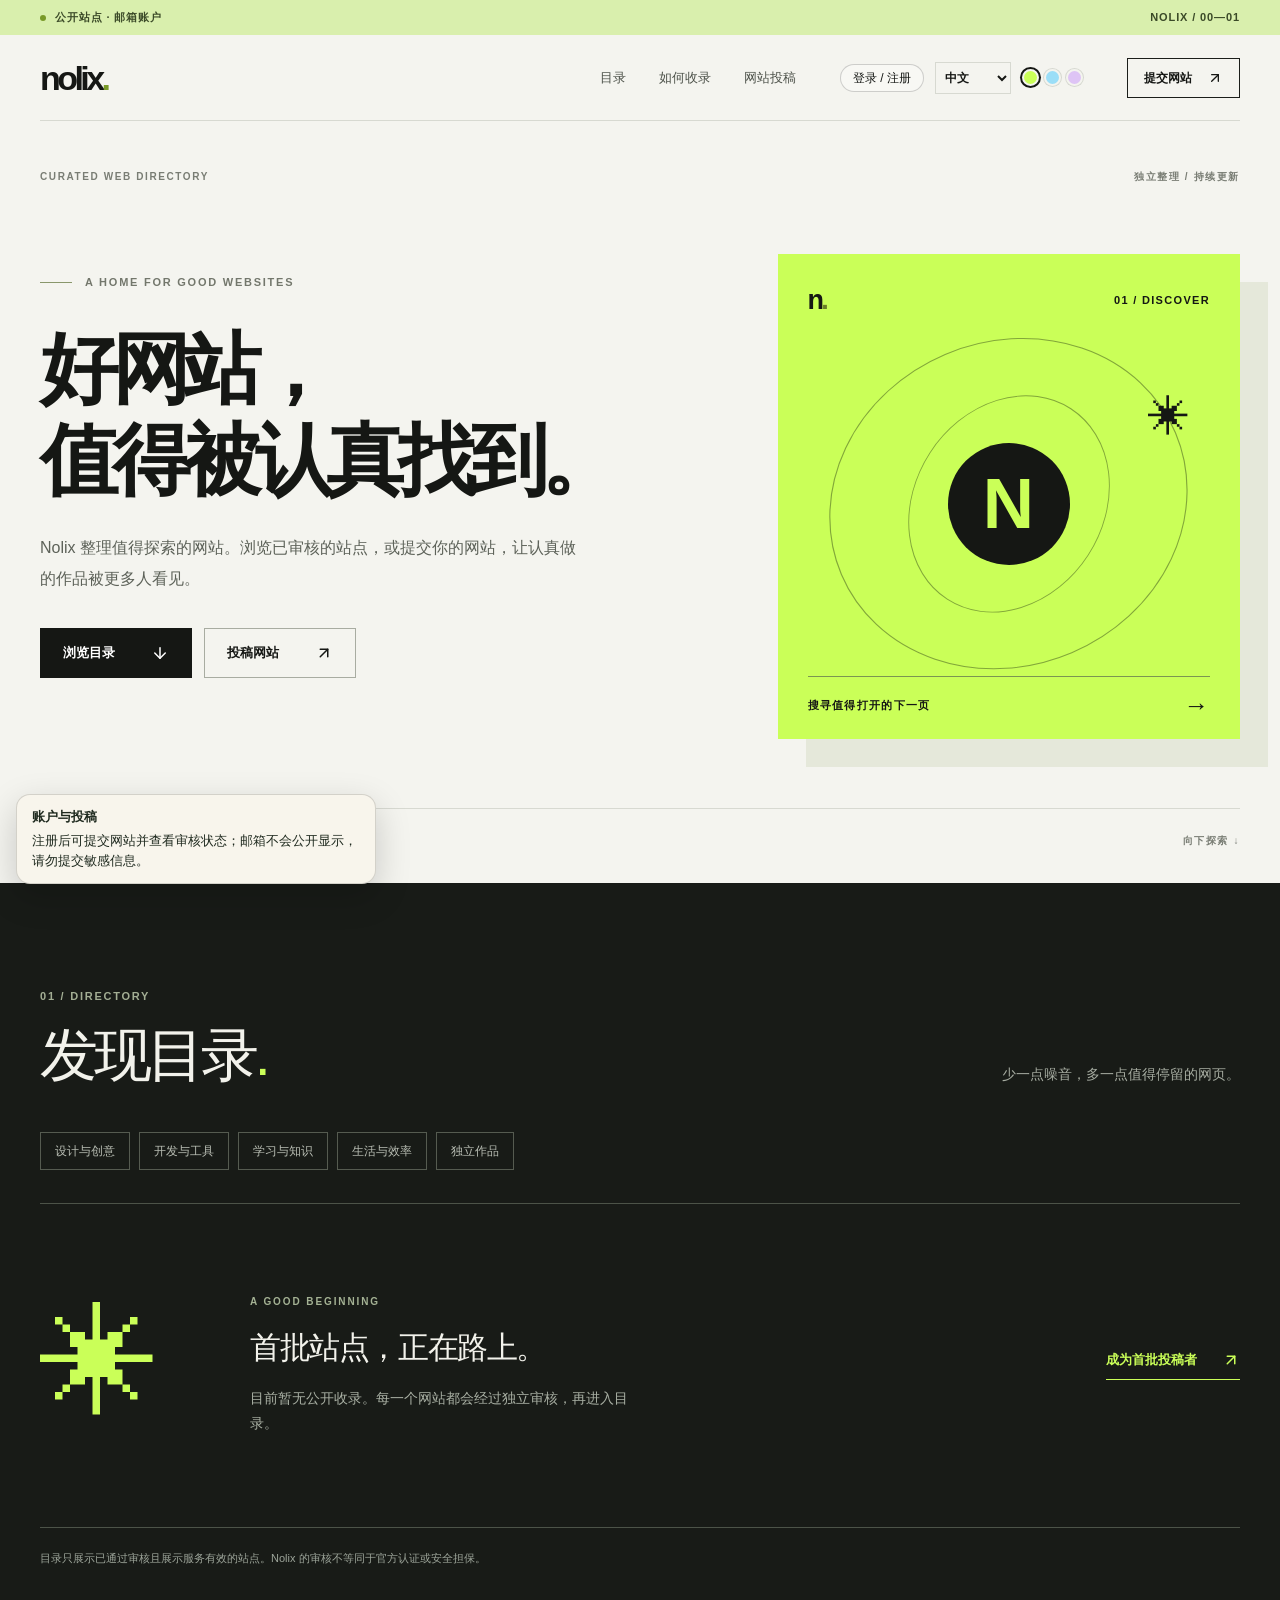
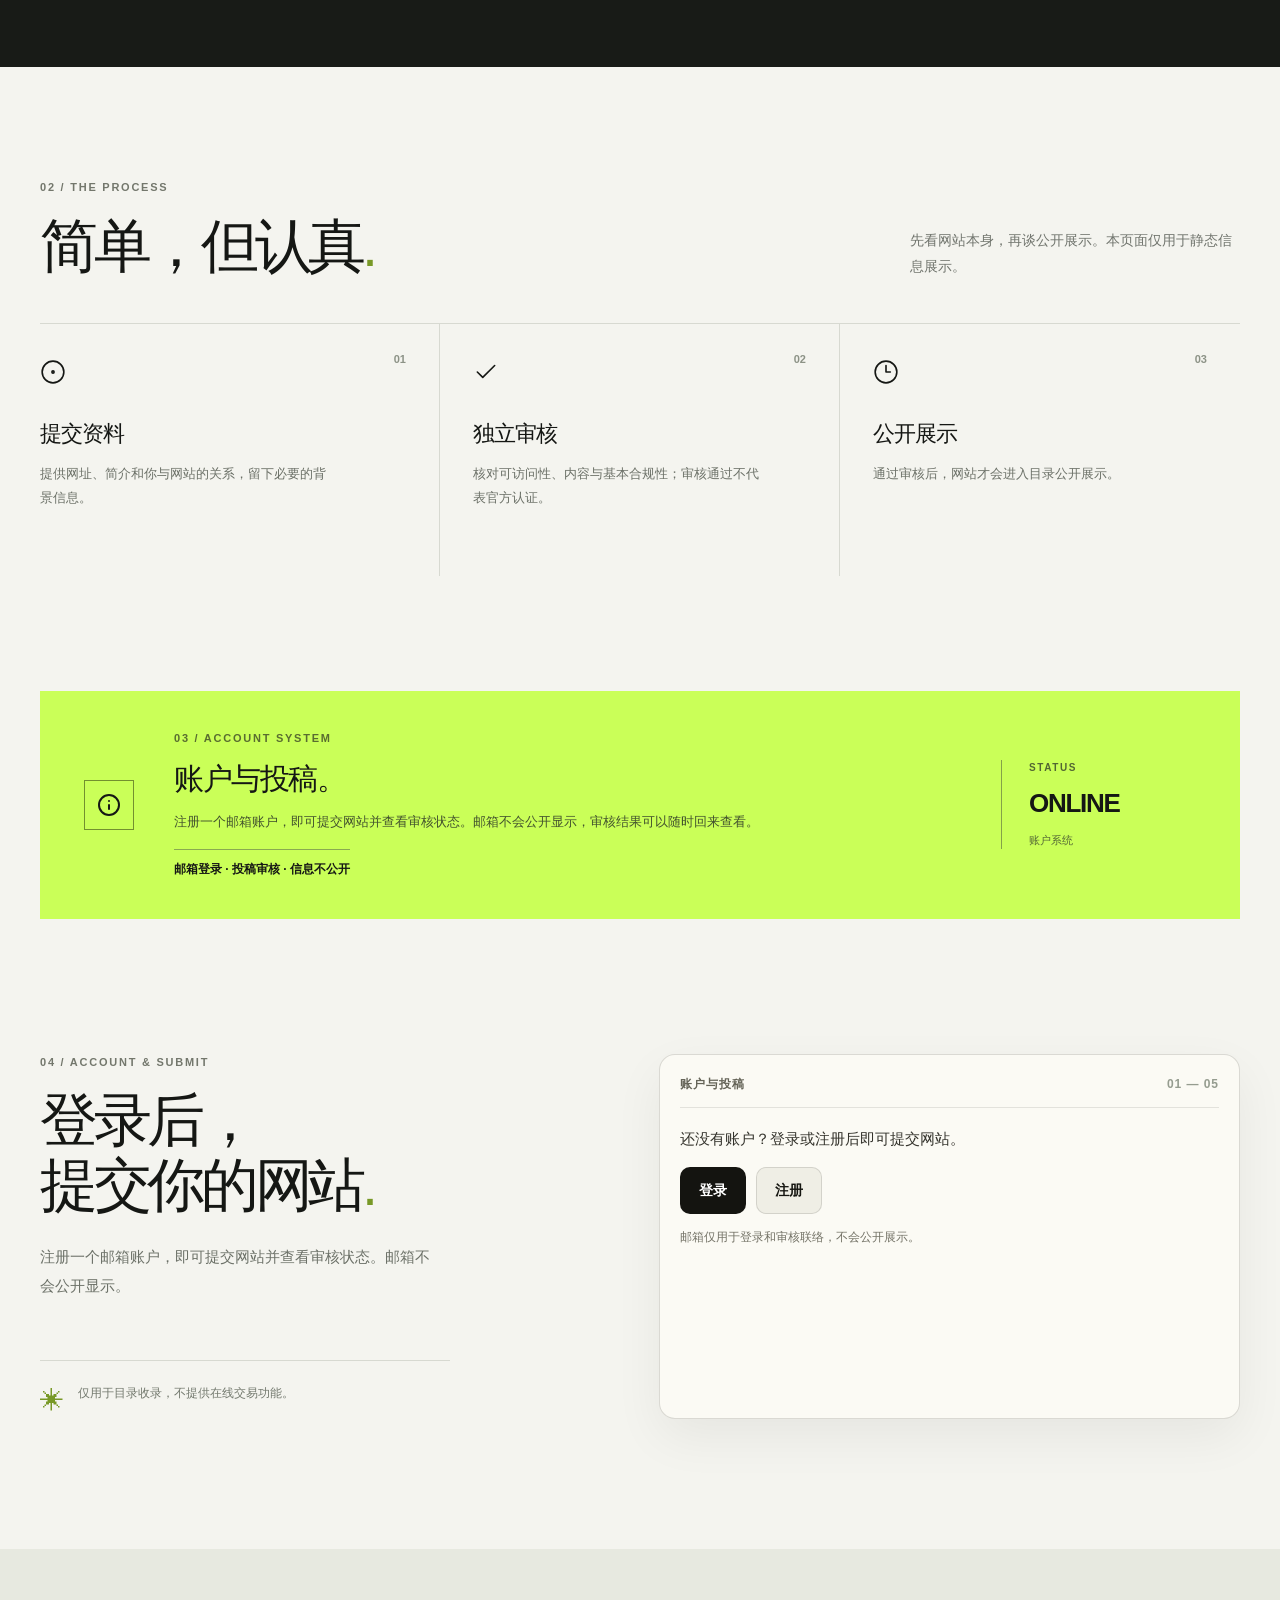
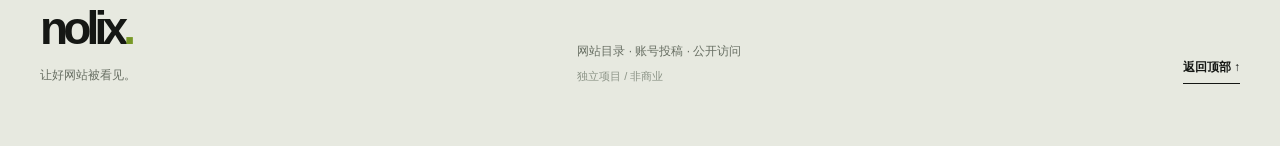
==== index.html @ 6f187c30 "Add files via upload" ====
<!DOCTYPE html><html lang="zh-CN"><head><meta charSet="utf-8"/><meta name="viewport" content="width=device-width, initial-scale=1"/><style>/*! tailwindcss v4.2.1 | MIT License | https://tailwindcss.com */
@layer properties{@supports (((-webkit-hyphens:none)) and (not (margin-trim:inline))) or ((-moz-orient:inline) and (not (color:rgb(from red r g b)))){*,:before,:after{--tw-translate-x:0;--tw-translate-y:0;--tw-translate-z:0;--tw-rotate-x:initial;--tw-rotate-y:initial;--tw-rotate-z:initial;--tw-skew-x:initial;--tw-skew-y:initial;--tw-scroll-snap-strictness:proximity;--tw-space-x-reverse:0;--tw-border-style:solid;--tw-leading:initial;--tw-font-weight:initial;--tw-tracking:initial;--tw-ordinal:initial;--tw-slashed-zero:initial;--tw-numeric-figure:initial;--tw-numeric-spacing:initial;--tw-numeric-fraction:initial;--tw-shadow:0 0 #0000;--tw-shadow-color:initial;--tw-shadow-alpha:100%;--tw-inset-shadow:0 0 #0000;--tw-inset-shadow-color:initial;--tw-inset-shadow-alpha:100%;--tw-ring-color:initial;--tw-ring-shadow:0 0 #0000;--tw-inset-ring-color:initial;--tw-inset-ring-shadow:0 0 #0000;--tw-ring-inset:initial;--tw-ring-offset-width:0px;--tw-ring-offset-color:#fff;--tw-ring-offset-shadow:0 0 #0000;--tw-outline-style:solid;--tw-duration:initial;--tw-ease:initial;--tw-content:"";--tw-scale-x:1;--tw-scale-y:1;--tw-scale-z:1}::backdrop{--tw-translate-x:0;--tw-translate-y:0;--tw-translate-z:0;--tw-rotate-x:initial;--tw-rotate-y:initial;--tw-rotate-z:initial;--tw-skew-x:initial;--tw-skew-y:initial;--tw-scroll-snap-strictness:proximity;--tw-space-x-reverse:0;--tw-border-style:solid;--tw-leading:initial;--tw-font-weight:initial;--tw-tracking:initial;--tw-ordinal:initial;--tw-slashed-zero:initial;--tw-numeric-figure:initial;--tw-numeric-spacing:initial;--tw-numeric-fraction:initial;--tw-shadow:0 0 #0000;--tw-shadow-color:initial;--tw-shadow-alpha:100%;--tw-inset-shadow:0 0 #0000;--tw-inset-shadow-color:initial;--tw-inset-shadow-alpha:100%;--tw-ring-color:initial;--tw-ring-shadow:0 0 #0000;--tw-inset-ring-color:initial;--tw-inset-ring-shadow:0 0 #0000;--tw-ring-inset:initial;--tw-ring-offset-width:0px;--tw-ring-offset-color:#fff;--tw-ring-offset-shadow:0 0 #0000;--tw-outline-style:solid;--tw-duration:initial;--tw-ease:initial;--tw-content:"";--tw-scale-x:1;--tw-scale-y:1;--tw-scale-z:1}}}@layer theme{:root,:host{--font-sans:ui-sans-serif, system-ui, sans-serif, "Apple Color Emoji", "Segoe UI Emoji", "Segoe UI Symbol", "Noto Color Emoji";--font-mono:ui-monospace, SFMono-Regular, Menlo, Monaco, Consolas, "Liberation Mono", "Courier New", monospace;--color-black:#000;--color-white:#fff;--spacing:.25rem;--container-xs:20rem;--container-sm:24rem;--container-lg:32rem;--text-xs:.75rem;--text-xs--line-height:calc(1 / .75);--text-sm:.875rem;--text-sm--line-height:calc(1.25 / .875);--text-base:1rem;--text-base--line-height:calc(1.5 / 1);--text-lg:1.125rem;--text-lg--line-height:calc(1.75 / 1.125);--font-weight-normal:400;--font-weight-medium:500;--font-weight-semibold:600;--tracking-tight:-.025em;--tracking-widest:.1em;--leading-tight:1.25;--leading-snug:1.375;--leading-normal:1.5;--leading-relaxed:1.625;--radius-xs:.125rem;--radius-sm:.25rem;--radius-md:.375rem;--radius-lg:.5rem;--radius-xl:.75rem;--ease-in-out:cubic-bezier(.4, 0, .2, 1);--animate-spin:spin 1s linear infinite;--animate-pulse:pulse 2s cubic-bezier(.4, 0, .6, 1) infinite;--aspect-video:16 / 9;--default-transition-duration:.15s;--default-transition-timing-function:cubic-bezier(.4, 0, .2, 1);--default-font-family:var(--font-sans);--default-mono-font-family:var(--font-mono)}}@layer base{*,:after,:before{box-sizing:border-box;border:0 solid;margin:0;padding:0}::backdrop{box-sizing:border-box;border:0 solid;margin:0;padding:0}::file-selector-button{box-sizing:border-box;border:0 solid;margin:0;padding:0}html,:host{-webkit-text-size-adjust:100%;tab-size:4;line-height:1.5;font-family:var(--default-font-family,ui-sans-serif, system-ui, sans-serif, "Apple Color Emoji", "Segoe UI Emoji", "Segoe UI Symbol", "Noto Color Emoji");font-feature-settings:var(--default-font-feature-settings,normal);font-variation-settings:var(--default-font-variation-settings,normal);-webkit-tap-highlight-color:transparent}hr{height:0;color:inherit;border-top-width:1px}abbr:where([title]){-webkit-text-decoration:underline dotted;text-decoration:underline dotted}h1,h2,h3,h4,h5,h6{font-size:inherit;font-weight:inherit}a{color:inherit;-webkit-text-decoration:inherit;-webkit-text-decoration:inherit;-webkit-text-decoration:inherit;-webkit-text-decoration:inherit;text-decoration:inherit}b,strong{font-weight:bolder}code,kbd,samp,pre{font-family:var(--default-mono-font-family,ui-monospace, SFMono-Regular, Menlo, Monaco, Consolas, "Liberation Mono", "Courier New", monospace);font-feature-settings:var(--default-mono-font-feature-settings,normal);font-variation-settings:var(--default-mono-font-variation-settings,normal);font-size:1em}small{font-size:80%}sub,sup{vertical-align:baseline;font-size:75%;line-height:0;position:relative}sub{bottom:-.25em}sup{top:-.5em}table{text-indent:0;border-color:inherit;border-collapse:collapse}:-moz-focusring{outline:auto}progress{vertical-align:baseline}summary{display:list-item}ol,ul,menu{list-style:none}img,svg,video,canvas,audio,iframe,embed,object{vertical-align:middle;display:block}img,video{max-width:100%;height:auto}button,input,select,optgroup,textarea{font:inherit;font-feature-settings:inherit;font-variation-settings:inherit;letter-spacing:inherit;color:inherit;opacity:1;background-color:#0000;border-radius:0}::file-selector-button{font:inherit;font-feature-settings:inherit;font-variation-settings:inherit;letter-spacing:inherit;color:inherit;opacity:1;background-color:#0000;border-radius:0}:where(select:is([multiple],[size])) optgroup{font-weight:bolder}:where(select:is([multiple],[size])) optgroup option{padding-inline-start:20px}::file-selector-button{margin-inline-end:4px}::placeholder{opacity:1}@supports (not ((-webkit-appearance:-apple-pay-button))) or (contain-intrinsic-size:1px){::placeholder{color:currentColor}@supports (color:color-mix(in lab, red, red)){::placeholder{color:color-mix(in oklab, currentcolor 50%, transparent)}}}textarea{resize:vertical}::-webkit-search-decoration{-webkit-appearance:none}::-webkit-date-and-time-value{min-height:1lh;text-align:inherit}::-webkit-datetime-edit{display:inline-flex}::-webkit-datetime-edit-fields-wrapper{padding:0}::-webkit-datetime-edit{padding-block:0}::-webkit-datetime-edit-year-field{padding-block:0}::-webkit-datetime-edit-month-field{padding-block:0}::-webkit-datetime-edit-day-field{padding-block:0}::-webkit-datetime-edit-hour-field{padding-block:0}::-webkit-datetime-edit-minute-field{padding-block:0}::-webkit-datetime-edit-second-field{padding-block:0}::-webkit-datetime-edit-millisecond-field{padding-block:0}::-webkit-datetime-edit-meridiem-field{padding-block:0}::-webkit-calendar-picker-indicator{line-height:1}:-moz-ui-invalid{box-shadow:none}button,input:where([type=button],[type=reset],[type=submit]){-webkit-appearance:button;appearance:button}::file-selector-button{-webkit-appearance:button;appearance:button}::-webkit-inner-spin-button{height:auto}::-webkit-outer-spin-button{height:auto}[hidden]:where(:not([hidden=until-found])){display:none!important}}@layer components;@layer utilities{.\@container\/card-header{container:card-header/inline-size}.\@container\/field-group{container:field-group/inline-size}.pointer-events-none{pointer-events:none}.invisible{visibility:hidden}.visible{visibility:visible}.sr-only{clip-path:inset(50%);white-space:nowrap;border-width:0;width:1px;height:1px;margin:-1px;padding:0;position:absolute;overflow:hidden}.absolute{position:absolute}.fixed{position:fixed}.relative{position:relative}.inset-0{inset:calc(var(--spacing) * 0)}.inset-x-0{inset-inline:calc(var(--spacing) * 0)}.inset-y-0{inset-block:calc(var(--spacing) * 0)}.inset-s-1\/2{inset-inline-start:50%}.start{inset-inline-start:var(--spacing)}.end{inset-inline-end:var(--spacing)}.-top-12{top:calc(var(--spacing) * -12)}.top-0{top:calc(var(--spacing) * 0)}.top-1\.5{top:calc(var(--spacing) * 1.5)}.top-1\/2{top:50%}.top-3\.5{top:calc(var(--spacing) * 3.5)}.top-4{top:calc(var(--spacing) * 4)}.top-\[1px\]{top:1px}.top-\[50\%\]{top:50%}.top-\[60\%\]{top:60%}.top-full{top:100%}.-right-12{right:calc(var(--spacing) * -12)}.right-0{right:calc(var(--spacing) * 0)}.right-1{right:calc(var(--spacing) * 1)}.right-2{right:calc(var(--spacing) * 2)}.right-3{right:calc(var(--spacing) * 3)}.right-3\.5{right:calc(var(--spacing) * 3.5)}.right-4{right:calc(var(--spacing) * 4)}.-bottom-12{bottom:calc(var(--spacing) * -12)}.bottom-0{bottom:calc(var(--spacing) * 0)}.-left-12{left:calc(var(--spacing) * -12)}.left-0{left:calc(var(--spacing) * 0)}.left-1\/2{left:50%}.left-2{left:calc(var(--spacing) * 2)}.left-3{left:calc(var(--spacing) * 3)}.left-\[50\%\]{left:50%}.isolate{isolation:isolate}.z-10{z-index:10}.z-20{z-index:20}.z-50{z-index:50}.z-\[1\]{z-index:1}.order-first{order:-9999}.order-last{order:9999}.col-start-2{grid-column-start:2}.row-span-2{grid-row:span 2/span 2}.row-start-1{grid-row-start:1}.m-0\!{margin:calc(var(--spacing) * 0)!important}.-mx-1{margin-inline:calc(var(--spacing) * -1)}.mx-2{margin-inline:calc(var(--spacing) * 2)}.mx-3\.5{margin-inline:calc(var(--spacing) * 3.5)}.mx-auto{margin-inline:auto}.-my-2{margin-block:calc(var(--spacing) * -2)}.my-0{margin-block:calc(var(--spacing) * 0)}.my-0\.5{margin-block:calc(var(--spacing) * .5)}.my-1{margin-block:calc(var(--spacing) * 1)}.-mt-4{margin-top:calc(var(--spacing) * -4)}.mt-0\.5{margin-top:calc(var(--spacing) * .5)}.mt-1\.5{margin-top:calc(var(--spacing) * 1.5)}.mt-2{margin-top:calc(var(--spacing) * 2)}.mt-4{margin-top:calc(var(--spacing) * 4)}.mt-auto{margin-top:auto}.mb-2{margin-bottom:calc(var(--spacing) * 2)}.mb-3{margin-bottom:calc(var(--spacing) * 3)}.-ml-1{margin-left:calc(var(--spacing) * -1)}.-ml-4{margin-left:calc(var(--spacing) * -4)}.ml-1{margin-left:calc(var(--spacing) * 1)}.ml-4{margin-left:calc(var(--spacing) * 4)}.ml-auto{margin-left:auto}.line-clamp-1{-webkit-line-clamp:1;-webkit-box-orient:vertical;display:-webkit-box;overflow:hidden}.line-clamp-2{-webkit-line-clamp:2;-webkit-box-orient:vertical;display:-webkit-box;overflow:hidden}.block{display:block}.flex{display:flex}.grid{display:grid}.hidden{display:none}.inline-flex{display:inline-flex}.table{display:table}.table-caption{display:table-caption}.table-cell{display:table-cell}.table-row{display:table-row}.field-sizing-content{field-sizing:content}.aspect-square{aspect-ratio:1}.aspect-video{aspect-ratio:var(--aspect-video)}.size-\(--cell-size\){width:var(--cell-size);height:var(--cell-size)}.size-2{width:calc(var(--spacing) * 2);height:calc(var(--spacing) * 2)}.size-2\.5{width:calc(var(--spacing) * 2.5);height:calc(var(--spacing) * 2.5)}.size-3{width:calc(var(--spacing) * 3);height:calc(var(--spacing) * 3)}.size-3\.5{width:calc(var(--spacing) * 3.5);height:calc(var(--spacing) * 3.5)}.size-4{width:calc(var(--spacing) * 4);height:calc(var(--spacing) * 4)}.size-6{width:calc(var(--spacing) * 6);height:calc(var(--spacing) * 6)}.size-7{width:calc(var(--spacing) * 7);height:calc(var(--spacing) * 7)}.size-8{width:calc(var(--spacing) * 8);height:calc(var(--spacing) * 8)}.size-9{width:calc(var(--spacing) * 9);height:calc(var(--spacing) * 9)}.size-10{width:calc(var(--spacing) * 10);height:calc(var(--spacing) * 10)}.size-16{width:calc(var(--spacing) * 16);height:calc(var(--spacing) * 16)}.size-auto{width:auto;height:auto}.size-full{width:100%;height:100%}.h-\(--cell-size\){height:var(--cell-size)}.h-1\.5{height:calc(var(--spacing) * 1.5)}.h-2{height:calc(var(--spacing) * 2)}.h-2\.5{height:calc(var(--spacing) * 2.5)}.h-4{height:calc(var(--spacing) * 4)}.h-5{height:calc(var(--spacing) * 5)}.h-6{height:calc(var(--spacing) * 6)}.h-7{height:calc(var(--spacing) * 7)}.h-8{height:calc(var(--spacing) * 8)}.h-9{height:calc(var(--spacing) * 9)}.h-10{height:calc(var(--spacing) * 10)}.h-12{height:calc(var(--spacing) * 12)}.h-\[calc\(--spacing\(5\.5\)\)\]{height:calc(calc(var(--spacing) * 5.5))}.h-\[calc\(100\%-1px\)\]{height:calc(100% - 1px)}.h-\[var\(--radix-navigation-menu-viewport-height\)\]{height:var(--radix-navigation-menu-viewport-height)}.h-\[var\(--radix-select-trigger-height\)\]{height:var(--radix-select-trigger-height)}.h-auto{height:auto}.h-full{height:100%}.h-max{height:max-content}.h-px{height:1px}.h-svh{height:100svh}.max-h-\(--radix-context-menu-content-available-height\){max-height:var(--radix-context-menu-content-available-height)}.max-h-\(--radix-dropdown-menu-content-available-height\){max-height:var(--radix-dropdown-menu-content-available-height)}.max-h-\(--radix-select-content-available-height\){max-height:var(--radix-select-content-available-height)}.max-h-96{max-height:calc(var(--spacing) * 96)}.max-h-\[300px\]{max-height:300px}.max-h-\[min\(calc\(--spacing\(96\)---spacing\(9\)\)\,calc\(var\(--available-height\)---spacing\(9\)\)\)\]{max-height:min(calc(calc(var(--spacing) * 96) - calc(var(--spacing) * 9)), calc(var(--available-height) - calc(var(--spacing) * 9)))}.min-h-0{min-height:calc(var(--spacing) * 0)}.min-h-4{min-height:calc(var(--spacing) * 4)}.min-h-9{min-height:calc(var(--spacing) * 9)}.min-h-16{min-height:calc(var(--spacing) * 16)}.min-h-full{min-height:100%}.min-h-svh{min-height:100svh}.w-\(--anchor-width\){width:var(--anchor-width)}.w-\(--cell-size\){width:var(--cell-size)}.w-\(--sidebar-width\){width:var(--sidebar-width)}.w-0{width:calc(var(--spacing) * 0)}.w-1{width:calc(var(--spacing) * 1)}.w-2{width:calc(var(--spacing) * 2)}.w-2\.5{width:calc(var(--spacing) * 2.5)}.w-3{width:calc(var(--spacing) * 3)}.w-3\/4{width:75%}.w-4{width:calc(var(--spacing) * 4)}.w-5{width:calc(var(--spacing) * 5)}.w-9{width:calc(var(--spacing) * 9)}.w-10{width:calc(var(--spacing) * 10)}.w-24{width:calc(var(--spacing) * 24)}.w-64{width:calc(var(--spacing) * 64)}.w-72{width:calc(var(--spacing) * 72)}.w-\[100px\]{width:100px}.w-auto{width:auto}.w-fit{width:fit-content}.w-full{width:100%}.w-max{width:max-content}.w-px{width:1px}.max-w-\(--available-width\){max-width:var(--available-width)}.max-w-\(--skeleton-width\){max-width:var(--skeleton-width)}.max-w-\[80\%\]{max-width:80%}.max-w-\[calc\(100\%-2rem\)\]{max-width:calc(100% - 2rem)}.max-w-full{max-width:100%}.max-w-max{max-width:max-content}.max-w-sm{max-width:var(--container-sm)}.min-w-\(--cell-size\){min-width:var(--cell-size)}.min-w-0{min-width:calc(var(--spacing) * 0)}.min-w-5{min-width:calc(var(--spacing) * 5)}.min-w-8{min-width:calc(var(--spacing) * 8)}.min-w-9{min-width:calc(var(--spacing) * 9)}.min-w-10{min-width:calc(var(--spacing) * 10)}.min-w-16{min-width:calc(var(--spacing) * 16)}.min-w-40{min-width:calc(var(--spacing) * 40)}.min-w-\[8rem\]{min-width:8rem}.min-w-\[12rem\]{min-width:12rem}.min-w-\[calc\(var\(--anchor-width\)\+--spacing\(7\)\)\]{min-width:calc(var(--anchor-width) + calc(var(--spacing) * 7))}.min-w-\[var\(--radix-select-trigger-width\)\]{min-width:var(--radix-select-trigger-width)}.flex-1{flex:1}.shrink-0{flex-shrink:0}.grow{flex-grow:1}.grow-0{flex-grow:0}.basis-full{flex-basis:100%}.caption-bottom{caption-side:bottom}.border-collapse{border-collapse:collapse}.origin-\(--radix-context-menu-content-transform-origin\){transform-origin:var(--radix-context-menu-content-transform-origin)}.origin-\(--radix-dropdown-menu-content-transform-origin\){transform-origin:var(--radix-dropdown-menu-content-transform-origin)}.origin-\(--radix-hover-card-content-transform-origin\){transform-origin:var(--radix-hover-card-content-transform-origin)}.origin-\(--radix-menubar-content-transform-origin\){transform-origin:var(--radix-menubar-content-transform-origin)}.origin-\(--radix-popover-content-transform-origin\){transform-origin:var(--radix-popover-content-transform-origin)}.origin-\(--radix-select-content-transform-origin\){transform-origin:var(--radix-select-content-transform-origin)}.origin-\(--radix-tooltip-content-transform-origin\){transform-origin:var(--radix-tooltip-content-transform-origin)}.origin-\(--transform-origin\){transform-origin:var(--transform-origin)}.-translate-x-1\/2{--tw-translate-x:calc(calc(1 / 2 * 100%) * -1);translate:var(--tw-translate-x) var(--tw-translate-y)}.-translate-x-px{--tw-translate-x:-1px;translate:var(--tw-translate-x) var(--tw-translate-y)}.translate-x-\[-50\%\]{--tw-translate-x:-50%;translate:var(--tw-translate-x) var(--tw-translate-y)}.translate-x-px{--tw-translate-x:1px;translate:var(--tw-translate-x) var(--tw-translate-y)}.-translate-y-1\/2{--tw-translate-y:calc(calc(1 / 2 * 100%) * -1);translate:var(--tw-translate-x) var(--tw-translate-y)}.-translate-y-3\/4{--tw-translate-y:calc(calc(3 / 4 * 100%) * -1);translate:var(--tw-translate-x) var(--tw-translate-y)}.translate-y-0\.5{--tw-translate-y:calc(var(--spacing) * .5);translate:var(--tw-translate-x) var(--tw-translate-y)}.translate-y-3\/4{--tw-translate-y:calc(3 / 4 * 100%);translate:var(--tw-translate-x) var(--tw-translate-y)}.translate-y-\[-50\%\]{--tw-translate-y:-50%;translate:var(--tw-translate-x) var(--tw-translate-y)}.translate-y-\[calc\(-50\%_-_2px\)\]{--tw-translate-y:calc(-50% - 2px);translate:var(--tw-translate-x) var(--tw-translate-y)}.rotate-45{rotate:45deg}.rotate-90{rotate:90deg}.transform{transform:var(--tw-rotate-x,) var(--tw-rotate-y,) var(--tw-rotate-z,) var(--tw-skew-x,) var(--tw-skew-y,)}.animate-pulse{animation:var(--animate-pulse)}.animate-spin{animation:var(--animate-spin)}.cursor-default{cursor:default}.cursor-text{cursor:text}.touch-none{touch-action:none}.resize-none{resize:none}.snap-x{scroll-snap-type:x var(--tw-scroll-snap-strictness)}.snap-mandatory{--tw-scroll-snap-strictness:mandatory}.scroll-my-1{scroll-margin-block:calc(var(--spacing) * 1)}.scroll-px-1{scroll-padding-inline:calc(var(--spacing) * 1)}.scroll-py-1{scroll-padding-block:calc(var(--spacing) * 1)}.list-disc{list-style-type:disc}.list-none{list-style-type:none}.appearance-none{-webkit-appearance:none;appearance:none}.auto-rows-min{grid-auto-rows:min-content}.grid-cols-\[0_1fr\]{grid-template-columns:0 1fr}.grid-rows-\[auto_1fr\]{grid-template-rows:auto 1fr}.grid-rows-\[auto_auto\]{grid-template-rows:auto auto}.flex-col{flex-direction:column}.flex-col-reverse{flex-direction:column-reverse}.flex-row{flex-direction:row}.flex-wrap{flex-wrap:wrap}.place-content-center{place-content:center}.place-items-center{place-items:center}.items-center{align-items:center}.items-end{align-items:flex-end}.items-start{align-items:flex-start}.items-stretch{align-items:stretch}.justify-between{justify-content:space-between}.justify-center{justify-content:center}.justify-start{justify-content:flex-start}.justify-items-start{justify-items:start}.gap-0\.5{gap:calc(var(--spacing) * .5)}.gap-1{gap:calc(var(--spacing) * 1)}.gap-1\.5{gap:calc(var(--spacing) * 1.5)}.gap-2{gap:calc(var(--spacing) * 2)}.gap-2\.5{gap:calc(var(--spacing) * 2.5)}.gap-3{gap:calc(var(--spacing) * 3)}.gap-4{gap:calc(var(--spacing) * 4)}.gap-6{gap:calc(var(--spacing) * 6)}.gap-7{gap:calc(var(--spacing) * 7)}.gap-8{gap:calc(var(--spacing) * 8)}.gap-\[--spacing\(var\(--gap\)\)\]{gap:calc(var(--spacing) * var(--gap))}:where(.-space-x-2>:not(:last-child)){--tw-space-x-reverse:0;margin-inline-start:calc(calc(var(--spacing) * -2) * var(--tw-space-x-reverse));margin-inline-end:calc(calc(var(--spacing) * -2) * calc(1 - var(--tw-space-x-reverse)))}.gap-y-0\.5{row-gap:calc(var(--spacing) * .5)}.self-end{align-self:flex-end}.self-start{align-self:flex-start}.self-stretch{align-self:stretch}.justify-self-end{justify-self:flex-end}.truncate{text-overflow:ellipsis;white-space:nowrap;overflow:hidden}.overflow-auto{overflow:auto}.overflow-hidden{overflow:hidden}.overflow-x-auto{overflow-x:auto}.overflow-x-hidden{overflow-x:hidden}.overflow-y-auto{overflow-y:auto}.overscroll-contain{overscroll-behavior:contain}.overscroll-x-contain{overscroll-behavior-x:contain}.rounded-\[2px\]{border-radius:2px}.rounded-\[4px\]{border-radius:4px}.rounded-\[calc\(var\(--radius\)-5px\)\]{border-radius:calc(var(--radius) - 5px)}.rounded-\[inherit\]{border-radius:inherit}.rounded-full{border-radius:3.40282e38px}.rounded-lg{border-radius:var(--radius-lg)}.rounded-md{border-radius:var(--radius-md)}.rounded-none{border-radius:0}.rounded-sm{border-radius:var(--radius-sm)}.rounded-xl{border-radius:var(--radius-xl)}.rounded-xs{border-radius:var(--radius-xs)}.rounded-l-md{border-top-left-radius:var(--radius-md);border-bottom-left-radius:var(--radius-md)}.rounded-tl-sm{border-top-left-radius:var(--radius-sm)}.rounded-r-md{border-top-right-radius:var(--radius-md);border-bottom-right-radius:var(--radius-md)}.border{border-style:var(--tw-border-style);border-width:1px}.border-0{border-style:var(--tw-border-style);border-width:0}.border-\[1\.5px\]{border-style:var(--tw-border-style);border-width:1.5px}.border-y{border-block-style:var(--tw-border-style);border-block-width:1px}.border-t{border-top-style:var(--tw-border-style);border-top-width:1px}.border-r{border-right-style:var(--tw-border-style);border-right-width:1px}.border-b{border-bottom-style:var(--tw-border-style);border-bottom-width:1px}.border-l{border-left-style:var(--tw-border-style);border-left-width:1px}.border-dashed{--tw-border-style:dashed;border-style:dashed}.border-none{--tw-border-style:none;border-style:none}.border-\(--color-border\){border-color:var(--color-border)}.border-transparent{border-color:#0000}.border-t-transparent{border-top-color:#0000}.border-l-transparent{border-left-color:#0000}.bg-\(--color-bg\){background-color:var(--color-bg)}.bg-\[Canvas\]{background-color:canvas}.bg-black\/50{background-color:#00000080}@supports (color:color-mix(in lab, red, red)){.bg-black\/50{background-color:color-mix(in oklab, var(--color-black) 50%, transparent)}}.bg-transparent{background-color:#0000}.bg-white{background-color:var(--color-white)}.bg-clip-padding{background-clip:padding-box}.fill-current{fill:currentColor}.p-0{padding:calc(var(--spacing) * 0)}.p-1{padding:calc(var(--spacing) * 1)}.p-2{padding:calc(var(--spacing) * 2)}.p-3{padding:calc(var(--spacing) * 3)}.p-4{padding:calc(var(--spacing) * 4)}.p-6{padding:calc(var(--spacing) * 6)}.p-\[3px\]{padding:3px}.p-px{padding:1px}.px-\(--cell-size\){padding-inline:var(--cell-size)}.px-1{padding-inline:calc(var(--spacing) * 1)}.px-1\.5{padding-inline:calc(var(--spacing) * 1.5)}.px-2{padding-inline:calc(var(--spacing) * 2)}.px-2\.5{padding-inline:calc(var(--spacing) * 2.5)}.px-3{padding-inline:calc(var(--spacing) * 3)}.px-4{padding-inline:calc(var(--spacing) * 4)}.px-6{padding-inline:calc(var(--spacing) * 6)}.py-0\.5{padding-block:calc(var(--spacing) * .5)}.py-1{padding-block:calc(var(--spacing) * 1)}.py-1\.5{padding-block:calc(var(--spacing) * 1.5)}.py-2{padding-block:calc(var(--spacing) * 2)}.py-3{padding-block:calc(var(--spacing) * 3)}.py-4{padding-block:calc(var(--spacing) * 4)}.py-6{padding-block:calc(var(--spacing) * 6)}.pt-0{padding-top:calc(var(--spacing) * 0)}.pt-3{padding-top:calc(var(--spacing) * 3)}.pt-4{padding-top:calc(var(--spacing) * 4)}.pr-1{padding-right:calc(var(--spacing) * 1)}.pr-2{padding-right:calc(var(--spacing) * 2)}.pr-2\.5{padding-right:calc(var(--spacing) * 2.5)}.pr-3{padding-right:calc(var(--spacing) * 3)}.pr-8{padding-right:calc(var(--spacing) * 8)}.pr-9{padding-right:calc(var(--spacing) * 9)}.pb-2{padding-bottom:calc(var(--spacing) * 2)}.pb-3{padding-bottom:calc(var(--spacing) * 3)}.pb-4{padding-bottom:calc(var(--spacing) * 4)}.pl-2{padding-left:calc(var(--spacing) * 2)}.pl-3{padding-left:calc(var(--spacing) * 3)}.pl-4{padding-left:calc(var(--spacing) * 4)}.pl-8{padding-left:calc(var(--spacing) * 8)}.text-center{text-align:center}.text-left{text-align:left}.align-middle{vertical-align:middle}.font-mono{font-family:var(--font-mono)}.font-sans{font-family:var(--font-sans)}.text-base{font-size:var(--text-base);line-height:var(--tw-leading,var(--text-base--line-height))}.text-lg{font-size:var(--text-lg);line-height:var(--tw-leading,var(--text-lg--line-height))}.text-sm{font-size:var(--text-sm);line-height:var(--tw-leading,var(--text-sm--line-height))}.text-sm\/relaxed{font-size:var(--text-sm);line-height:var(--leading-relaxed)}.text-xs{font-size:var(--text-xs);line-height:var(--tw-leading,var(--text-xs--line-height))}.text-\[0\.8rem\]{font-size:.8rem}.leading-none{--tw-leading:1;line-height:1}.leading-normal{--tw-leading:var(--leading-normal);line-height:var(--leading-normal)}.leading-relaxed{--tw-leading:var(--leading-relaxed);line-height:var(--leading-relaxed)}.leading-snug{--tw-leading:var(--leading-snug);line-height:var(--leading-snug)}.leading-tight{--tw-leading:var(--leading-tight);line-height:var(--leading-tight)}.font-medium{--tw-font-weight:var(--font-weight-medium);font-weight:var(--font-weight-medium)}.font-normal{--tw-font-weight:var(--font-weight-normal);font-weight:var(--font-weight-normal)}.font-semibold{--tw-font-weight:var(--font-weight-semibold);font-weight:var(--font-weight-semibold)}.tracking-tight{--tw-tracking:var(--tracking-tight);letter-spacing:var(--tracking-tight)}.tracking-widest{--tw-tracking:var(--tracking-widest);letter-spacing:var(--tracking-widest)}.text-balance{text-wrap:balance}.break-words,.wrap-break-word{overflow-wrap:break-word}.whitespace-normal{white-space:normal}.whitespace-nowrap{white-space:nowrap}.text-\[CanvasText\]{color:canvastext}.text-current{color:currentColor}.text-white{color:var(--color-white)}.tabular-nums{--tw-numeric-spacing:tabular-nums;font-variant-numeric:var(--tw-ordinal,) var(--tw-slashed-zero,) var(--tw-numeric-figure,) var(--tw-numeric-spacing,) var(--tw-numeric-fraction,)}.underline-offset-4{text-underline-offset:4px}.antialiased{-webkit-font-smoothing:antialiased;-moz-osx-font-smoothing:grayscale}.opacity-0{opacity:0}.opacity-50{opacity:.5}.opacity-60{opacity:.6}.opacity-70{opacity:.7}.shadow{--tw-shadow:0 1px 3px 0 var(--tw-shadow-color,#0000001a), 0 1px 2px -1px var(--tw-shadow-color,#0000001a);box-shadow:var(--tw-inset-shadow), var(--tw-inset-ring-shadow), var(--tw-ring-offset-shadow), var(--tw-ring-shadow), var(--tw-shadow)}.shadow-\[0_0_0_1px_var\(--sidebar-border\)\]{--tw-shadow:0 0 0 1px var(--tw-shadow-color,var(--sidebar-border));box-shadow:var(--tw-inset-shadow), var(--tw-inset-ring-shadow), var(--tw-ring-offset-shadow), var(--tw-ring-shadow), var(--tw-shadow)}.shadow-lg{--tw-shadow:0 10px 15px -3px var(--tw-shadow-color,#0000001a), 0 4px 6px -4px var(--tw-shadow-color,#0000001a);box-shadow:var(--tw-inset-shadow), var(--tw-inset-ring-shadow), var(--tw-ring-offset-shadow), var(--tw-ring-shadow), var(--tw-shadow)}.shadow-md{--tw-shadow:0 4px 6px -1px var(--tw-shadow-color,#0000001a), 0 2px 4px -2px var(--tw-shadow-color,#0000001a);box-shadow:var(--tw-inset-shadow), var(--tw-inset-ring-shadow), var(--tw-ring-offset-shadow), var(--tw-ring-shadow), var(--tw-shadow)}.shadow-none{--tw-shadow:0 0 #0000;box-shadow:var(--tw-inset-shadow), var(--tw-inset-ring-shadow), var(--tw-ring-offset-shadow), var(--tw-ring-shadow), var(--tw-shadow)}.shadow-sm{--tw-shadow:0 1px 3px 0 var(--tw-shadow-color,#0000001a), 0 1px 2px -1px var(--tw-shadow-color,#0000001a);box-shadow:var(--tw-inset-shadow), var(--tw-inset-ring-shadow), var(--tw-ring-offset-shadow), var(--tw-ring-shadow), var(--tw-shadow)}.shadow-xl{--tw-shadow:0 20px 25px -5px var(--tw-shadow-color,#0000001a), 0 8px 10px -6px var(--tw-shadow-color,#0000001a);box-shadow:var(--tw-inset-shadow), var(--tw-inset-ring-shadow), var(--tw-ring-offset-shadow), var(--tw-ring-shadow), var(--tw-shadow)}.shadow-xs{--tw-shadow:0 1px 2px 0 var(--tw-shadow-color,#0000000d);box-shadow:var(--tw-inset-shadow), var(--tw-inset-ring-shadow), var(--tw-ring-offset-shadow), var(--tw-ring-shadow), var(--tw-shadow)}.ring-0{--tw-ring-shadow:var(--tw-ring-inset,) 0 0 0 calc(0px + var(--tw-ring-offset-width)) var(--tw-ring-color,currentcolor);box-shadow:var(--tw-inset-shadow), var(--tw-inset-ring-shadow), var(--tw-ring-offset-shadow), var(--tw-ring-shadow), var(--tw-shadow)}.ring-1{--tw-ring-shadow:var(--tw-ring-inset,) 0 0 0 calc(1px + var(--tw-ring-offset-width)) var(--tw-ring-color,currentcolor);box-shadow:var(--tw-inset-shadow), var(--tw-inset-ring-shadow), var(--tw-ring-offset-shadow), var(--tw-ring-shadow), var(--tw-shadow)}.ring-2{--tw-ring-shadow:var(--tw-ring-inset,) 0 0 0 calc(2px + var(--tw-ring-offset-width)) var(--tw-ring-color,currentcolor);box-shadow:var(--tw-inset-shadow), var(--tw-inset-ring-shadow), var(--tw-ring-offset-shadow), var(--tw-ring-shadow), var(--tw-shadow)}.ring-3{--tw-ring-shadow:var(--tw-ring-inset,) 0 0 0 calc(3px + var(--tw-ring-offset-width)) var(--tw-ring-color,currentcolor);box-shadow:var(--tw-inset-shadow), var(--tw-inset-ring-shadow), var(--tw-ring-offset-shadow), var(--tw-ring-shadow), var(--tw-shadow)}.outline-hidden{--tw-outline-style:none;outline-style:none}@media (forced-colors:active){.outline-hidden{outline-offset:2px;outline:2px solid #0000}}.outline{outline-style:var(--tw-outline-style);outline-width:1px}.transition{transition-property:color,background-color,border-color,outline-color,text-decoration-color,fill,stroke,--tw-gradient-from,--tw-gradient-via,--tw-gradient-to,opacity,box-shadow,transform,translate,scale,rotate,filter,-webkit-backdrop-filter,backdrop-filter,display,content-visibility,overlay,pointer-events;transition-timing-function:var(--tw-ease,var(--default-transition-timing-function));transition-duration:var(--tw-duration,var(--default-transition-duration))}.transition-\[color\,box-shadow\]{transition-property:color,box-shadow;transition-timing-function:var(--tw-ease,var(--default-transition-timing-function));transition-duration:var(--tw-duration,var(--default-transition-duration))}.transition-\[left\,right\,width\]{transition-property:left,right,width;transition-timing-function:var(--tw-ease,var(--default-transition-timing-function));transition-duration:var(--tw-duration,var(--default-transition-duration))}.transition-\[margin\,opacity\]{transition-property:margin,opacity;transition-timing-function:var(--tw-ease,var(--default-transition-timing-function));transition-duration:var(--tw-duration,var(--default-transition-duration))}.transition-\[translate\,scale\,opacity\]{transition-property:translate,scale,opacity;transition-timing-function:var(--tw-ease,var(--default-transition-timing-function));transition-duration:var(--tw-duration,var(--default-transition-duration))}.transition-\[width\,height\,padding\]{transition-property:width,height,padding;transition-timing-function:var(--tw-ease,var(--default-transition-timing-function));transition-duration:var(--tw-duration,var(--default-transition-duration))}.transition-\[width\]{transition-property:width;transition-timing-function:var(--tw-ease,var(--default-transition-timing-function));transition-duration:var(--tw-duration,var(--default-transition-duration))}.transition-all{transition-property:all;transition-timing-function:var(--tw-ease,var(--default-transition-timing-function));transition-duration:var(--tw-duration,var(--default-transition-duration))}.transition-colors{transition-property:color,background-color,border-color,outline-color,text-decoration-color,fill,stroke,--tw-gradient-from,--tw-gradient-via,--tw-gradient-to;transition-timing-function:var(--tw-ease,var(--default-transition-timing-function));transition-duration:var(--tw-duration,var(--default-transition-duration))}.transition-opacity{transition-property:opacity;transition-timing-function:var(--tw-ease,var(--default-transition-timing-function));transition-duration:var(--tw-duration,var(--default-transition-duration))}.transition-shadow{transition-property:box-shadow;transition-timing-function:var(--tw-ease,var(--default-transition-timing-function));transition-duration:var(--tw-duration,var(--default-transition-duration))}.transition-transform{transition-property:transform,translate,scale,rotate;transition-timing-function:var(--tw-ease,var(--default-transition-timing-function));transition-duration:var(--tw-duration,var(--default-transition-duration))}.transition-none{transition-property:none}.duration-100{--tw-duration:.1s;transition-duration:.1s}.duration-200{--tw-duration:.2s;transition-duration:.2s}.duration-300{--tw-duration:.3s;transition-duration:.3s}.duration-1000{--tw-duration:1s;transition-duration:1s}.ease-in-out{--tw-ease:var(--ease-in-out);transition-timing-function:var(--ease-in-out)}.ease-linear{--tw-ease:linear;transition-timing-function:linear}.contain-content{contain:content}.outline-none{--tw-outline-style:none;outline-style:none}.select-none{-webkit-user-select:none;user-select:none}.\[--cell-size\:--spacing\(8\)\]{--cell-size:calc(var(--spacing) * 8)}.\[contain-intrinsic-size\:auto_10rem\]{contain-intrinsic-size:auto 10rem}.\[content-visibility\:auto\]{content-visibility:auto}.group-focus-within\/menu-item\:opacity-100:is(:where(.group\/menu-item):focus-within *){opacity:1}@media (hover:hover){.group-hover\/menu-item\:opacity-100:is(:where(.group\/menu-item):hover *){opacity:1}}.group-has-data-\[sidebar\=menu-action\]\/menu-item\:pr-8:is(:where(.group\/menu-item):has([data-sidebar=menu-action]) *){padding-right:calc(var(--spacing) * 8)}.group-has-data-\[size\=lg\]\/avatar-group\:size-10:is(:where(.group\/avatar-group):has([data-size=lg]) *){width:calc(var(--spacing) * 10);height:calc(var(--spacing) * 10)}.group-has-data-\[size\=sm\]\/avatar-group\:size-6:is(:where(.group\/avatar-group):has([data-size=sm]) *){width:calc(var(--spacing) * 6);height:calc(var(--spacing) * 6)}.group-has-data-\[slot\=combobox-clear\]\/input-group\:hidden:is(:where(.group\/input-group):has([data-slot=combobox-clear]) *){display:none}.group-has-data-\[slot\=message-footer\]\/message\:-translate-y-8:is(:where(.group\/message):has([data-slot=message-footer]) *){--tw-translate-y:calc(var(--spacing) * -8);translate:var(--tw-translate-x) var(--tw-translate-y)}.group-has-data-\[variant\=ghost\]\/message\:px-0:is(:where(.group\/message):has([data-variant=ghost]) *){padding-inline:calc(var(--spacing) * 0)}.group-has-\[\[data-orientation\=horizontal\]\]\/field\:text-balance:is(:where(.group\/field):has([data-orientation=horizontal]) *){text-wrap:balance}.group-has-\[\[data-slot\=item-description\]\]\/item\:translate-y-0\.5:is(:where(.group\/item):has([data-slot=item-description]) *){--tw-translate-y:calc(var(--spacing) * .5);translate:var(--tw-translate-x) var(--tw-translate-y)}.group-has-\[\[data-slot\=item-description\]\]\/item\:self-start:is(:where(.group\/item):has([data-slot=item-description]) *){align-self:flex-start}.group-has-\[\>input\]\/input-group\:pt-2\.5:is(:where(.group\/input-group):has(>input) *){padding-top:calc(var(--spacing) * 2.5)}.group-has-\[\>input\]\/input-group\:pb-2\.5:is(:where(.group\/input-group):has(>input) *){padding-bottom:calc(var(--spacing) * 2.5)}.group-data-empty\/combobox-content\:flex:is(:where(.group\/combobox-content)[data-empty] *){display:flex}.group-data-\[align\=end\]\/bubble\:self-end:is(:where(.group\/bubble)[data-align=end] *){align-self:flex-end}.group-data-\[align\=end\]\/message\:justify-end:is(:where(.group\/message)[data-align=end] *){justify-content:flex-end}.group-data-\[align\=end\]\/message\:self-end:is(:where(.group\/message)[data-align=end] *){align-self:flex-end}.group-data-\[collapsible\=icon\]\:-mt-8:is(:where(.group)[data-collapsible=icon] *){margin-top:calc(var(--spacing) * -8)}.group-data-\[collapsible\=icon\]\:hidden:is(:where(.group)[data-collapsible=icon] *){display:none}.group-data-\[collapsible\=icon\]\:size-8\!:is(:where(.group)[data-collapsible=icon] *){width:calc(var(--spacing) * 8)!important;height:calc(var(--spacing) * 8)!important}.group-data-\[collapsible\=icon\]\:w-\(--sidebar-width-icon\):is(:where(.group)[data-collapsible=icon] *){width:var(--sidebar-width-icon)}.group-data-\[collapsible\=icon\]\:w-\[calc\(var\(--sidebar-width-icon\)\+\(--spacing\(4\)\)\)\]:is(:where(.group)[data-collapsible=icon] *){width:calc(var(--sidebar-width-icon) + (calc(var(--spacing) * 4)))}.group-data-\[collapsible\=icon\]\:w-\[calc\(var\(--sidebar-width-icon\)\+\(--spacing\(4\)\)\+2px\)\]:is(:where(.group)[data-collapsible=icon] *){width:calc(var(--sidebar-width-icon) + (calc(var(--spacing) * 4)) + 2px)}.group-data-\[collapsible\=icon\]\:overflow-hidden:is(:where(.group)[data-collapsible=icon] *){overflow:hidden}.group-data-\[collapsible\=icon\]\:p-0\!:is(:where(.group)[data-collapsible=icon] *){padding:calc(var(--spacing) * 0)!important}.group-data-\[collapsible\=icon\]\:p-2\!:is(:where(.group)[data-collapsible=icon] *){padding:calc(var(--spacing) * 2)!important}.group-data-\[collapsible\=icon\]\:opacity-0:is(:where(.group)[data-collapsible=icon] *){opacity:0}.group-data-\[collapsible\=offcanvas\]\:right-\[calc\(var\(--sidebar-width\)\*-1\)\]:is(:where(.group)[data-collapsible=offcanvas] *){right:calc(var(--sidebar-width) * -1)}.group-data-\[collapsible\=offcanvas\]\:left-\[calc\(var\(--sidebar-width\)\*-1\)\]:is(:where(.group)[data-collapsible=offcanvas] *){left:calc(var(--sidebar-width) * -1)}.group-data-\[collapsible\=offcanvas\]\:w-0:is(:where(.group)[data-collapsible=offcanvas] *){width:calc(var(--spacing) * 0)}.group-data-\[collapsible\=offcanvas\]\:translate-x-0:is(:where(.group)[data-collapsible=offcanvas] *){--tw-translate-x:calc(var(--spacing) * 0);translate:var(--tw-translate-x) var(--tw-translate-y)}.group-data-\[disabled\=true\]\:pointer-events-none:is(:where(.group)[data-disabled=true] *){pointer-events:none}.group-data-\[disabled\=true\]\:opacity-50:is(:where(.group)[data-disabled=true] *),.group-data-\[disabled\=true\]\/field\:opacity-50:is(:where(.group\/field)[data-disabled=true] *),.group-data-\[disabled\=true\]\/input-group\:opacity-50:is(:where(.group\/input-group)[data-disabled=true] *){opacity:.5}.group-data-\[focused\=true\]\/day\:relative:is(:where(.group\/day)[data-focused=true] *){position:relative}.group-data-\[focused\=true\]\/day\:z-10:is(:where(.group\/day)[data-focused=true] *){z-index:10}.group-data-\[focused\=true\]\/day\:ring-\[3px\]:is(:where(.group\/day)[data-focused=true] *){--tw-ring-shadow:var(--tw-ring-inset,) 0 0 0 calc(3px + var(--tw-ring-offset-width)) var(--tw-ring-color,currentcolor);box-shadow:var(--tw-inset-shadow), var(--tw-inset-ring-shadow), var(--tw-ring-offset-shadow), var(--tw-ring-shadow), var(--tw-shadow)}.group-data-\[orientation\=horizontal\]\/tabs\:h-9:is(:where(.group\/tabs)[data-orientation=horizontal] *){height:calc(var(--spacing) * 9)}.group-data-\[orientation\=vertical\]\/attachment\:absolute:is(:where(.group\/attachment)[data-orientation=vertical] *){position:absolute}.group-data-\[orientation\=vertical\]\/attachment\:top-3:is(:where(.group\/attachment)[data-orientation=vertical] *){top:calc(var(--spacing) * 3)}.group-data-\[orientation\=vertical\]\/attachment\:right-3:is(:where(.group\/attachment)[data-orientation=vertical] *){right:calc(var(--spacing) * 3)}.group-data-\[orientation\=vertical\]\/attachment\:w-full:is(:where(.group\/attachment)[data-orientation=vertical] *){width:100%}.group-data-\[orientation\=vertical\]\/attachment\:gap-1:is(:where(.group\/attachment)[data-orientation=vertical] *){gap:calc(var(--spacing) * 1)}.group-data-\[orientation\=vertical\]\/attachment\:px-1:is(:where(.group\/attachment)[data-orientation=vertical] *){padding-inline:calc(var(--spacing) * 1)}.group-data-\[orientation\=vertical\]\/tabs\:h-fit:is(:where(.group\/tabs)[data-orientation=vertical] *){height:fit-content}.group-data-\[orientation\=vertical\]\/tabs\:w-full:is(:where(.group\/tabs)[data-orientation=vertical] *){width:100%}.group-data-\[orientation\=vertical\]\/tabs\:flex-col:is(:where(.group\/tabs)[data-orientation=vertical] *){flex-direction:column}.group-data-\[orientation\=vertical\]\/tabs\:justify-start:is(:where(.group\/tabs)[data-orientation=vertical] *){justify-content:flex-start}.group-data-\[side\=left\]\:-right-4:is(:where(.group)[data-side=left] *){right:calc(var(--spacing) * -4)}.group-data-\[side\=left\]\:border-r:is(:where(.group)[data-side=left] *){border-right-style:var(--tw-border-style);border-right-width:1px}.group-data-\[side\=right\]\:left-0:is(:where(.group)[data-side=right] *){left:calc(var(--spacing) * 0)}.group-data-\[side\=right\]\:rotate-180:is(:where(.group)[data-side=right] *){rotate:180deg}.group-data-\[side\=right\]\:border-l:is(:where(.group)[data-side=right] *){border-left-style:var(--tw-border-style);border-left-width:1px}.group-data-\[size\=default\]\/avatar\:size-2\.5:is(:where(.group\/avatar)[data-size=default] *){width:calc(var(--spacing) * 2.5);height:calc(var(--spacing) * 2.5)}.group-data-\[size\=default\]\/switch\:size-4:is(:where(.group\/switch)[data-size=default] *){width:calc(var(--spacing) * 4);height:calc(var(--spacing) * 4)}.group-data-\[size\=lg\]\/avatar\:size-3:is(:where(.group\/avatar)[data-size=lg] *){width:calc(var(--spacing) * 3);height:calc(var(--spacing) * 3)}.group-data-\[size\=sm\]\/alert-dialog-content\:grid:is(:where(.group\/alert-dialog-content)[data-size=sm] *){display:grid}.group-data-\[size\=sm\]\/alert-dialog-content\:grid-cols-2:is(:where(.group\/alert-dialog-content)[data-size=sm] *){grid-template-columns:repeat(2,minmax(0,1fr))}.group-data-\[size\=sm\]\/attachment\:w-8:is(:where(.group\/attachment)[data-size=sm] *){width:calc(var(--spacing) * 8)}.group-data-\[size\=sm\]\/avatar\:size-2:is(:where(.group\/avatar)[data-size=sm] *){width:calc(var(--spacing) * 2);height:calc(var(--spacing) * 2)}.group-data-\[size\=sm\]\/avatar\:text-xs:is(:where(.group\/avatar)[data-size=sm] *){font-size:var(--text-xs);line-height:var(--tw-leading,var(--text-xs--line-height))}.group-data-\[size\=sm\]\/switch\:size-3:is(:where(.group\/switch)[data-size=sm] *){width:calc(var(--spacing) * 3);height:calc(var(--spacing) * 3)}.group-data-\[size\=xs\]\/attachment\:w-7:is(:where(.group\/attachment)[data-size=xs] *){width:calc(var(--spacing) * 7)}.group-data-\[size\=xs\]\/attachment\:rounded-md:is(:where(.group\/attachment)[data-size=xs] *){border-radius:var(--radius-md)}.group-data-\[state\=done\]\/attachment\:opacity-100:is(:where(.group\/attachment)[data-state=done] *),.group-data-\[state\=idle\]\/attachment\:opacity-100:is(:where(.group\/attachment)[data-state=idle] *){opacity:1}.group-data-\[state\=open\]\:rotate-180:is(:where(.group)[data-state=open] *){rotate:180deg}.group-data-\[variant\=floating\]\:rounded-lg:is(:where(.group)[data-variant=floating] *){border-radius:var(--radius-lg)}.group-data-\[variant\=floating\]\:border:is(:where(.group)[data-variant=floating] *){border-style:var(--tw-border-style);border-width:1px}.group-data-\[variant\=floating\]\:shadow-sm:is(:where(.group)[data-variant=floating] *){--tw-shadow:0 1px 3px 0 var(--tw-shadow-color,#0000001a), 0 1px 2px -1px var(--tw-shadow-color,#0000001a);box-shadow:var(--tw-inset-shadow), var(--tw-inset-ring-shadow), var(--tw-ring-offset-shadow), var(--tw-ring-shadow), var(--tw-shadow)}.group-data-\[variant\=line\]\/tabs-list\:bg-transparent:is(:where(.group\/tabs-list)[data-variant=line] *){background-color:#0000}.group-data-\[variant\=outline\]\/field-group\:-mb-2:is(:where(.group\/field-group)[data-variant=outline] *){margin-bottom:calc(var(--spacing) * -2)}.group-data-\[variant\=separator\]\/marker\:flex-none:is(:where(.group\/marker)[data-variant=separator] *){flex:none}.group-data-\[variant\=separator\]\/marker\:text-center:is(:where(.group\/marker)[data-variant=separator] *){text-align:center}.group-data-\[vaul-drawer-direction\=bottom\]\/drawer-content\:block:is(:where(.group\/drawer-content)[data-vaul-drawer-direction=bottom] *){display:block}.group-data-\[vaul-drawer-direction\=bottom\]\/drawer-content\:text-center:is(:where(.group\/drawer-content)[data-vaul-drawer-direction=bottom] *),.group-data-\[vaul-drawer-direction\=top\]\/drawer-content\:text-center:is(:where(.group\/drawer-content)[data-vaul-drawer-direction=top] *){text-align:center}.group-data-\[viewport\=false\]\/navigation-menu\:top-full:is(:where(.group\/navigation-menu)[data-viewport=false] *){top:100%}.group-data-\[viewport\=false\]\/navigation-menu\:mt-1\.5:is(:where(.group\/navigation-menu)[data-viewport=false] *){margin-top:calc(var(--spacing) * 1.5)}.group-data-\[viewport\=false\]\/navigation-menu\:overflow-hidden:is(:where(.group\/navigation-menu)[data-viewport=false] *){overflow:hidden}.group-data-\[viewport\=false\]\/navigation-menu\:rounded-md:is(:where(.group\/navigation-menu)[data-viewport=false] *){border-radius:var(--radius-md)}.group-data-\[viewport\=false\]\/navigation-menu\:border:is(:where(.group\/navigation-menu)[data-viewport=false] *){border-style:var(--tw-border-style);border-width:1px}.group-data-\[viewport\=false\]\/navigation-menu\:shadow:is(:where(.group\/navigation-menu)[data-viewport=false] *){--tw-shadow:0 1px 3px 0 var(--tw-shadow-color,#0000001a), 0 1px 2px -1px var(--tw-shadow-color,#0000001a);box-shadow:var(--tw-inset-shadow), var(--tw-inset-ring-shadow), var(--tw-ring-offset-shadow), var(--tw-ring-shadow), var(--tw-shadow)}.group-data-\[viewport\=false\]\/navigation-menu\:duration-200:is(:where(.group\/navigation-menu)[data-viewport=false] *){--tw-duration:.2s;transition-duration:.2s}.peer-disabled\:cursor-not-allowed:is(:where(.peer):disabled~*){cursor:not-allowed}.peer-disabled\:opacity-50:is(:where(.peer):disabled~*){opacity:.5}.peer-data-\[size\=default\]\/menu-button\:top-1\.5:is(:where(.peer\/menu-button)[data-size=default]~*){top:calc(var(--spacing) * 1.5)}.peer-data-\[size\=lg\]\/menu-button\:top-2\.5:is(:where(.peer\/menu-button)[data-size=lg]~*){top:calc(var(--spacing) * 2.5)}.peer-data-\[size\=sm\]\/menu-button\:top-1:is(:where(.peer\/menu-button)[data-size=sm]~*){top:calc(var(--spacing) * 1)}.file\:inline-flex::file-selector-button{display:inline-flex}.file\:h-7::file-selector-button{height:calc(var(--spacing) * 7)}.file\:border-0::file-selector-button{border-style:var(--tw-border-style);border-width:0}.file\:bg-transparent::file-selector-button{background-color:#0000}.file\:text-sm::file-selector-button{font-size:var(--text-sm);line-height:var(--tw-leading,var(--text-sm--line-height))}.file\:font-medium::file-selector-button{--tw-font-weight:var(--font-weight-medium);font-weight:var(--font-weight-medium)}.before\:mr-1:before{content:var(--tw-content);margin-right:calc(var(--spacing) * 1)}.before\:h-px:before{content:var(--tw-content);height:1px}.before\:min-w-0:before{content:var(--tw-content);min-width:calc(var(--spacing) * 0)}.before\:flex-1:before{content:var(--tw-content);flex:1}.after\:absolute:after{content:var(--tw-content);position:absolute}.after\:-inset-2:after{content:var(--tw-content);inset:calc(var(--spacing) * -2)}.after\:inset-y-0:after{content:var(--tw-content);inset-block:calc(var(--spacing) * 0)}.after\:left-1\/2:after{content:var(--tw-content);left:50%}.after\:ml-1:after{content:var(--tw-content);margin-left:calc(var(--spacing) * 1)}.after\:h-px:after{content:var(--tw-content);height:1px}.after\:w-1:after{content:var(--tw-content);width:calc(var(--spacing) * 1)}.after\:w-\[2px\]:after{content:var(--tw-content);width:2px}.after\:min-w-0:after{content:var(--tw-content);min-width:calc(var(--spacing) * 0)}.after\:flex-1:after{content:var(--tw-content);flex:1}.after\:-translate-x-1\/2:after{content:var(--tw-content);--tw-translate-x:calc(calc(1 / 2 * 100%) * -1);translate:var(--tw-translate-x) var(--tw-translate-y)}.after\:opacity-0:after{content:var(--tw-content);opacity:0}.after\:transition-opacity:after{content:var(--tw-content);transition-property:opacity;transition-timing-function:var(--tw-ease,var(--default-transition-timing-function));transition-duration:var(--tw-duration,var(--default-transition-duration))}.group-data-\[collapsible\=offcanvas\]\:after\:left-full:is(:where(.group)[data-collapsible=offcanvas] *):after{content:var(--tw-content);left:100%}.group-data-\[orientation\=horizontal\]\/tabs\:after\:inset-x-0:is(:where(.group\/tabs)[data-orientation=horizontal] *):after{content:var(--tw-content);inset-inline:calc(var(--spacing) * 0)}.group-data-\[orientation\=horizontal\]\/tabs\:after\:bottom-\[-5px\]:is(:where(.group\/tabs)[data-orientation=horizontal] *):after{content:var(--tw-content);bottom:-5px}.group-data-\[orientation\=horizontal\]\/tabs\:after\:h-0\.5:is(:where(.group\/tabs)[data-orientation=horizontal] *):after{content:var(--tw-content);height:calc(var(--spacing) * .5)}.group-data-\[orientation\=vertical\]\/tabs\:after\:inset-y-0:is(:where(.group\/tabs)[data-orientation=vertical] *):after{content:var(--tw-content);inset-block:calc(var(--spacing) * 0)}.group-data-\[orientation\=vertical\]\/tabs\:after\:-right-1:is(:where(.group\/tabs)[data-orientation=vertical] *):after{content:var(--tw-content);right:calc(var(--spacing) * -1)}.group-data-\[orientation\=vertical\]\/tabs\:after\:w-0\.5:is(:where(.group\/tabs)[data-orientation=vertical] *):after{content:var(--tw-content);width:calc(var(--spacing) * .5)}.first\:rounded-l-md:first-child{border-top-left-radius:var(--radius-md);border-bottom-left-radius:var(--radius-md)}.first\:border-l:first-child{border-left-style:var(--tw-border-style);border-left-width:1px}.last\:mt-0:last-child{margin-top:calc(var(--spacing) * 0)}.last\:rounded-r-md:last-child{border-top-right-radius:var(--radius-md);border-bottom-right-radius:var(--radius-md)}.last\:border-b-0:last-child{border-bottom-style:var(--tw-border-style);border-bottom-width:0}.focus-within\:ring-1:focus-within{--tw-ring-shadow:var(--tw-ring-inset,) 0 0 0 calc(1px + var(--tw-ring-offset-width)) var(--tw-ring-color,currentcolor);box-shadow:var(--tw-inset-shadow), var(--tw-inset-ring-shadow), var(--tw-ring-offset-shadow), var(--tw-ring-shadow), var(--tw-shadow)}.focus-within\:ring-\[3px\]:focus-within{--tw-ring-shadow:var(--tw-ring-inset,) 0 0 0 calc(3px + var(--tw-ring-offset-width)) var(--tw-ring-color,currentcolor);box-shadow:var(--tw-inset-shadow), var(--tw-inset-ring-shadow), var(--tw-ring-offset-shadow), var(--tw-ring-shadow), var(--tw-shadow)}@media (hover:hover){.hover\:underline:hover{text-decoration-line:underline}.hover\:opacity-100:hover{opacity:1}.hover\:shadow-\[0_0_0_1px_var\(--sidebar-accent\)\]:hover{--tw-shadow:0 0 0 1px var(--tw-shadow-color,var(--sidebar-accent));box-shadow:var(--tw-inset-shadow), var(--tw-inset-ring-shadow), var(--tw-ring-offset-shadow), var(--tw-ring-shadow), var(--tw-shadow)}.hover\:ring-4:hover{--tw-ring-shadow:var(--tw-ring-inset,) 0 0 0 calc(4px + var(--tw-ring-offset-width)) var(--tw-ring-color,currentcolor);box-shadow:var(--tw-inset-shadow), var(--tw-inset-ring-shadow), var(--tw-ring-offset-shadow), var(--tw-ring-shadow), var(--tw-shadow)}}.focus\:z-10:focus{z-index:10}.focus\:ring-2:focus{--tw-ring-shadow:var(--tw-ring-inset,) 0 0 0 calc(2px + var(--tw-ring-offset-width)) var(--tw-ring-color,currentcolor);box-shadow:var(--tw-inset-shadow), var(--tw-inset-ring-shadow), var(--tw-ring-offset-shadow), var(--tw-ring-shadow), var(--tw-shadow)}.focus\:ring-offset-2:focus{--tw-ring-offset-width:2px;--tw-ring-offset-shadow:var(--tw-ring-inset,) 0 0 0 var(--tw-ring-offset-width) var(--tw-ring-offset-color)}.focus\:outline-hidden:focus{--tw-outline-style:none;outline-style:none}@media (forced-colors:active){.focus\:outline-hidden:focus{outline-offset:2px;outline:2px solid #0000}}.focus-visible\:z-10:focus-visible{z-index:10}.focus-visible\:ring-0:focus-visible{--tw-ring-shadow:var(--tw-ring-inset,) 0 0 0 calc(0px + var(--tw-ring-offset-width)) var(--tw-ring-color,currentcolor);box-shadow:var(--tw-inset-shadow), var(--tw-inset-ring-shadow), var(--tw-ring-offset-shadow), var(--tw-ring-shadow), var(--tw-shadow)}.focus-visible\:ring-1:focus-visible{--tw-ring-shadow:var(--tw-ring-inset,) 0 0 0 calc(1px + var(--tw-ring-offset-width)) var(--tw-ring-color,currentcolor);box-shadow:var(--tw-inset-shadow), var(--tw-inset-ring-shadow), var(--tw-ring-offset-shadow), var(--tw-ring-shadow), var(--tw-shadow)}.focus-visible\:ring-2:focus-visible{--tw-ring-shadow:var(--tw-ring-inset,) 0 0 0 calc(2px + var(--tw-ring-offset-width)) var(--tw-ring-color,currentcolor);box-shadow:var(--tw-inset-shadow), var(--tw-inset-ring-shadow), var(--tw-ring-offset-shadow), var(--tw-ring-shadow), var(--tw-shadow)}.focus-visible\:ring-4:focus-visible{--tw-ring-shadow:var(--tw-ring-inset,) 0 0 0 calc(4px + var(--tw-ring-offset-width)) var(--tw-ring-color,currentcolor);box-shadow:var(--tw-inset-shadow), var(--tw-inset-ring-shadow), var(--tw-ring-offset-shadow), var(--tw-ring-shadow), var(--tw-shadow)}.focus-visible\:ring-\[3px\]:focus-visible{--tw-ring-shadow:var(--tw-ring-inset,) 0 0 0 calc(3px + var(--tw-ring-offset-width)) var(--tw-ring-color,currentcolor);box-shadow:var(--tw-inset-shadow), var(--tw-inset-ring-shadow), var(--tw-ring-offset-shadow), var(--tw-ring-shadow), var(--tw-shadow)}.focus-visible\:ring-offset-1:focus-visible{--tw-ring-offset-width:1px;--tw-ring-offset-shadow:var(--tw-ring-inset,) 0 0 0 var(--tw-ring-offset-width) var(--tw-ring-offset-color)}.focus-visible\:outline-hidden:focus-visible{--tw-outline-style:none;outline-style:none}@media (forced-colors:active){.focus-visible\:outline-hidden:focus-visible{outline-offset:2px;outline:2px solid #0000}}.focus-visible\:outline-1:focus-visible{outline-style:var(--tw-outline-style);outline-width:1px}.disabled\:pointer-events-none:disabled{pointer-events:none}.disabled\:cursor-not-allowed:disabled{cursor:not-allowed}.disabled\:opacity-50:disabled{opacity:.5}:where([data-side=left]) .in-data-\[side\=left\]\:cursor-w-resize{cursor:w-resize}:where([data-side=right]) .in-data-\[side\=right\]\:cursor-e-resize{cursor:e-resize}.has-focus\:ring-\[3px\]:has(:focus){--tw-ring-shadow:var(--tw-ring-inset,) 0 0 0 calc(3px + var(--tw-ring-offset-width)) var(--tw-ring-color,currentcolor);box-shadow:var(--tw-inset-shadow), var(--tw-inset-ring-shadow), var(--tw-ring-offset-shadow), var(--tw-ring-shadow), var(--tw-shadow)}.has-disabled\:pointer-events-none:has(:disabled){pointer-events:none}.has-disabled\:cursor-not-allowed:has(:disabled){cursor:not-allowed}.has-disabled\:opacity-50:has(:disabled){opacity:.5}.has-aria-invalid\:ring-\[3px\]:has([aria-invalid=true]){--tw-ring-shadow:var(--tw-ring-inset,) 0 0 0 calc(3px + var(--tw-ring-offset-width)) var(--tw-ring-color,currentcolor);box-shadow:var(--tw-inset-shadow), var(--tw-inset-ring-shadow), var(--tw-ring-offset-shadow), var(--tw-ring-shadow), var(--tw-shadow)}.has-data-\[slot\=alert-dialog-media\]\:grid-rows-\[auto_auto_1fr\]:has([data-slot=alert-dialog-media]){grid-template-rows:auto auto 1fr}.has-data-\[slot\=alert-dialog-media\]\:gap-x-6:has([data-slot=alert-dialog-media]){column-gap:calc(var(--spacing) * 6)}.has-data-\[slot\=attachment-content\]\:w-30:has([data-slot=attachment-content]){width:calc(var(--spacing) * 30)}.has-data-\[slot\=attachment-content\]\:px-1\.5:has([data-slot=attachment-content]){padding-inline:calc(var(--spacing) * 1.5)}.has-data-\[slot\=attachment-content\]\:px-2:has([data-slot=attachment-content]){padding-inline:calc(var(--spacing) * 2)}.has-data-\[slot\=attachment-content\]\:px-2\.5:has([data-slot=attachment-content]){padding-inline:calc(var(--spacing) * 2.5)}.has-data-\[slot\=attachment-content\]\:py-1:has([data-slot=attachment-content]){padding-block:calc(var(--spacing) * 1)}.has-data-\[slot\=attachment-content\]\:py-1\.5:has([data-slot=attachment-content]){padding-block:calc(var(--spacing) * 1.5)}.has-data-\[slot\=attachment-content\]\:py-2:has([data-slot=attachment-content]){padding-block:calc(var(--spacing) * 2)}.has-data-\[slot\=attachment-media\]\:p-1:has([data-slot=attachment-media]){padding:calc(var(--spacing) * 1)}.has-data-\[slot\=attachment-media\]\:p-1\.5:has([data-slot=attachment-media]){padding:calc(var(--spacing) * 1.5)}.has-data-\[slot\=attachment-media\]\:p-2:has([data-slot=attachment-media]){padding:calc(var(--spacing) * 2)}.has-data-\[slot\=card-action\]\:grid-cols-\[1fr_auto\]:has([data-slot=card-action]){grid-template-columns:1fr auto}.has-data-\[slot\=combobox-chip\]\:px-1\.5:has([data-slot=combobox-chip]){padding-inline:calc(var(--spacing) * 1.5)}.has-data-\[slot\=combobox-chip-remove\]\:pr-0:has([data-slot=combobox-chip-remove]){padding-right:calc(var(--spacing) * 0)}.has-\[\[data-slot\=input-group-control\]\:focus-visible\]\:ring-\[3px\]:has([data-slot=input-group-control]:focus-visible){--tw-ring-shadow:var(--tw-ring-inset,) 0 0 0 calc(3px + var(--tw-ring-offset-width)) var(--tw-ring-color,currentcolor);box-shadow:var(--tw-inset-shadow), var(--tw-inset-ring-shadow), var(--tw-ring-offset-shadow), var(--tw-ring-shadow), var(--tw-shadow)}.has-\[button\]\:p-0:has(:is(button)){padding:calc(var(--spacing) * 0)}.has-\[select\:disabled\]\:opacity-50:has(:is(select:disabled)){opacity:.5}.has-\[\>\[data-align\=block-end\]\]\:h-auto:has(>[data-align=block-end]){height:auto}.has-\[\>\[data-align\=block-end\]\]\:flex-col:has(>[data-align=block-end]){flex-direction:column}.has-\[\>\[data-align\=block-start\]\]\:h-auto:has(>[data-align=block-start]){height:auto}.has-\[\>\[data-align\=block-start\]\]\:flex-col:has(>[data-align=block-start]){flex-direction:column}.has-\[\>\[data-slot\=button-group\]\]\:gap-2:has(>[data-slot=button-group]){gap:calc(var(--spacing) * 2)}.has-\[\>\[data-slot\=checkbox-group\]\]\:gap-3:has(>[data-slot=checkbox-group]){gap:calc(var(--spacing) * 3)}.has-\[\>\[data-slot\=field-content\]\]\:items-start:has(>[data-slot=field-content]){align-items:flex-start}.has-\[\>\[data-slot\=field\]\]\:w-full:has(>[data-slot=field]){width:100%}.has-\[\>\[data-slot\=field\]\]\:flex-col:has(>[data-slot=field]){flex-direction:column}.has-\[\>\[data-slot\=field\]\]\:rounded-md:has(>[data-slot=field]){border-radius:var(--radius-md)}.has-\[\>\[data-slot\=field\]\]\:border:has(>[data-slot=field]){border-style:var(--tw-border-style);border-width:1px}.has-\[\>\[data-slot\=radio-group\]\]\:gap-3:has(>[data-slot=radio-group]){gap:calc(var(--spacing) * 3)}.has-\[\>button\]\:mr-\[-0\.45rem\]:has(>button){margin-right:-.45rem}.has-\[\>button\]\:ml-\[-0\.45rem\]:has(>button){margin-left:-.45rem}.has-\[\>kbd\]\:mr-\[-0\.35rem\]:has(>kbd){margin-right:-.35rem}.has-\[\>kbd\]\:ml-\[-0\.35rem\]:has(>kbd){margin-left:-.35rem}.has-\[\>svg\]\:grid-cols-\[calc\(var\(--spacing\)\*4\)_1fr\]:has(>svg){grid-template-columns:calc(var(--spacing) * 4) 1fr}.has-\[\>svg\]\:gap-x-3:has(>svg){column-gap:calc(var(--spacing) * 3)}.has-\[\>svg\]\:p-0:has(>svg){padding:calc(var(--spacing) * 0)}.has-\[\>svg\]\:px-1\.5:has(>svg){padding-inline:calc(var(--spacing) * 1.5)}.has-\[\>svg\]\:px-2:has(>svg){padding-inline:calc(var(--spacing) * 2)}.has-\[\>svg\]\:px-2\.5:has(>svg){padding-inline:calc(var(--spacing) * 2.5)}.has-\[\>svg\]\:px-3:has(>svg){padding-inline:calc(var(--spacing) * 3)}.has-\[\>svg\]\:px-4:has(>svg){padding-inline:calc(var(--spacing) * 4)}.has-\[\>textarea\]\:h-auto:has(>textarea){height:auto}.aria-disabled\:pointer-events-none[aria-disabled=true]{pointer-events:none}.aria-disabled\:opacity-50[aria-disabled=true]{opacity:.5}.aria-\[orientation\=horizontal\]\:h-px[aria-orientation=horizontal]{height:1px}.aria-\[orientation\=horizontal\]\:w-full[aria-orientation=horizontal]{width:100%}.aria-\[orientation\=horizontal\]\:after\:left-0[aria-orientation=horizontal]:after{content:var(--tw-content);left:calc(var(--spacing) * 0)}.aria-\[orientation\=horizontal\]\:after\:h-1[aria-orientation=horizontal]:after{content:var(--tw-content);height:calc(var(--spacing) * 1)}.aria-\[orientation\=horizontal\]\:after\:w-full[aria-orientation=horizontal]:after{content:var(--tw-content);width:100%}.aria-\[orientation\=horizontal\]\:after\:translate-x-0[aria-orientation=horizontal]:after{content:var(--tw-content);--tw-translate-x:calc(var(--spacing) * 0);translate:var(--tw-translate-x) var(--tw-translate-y)}.aria-\[orientation\=horizontal\]\:after\:-translate-y-1\/2[aria-orientation=horizontal]:after{content:var(--tw-content);--tw-translate-y:calc(calc(1 / 2 * 100%) * -1);translate:var(--tw-translate-x) var(--tw-translate-y)}.aria-\[orientation\=vertical\]\:flex-col[aria-orientation=vertical]{flex-direction:column}.data-empty\:p-0[data-empty]{padding:calc(var(--spacing) * 0)}.data-pressed\:bg-transparent[data-pressed]{background-color:#0000}:is(.group-data-\[align\=end\]\/message\:\*\:data-slot\:self-end:is(:where(.group\/message)[data-align=end] *)>*)[data-slot]{align-self:flex-end}.data-\[active\=false\]\:pointer-events-none[data-active=false]{pointer-events:none}.data-\[active\=false\]\:scale-95[data-active=false]{--tw-scale-x:95%;--tw-scale-y:95%;--tw-scale-z:95%;scale:var(--tw-scale-x) var(--tw-scale-y)}.data-\[active\=false\]\:opacity-0[data-active=false]{opacity:0}.data-\[active\=false\]\:duration-400[data-active=false]{--tw-duration:.4s;transition-duration:.4s}.data-\[active\=false\]\:ease-\[cubic-bezier\(0\.7\,0\,0\.84\,0\)\][data-active=false]{--tw-ease:cubic-bezier(.7,0,.84,0);transition-timing-function:cubic-bezier(.7,0,.84,0)}.data-\[active\=true\]\:z-10[data-active=true]{z-index:10}.data-\[active\=true\]\:translate-y-0[data-active=true]{--tw-translate-y:calc(var(--spacing) * 0);translate:var(--tw-translate-x) var(--tw-translate-y)}.data-\[active\=true\]\:scale-100[data-active=true]{--tw-scale-x:100%;--tw-scale-y:100%;--tw-scale-z:100%;scale:var(--tw-scale-x) var(--tw-scale-y)}.data-\[active\=true\]\:font-medium[data-active=true]{--tw-font-weight:var(--font-weight-medium);font-weight:var(--font-weight-medium)}.data-\[active\=true\]\:opacity-100[data-active=true]{opacity:1}.data-\[active\=true\]\:ring-\[3px\][data-active=true]{--tw-ring-shadow:var(--tw-ring-inset,) 0 0 0 calc(3px + var(--tw-ring-offset-width)) var(--tw-ring-color,currentcolor);box-shadow:var(--tw-inset-shadow), var(--tw-inset-ring-shadow), var(--tw-ring-offset-shadow), var(--tw-ring-shadow), var(--tw-shadow)}.data-\[active\=true\]\:ease-\[cubic-bezier\(0\.23\,1\,0\.32\,1\)\][data-active=true]{--tw-ease:cubic-bezier(.23,1,.32,1);transition-timing-function:cubic-bezier(.23,1,.32,1)}.data-\[align\=end\]\:flex-row-reverse[data-align=end]{flex-direction:row-reverse}.data-\[align\=end\]\:self-end[data-align=end]{align-self:flex-end}.data-\[chips\=true\]\:min-w-\(--anchor-width\)[data-chips=true]{min-width:var(--anchor-width)}.data-\[direction\=end\]\:bottom-4[data-direction=end]{bottom:calc(var(--spacing) * 4)}.data-\[direction\=end\]\:data-\[active\=false\]\:translate-y-full[data-direction=end][data-active=false]{--tw-translate-y:100%;translate:var(--tw-translate-x) var(--tw-translate-y)}.data-\[direction\=start\]\:top-4[data-direction=start]{top:calc(var(--spacing) * 4)}.data-\[direction\=start\]\:data-\[active\=false\]\:-translate-y-full[data-direction=start][data-active=false]{--tw-translate-y:-100%;translate:var(--tw-translate-x) var(--tw-translate-y)}.data-\[disabled\]\:pointer-events-none[data-disabled]{pointer-events:none}.data-\[disabled\]\:opacity-50[data-disabled]{opacity:.5}.data-\[disabled\=true\]\:pointer-events-none[data-disabled=true]{pointer-events:none}.data-\[disabled\=true\]\:opacity-50[data-disabled=true]{opacity:.5}.data-\[inset\]\:pl-8[data-inset]{padding-left:calc(var(--spacing) * 8)}.data-\[orientation\=horizontal\]\:h-1\.5[data-orientation=horizontal]{height:calc(var(--spacing) * 1.5)}.data-\[orientation\=horizontal\]\:h-full[data-orientation=horizontal]{height:100%}.data-\[orientation\=horizontal\]\:h-px[data-orientation=horizontal]{height:1px}.data-\[orientation\=horizontal\]\:w-full[data-orientation=horizontal]{width:100%}.data-\[orientation\=horizontal\]\:flex-col[data-orientation=horizontal]{flex-direction:column}.data-\[orientation\=vertical\]\:h-auto[data-orientation=vertical]{height:auto}.data-\[orientation\=vertical\]\:h-full[data-orientation=vertical]{height:100%}.data-\[orientation\=vertical\]\:min-h-44[data-orientation=vertical]{min-height:calc(var(--spacing) * 44)}.data-\[orientation\=vertical\]\:w-1\.5[data-orientation=vertical]{width:calc(var(--spacing) * 1.5)}.data-\[orientation\=vertical\]\:w-auto[data-orientation=vertical]{width:auto}.data-\[orientation\=vertical\]\:w-full[data-orientation=vertical]{width:100%}.data-\[orientation\=vertical\]\:w-px[data-orientation=vertical]{width:1px}.data-\[orientation\=vertical\]\:flex-col[data-orientation=vertical]{flex-direction:column}.data-\[range-end\=true\]\:rounded-md[data-range-end=true]{border-radius:var(--radius-md)}.data-\[range-end\=true\]\:rounded-r-md[data-range-end=true]{border-top-right-radius:var(--radius-md);border-bottom-right-radius:var(--radius-md)}.data-\[range-middle\=true\]\:rounded-none[data-range-middle=true]{border-radius:0}.data-\[range-start\=true\]\:rounded-md[data-range-start=true]{border-radius:var(--radius-md)}.data-\[range-start\=true\]\:rounded-l-md[data-range-start=true]{border-top-left-radius:var(--radius-md);border-bottom-left-radius:var(--radius-md)}.data-\[selected\=true\]\:rounded-none[data-selected=true]{border-radius:0}.data-\[side\=bottom\]\:translate-y-1[data-side=bottom]{--tw-translate-y:calc(var(--spacing) * 1);translate:var(--tw-translate-x) var(--tw-translate-y)}.data-\[side\=left\]\:-translate-x-1[data-side=left]{--tw-translate-x:calc(var(--spacing) * -1);translate:var(--tw-translate-x) var(--tw-translate-y)}.data-\[side\=right\]\:translate-x-1[data-side=right]{--tw-translate-x:calc(var(--spacing) * 1);translate:var(--tw-translate-x) var(--tw-translate-y)}.data-\[side\=top\]\:-translate-y-1[data-side=top]{--tw-translate-y:calc(var(--spacing) * -1);translate:var(--tw-translate-x) var(--tw-translate-y)}.data-\[size\=default\]\:h-9[data-size=default]{height:calc(var(--spacing) * 9)}.data-\[size\=default\]\:h-\[1\.15rem\][data-size=default]{height:1.15rem}.data-\[size\=default\]\:w-8[data-size=default]{width:calc(var(--spacing) * 8)}.data-\[size\=lg\]\:size-10[data-size=lg]{width:calc(var(--spacing) * 10);height:calc(var(--spacing) * 10)}.data-\[size\=sm\]\:size-6[data-size=sm]{width:calc(var(--spacing) * 6);height:calc(var(--spacing) * 6)}.data-\[size\=sm\]\:h-3\.5[data-size=sm]{height:calc(var(--spacing) * 3.5)}.data-\[size\=sm\]\:h-8[data-size=sm]{height:calc(var(--spacing) * 8)}.data-\[size\=sm\]\:w-6[data-size=sm]{width:calc(var(--spacing) * 6)}.data-\[size\=sm\]\:max-w-xs[data-size=sm]{max-width:var(--container-xs)}.data-\[size\=sm\]\:py-1[data-size=sm]{padding-block:calc(var(--spacing) * 1)}:is(.\*\:data-\[slot\=attachment\]\:flex-none>*)[data-slot=attachment]{flex:none}:is(.\*\:data-\[slot\=attachment\]\:snap-start>*)[data-slot=attachment]{scroll-snap-align:start}:is(.\*\:data-\[slot\=avatar\]\:ring-2>*)[data-slot=avatar]{--tw-ring-shadow:var(--tw-ring-inset,) 0 0 0 calc(2px + var(--tw-ring-offset-width)) var(--tw-ring-color,currentcolor);box-shadow:var(--tw-inset-shadow), var(--tw-inset-ring-shadow), var(--tw-ring-offset-shadow), var(--tw-ring-shadow), var(--tw-shadow)}:is(.\*\:data-\[slot\=bubble-content\]\:rounded-none>*)[data-slot=bubble-content]{border-radius:0}:is(.\*\:data-\[slot\=bubble-content\]\:bg-\[oklch\(from_var\(--primary\)_0\.93_calc\(c\*0\.4\)_h\)\]>*)[data-slot=bubble-content]{background-color:oklch(from var(--primary) .93 calc(c * .4) h)}:is(.\*\:data-\[slot\=bubble-content\]\:bg-transparent>*)[data-slot=bubble-content]{background-color:#0000}:is(.\*\:data-\[slot\=bubble-content\]\:p-0>*)[data-slot=bubble-content]{padding:calc(var(--spacing) * 0)}.data-\[slot\=checkbox-group\]\:gap-3[data-slot=checkbox-group]{gap:calc(var(--spacing) * 3)}:is(.\*\*\:data-\[slot\=command-input-wrapper\]\:h-12 *)[data-slot=command-input-wrapper]{height:calc(var(--spacing) * 12)}:is(.\*\:data-\[slot\=input-group\]\:m-1>*)[data-slot=input-group]{margin:calc(var(--spacing) * 1)}:is(.\*\:data-\[slot\=input-group\]\:mb-0>*)[data-slot=input-group]{margin-bottom:calc(var(--spacing) * 0)}:is(.\*\:data-\[slot\=input-group\]\:h-8>*)[data-slot=input-group]{height:calc(var(--spacing) * 8)}:is(.\*\:data-\[slot\=input-group\]\:shadow-none>*)[data-slot=input-group]{--tw-shadow:0 0 #0000;box-shadow:var(--tw-inset-shadow), var(--tw-inset-ring-shadow), var(--tw-ring-offset-shadow), var(--tw-ring-shadow), var(--tw-shadow)}:is(.\*\*\:data-\[slot\=navigation-menu-link\]\:focus\:ring-0 *)[data-slot=navigation-menu-link]:focus{--tw-ring-shadow:var(--tw-ring-inset,) 0 0 0 calc(0px + var(--tw-ring-offset-width)) var(--tw-ring-color,currentcolor);box-shadow:var(--tw-inset-shadow), var(--tw-inset-ring-shadow), var(--tw-ring-offset-shadow), var(--tw-ring-shadow), var(--tw-shadow)}:is(.\*\*\:data-\[slot\=navigation-menu-link\]\:focus\:outline-none *)[data-slot=navigation-menu-link]:focus{--tw-outline-style:none;outline-style:none}:is(.\*\:data-\[slot\=select-value\]\:line-clamp-1>*)[data-slot=select-value]{-webkit-line-clamp:1;-webkit-box-orient:vertical;display:-webkit-box;overflow:hidden}:is(.\*\:data-\[slot\=select-value\]\:flex>*)[data-slot=select-value]{display:flex}:is(.\*\:data-\[slot\=select-value\]\:items-center>*)[data-slot=select-value]{align-items:center}:is(.\*\:data-\[slot\=select-value\]\:gap-2>*)[data-slot=select-value]{gap:calc(var(--spacing) * 2)}:is(.group-data-\[orientation\=vertical\]\/attachment\:\*\:data-\[slot\=spinner\]\:size-6\!:is(:where(.group\/attachment)[data-orientation=vertical] *)>*)[data-slot=spinner]{width:calc(var(--spacing) * 6)!important;height:calc(var(--spacing) * 6)!important}.data-\[spacing\=0\]\:rounded-none[data-spacing="0"]{border-radius:0}.data-\[spacing\=0\]\:shadow-none[data-spacing="0"]{--tw-shadow:0 0 #0000;box-shadow:var(--tw-inset-shadow), var(--tw-inset-ring-shadow), var(--tw-ring-offset-shadow), var(--tw-ring-shadow), var(--tw-shadow)}.data-\[spacing\=0\]\:first\:rounded-l-md[data-spacing="0"]:first-child{border-top-left-radius:var(--radius-md);border-bottom-left-radius:var(--radius-md)}.data-\[spacing\=0\]\:last\:rounded-r-md[data-spacing="0"]:last-child{border-top-right-radius:var(--radius-md);border-bottom-right-radius:var(--radius-md)}.group-data-\[variant\=default\]\/tabs-list\:data-\[state\=active\]\:shadow-sm:is(:where(.group\/tabs-list)[data-variant=default] *)[data-state=active]{--tw-shadow:0 1px 3px 0 var(--tw-shadow-color,#0000001a), 0 1px 2px -1px var(--tw-shadow-color,#0000001a);box-shadow:var(--tw-inset-shadow), var(--tw-inset-ring-shadow), var(--tw-ring-offset-shadow), var(--tw-ring-shadow), var(--tw-shadow)}.group-data-\[variant\=line\]\/tabs-list\:data-\[state\=active\]\:bg-transparent:is(:where(.group\/tabs-list)[data-variant=line] *)[data-state=active]{background-color:#0000}.group-data-\[variant\=line\]\/tabs-list\:data-\[state\=active\]\:shadow-none:is(:where(.group\/tabs-list)[data-variant=line] *)[data-state=active]{--tw-shadow:0 0 #0000;box-shadow:var(--tw-inset-shadow), var(--tw-inset-ring-shadow), var(--tw-ring-offset-shadow), var(--tw-ring-shadow), var(--tw-shadow)}.group-data-\[variant\=line\]\/tabs-list\:data-\[state\=active\]\:after\:opacity-100:is(:where(.group\/tabs-list)[data-variant=line] *)[data-state=active]:after{content:var(--tw-content);opacity:1}.data-\[state\=checked\]\:translate-x-\[calc\(100\%-2px\)\][data-state=checked]{--tw-translate-x:calc(100% - 2px);translate:var(--tw-translate-x) var(--tw-translate-y)}.data-\[state\=closed\]\:duration-300[data-state=closed]{--tw-duration:.3s;transition-duration:.3s}.data-\[state\=idle\]\:border-dashed[data-state=idle]{--tw-border-style:dashed;border-style:dashed}.data-\[state\=open\]\:opacity-100[data-state=open]{opacity:1}.data-\[state\=open\]\:duration-500[data-state=open]{--tw-duration:.5s;transition-duration:.5s}.data-\[state\=unchecked\]\:translate-x-0[data-state=unchecked]{--tw-translate-x:calc(var(--spacing) * 0);translate:var(--tw-translate-x) var(--tw-translate-y)}.data-\[variant\=ghost\]\:max-w-full[data-variant=ghost]{max-width:100%}.data-\[variant\=label\]\:text-sm[data-variant=label]{font-size:var(--text-sm);line-height:var(--tw-leading,var(--text-sm--line-height))}.data-\[variant\=legend\]\:text-base[data-variant=legend]{font-size:var(--text-base);line-height:var(--tw-leading,var(--text-base--line-height))}.data-\[variant\=line\]\:rounded-none[data-variant=line]{border-radius:0}.data-\[spacing\=0\]\:data-\[variant\=outline\]\:border-l-0[data-spacing="0"][data-variant=outline]{border-left-style:var(--tw-border-style);border-left-width:0}.data-\[spacing\=0\]\:data-\[variant\=outline\]\:first\:border-l[data-spacing="0"][data-variant=outline]:first-child{border-left-style:var(--tw-border-style);border-left-width:1px}.data-\[spacing\=default\]\:data-\[variant\=outline\]\:shadow-xs[data-spacing=default][data-variant=outline]{--tw-shadow:0 1px 2px 0 var(--tw-shadow-color,#0000000d);box-shadow:var(--tw-inset-shadow), var(--tw-inset-ring-shadow), var(--tw-ring-offset-shadow), var(--tw-ring-shadow), var(--tw-shadow)}.data-\[vaul-drawer-direction\=bottom\]\:inset-x-0[data-vaul-drawer-direction=bottom]{inset-inline:calc(var(--spacing) * 0)}.data-\[vaul-drawer-direction\=bottom\]\:bottom-0[data-vaul-drawer-direction=bottom]{bottom:calc(var(--spacing) * 0)}.data-\[vaul-drawer-direction\=bottom\]\:mt-24[data-vaul-drawer-direction=bottom]{margin-top:calc(var(--spacing) * 24)}.data-\[vaul-drawer-direction\=bottom\]\:max-h-\[80vh\][data-vaul-drawer-direction=bottom]{max-height:80vh}.data-\[vaul-drawer-direction\=bottom\]\:rounded-t-lg[data-vaul-drawer-direction=bottom]{border-top-left-radius:var(--radius-lg);border-top-right-radius:var(--radius-lg)}.data-\[vaul-drawer-direction\=bottom\]\:border-t[data-vaul-drawer-direction=bottom]{border-top-style:var(--tw-border-style);border-top-width:1px}.data-\[vaul-drawer-direction\=left\]\:inset-y-0[data-vaul-drawer-direction=left]{inset-block:calc(var(--spacing) * 0)}.data-\[vaul-drawer-direction\=left\]\:left-0[data-vaul-drawer-direction=left]{left:calc(var(--spacing) * 0)}.data-\[vaul-drawer-direction\=left\]\:w-3\/4[data-vaul-drawer-direction=left]{width:75%}.data-\[vaul-drawer-direction\=left\]\:border-r[data-vaul-drawer-direction=left]{border-right-style:var(--tw-border-style);border-right-width:1px}.data-\[vaul-drawer-direction\=right\]\:inset-y-0[data-vaul-drawer-direction=right]{inset-block:calc(var(--spacing) * 0)}.data-\[vaul-drawer-direction\=right\]\:right-0[data-vaul-drawer-direction=right]{right:calc(var(--spacing) * 0)}.data-\[vaul-drawer-direction\=right\]\:w-3\/4[data-vaul-drawer-direction=right]{width:75%}.data-\[vaul-drawer-direction\=right\]\:border-l[data-vaul-drawer-direction=right]{border-left-style:var(--tw-border-style);border-left-width:1px}.data-\[vaul-drawer-direction\=top\]\:inset-x-0[data-vaul-drawer-direction=top]{inset-inline:calc(var(--spacing) * 0)}.data-\[vaul-drawer-direction\=top\]\:top-0[data-vaul-drawer-direction=top]{top:calc(var(--spacing) * 0)}.data-\[vaul-drawer-direction\=top\]\:mb-24[data-vaul-drawer-direction=top]{margin-bottom:calc(var(--spacing) * 24)}.data-\[vaul-drawer-direction\=top\]\:max-h-\[80vh\][data-vaul-drawer-direction=top]{max-height:80vh}.data-\[vaul-drawer-direction\=top\]\:rounded-b-lg[data-vaul-drawer-direction=top]{border-bottom-right-radius:var(--radius-lg);border-bottom-left-radius:var(--radius-lg)}.data-\[vaul-drawer-direction\=top\]\:border-b[data-vaul-drawer-direction=top]{border-bottom-style:var(--tw-border-style);border-bottom-width:1px}.nth-last-2\:-mt-1:nth-last-child(2){margin-top:calc(var(--spacing) * -1)}@media (min-width:40rem){.sm\:block{display:block}.sm\:flex{display:flex}.sm\:max-w-lg{max-width:var(--container-lg)}.sm\:max-w-sm{max-width:var(--container-sm)}.sm\:flex-row{flex-direction:row}.sm\:justify-end{justify-content:flex-end}.sm\:gap-2\.5{gap:calc(var(--spacing) * 2.5)}.sm\:pr-2\.5{padding-right:calc(var(--spacing) * 2.5)}.sm\:pl-2\.5{padding-left:calc(var(--spacing) * 2.5)}.sm\:text-left{text-align:left}.sm\:group-data-\[size\=default\]\/alert-dialog-content\:row-span-2:is(:where(.group\/alert-dialog-content)[data-size=default] *){grid-row:span 2/span 2}.sm\:group-data-\[size\=default\]\/alert-dialog-content\:place-items-start:is(:where(.group\/alert-dialog-content)[data-size=default] *){place-items:start}.sm\:group-data-\[size\=default\]\/alert-dialog-content\:text-left:is(:where(.group\/alert-dialog-content)[data-size=default] *){text-align:left}.sm\:group-data-\[size\=default\]\/alert-dialog-content\:group-has-data-\[slot\=alert-dialog-media\]\/alert-dialog-content\:col-start-2:is(:where(.group\/alert-dialog-content)[data-size=default] *):is(:where(.group\/alert-dialog-content):has([data-slot=alert-dialog-media]) *){grid-column-start:2}.sm\:group-data-\[size\=default\]\/alert-dialog-content\:has-data-\[slot\=alert-dialog-media\]\:grid-rows-\[auto_1fr\]:is(:where(.group\/alert-dialog-content)[data-size=default] *):has([data-slot=alert-dialog-media]){grid-template-rows:auto 1fr}.data-\[size\=default\]\:sm\:max-w-lg[data-size=default]{max-width:var(--container-lg)}.data-\[vaul-drawer-direction\=left\]\:sm\:max-w-sm[data-vaul-drawer-direction=left],.data-\[vaul-drawer-direction\=right\]\:sm\:max-w-sm[data-vaul-drawer-direction=right]{max-width:var(--container-sm)}}@media (min-width:48rem){.md\:absolute{position:absolute}.md\:block{display:block}.md\:flex{display:flex}.md\:w-\[var\(--radix-navigation-menu-viewport-width\)\]{width:var(--radix-navigation-menu-viewport-width)}.md\:w-auto{width:auto}.md\:flex-row{flex-direction:row}.md\:gap-1\.5{gap:calc(var(--spacing) * 1.5)}.md\:p-12{padding:calc(var(--spacing) * 12)}.md\:text-left{text-align:left}.md\:text-sm{font-size:var(--text-sm);line-height:var(--tw-leading,var(--text-sm--line-height))}.md\:opacity-0{opacity:0}.md\:peer-data-\[variant\=inset\]\:m-2:is(:where(.peer)[data-variant=inset]~*){margin:calc(var(--spacing) * 2)}.md\:peer-data-\[variant\=inset\]\:ml-0:is(:where(.peer)[data-variant=inset]~*){margin-left:calc(var(--spacing) * 0)}.md\:peer-data-\[variant\=inset\]\:rounded-xl:is(:where(.peer)[data-variant=inset]~*){border-radius:var(--radius-xl)}.md\:peer-data-\[variant\=inset\]\:shadow-sm:is(:where(.peer)[data-variant=inset]~*){--tw-shadow:0 1px 3px 0 var(--tw-shadow-color,#0000001a), 0 1px 2px -1px var(--tw-shadow-color,#0000001a);box-shadow:var(--tw-inset-shadow), var(--tw-inset-ring-shadow), var(--tw-ring-offset-shadow), var(--tw-ring-shadow), var(--tw-shadow)}.md\:peer-data-\[variant\=inset\]\:peer-data-\[state\=collapsed\]\:ml-2:is(:where(.peer)[data-variant=inset]~*):is(:where(.peer)[data-state=collapsed]~*){margin-left:calc(var(--spacing) * 2)}.md\:after\:hidden:after{content:var(--tw-content);display:none}}@container field-group (width>=28rem){.\@md\/field-group\:flex-row{flex-direction:row}.\@md\/field-group\:items-center{align-items:center}.\@md\/field-group\:has-\[\>\[data-slot\=field-content\]\]\:items-start:has(>[data-slot=field-content]){align-items:flex-start}}.rtl\:translate-x-1\/2:where(:is(:lang(ae),:lang(ar),:lang(arc),:lang(bcc),:lang(bqi),:lang(ckb),:lang(dv),:lang(fa),:lang(glk),:lang(he),:lang(ku),:lang(mzn),:lang(nqo),:lang(pnb),:lang(ps),:lang(sd),:lang(ug),:lang(ur),:lang(yi)),[dir=rtl],[dir=rtl] *){--tw-translate-x:calc(1 / 2 * 100%);translate:var(--tw-translate-x) var(--tw-translate-y)}@media (prefers-color-scheme:dark){.dark\:bg-transparent{background-color:#0000}:is(.dark\:\*\:data-\[slot\=bubble-content\]\:bg-\[oklch\(from_var\(--primary\)_0\.3_calc\(c\*0\.4\)_h\)\]>*)[data-slot=bubble-content]{background-color:oklch(from var(--primary) .3 calc(c * .4) h)}.dark\:group-data-\[variant\=line\]\/tabs-list\:data-\[state\=active\]\:border-transparent:is(:where(.group\/tabs-list)[data-variant=line] *)[data-state=active]{border-color:#0000}.dark\:group-data-\[variant\=line\]\/tabs-list\:data-\[state\=active\]\:bg-transparent:is(:where(.group\/tabs-list)[data-variant=line] *)[data-state=active]{background-color:#0000}}@media (pointer:coarse){.pointer-coarse\:size-5{width:calc(var(--spacing) * 5);height:calc(var(--spacing) * 5)}.pointer-coarse\:px-3{padding-inline:calc(var(--spacing) * 3)}.pointer-coarse\:py-2{padding-block:calc(var(--spacing) * 2)}.pointer-coarse\:text-sm{font-size:var(--text-sm);line-height:var(--tw-leading,var(--text-sm--line-height))}}.\[\&_\.recharts-dot\[stroke\=\'\#fff\'\]\]\:stroke-transparent .recharts-dot[stroke=\#fff]{stroke:#0000}.\[\&_\.recharts-layer\]\:outline-hidden .recharts-layer{--tw-outline-style:none;outline-style:none}@media (forced-colors:active){.\[\&_\.recharts-layer\]\:outline-hidden .recharts-layer{outline-offset:2px;outline:2px solid #0000}}.\[\&_\.recharts-sector\]\:outline-hidden .recharts-sector{--tw-outline-style:none;outline-style:none}@media (forced-colors:active){.\[\&_\.recharts-sector\]\:outline-hidden .recharts-sector{outline-offset:2px;outline:2px solid #0000}}.\[\&_\.recharts-sector\[stroke\=\'\#fff\'\]\]\:stroke-transparent .recharts-sector[stroke=\#fff]{stroke:#0000}.\[\&_\.recharts-surface\]\:outline-hidden .recharts-surface{--tw-outline-style:none;outline-style:none}@media (forced-colors:active){.\[\&_\.recharts-surface\]\:outline-hidden .recharts-surface{outline-offset:2px;outline:2px solid #0000}}.\[\&_\[cmdk-group-heading\]\]\:px-2 [cmdk-group-heading]{padding-inline:calc(var(--spacing) * 2)}.\[\&_\[cmdk-group-heading\]\]\:py-1\.5 [cmdk-group-heading]{padding-block:calc(var(--spacing) * 1.5)}.\[\&_\[cmdk-group-heading\]\]\:text-xs [cmdk-group-heading]{font-size:var(--text-xs);line-height:var(--tw-leading,var(--text-xs--line-height))}.\[\&_\[cmdk-group-heading\]\]\:font-medium [cmdk-group-heading]{--tw-font-weight:var(--font-weight-medium);font-weight:var(--font-weight-medium)}.\[\&_\[cmdk-group\]\]\:px-2 [cmdk-group]{padding-inline:calc(var(--spacing) * 2)}.\[\&_\[cmdk-group\]\:not\(\[hidden\]\)_\~\[cmdk-group\]\]\:pt-0 [cmdk-group]:not([hidden])~[cmdk-group]{padding-top:calc(var(--spacing) * 0)}.\[\&_\[cmdk-input-wrapper\]_svg\]\:h-5 [cmdk-input-wrapper] svg{height:calc(var(--spacing) * 5)}.\[\&_\[cmdk-input-wrapper\]_svg\]\:w-5 [cmdk-input-wrapper] svg{width:calc(var(--spacing) * 5)}.\[\&_\[cmdk-input\]\]\:h-12 [cmdk-input]{height:calc(var(--spacing) * 12)}.\[\&_\[cmdk-item\]\]\:px-2 [cmdk-item]{padding-inline:calc(var(--spacing) * 2)}.\[\&_\[cmdk-item\]\]\:py-3 [cmdk-item]{padding-block:calc(var(--spacing) * 3)}.\[\&_\[cmdk-item\]_svg\]\:h-5 [cmdk-item] svg{height:calc(var(--spacing) * 5)}.\[\&_\[cmdk-item\]_svg\]\:w-5 [cmdk-item] svg{width:calc(var(--spacing) * 5)}.\[\&_img\]\:size-full img{width:100%;height:100%}.\[\&_img\]\:object-cover img{object-fit:cover}.\[\&_p\]\:leading-relaxed p{--tw-leading:var(--leading-relaxed);line-height:var(--leading-relaxed)}.\[\&_svg\]\:pointer-events-none svg{pointer-events:none}.\[\&_svg\]\:shrink-0 svg{flex-shrink:0}.data-\[direction\=start\]\:\[\&_svg\]\:rotate-180[data-direction=start] svg{rotate:180deg}.\[\&_svg\:not\(\[class\*\=\'size-\'\]\)\]\:size-3 svg:not([class*=size-]){width:calc(var(--spacing) * 3);height:calc(var(--spacing) * 3)}.\[\&_svg\:not\(\[class\*\=\'size-\'\]\)\]\:size-4 svg:not([class*=size-]){width:calc(var(--spacing) * 4);height:calc(var(--spacing) * 4)}.\[\&_svg\:not\(\[class\*\=\'size-\'\]\)\]\:size-6 svg:not([class*=size-]),.group-data-\[orientation\=vertical\]\/attachment\:\[\&_svg\:not\(\[class\*\=\'size-\'\]\)\]\:size-6:is(:where(.group\/attachment)[data-orientation=vertical] *) svg:not([class*=size-]){width:calc(var(--spacing) * 6);height:calc(var(--spacing) * 6)}.group-data-\[size\=xs\]\/attachment\:\[\&_svg\:not\(\[class\*\=\'size-\'\]\)\]\:size-3\.5:is(:where(.group\/attachment)[data-size=xs] *) svg:not([class*=size-]){width:calc(var(--spacing) * 3.5);height:calc(var(--spacing) * 3.5)}.\[\&_tr\]\:border-b tr{border-bottom-style:var(--tw-border-style);border-bottom-width:1px}.\[\&_tr\:last-child\]\:border-0 tr:last-child{border-style:var(--tw-border-style);border-width:0}.\[\&\+\[data-slot\=item-content\]\]\:flex-none+[data-slot=item-content]{flex:none}.\[\&\:first-child\[data-selected\=true\]_button\]\:rounded-l-md:first-child[data-selected=true] button{border-top-left-radius:var(--radius-md);border-bottom-left-radius:var(--radius-md)}.\[\&\:has\(\[role\=checkbox\]\)\]\:pr-0:has([role=checkbox]){padding-right:calc(var(--spacing) * 0)}.\[\.border-b\]\:pb-3.border-b{padding-bottom:calc(var(--spacing) * 3)}.\[\.border-b\]\:pb-6.border-b{padding-bottom:calc(var(--spacing) * 6)}.\[\.border-t\]\:pt-3.border-t{padding-top:calc(var(--spacing) * 3)}.\[\.border-t\]\:pt-6.border-t{padding-top:calc(var(--spacing) * 6)}:is(.rtl\:\*\*\:\[\.rdp-button\_next\>svg\]\:rotate-180:where(:is(:lang(ae),:lang(ar),:lang(arc),:lang(bcc),:lang(bqi),:lang(ckb),:lang(dv),:lang(fa),:lang(glk),:lang(he),:lang(ku),:lang(mzn),:lang(nqo),:lang(pnb),:lang(ps),:lang(sd),:lang(ug),:lang(ur),:lang(yi)),[dir=rtl],[dir=rtl] *) *):is(.rdp-button_next>svg),:is(.rtl\:\*\*\:\[\.rdp-button\_previous\>svg\]\:rotate-180:where(:is(:lang(ae),:lang(ar),:lang(arc),:lang(bcc),:lang(bqi),:lang(ckb),:lang(dv),:lang(fa),:lang(glk),:lang(he),:lang(ku),:lang(mzn),:lang(nqo),:lang(pnb),:lang(ps),:lang(sd),:lang(ug),:lang(ur),:lang(yi)),[dir=rtl],[dir=rtl] *) *):is(.rdp-button_previous>svg){rotate:180deg}.\[a\]\:underline:is(a){text-decoration-line:underline}.\[a\]\:underline-offset-3:is(a){text-underline-offset:3px}.\[a\]\:transition-colors:is(a){transition-property:color,background-color,border-color,outline-color,text-decoration-color,fill,stroke,--tw-gradient-from,--tw-gradient-via,--tw-gradient-to;transition-timing-function:var(--tw-ease,var(--default-transition-timing-function));transition-duration:var(--tw-duration,var(--default-transition-duration))}:is(.\*\:\[a\]\:underline>*):is(a){text-decoration-line:underline}:is(.\*\:\[a\]\:underline-offset-3>*):is(a){text-underline-offset:3px}.\[button\]\:text-left:is(button){text-align:left}.\[button\,a\]\:transition-colors:is(button,a){transition-property:color,background-color,border-color,outline-color,text-decoration-color,fill,stroke,--tw-gradient-from,--tw-gradient-via,--tw-gradient-to;transition-timing-function:var(--tw-ease,var(--default-transition-timing-function));transition-duration:var(--tw-duration,var(--default-transition-duration))}.\[button\,a\]\:outline-none:is(button,a){--tw-outline-style:none;outline-style:none}.\[button\,a\]\:focus-visible\:ring-3:is(button,a):focus-visible{--tw-ring-shadow:var(--tw-ring-inset,) 0 0 0 calc(3px + var(--tw-ring-offset-width)) var(--tw-ring-color,currentcolor);box-shadow:var(--tw-inset-shadow), var(--tw-inset-ring-shadow), var(--tw-ring-offset-shadow), var(--tw-ring-shadow), var(--tw-shadow)}:is(.\*\:\[img\]\:aspect-square>*):is(img){aspect-ratio:1}:is(.\*\:\[img\]\:w-full>*):is(img){width:100%}:is(.\*\:\[img\]\:object-cover>*):is(img){object-fit:cover}:is(.\*\:\[span\]\:last\:flex>*):is(span):last-child{display:flex}:is(.\*\:\[span\]\:last\:items-center>*):is(span):last-child{align-items:center}:is(.\*\:\[span\]\:last\:gap-2>*):is(span):last-child{gap:calc(var(--spacing) * 2)}:is(.\*\:\[svg\:not\(\[class\*\=\'size-\'\]\)\]\:size-8>*):is(svg:not([class*=size-])){width:calc(var(--spacing) * 8);height:calc(var(--spacing) * 8)}.\[\&\:last-child\[data-selected\=true\]_button\]\:rounded-r-md:last-child[data-selected=true] button{border-top-right-radius:var(--radius-md);border-bottom-right-radius:var(--radius-md)}.\[\&\:nth-child\(2\)\[data-selected\=true\]_button\]\:rounded-l-md:nth-child(2)[data-selected=true] button{border-top-left-radius:var(--radius-md);border-bottom-left-radius:var(--radius-md)}.\[\&\>\*\]\:w-full>*{width:100%}.\[\&\>\*\]\:focus-visible\:relative>:focus-visible{position:relative}.\[\&\>\*\]\:focus-visible\:z-10>:focus-visible{z-index:10}.\[\&\>\*\]\:data-\[slot\=field\]\:p-4>[data-slot=field]{padding:calc(var(--spacing) * 4)}@container field-group (width>=28rem){.\@md\/field-group\:\[\&\>\*\]\:w-auto>*{width:auto}}.\[\&\>\*\:not\(\:first-child\)\]\:rounded-t-none>:not(:first-child){border-top-left-radius:0;border-top-right-radius:0}.\[\&\>\*\:not\(\:first-child\)\]\:rounded-l-none>:not(:first-child){border-top-left-radius:0;border-bottom-left-radius:0}.\[\&\>\*\:not\(\:first-child\)\]\:border-t-0>:not(:first-child){border-top-style:var(--tw-border-style);border-top-width:0}.\[\&\>\*\:not\(\:first-child\)\]\:border-l-0>:not(:first-child){border-left-style:var(--tw-border-style);border-left-width:0}.\[\&\>\*\:not\(\:last-child\)\]\:rounded-r-none>:not(:last-child){border-top-right-radius:0;border-bottom-right-radius:0}.\[\&\>\*\:not\(\:last-child\)\]\:rounded-b-none>:not(:last-child){border-bottom-right-radius:0;border-bottom-left-radius:0}.\[\&\>\.sr-only\]\:w-auto>.sr-only{width:auto}.\[\&\>\[data-slot\=bubble-content\]\:is\(button\,a\)\:hover\]\:bg-\[color-mix\(in_oklch\,var\(--muted\)\,var\(--foreground\)_5\%\)\]>[data-slot=bubble-content]:is(button,a):hover{background-color:var(--muted)}@supports (color:color-mix(in lab, red, red)){.\[\&\>\[data-slot\=bubble-content\]\:is\(button\,a\)\:hover\]\:bg-\[color-mix\(in_oklch\,var\(--muted\)\,var\(--foreground\)_5\%\)\]>[data-slot=bubble-content]:is(button,a):hover{background-color:color-mix(in oklch,var(--muted),var(--foreground) 5%)}}.\[\&\>\[data-slot\=bubble-content\]\:is\(button\,a\)\:hover\]\:bg-\[color-mix\(in_oklch\,var\(--secondary\)\,var\(--foreground\)_5\%\)\]>[data-slot=bubble-content]:is(button,a):hover{background-color:var(--secondary)}@supports (color:color-mix(in lab, red, red)){.\[\&\>\[data-slot\=bubble-content\]\:is\(button\,a\)\:hover\]\:bg-\[color-mix\(in_oklch\,var\(--secondary\)\,var\(--foreground\)_5\%\)\]>[data-slot=bubble-content]:is(button,a):hover{background-color:color-mix(in oklch,var(--secondary),var(--foreground) 5%)}}.\[\&\>\[data-slot\=bubble-content\]\:is\(button\,a\)\:hover\]\:bg-\[oklch\(from_var\(--primary\)_0\.88_calc\(c\*0\.5\)_h\)\]>[data-slot=bubble-content]:is(button,a):hover{background-color:oklch(from var(--primary) .88 calc(c * .5) h)}@media (prefers-color-scheme:dark){.dark\:\[\&\>\[data-slot\=bubble-content\]\:is\(button\,a\)\:hover\]\:bg-\[oklch\(from_var\(--primary\)_0\.35_calc\(c\*0\.5\)_h\)\]>[data-slot=bubble-content]:is(button,a):hover{background-color:oklch(from var(--primary) .35 calc(c * .5) h)}}.\[\&\>\[data-slot\=field-group\]\]\:gap-4>[data-slot=field-group]{gap:calc(var(--spacing) * 4)}.\[\&\>\[data-slot\=field-label\]\]\:flex-auto>[data-slot=field-label]{flex:auto}@container field-group (width>=28rem){.\@md\/field-group\:\[\&\>\[data-slot\=field-label\]\]\:flex-auto>[data-slot=field-label]{flex:auto}}.has-\[select\[aria-hidden\=true\]\:last-child\]\:\[\&\>\[data-slot\=select-trigger\]\:last-of-type\]\:rounded-r-md:has(:is(select[aria-hidden=true]:last-child))>[data-slot=select-trigger]:last-of-type{border-top-right-radius:var(--radius-md);border-bottom-right-radius:var(--radius-md)}.\[\&\>\[data-slot\=select-trigger\]\:not\(\[class\*\=\'w-\'\]\)\]\:w-fit>[data-slot=select-trigger]:not([class*=w-]){width:fit-content}.\[\&\>\[role\=checkbox\]\]\:translate-y-\[2px\]>[role=checkbox]{--tw-translate-y:2px;translate:var(--tw-translate-x) var(--tw-translate-y)}:is(.has-\[\>\[data-slot\=field-content\]\]\:\[\&\>\[role\=checkbox\]\,\[role\=radio\]\]\:mt-px:has(>[data-slot=field-content])>[role=checkbox],.has-\[\>\[data-slot\=field-content\]\]\:\[\&\>\[role\=checkbox\]\,\[role\=radio\]\]\:mt-px:has(>[data-slot=field-content]) [role=radio]){margin-top:1px}@container field-group (width>=28rem){:is(.\@md\/field-group\:has-\[\>\[data-slot\=field-content\]\]\:\[\&\>\[role\=checkbox\]\,\[role\=radio\]\]\:mt-px:has(>[data-slot=field-content])>[role=checkbox],.\@md\/field-group\:has-\[\>\[data-slot\=field-content\]\]\:\[\&\>\[role\=checkbox\]\,\[role\=radio\]\]\:mt-px:has(>[data-slot=field-content]) [role=radio]){margin-top:1px}}.\[\&\>a\]\:underline>a{text-decoration-line:underline}.\[\&\>a\]\:underline-offset-4>a{text-underline-offset:4px}.\[\&\>button\]\:hidden>button{display:none}.\[\&\>input\]\:flex-1>input{flex:1}.has-\[\>\[data-align\=block-end\]\]\:\[\&\>input\]\:pt-3:has(>[data-align=block-end])>input{padding-top:calc(var(--spacing) * 3)}.has-\[\>\[data-align\=block-start\]\]\:\[\&\>input\]\:pb-3:has(>[data-align=block-start])>input{padding-bottom:calc(var(--spacing) * 3)}.has-\[\>\[data-align\=inline-end\]\]\:\[\&\>input\]\:pr-2:has(>[data-align=inline-end])>input{padding-right:calc(var(--spacing) * 2)}.has-\[\>\[data-align\=inline-start\]\]\:\[\&\>input\]\:pl-2:has(>[data-align=inline-start])>input{padding-left:calc(var(--spacing) * 2)}.\[\&\>kbd\]\:rounded-\[calc\(var\(--radius\)-5px\)\]>kbd{border-radius:calc(var(--radius) - 5px)}.\[\&\>span\]\:text-xs>span{font-size:var(--text-xs);line-height:var(--tw-leading,var(--text-xs--line-height))}.\[\&\>span\]\:opacity-70>span{opacity:.7}.\[\&\>span\:last-child\]\:truncate>span:last-child{text-overflow:ellipsis;white-space:nowrap;overflow:hidden}.\[\&\>svg\]\:pointer-events-none>svg{pointer-events:none}.\[\&\>svg\]\:size-3>svg{width:calc(var(--spacing) * 3);height:calc(var(--spacing) * 3)}.\[\&\>svg\]\:size-3\.5>svg{width:calc(var(--spacing) * 3.5);height:calc(var(--spacing) * 3.5)}.\[\&\>svg\]\:size-4>svg{width:calc(var(--spacing) * 4);height:calc(var(--spacing) * 4)}.\[\&\>svg\]\:h-2\.5>svg{height:calc(var(--spacing) * 2.5)}.\[\&\>svg\]\:h-3>svg{height:calc(var(--spacing) * 3)}.\[\&\>svg\]\:w-2\.5>svg{width:calc(var(--spacing) * 2.5)}.\[\&\>svg\]\:w-3>svg{width:calc(var(--spacing) * 3)}.\[\&\>svg\]\:shrink-0>svg{flex-shrink:0}.\[\&\>svg\]\:translate-y-0\.5>svg{--tw-translate-y:calc(var(--spacing) * .5);translate:var(--tw-translate-x) var(--tw-translate-y)}.\[\&\>svg\]\:text-current>svg{color:currentColor}.group-has-data-\[size\=lg\]\/avatar-group\:\[\&\>svg\]\:size-5:is(:where(.group\/avatar-group):has([data-size=lg]) *)>svg{width:calc(var(--spacing) * 5);height:calc(var(--spacing) * 5)}.group-has-data-\[size\=sm\]\/avatar-group\:\[\&\>svg\]\:size-3:is(:where(.group\/avatar-group):has([data-size=sm]) *)>svg{width:calc(var(--spacing) * 3);height:calc(var(--spacing) * 3)}.group-data-\[size\=default\]\/avatar\:\[\&\>svg\]\:size-2:is(:where(.group\/avatar)[data-size=default] *)>svg,.group-data-\[size\=lg\]\/avatar\:\[\&\>svg\]\:size-2:is(:where(.group\/avatar)[data-size=lg] *)>svg{width:calc(var(--spacing) * 2);height:calc(var(--spacing) * 2)}.group-data-\[size\=sm\]\/avatar\:\[\&\>svg\]\:hidden:is(:where(.group\/avatar)[data-size=sm] *)>svg{display:none}.\[\&\>svg\:not\(\[class\*\=\'size-\'\]\)\]\:size-3\.5>svg:not([class*=size-]){width:calc(var(--spacing) * 3.5);height:calc(var(--spacing) * 3.5)}.\[\&\>svg\:not\(\[class\*\=\'size-\'\]\)\]\:size-4>svg:not([class*=size-]){width:calc(var(--spacing) * 4);height:calc(var(--spacing) * 4)}.\[\&\>tr\]\:last\:border-b-0>tr:last-child{border-bottom-style:var(--tw-border-style);border-bottom-width:0}.\[\&\[aria-orientation\=horizontal\]\>div\]\:rotate-90[aria-orientation=horizontal]>div{rotate:90deg}.\[\&\[data-state\=open\]\>svg\]\:rotate-180[data-state=open]>svg{rotate:180deg}[data-side=left][data-collapsible=offcanvas] .\[\[data-side\=left\]\[data-collapsible\=offcanvas\]_\&\]\:-right-2{right:calc(var(--spacing) * -2)}[data-side=left][data-state=collapsed] .\[\[data-side\=left\]\[data-state\=collapsed\]_\&\]\:cursor-e-resize{cursor:e-resize}[data-side=right][data-collapsible=offcanvas] .\[\[data-side\=right\]\[data-collapsible\=offcanvas\]_\&\]\:-left-2{left:calc(var(--spacing) * -2)}[data-side=right][data-state=collapsed] .\[\[data-side\=right\]\[data-state\=collapsed\]_\&\]\:cursor-w-resize{cursor:w-resize}[data-slot=card-content] .\[\[data-slot\=card-content\]_\&\]\:bg-transparent,[data-slot=popover-content] .\[\[data-slot\=popover-content\]_\&\]\:bg-transparent{background-color:#0000}[data-variant=legend]+.\[\[data-variant\=legend\]\+\&\]\:-mt-1\.5{margin-top:calc(var(--spacing) * -1.5)}@media (hover:hover){a.\[a\&\]\:hover\:underline:hover{text-decoration-line:underline}}}:root{--paper:#f4f4ef;--ink:#151714;--muted:#676a63;--line:#d7d9d1;--lime:#caff58;--night:#181b17}*{box-sizing:border-box}html{scroll-behavior:smooth}body{background:var(--paper);color:var(--ink);-webkit-font-smoothing:antialiased;margin:0;font-family:Arial,PingFang SC,Microsoft YaHei,sans-serif}a{color:inherit;text-decoration:none}button,input,select,textarea{font:inherit}button,a,input,select,textarea{outline-offset:3px}.wrap{width:min(1200px,100% - 80px);margin-inline:auto}.topline{color:#3b4a28;letter-spacing:.08em;background:#d9efad;align-items:center;gap:9px;height:35px;padding:0 max(40px,50vw - 600px);font-size:11px;font-weight:700;display:flex}.signal{background:#4a6c14;border-radius:50%;width:6px;height:6px}.topline-right{color:#687850;margin-left:auto}.site-header{border-bottom:1px solid var(--line);align-items:center;gap:44px;height:86px;display:flex}.wordmark,.footer-mark{letter-spacing:-.105em;font-size:34px;font-weight:800;line-height:1}.brand-dot,.footer-mark span{color:#789927}.site-header nav{gap:33px;margin-left:auto;display:flex}.site-header nav a{color:#4e534b;font-size:13px;transition:color .2s}.site-header nav a:hover{color:#000}.nav-cta{white-space:nowrap;border:1px solid #1b1e1a;align-items:center;gap:15px;height:40px;padding:0 16px;font-size:12px;font-weight:700;transition:background .2s,color .2s;display:inline-flex}.nav-cta:hover{background:var(--ink);color:#fff}.hero{padding-top:48px}.hero-meta,.hero-footer{letter-spacing:.16em;color:#797d74;justify-content:space-between;font-size:10px;font-weight:700;display:flex}.hero-grid{border-bottom:1px solid var(--line);grid-template-columns:1.18fr .82fr;align-items:center;gap:6%;min-height:625px;display:grid}.hero-copy{padding-bottom:40px}.eyebrow,.section-index{letter-spacing:.16em;color:#73776c;font-size:11px;font-weight:700}.eyebrow{align-items:center;gap:13px;margin:0 0 34px;display:flex}.eyebrow-line{background:#89976b;width:32px;height:1px}h1,h2,h3,p{margin-top:0}.hero h1{letter-spacing:-.082em;margin:0 0 28px;font-size:clamp(56px,6.1vw,88px);font-weight:700;line-height:1.16}.hero h1 em{white-space:nowrap;font-style:normal}.hero-description{color:#5d6259;max-width:545px;margin-bottom:34px;font-size:16px;line-height:1.9}.hero-actions{flex-wrap:wrap;gap:12px;display:flex}.button{cursor:pointer;justify-content:space-between;align-items:center;gap:36px;min-height:50px;padding:0 22px;font-size:13px;font-weight:700;transition:transform .2s,background .2s,color .2s;display:inline-flex}.button:hover{transform:translateY(-2px)}.button-dark{background:var(--ink);color:#fff;border:1px solid var(--ink)}.button-dark:hover{background:#333831}.button-line{color:var(--ink);background:0 0;border:1px solid #a8aca1}.button-line:hover{background:#e7e9df}.hero-art{background:var(--lime);align-self:center;height:485px;position:relative;overflow:hidden;box-shadow:28px 28px #e5e8da}.art-head,.art-bottom{letter-spacing:.12em;justify-content:space-between;align-items:center;font-size:11px;font-weight:700;display:flex;position:absolute;left:30px;right:30px}.art-head{top:26px}.art-mark{letter-spacing:-.1em;font-size:27px}.art-mark span{color:#697f27}.art-bottom{border-top:1px solid #7b9651;padding-top:20px;bottom:25px}.art-bottom span:last-child{font-size:25px;line-height:.6}.art-orbit{place-items:center;display:grid;position:absolute;inset:72px 20px 56px}.orbit-ring{aspect-ratio:1;border:1px solid #2434116e;border-radius:50%;position:absolute;transform:rotate(-23deg)scaleX(1.12)}.ring-one{width:77%}.ring-two{width:54%;transform:rotate(33deg)scaleX(.83)}.orbit-core{background:var(--ink);width:122px;height:122px;color:var(--lime);letter-spacing:-.1em;z-index:1;border-radius:50%;place-items:center;padding-right:8px;font-size:71px;font-weight:800;display:grid}.orbit-star{font-size:42px;font-weight:100;position:absolute;top:17%;right:7%}.hero-footer{padding:24px 0 35px}.section-dark{background:var(--night);color:#f2f2eb}.directory{padding:105px 0 100px}.section-heading{justify-content:space-between;align-items:end;gap:40px;margin-bottom:44px;display:flex}.section-heading h2,.submit-intro h2{letter-spacing:-.075em;margin:0;font-size:clamp(40px,4.5vw,61px);line-height:1.13}.section-heading>p{color:#71756e;max-width:330px;margin:0;font-size:14px;line-height:1.8}.section-index{margin:0 0 18px}.heading-on-dark .section-index{color:#a3ae94}.heading-on-dark>p{color:#a6aca1}.accent-dot{color:#7f9e2d}.heading-on-dark .accent-dot{color:var(--lime)}.category-row{flex-wrap:wrap;gap:9px;margin-bottom:33px;display:flex}.category-row span{color:#b8bdb3;border:1px solid #555b50;padding:9px 14px;font-size:12px}.directory-empty{border-top:1px solid #4c5348;border-bottom:1px solid #4c5348;grid-template-columns:180px 1fr auto;align-items:center;gap:30px;min-height:325px;display:grid}.empty-symbol{color:var(--lime);font-size:120px;line-height:1}.empty-kicker{letter-spacing:.19em;color:#a4b294;margin-bottom:16px;font-size:10px;font-weight:700}.directory-empty h3{letter-spacing:-.045em;margin-bottom:15px;font-size:31px}.directory-empty p:not(.empty-kicker){color:#a8afa3;max-width:380px;margin:0;font-size:14px;line-height:1.8}.directory-empty a{white-space:nowrap;color:var(--lime);border-bottom:1px solid var(--lime);align-items:center;gap:25px;padding-bottom:9px;font-size:13px;font-weight:700;display:flex}.directory-note{color:#9da59a;margin:22px 0 0;font-size:11px;line-height:1.6}.site-list{border-top:1px solid #4c5348}.site-row{border-bottom:1px solid #4c5348;grid-template-columns:70px 1fr 160px 30px;align-items:center;gap:20px;padding:24px 5px;transition:background .2s,padding .2s;display:grid}.site-row:hover{background:#292f25;padding-inline:14px}.site-no{color:var(--lime);font-size:11px}.site-details{flex-direction:column;gap:7px;display:flex}.site-details strong{font-size:19px}.site-details small{color:#a9afa6;font-size:12px;line-height:1.5}.site-paid{vertical-align:middle;color:#caff58;letter-spacing:0;border:1px solid #98b76c;margin-left:9px;padding:3px 6px;font-size:10px;font-weight:500;display:inline-block}.site-category{color:#a9afa6;font-size:12px}.process{padding-top:112px;padding-bottom:115px}.steps{border-top:1px solid var(--line);grid-template-columns:repeat(3,1fr);display:grid}.step{border-right:1px solid var(--line);min-height:252px;padding:27px 33px 15px 0;position:relative}.step:not(:first-child){padding-left:33px}.step:last-child{border-right:0}.step-number{float:right;color:#8c9286;font-size:11px;font-weight:700}.step svg{margin:8px 0 32px}.step h3{letter-spacing:-.04em;margin-bottom:12px;font-size:22px}.step p{color:#6c7168;max-width:290px;font-size:13px;line-height:1.85}.payment-panel{background:var(--lime);grid-template-columns:65px 1fr 195px;align-items:center;gap:25px;padding:39px 44px;display:grid}.payment-icon{border:1px solid #73902f;place-items:center;width:50px;height:50px;display:grid}.payment-copy .section-index{color:#596d30;margin-bottom:10px}.payment-copy h2{letter-spacing:-.05em;margin-bottom:9px;font-size:30px}.payment-copy>p:not(.section-index){color:#43532e;max-width:640px;margin-bottom:15px;font-size:13px;line-height:1.8}.payment-hint{border-top:1px solid #8aaa50;padding-top:10px;font-size:12px;font-weight:700;display:inline-block}.payment-price{border-left:1px solid #84a248;flex-direction:column;gap:9px;padding-left:27px;display:flex}.payment-price>span{letter-spacing:.16em;color:#526633;font-size:10px;font-weight:700}.payment-price strong{letter-spacing:-.05em;font-size:26px}.payment-price small{color:#566a36;font-size:11px;line-height:1.6}.submit-section{grid-template-columns:.9fr 1.1fr;gap:12%;padding-top:135px;padding-bottom:130px;display:grid}.submit-intro h2{margin-bottom:25px}.submit-intro>p:not(.section-index){color:#6c7168;max-width:400px;font-size:15px;line-height:1.9}.submit-rule{border-top:1px solid var(--line);gap:14px;max-width:410px;margin-top:60px;padding-top:22px;display:flex}.submit-rule span{color:#729529;font-size:24px}.submit-rule p{color:#73796e;font-size:12px;line-height:1.7}.form-card{background:#fff;padding:33px 40px 39px;box-shadow:0 20px 55px #20251a0b}.form-top{letter-spacing:.12em;border-bottom:1px solid #e2e5dc;justify-content:space-between;margin-bottom:25px;padding-bottom:20px;font-size:11px;font-weight:700;display:flex}.form-top span:last-child{color:#959c8f}.form-card form{gap:19px;display:grid}.form-card label{color:#3d443a;gap:9px;font-size:12px;font-weight:700;display:grid}.form-card input,.form-card select,.form-card textarea{color:#1e241b;resize:vertical;background:#fbfcf9;border:1px solid #d8ddd2;border-radius:0;width:100%;padding:13px 14px;font-size:13px}.form-card input:focus,.form-card select:focus,.form-card textarea:focus{border-color:#6f9425;outline:2px solid #c8e99a}.form-card input::placeholder,.form-card textarea::placeholder{color:#a3aaa0}.honeypot{width:1px;height:1px;position:absolute;left:-10000px;overflow:hidden}.form-identity,.form-disclaimer{color:#7a8176;margin:0;font-size:11px;line-height:1.6}.form-submit{width:100%;margin-top:2px}.form-message{margin-bottom:20px;padding:12px;font-size:12px;line-height:1.5}.form-message.success{color:#315514;background:#e5f4d2}.form-message.error{color:#844629;background:#fff0e9}.signin-box p{color:#6c7168;font-size:14px;line-height:1.7}.signin-box .button{margin-top:12px}.my-submissions{padding-bottom:120px}.my-list{border-top:1px solid var(--line)}.my-row{border-bottom:1px solid var(--line);grid-template-columns:1fr auto;align-items:center;gap:10px;padding:20px 0;display:grid}.my-row>div{flex-direction:column;gap:5px;display:flex}.my-row strong{font-size:17px}.my-row span,.my-row small{color:#7b8276;font-size:12px}.my-row p{margin:0;font-size:12px;font-weight:700}.my-row small{grid-column:1/-1}.my-empty{border-top:1px solid var(--line);color:#71786e;padding-top:24px;font-size:13px}.footer{background:#e7e9e0;padding:56px 0 62px}.footer-inner{justify-content:space-between;align-items:end;gap:30px;display:flex}.footer-mark{font-size:46px}.footer p{color:#686f63;margin:15px 0 0;font-size:12px}.footer small{color:#8c9487;margin-top:8px;font-size:11px;display:block}.footer a{border-bottom:1px solid;padding-bottom:7px;font-size:12px;font-weight:700}.manage{min-height:100vh;padding:50px 0 100px}.manage-back{font-size:12px;font-weight:700}.manage h1{letter-spacing:-.07em;margin:55px 0 15px;font-size:48px}.manage-lead{color:#6c7168;max-width:620px;font-size:14px;line-height:1.7}.manage-list{gap:16px;margin-top:35px;display:grid}.manage-card{border:1px solid var(--line);background:#fff;padding:25px}.manage-card-head{justify-content:space-between;align-items:center;gap:20px;display:flex}.manage-card h2{letter-spacing:-.05em;margin:0;font-size:24px}.manage-card a{font-size:12px;text-decoration:underline}.manage-meta{color:#6c7168;font-size:11px;line-height:1.7}.manage-summary{max-width:750px;font-size:14px;line-height:1.7}.status-pill{background:#e8ebdf;padding:7px 10px;font-size:11px}.status-pill.pending{background:#f3ead0}.status-pill.approved{background:#e4f3d1}.status-pill.rejected{background:#f5e0d7}.review-form{border-top:1px solid var(--line);gap:10px;padding-top:20px;display:grid}.review-form textarea{border:1px solid var(--line);width:100%;min-height:70px;padding:12px}.review-actions{gap:10px;display:flex}.review-actions button{border:1px solid var(--ink);background:var(--ink);color:#fff;cursor:pointer;padding:10px 18px}.review-actions button.reject{color:var(--ink);background:0 0}@media (max-width:900px){.wrap{width:min(100% - 48px,1200px)}.topline{padding-inline:24px}.site-header{gap:20px}.site-header nav{gap:18px}.hero-grid{grid-template-columns:1fr 360px;gap:35px;min-height:570px}.hero h1{font-size:58px}.hero-art{height:390px}.directory-empty{grid-template-columns:100px 1fr}.directory-empty a{grid-column:2;justify-self:start;margin-bottom:30px}.empty-symbol{font-size:75px}.submit-section{gap:7%}}@media (max-width:700px){.wrap{width:calc(100% - 36px)}.topline{padding-inline:18px;font-size:10px}.topline-right{display:none}.site-header{height:70px}.wordmark{font-size:30px}.site-header nav{display:none}.nav-cta{height:36px;margin-left:auto}.hero{padding-top:30px}.hero-meta span:last-child{display:none}.hero-grid{grid-template-columns:1fr;gap:15px;padding-top:70px;padding-bottom:55px}.hero-copy{padding:0}.hero h1{letter-spacing:-.09em;font-size:clamp(49px,11vw,72px)}.hero h1 em{white-space:normal}.hero-description{font-size:14px}.hero-art{height:355px;margin:30px 12px 0 0;box-shadow:12px 12px #e5e8da}.hero-footer{font-size:9px}.hero-footer span:last-child{display:none}.directory{padding:75px 0}.section-heading{display:block}.section-heading>p{margin-top:22px}.section-heading h2,.submit-intro h2{font-size:43px}.directory-empty{padding:34px 0 40px;display:block}.empty-symbol{margin-bottom:15px;font-size:60px}.directory-empty h3{font-size:26px}.directory-empty a{margin-top:27px;display:inline-flex}.site-row{grid-template-columns:28px 1fr 24px;gap:10px}.site-category{display:none}.site-details strong{font-size:16px}.site-details small{font-size:11px}.process{padding-block:80px}.steps{grid-template-columns:1fr}.step,.step:not(:first-child){border-right:0;border-bottom:1px solid var(--line);min-height:auto;padding:24px 0 20px}.step svg{margin:3px 0 18px}.payment-panel{grid-template-columns:1fr;gap:18px;padding:30px 24px}.payment-price{border-top:1px solid #84a248;border-left:0;padding:18px 0 0}.submit-section{grid-template-columns:1fr;gap:35px;padding-block:85px}.submit-rule{margin-top:30px}.form-card{padding:25px 23px}.my-submissions{padding-bottom:80px}.footer-inner{display:block}.footer-inner>div+div{margin-top:30px}.footer a{margin-top:26px;display:inline-block}.manage h1{font-size:40px}.manage-card-head{align-items:start}}:root{--brand-accent:#789927;--top-bg:#d9efad;--top-fg:#3b4a28;--card:#fff;--field:#fbfcf9}:root[data-theme=blue]{--paper:#f1f6f8;--ink:#142531;--line:#cbdce5;--lime:#9bdef7;--night:#102c3b;--brand-accent:#2080aa;--top-bg:#cdebf7;--top-fg:#28536c;--card:#fff;--field:#f8fcfe}:root[data-theme=violet]{--paper:#f8f4fa;--ink:#292033;--line:#dfd5e6;--lime:#dec4f5;--night:#2b2238;--brand-accent:#8b58a8;--top-bg:#e9d9f3;--top-fg:#654272;--card:#fff;--field:#fcf9fd}.topline{background:var(--top-bg);color:var(--top-fg)}.topline-right{color:var(--top-fg)}.signal{background:var(--brand-accent)}.brand-dot,.footer-mark span,.accent-dot,.submit-rule span{color:var(--brand-accent)}.hero h1 em{white-space:normal;overflow-wrap:anywhere}.form-card,.manage-card{background:var(--card)}.form-card input,.form-card select,.form-card textarea{background:var(--field)}.preferences{white-space:nowrap;align-items:center;gap:11px;display:flex}.preference-language select{border:1px solid var(--line);color:var(--ink);cursor:pointer;background:0 0;max-width:94px;padding:7px 5px;font-size:12px;font-weight:700}.theme-picker{align-items:center;gap:5px;display:flex}.theme-swatch{border:2px solid var(--paper);cursor:pointer;width:17px;height:17px;box-shadow:0 0 0 1px var(--line);border-radius:50%}.theme-swatch.green{background:#caff58}.theme-swatch.blue{background:#9bdef7}.theme-swatch.violet{background:#dec4f5}.theme-swatch.selected{box-shadow:0 0 0 2px var(--ink)}.signin-box small{color:var(--muted);margin-top:15px;line-height:1.5;display:block}.my-site{border-bottom:1px solid var(--line)}.my-site .my-row{border-bottom:0}.manual-payment{border-top:1px dashed var(--line);grid-template-columns:minmax(0,1fr) 280px minmax(240px,.9fr);align-items:start;gap:25px;padding:24px 0 30px;display:grid}.manual-payment h3{letter-spacing:-.04em;margin-bottom:10px;font-size:20px}.manual-payment p{color:var(--muted);margin-bottom:12px;font-size:12px;line-height:1.7}.manual-payment .payment-warning{color:#8b5528;font-weight:700}.manual-payment .no-auto{font-size:11px}.payment-qr{border:1px solid var(--line);width:100%;max-width:280px;height:auto;display:block}.payment-claim{gap:12px;display:grid}.payment-claim label{gap:6px;font-size:11px;font-weight:700;display:grid}.payment-claim input{border:1px solid var(--line);background:var(--card);width:100%;min-width:0;color:var(--ink);padding:10px 11px;font-size:12px}.payment-claim .button{gap:8px;width:100%;min-height:44px;padding-inline:13px;font-size:11px}.payment-pending{align-self:center;font-weight:700}.manage-top{justify-content:space-between;align-items:center;display:flex}.manage-top .preferences{margin-left:auto}.payment-admin{border-top:1px solid var(--line);margin-top:95px;padding-top:36px}.payment-admin>h2{letter-spacing:-.05em;font-size:36px}.payment-admin-grid{grid-template-columns:200px 1fr;align-items:start;gap:30px;display:grid}.payment-admin-grid>img{border:1px solid var(--line);width:200px}.payment-admin-grid .manage-list{margin-top:0}.payment-admin .manage-card h3{margin:0;font-size:18px}.verify-check{align-items:start;gap:9px;font-size:12px;font-weight:700;line-height:1.5;display:flex}.verify-check input{width:auto;margin-top:2px}@media (max-width:900px){.manual-payment{grid-template-columns:1fr 240px}.payment-qr{max-width:240px}.payment-claim,.payment-pending{grid-column:1/-1}}@media (max-width:700px){.site-header{gap:12px}.site-header .preferences{margin-left:auto}.nav-cta{margin-left:0}.payment-admin-grid{grid-template-columns:1fr}.payment-admin-grid>img{width:210px}.manual-payment{grid-template-columns:1fr;gap:15px}.payment-qr{max-width:360px}.manual-payment-copy,.payment-claim,.payment-pending{grid-column:auto}}@media (max-width:420px){.site-header .nav-cta{display:none}}@property --tw-translate-x{syntax:"*";inherits:false;initial-value:0}@property --tw-translate-y{syntax:"*";inherits:false;initial-value:0}@property --tw-translate-z{syntax:"*";inherits:false;initial-value:0}@property --tw-rotate-x{syntax:"*";inherits:false}@property --tw-rotate-y{syntax:"*";inherits:false}@property --tw-rotate-z{syntax:"*";inherits:false}@property --tw-skew-x{syntax:"*";inherits:false}@property --tw-skew-y{syntax:"*";inherits:false}@property --tw-scroll-snap-strictness{syntax:"*";inherits:false;initial-value:proximity}@property --tw-space-x-reverse{syntax:"*";inherits:false;initial-value:0}@property --tw-border-style{syntax:"*";inherits:false;initial-value:solid}@property --tw-leading{syntax:"*";inherits:false}@property --tw-font-weight{syntax:"*";inherits:false}@property --tw-tracking{syntax:"*";inherits:false}@property --tw-ordinal{syntax:"*";inherits:false}@property --tw-slashed-zero{syntax:"*";inherits:false}@property --tw-numeric-figure{syntax:"*";inherits:false}@property --tw-numeric-spacing{syntax:"*";inherits:false}@property --tw-numeric-fraction{syntax:"*";inherits:false}@property --tw-shadow{syntax:"*";inherits:false;initial-value:0 0 #0000}@property --tw-shadow-color{syntax:"*";inherits:false}@property --tw-shadow-alpha{syntax:"<percentage>";inherits:false;initial-value:100%}@property --tw-inset-shadow{syntax:"*";inherits:false;initial-value:0 0 #0000}@property --tw-inset-shadow-color{syntax:"*";inherits:false}@property --tw-inset-shadow-alpha{syntax:"<percentage>";inherits:false;initial-value:100%}@property --tw-ring-color{syntax:"*";inherits:false}@property --tw-ring-shadow{syntax:"*";inherits:false;initial-value:0 0 #0000}@property --tw-inset-ring-color{syntax:"*";inherits:false}@property --tw-inset-ring-shadow{syntax:"*";inherits:false;initial-value:0 0 #0000}@property --tw-ring-inset{syntax:"*";inherits:false}@property --tw-ring-offset-width{syntax:"<length>";inherits:false;initial-value:0}@property --tw-ring-offset-color{syntax:"*";inherits:false;initial-value:#fff}@property --tw-ring-offset-shadow{syntax:"*";inherits:false;initial-value:0 0 #0000}@property --tw-outline-style{syntax:"*";inherits:false;initial-value:solid}@property --tw-duration{syntax:"*";inherits:false}@property --tw-ease{syntax:"*";inherits:false}@property --tw-content{syntax:"*";inherits:false;initial-value:""}@property --tw-scale-x{syntax:"*";inherits:false;initial-value:1}@property --tw-scale-y{syntax:"*";inherits:false;initial-value:1}@property --tw-scale-z{syntax:"*";inherits:false;initial-value:1}@keyframes spin{to{transform:rotate(360deg)}}@keyframes pulse{50%{opacity:.5}}
</style><title>Nolix — 让好网站被看见</title><meta name="description" content="Nolix 整理值得探索的网站。支持邮箱注册登录、网站投稿与审核状态查看。"/><link rel="icon" href="[data-uri]">
<style>
.static-preview-note{position:fixed;left:16px;bottom:16px;z-index:99999;max-width:360px;border:1px solid rgba(0,0,0,.15);background:#f8f5ec;color:#1f2a1f;border-radius:14px;padding:12px 15px;font:13px/1.55 -apple-system,BlinkMacSystemFont,"Segoe UI","Microsoft YaHei",sans-serif;box-shadow:0 12px 35px rgba(0,0,0,.18)}
.static-preview-note b{display:block;margin-bottom:4px;font-size:13px}
@media(max-width:700px){.static-preview-note{left:10px;right:10px;bottom:10px;max-width:none}}
</style>
<style id="nlx-auth-styles">
.nav-auth-button{border:1px solid rgba(15,15,12,.18);background:rgba(255,255,255,.35);color:inherit;border-radius:999px;padding:7px 12px;font:inherit;font-size:12px;line-height:1;cursor:pointer;white-space:nowrap}
.nav-auth-button:hover{background:#141410;color:#f7f6ef;border-color:#141410}
.account-card{background:#fbfaf4;border:1px solid rgba(15,15,12,.14);border-radius:16px;padding:20px;box-shadow:0 18px 50px rgba(15,15,12,.06)}
.account-card .form-top{border-bottom:1px solid rgba(15,15,12,.1);padding-bottom:14px;margin-bottom:18px;display:flex;justify-content:space-between;gap:12px;font-size:12px;letter-spacing:.08em;text-transform:uppercase;color:#656458}
.account-lead{margin:0 0 16px;font-size:15px;line-height:1.7;color:#34332c}
.account-fineprint{display:block;margin-top:14px;font-size:12px;line-height:1.6;color:#737266}
.auth-actions{display:flex;gap:10px;flex-wrap:wrap}
.nlx-btn{display:inline-flex;align-items:center;justify-content:center;gap:8px;border:1px solid transparent;border-radius:10px;padding:12px 18px;font:inherit;font-size:14px;font-weight:600;cursor:pointer;text-decoration:none;transition:transform .15s ease,background .15s ease,color .15s ease;appearance:none}
.nlx-btn:hover{transform:translateY(-1px)}
.nlx-btn:disabled{opacity:.55;cursor:not-allowed;transform:none}
.nlx-btn-dark{background:#141410;color:#fff}
.nlx-btn-dark:hover{background:#2a2a23}
.nlx-btn-light{background:#efeee5;color:#151510;border-color:rgba(15,15,12,.12)}
.nlx-btn-light:hover{background:#e4e3d9}
.nlx-text-btn{border:0;background:transparent;padding:4px 0;color:#5a594e;font:inherit;font-size:12px;text-decoration:underline;text-underline-offset:3px;cursor:pointer}
.account-line{display:flex;justify-content:space-between;align-items:center;gap:16px;padding:14px 16px;background:#f0efe5;border-radius:12px;margin-bottom:18px}
.account-line span{display:block;font-size:11px;text-transform:uppercase;letter-spacing:.08em;color:#777468;margin-bottom:4px}
.account-line strong{display:block;font-size:14px;font-weight:600;word-break:break-all}
.nolix-form{display:grid;gap:14px;margin-top:6px}
.form-row{display:grid;gap:6px}
.form-row label{font-size:12px;font-weight:600;color:#4e4d44}
.form-row input,.form-row textarea{width:100%;border:1px solid #d7d3c5;background:#fff;border-radius:10px;padding:12px 13px;font:inherit;font-size:14px;color:#161510;outline:none;transition:border .15s ease,box-shadow .15s ease}
.form-row input:focus,.form-row textarea:focus{border-color:#9fd927;box-shadow:0 0 0 3px rgba(159,217,39,.16)}
.form-row textarea{resize:vertical;min-height:92px}
.form-actions{display:flex;align-items:center;gap:12px;flex-wrap:wrap;margin-top:4px}
.form-message{font-size:12px;line-height:1.5;color:#6e6c60}
.form-message.is-error{color:#b42318}
.form-message.is-success{color:#277d25}
.my-submissions{margin-top:28px;padding-top:22px;border-top:1px solid rgba(15,15,12,.1)}
.my-submissions h3,.admin-head h3{font-size:16px;font-weight:650;color:#1a1914}
.submission-list{display:grid;gap:10px;margin-top:13px}
.submission-item{padding:14px;border:1px solid #e0ddcf;border-radius:12px;background:#fff}
.submission-item-head{display:flex;justify-content:space-between;align-items:flex-start;gap:12px}
.submission-item h4{font-size:14px;font-weight:650;margin:0;color:#181712}
.submission-item a{font-size:12px;color:#52611c;text-decoration:underline;text-underline-offset:2px;word-break:break-all}
.submission-item p{margin:8px 0 0;font-size:12px;line-height:1.65;color:#666458}
.submission-item time{font-size:11px;color:#8a877a;white-space:nowrap}
.status-pill{display:inline-block;border-radius:999px;padding:3px 8px;font-size:10px;font-weight:700;letter-spacing:.04em;white-space:nowrap}
.status-pending{background:#fff3c4;color:#7b5c00}
.status-approved{background:#dff4d8;color:#25731b}
.status-rejected{background:#f9dedc;color:#a12821}
.nlx-empty{font-size:12px;line-height:1.6;color:#777468;margin:0}
.admin-panel{margin-top:28px;padding-top:22px;border-top:1px solid rgba(15,15,12,.1)}
.admin-head{display:flex;justify-content:space-between;align-items:center;gap:12px}
.admin-actions{display:flex;gap:8px;margin-top:10px;flex-wrap:wrap}
.admin-actions .nlx-btn{padding:8px 12px;font-size:12px}
.nlx-modal{position:fixed;inset:0;z-index:2000;display:none;align-items:center;justify-content:center;padding:20px;background:rgba(12,13,10,.62);backdrop-filter:blur(7px)}
.nlx-modal.is-open{display:flex}
.nlx-auth-dialog{position:relative;width:min(440px,100%);max-height:90vh;overflow:auto;background:#fbfaf4;color:#151510;border:1px solid rgba(255,255,255,.28);border-radius:22px;padding:26px;box-shadow:0 30px 100px rgba(0,0,0,.35)}
.nlx-close{position:absolute;right:14px;top:12px;width:34px;height:34px;border:0;border-radius:50%;background:#efeee5;color:#2c2b24;font-size:23px;line-height:1;cursor:pointer}
.nlx-close:hover{background:#e4e2d6}
.nlx-kicker{font-size:10px;letter-spacing:.14em;font-weight:700;color:#7d7a6b;margin:0 0 8px}
.nlx-auth-dialog h2{font-size:28px;line-height:1.15;margin:0 0 8px;letter-spacing:-.03em}
.nlx-auth-sub{font-size:13px;line-height:1.6;color:#6d6a5d;margin:0 0 18px}
.auth-tabs{display:flex;padding:4px;background:#efeee5;border-radius:11px;margin-bottom:18px}
.auth-tab{flex:1;border:0;border-radius:8px;background:transparent;padding:9px;font:inherit;font-size:13px;font-weight:600;color:#666357;cursor:pointer}
.auth-tab.is-active{background:#151510;color:#fff}
.auth-form{display:grid;gap:0}
.nlx-field{display:grid;gap:6px;margin-bottom:13px}
.nlx-field label{font-size:12px;font-weight:600;color:#4c4a40}
.nlx-field input{width:100%;border:1px solid #d7d3c5;background:#fff;border-radius:10px;padding:12px 13px;font:inherit;font-size:14px;color:#161510;outline:none}
.nlx-field input:focus{border-color:#9fd927;box-shadow:0 0 0 3px rgba(159,217,39,.16)}
.auth-submit{width:100%;margin-top:4px}
.auth-message{min-height:18px;margin:10px 0 0;font-size:12px;line-height:1.5;color:#6e6c60}
.auth-message.is-error{color:#b42318}
.auth-message.is-success{color:#277d25}
.nlx-privacy{font-size:11px;line-height:1.6;color:#7c796c;margin:18px 0 0;padding-top:14px;border-top:1px solid #e4e1d5}
.nlx-toast{position:fixed;left:50%;bottom:26px;z-index:3000;transform:translate(-50%,20px);opacity:0;pointer-events:none;background:#151510;color:#fff;border-radius:999px;padding:11px 18px;font-size:13px;box-shadow:0 12px 35px rgba(0,0,0,.28);transition:opacity .2s ease,transform .2s ease}
.nlx-toast.is-show{opacity:1;transform:translate(-50%,0)}
@media(max-width:700px){.nav-auth-button{font-size:11px;padding:6px 9px}.account-card{padding:16px}.nlx-auth-dialog{padding:22px 18px;border-radius:18px}.nlx-auth-dialog h2{font-size:24px}.account-line{align-items:flex-start;flex-direction:column;gap:8px}.submission-item-head{flex-direction:column;gap:6px}.submission-item time{white-space:normal}}
</style></head><body class="antialiased"><main><div class="topline"><span class="signal"></span> <!-- -->公开站点 · 邮箱账户<!-- --> <span class="topline-right">NOLIX / 00—01</span></div><header class="site-header wrap"><a class="wordmark" href="#top" aria-label="Nolix">nolix<span class="brand-dot">.</span></a><nav aria-label="Main navigation"><a href="#directory">目录</a><a href="#how">如何收录</a><a href="#submit">网站投稿</a></nav><div class="preferences"><button type="button" class="nav-auth-button" id="nav-auth-button">登录 / 注册</button><label class="preference-language"><span class="sr-only">语言</span><select aria-label="语言"><option value="zh" selected="">中文</option><option value="en">English</option><option value="ja">日本語</option></select></label><div class="theme-picker" role="group" aria-label="颜色"><button type="button" class="theme-swatch green selected" aria-label="颜色: Green" aria-pressed="true"></button><button type="button" class="theme-swatch blue " aria-label="颜色: Blue" aria-pressed="false"></button><button type="button" class="theme-swatch violet " aria-label="颜色: Violet" aria-pressed="false"></button></div></div><a class="nav-cta" href="#submit">提交网站<!-- --> <svg xmlns="http://www.w3.org/2000/svg" width="16" height="16" viewBox="0 0 24 24" fill="none" stroke="currentColor" stroke-width="2" stroke-linecap="round" stroke-linejoin="round" class="lucide lucide-arrow-up-right" aria-hidden="true"><path d="M7 7h10v10"></path><path d="M7 17 17 7"></path></svg></a></header><section id="top" class="hero wrap"><div class="hero-meta"><span>CURATED WEB DIRECTORY</span><span>独立整理 / 持续更新</span></div><div class="hero-grid"><div class="hero-copy"><p class="eyebrow"><span class="eyebrow-line"></span> <!-- -->A HOME FOR GOOD WEBSITES</p><h1>好网站，<br/><em>值得被认真找到。</em></h1><p class="hero-description">Nolix 整理值得探索的网站。浏览已审核的站点，或提交你的网站，让认真做的作品被更多人看见。</p><div class="hero-actions"><a class="button button-dark" href="#directory">浏览目录<!-- --> <svg xmlns="http://www.w3.org/2000/svg" width="18" height="18" viewBox="0 0 24 24" fill="none" stroke="currentColor" stroke-width="2" stroke-linecap="round" stroke-linejoin="round" class="lucide lucide-arrow-down" aria-hidden="true"><path d="M12 5v14"></path><path d="m19 12-7 7-7-7"></path></svg></a><a class="button button-line" href="#submit">投稿网站<!-- --> <svg xmlns="http://www.w3.org/2000/svg" width="18" height="18" viewBox="0 0 24 24" fill="none" stroke="currentColor" stroke-width="2" stroke-linecap="round" stroke-linejoin="round" class="lucide lucide-arrow-up-right" aria-hidden="true"><path d="M7 7h10v10"></path><path d="M7 17 17 7"></path></svg></a></div></div><div class="hero-art" aria-label="Nolix visual"><div class="art-head"><span class="art-mark">n<span>.</span></span><span>01 / DISCOVER</span></div><div class="art-orbit"><span class="orbit-ring ring-one"></span><span class="orbit-ring ring-two"></span><span class="orbit-core">N</span><span class="orbit-star">✳</span></div><div class="art-bottom"><span>搜寻值得打开的下一页</span><span>→</span></div></div></div><div class="hero-footer"><span>好的发现，从这里开始。</span><span>向下探索 ↓</span></div></section><section id="directory" class="directory section-dark"><div class="wrap"><div class="section-heading heading-on-dark"><div><p class="section-index">01 / DIRECTORY</p><h2>发现目录<span class="accent-dot">.</span></h2></div><p>少一点噪音，多一点值得停留的网页。</p></div><div class="category-row" aria-label="网站分类"><span>设计与创意</span><span>开发与工具</span><span>学习与知识</span><span>生活与效率</span><span>独立作品</span></div><div class="directory-empty"><div class="empty-symbol">✳</div><div><p class="empty-kicker">A GOOD BEGINNING</p><h3>首批站点，正在路上。</h3><p>目前暂无公开收录。每一个网站都会经过独立审核，再进入目录。</p></div><a href="#submit">成为首批投稿者<!-- --> <svg xmlns="http://www.w3.org/2000/svg" width="18" height="18" viewBox="0 0 24 24" fill="none" stroke="currentColor" stroke-width="2" stroke-linecap="round" stroke-linejoin="round" class="lucide lucide-arrow-up-right" aria-hidden="true"><path d="M7 7h10v10"></path><path d="M7 17 17 7"></path></svg></a></div><p class="directory-note">目录只展示已通过审核且展示服务有效的站点。Nolix 的审核不等同于官方认证或安全担保。</p></div></section><section id="how" class="process wrap"><div class="section-heading"><div><p class="section-index">02 / THE PROCESS</p><h2>简单，但认真<span class="accent-dot">.</span></h2></div><p>先看网站本身，再谈公开展示。本页面仅用于静态信息展示。</p></div><div class="steps"><div class="step"><span class="step-number">01</span><svg xmlns="http://www.w3.org/2000/svg" width="26" height="26" viewBox="0 0 24 24" fill="none" stroke="currentColor" stroke-width="1.5" stroke-linecap="round" stroke-linejoin="round" class="lucide lucide-circle-dot" aria-hidden="true"><circle cx="12" cy="12" r="10"></circle><circle cx="12" cy="12" r="1"></circle></svg><h3>提交资料</h3><p>提供网址、简介和你与网站的关系，留下必要的背景信息。</p></div><div class="step"><span class="step-number">02</span><svg xmlns="http://www.w3.org/2000/svg" width="26" height="26" viewBox="0 0 24 24" fill="none" stroke="currentColor" stroke-width="1.5" stroke-linecap="round" stroke-linejoin="round" class="lucide lucide-check" aria-hidden="true"><path d="M20 6 9 17l-5-5"></path></svg><h3>独立审核</h3><p>核对可访问性、内容与基本合规性；审核通过不代表官方认证。</p></div><div class="step"><span class="step-number">03</span><svg xmlns="http://www.w3.org/2000/svg" width="26" height="26" viewBox="0 0 24 24" fill="none" stroke="currentColor" stroke-width="1.5" stroke-linecap="round" stroke-linejoin="round" class="lucide lucide-clock3 lucide-clock-3" aria-hidden="true"><circle cx="12" cy="12" r="10"></circle><path d="M12 6v6h4"></path></svg><h3>公开展示</h3><p>通过审核后，网站才会进入目录公开展示。</p></div></div></section><section class="payment-panel wrap" aria-labelledby="payment-title"><div class="payment-icon"><svg xmlns="http://www.w3.org/2000/svg" width="24" height="24" viewBox="0 0 24 24" fill="none" stroke="currentColor" stroke-width="2" stroke-linecap="round" stroke-linejoin="round" aria-hidden="true"><circle cx="12" cy="12" r="10"></circle><path d="M12 16v-4"></path><path d="M12 8h.01"></path></svg></div><div class="payment-copy"><p class="section-index">03 / ACCOUNT SYSTEM</p><h2 id="payment-title">账户与投稿。</h2><p>注册一个邮箱账户，即可提交网站并查看审核状态。邮箱不会公开显示，审核结果可以随时回来查看。</p><span class="payment-hint">邮箱登录 · 投稿审核 · 信息不公开</span></div><div class="payment-price"><span>STATUS</span><strong>ONLINE</strong><small>账户系统</small></div></section><section id="submit" class="submit-section wrap"><div class="submit-intro"><p class="section-index">04 / ACCOUNT &amp; SUBMIT</p><h2>登录后，<br/>提交你的网站<span class="accent-dot">.</span></h2><p>注册一个邮箱账户，即可提交网站并查看审核状态。邮箱不会公开显示。</p><div class="submit-rule"><span>✳</span><p>仅用于目录收录，不提供在线交易功能。</p></div></div><div class="form-card account-card"><div class="form-top"><span>账户与投稿</span><span>01 — 05</span></div><div id="nlx-guest-view"><p class="account-lead">还没有账户？登录或注册后即可提交网站。</p><div class="auth-actions"><button type="button" class="nlx-btn nlx-btn-dark" data-auth-open="login">登录</button><button type="button" class="nlx-btn nlx-btn-light" data-auth-open="register">注册</button></div><small class="account-fineprint">邮箱仅用于登录和审核联络，不会公开展示。</small></div><div id="nlx-user-view" hidden><div class="account-line"><div><span>当前账户</span><strong id="nlx-account-email"></strong></div><button type="button" class="nlx-text-btn" id="nlx-logout">退出登录</button></div><form id="nlx-submission-form" class="nolix-form" novalidate><div class="form-row"><label for="nlx-site-name">网站名称</label><input id="nlx-site-name" name="site_name" maxlength="100" required placeholder="例如：Nolix 灵感目录"/></div><div class="form-row"><label for="nlx-site-url">网站地址</label><input id="nlx-site-url" name="site_url" type="url" maxlength="300" required placeholder="https://example.com"/></div><div class="form-row"><label for="nlx-description">一句话介绍</label><textarea id="nlx-description" name="description" maxlength="500" rows="3" placeholder="这个网站值得被收录的理由"></textarea></div><div class="form-row"><label for="nlx-contact">联系邮箱（可选）</label><input id="nlx-contact" name="contact" type="email" maxlength="200" placeholder="用于审核联络，不会公开"/></div><div class="form-actions"><button type="submit" class="nlx-btn nlx-btn-dark" id="nlx-submit-btn">提交审核</button><span id="nlx-form-message" class="form-message" role="status" aria-live="polite"></span></div></form><div class="my-submissions"><h3>我的投稿</h3><div id="nlx-submission-list" class="submission-list"></div></div><div id="nlx-admin-panel" class="admin-panel" hidden><div class="admin-head"><h3>审核后台</h3><button type="button" class="nlx-text-btn" id="nlx-admin-refresh">刷新</button></div><p class="account-fineprint">仅管理员邮箱可见。审核结果会立即保存到数据库。</p><div id="nlx-admin-list" class="submission-list"></div></div></div></div></section><footer class="footer"><div class="wrap footer-inner"><div><span class="footer-mark">nolix<span>.</span></span><p>让好网站被看见。</p></div><div><p>网站目录 · 账号投稿 · 公开访问</p><small>独立项目 / 非商业</small></div><a href="#top">返回顶部 ↑</a></div></footer></main><div class="static-preview-note"><b>账户与投稿</b>注册后可提交网站并查看审核状态；邮箱不会公开显示，请勿提交敏感信息。</div><div class="nlx-modal" id="nlx-auth-modal" aria-hidden="true"><div class="nlx-auth-dialog" role="dialog" aria-modal="true" aria-labelledby="nlx-auth-title"><button type="button" class="nlx-close" id="nlx-auth-close" aria-label="关闭">×</button><p class="nlx-kicker">NOLIX ACCOUNT</p><h2 id="nlx-auth-title">登录或注册</h2><p class="nlx-auth-sub">邮箱账户仅用于网站投稿与审核联络。</p><div class="auth-tabs" role="tablist"><button type="button" class="auth-tab is-active" id="nlx-tab-login" data-auth-tab="login">登录</button><button type="button" class="auth-tab" id="nlx-tab-register" data-auth-tab="register">注册</button></div><form id="nlx-login-form" class="auth-form" novalidate><div class="nlx-field"><label for="nlx-login-email">邮箱</label><input id="nlx-login-email" name="email" type="email" autocomplete="email" required placeholder="you@example.com"/></div><div class="nlx-field"><label for="nlx-login-password">密码</label><input id="nlx-login-password" name="password" type="password" autocomplete="current-password" required minlength="8" placeholder="至少 8 位"/></div><button type="submit" class="nlx-btn nlx-btn-dark auth-submit">登录</button><p id="nlx-login-message" class="auth-message" role="status" aria-live="polite"></p></form><form id="nlx-register-form" class="auth-form" hidden novalidate><div class="nlx-field"><label for="nlx-register-name">显示名称</label><input id="nlx-register-name" name="display_name" maxlength="60" autocomplete="nickname" required placeholder="例如：Nolix 用户"/></div><div class="nlx-field"><label for="nlx-register-email">邮箱</label><input id="nlx-register-email" name="email" type="email" autocomplete="email" required placeholder="you@example.com"/></div><div class="nlx-field"><label for="nlx-register-password">密码</label><input id="nlx-register-password" name="password" type="password" autocomplete="new-password" required minlength="8" placeholder="至少 8 位"/></div><div class="nlx-field"><label for="nlx-register-confirm">确认密码</label><input id="nlx-register-confirm" name="password_confirm" type="password" autocomplete="new-password" required minlength="8" placeholder="再次输入密码"/></div><button type="submit" class="nlx-btn nlx-btn-dark auth-submit">创建账户</button><p id="nlx-register-message" class="auth-message" role="status" aria-live="polite"></p></form><p class="nlx-privacy">邮箱仅用于登录与审核联络，不会公开展示。请勿在投稿中提交密码、证件或联系方式以外的敏感信息。</p></div></div><div id="nlx-toast" class="nlx-toast" role="status" aria-live="polite"></div><script id="nlx-auth-script">
(function () {
  'use strict';

  const SUPABASE_URL = 'https://irqxagydrxiwqamaaqoh.supabase.co';
  const SUPABASE_KEY = 'sb_publishable_GfXE6tNhIyCvZ9vedwEdvA_LWmNXaDv';
  const ADMIN_EMAIL = 'liyzhi67@gmail.com';
  const SESSION_KEY = 'nolix.auth.session.v1';
  const REDIRECT_URL = 'https://nolix.us.ci/';

  let session = null;
  let modalMode = 'login';
  let toastTimer = null;

  const $ = function (id) { return document.getElementById(id); };

  function setMessage(el, text, type) {
    if (!el) return;
    el.textContent = text || '';
    el.className = 'auth-message' + (type ? ' is-' + type : '');
  }

  function setFormMessage(el, text, type) {
    if (!el) return;
    el.textContent = text || '';
    el.className = 'form-message' + (type ? ' is-' + type : '');
  }

  function toast(text) {
    const el = $('nlx-toast');
    if (!el) return;
    el.textContent = text;
    el.classList.add('is-show');
    if (toastTimer) clearTimeout(toastTimer);
    toastTimer = setTimeout(function () { el.classList.remove('is-show'); }, 2600);
  }

  function loadSession() {
    try {
      const raw = localStorage.getItem(SESSION_KEY);
      if (!raw) return null;
      const value = JSON.parse(raw);
      if (value && value.access_token && value.refresh_token) return value;
    } catch (e) {}
    return null;
  }

  function saveSession(data) {
    const next = {
      access_token: data.access_token,
      refresh_token: data.refresh_token,
      expires_at: Date.now() + ((data.expires_in || 3600) * 1000),
      user: data.user || null
    };
    session = next;
    try { localStorage.setItem(SESSION_KEY, JSON.stringify(next)); } catch (e) {}
    return next;
  }

  function clearSession() {
    session = null;
    try { localStorage.removeItem(SESSION_KEY); } catch (e) {}
  }

  async function api(path, options) {
    options = options || {};
    const headers = {
      'apikey': SUPABASE_KEY,
      'Content-Type': 'application/json'
    };
    if (options.token) headers.Authorization = 'Bearer ' + options.token;
    if (options.prefer) headers.Prefer = options.prefer;
    if (options.headers) {
      Object.keys(options.headers).forEach(function (key) { headers[key] = options.headers[key]; });
    }

    const response = await fetch(SUPABASE_URL + path, {
      method: options.method || 'GET',
      headers: headers,
      body: options.body === undefined ? undefined : JSON.stringify(options.body)
    });

    const text = await response.text();
    let data = null;
    if (text) {
      try { data = JSON.parse(text); } catch (e) { data = { msg: text }; }
    }
    if (!response.ok) {
      const err = new Error((data && (data.msg || data.message)) || ('HTTP ' + response.status));
      err.status = response.status;
      err.code = (data && data.error_code) || '';
      err.data = data;
      throw err;
    }
    return data;
  }

  async function refreshSession(value) {
    const data = await api('/auth/v1/token?grant_type=refresh_token', {
      method: 'POST',
      body: { refresh_token: value.refresh_token }
    });
    return saveSession(data);
  }

  async function getSession() {
    if (!session) session = loadSession();
    if (!session) return null;
    if (session.expires_at && Date.now() < (session.expires_at - 60000)) return session;
    try {
      return await refreshSession(session);
    } catch (e) {
      clearSession();
      return null;
    }
  }

  async function signIn(email, password) {
    const data = await api('/auth/v1/token?grant_type=password', {
      method: 'POST',
      body: { email: email, password: password }
    });
    return saveSession(data);
  }

  async function signUp(email, password, displayName) {
    const data = await api('/auth/v1/signup', {
      method: 'POST',
      body: {
        email: email,
        password: password,
        options: {
          data: { display_name: displayName },
          emailRedirectTo: REDIRECT_URL
        }
      }
    });
    if (data && data.access_token && data.refresh_token) return saveSession(data);
    return { needsEmail: true, user: (data && data.user) || data };
  }

  async function verifySession(value) {
    const user = await api('/auth/v1/user', { token: value.access_token });
    value.user = user;
    session = value;
    try { localStorage.setItem(SESSION_KEY, JSON.stringify(value)); } catch (e) {}
    return value;
  }

  async function signOut() {
    const current = session || loadSession();
    clearSession();
    if (current && current.access_token) {
      try { await api('/auth/v1/logout', { method: 'POST', token: current.access_token }); } catch (e) {}
    }
    updateAuthUI();
    toast('已退出登录');
  }

  function friendlyError(err) {
    const text = String((err && (err.message || err.code)) || '');
    if (/invalid login credentials/i.test(text)) return '邮箱或密码错误。';
    if (/user already registered/i.test(text)) return '该邮箱已经注册，请直接登录。';
    if (/password should be at least/i.test(text)) return '密码至少需要 8 位。';
    if (/email_address_invalid|invalid email/i.test(text)) return '邮箱地址无效。';
    if (/email not confirmed/i.test(text)) return '请先检查邮箱并完成验证。';
    if (/rate limit|too many/i.test(text)) return '操作过于频繁，请稍后再试。';
    if (/failed to fetch|networkerror|load failed/i.test(text)) return '网络连接失败，请稍后再试。';
    return '操作失败，请稍后再试。';
  }

  function normalizeUrl(value) {
    let text = String(value || '').trim();
    if (!text) return '';
    if (!/^https?:\/\//i.test(text)) text = 'https://' + text;
    const url = new URL(text);
    if (url.protocol !== 'http:' && url.protocol !== 'https:') throw new Error('invalid protocol');
    return url.href;
  }

  function setAuthTab(mode) {
    modalMode = mode;
    const loginForm = $('nlx-login-form');
    const registerForm = $('nlx-register-form');
    const loginTab = $('nlx-tab-login');
    const registerTab = $('nlx-tab-register');
    if (!loginForm || !registerForm) return;
    const login = mode === 'login';
    loginForm.hidden = !login;
    registerForm.hidden = login;
    loginTab.classList.toggle('is-active', login);
    registerTab.classList.toggle('is-active', !login);
    loginTab.setAttribute('aria-selected', login ? 'true' : 'false');
    registerTab.setAttribute('aria-selected', login ? 'false' : 'true');
    setMessage($('nlx-login-message'), '');
    setMessage($('nlx-register-message'), '');
    setTimeout(function () {
      const focus = login ? $('nlx-login-email') : $('nlx-register-name');
      if (focus) focus.focus();
    }, 60);
  }

  function openAuth(mode) {
    const modal = $('nlx-auth-modal');
    if (!modal) return;
    setAuthTab(mode || 'login');
    modal.classList.add('is-open');
    modal.setAttribute('aria-hidden', 'false');
  }

  function closeAuth() {
    const modal = $('nlx-auth-modal');
    if (!modal) return;
    modal.classList.remove('is-open');
    modal.setAttribute('aria-hidden', 'true');
  }

  function isAdmin() {
    return !!(session && session.user && (session.user.email || '').toLowerCase() === ADMIN_EMAIL.toLowerCase());
  }

  function updateAuthUI() {
    const guest = $('nlx-guest-view');
    const userView = $('nlx-user-view');
    const email = $('nlx-account-email');
    const nav = $('nav-auth-button');
    const signedIn = !!(session && session.user);
    if (guest) guest.hidden = signedIn;
    if (userView) userView.hidden = !signedIn;
    if (email) email.textContent = signedIn ? (session.user.email || '') : '';
    if (nav) nav.textContent = signedIn ? '我的账户' : '登录 / 注册';
    const adminPanel = $('nlx-admin-panel');
    if (adminPanel) adminPanel.hidden = !signedIn || !isAdmin();
    if (signedIn) {
      loadSubmissions();
      if (isAdmin()) loadAdmin();
    } else {
      const list = $('nlx-submission-list');
      if (list) list.textContent = '';
      const adminList = $('nlx-admin-list');
      if (adminList) adminList.textContent = '';
    }
  }

  function statusLabel(status) {
    if (status === 'approved') return '已通过';
    if (status === 'rejected') return '未通过';
    return '待审核';
  }

  function makeEl(tag, className, text) {
    const el = document.createElement(tag);
    if (className) el.className = className;
    if (text !== undefined && text !== null) el.textContent = text;
    return el;
  }

  function renderSubmission(item, adminMode) {
    const card = makeEl('article', 'submission-item');
    const head = makeEl('div', 'submission-item-head');
    const left = document.createElement('div');
    const title = makeEl('h4', '', item.site_name || '未命名网站');
    left.appendChild(title);
    const link = makeEl('a', '', item.site_url || '');
    link.href = item.site_url || '#';
    link.target = '_blank';
    link.rel = 'noopener noreferrer nofollow';
    left.appendChild(link);
    const time = makeEl('time', '', item.created_at ? new Date(item.created_at).toLocaleString('zh-CN', { hour12: false }) : '');
    const pill = makeEl('span', 'status-pill status-' + (item.status || 'pending'), statusLabel(item.status));
    head.appendChild(left);
    head.appendChild(time);
    card.appendChild(head);
    if (item.description) card.appendChild(makeEl('p', '', item.description));
    if (adminMode) {
      const contact = makeEl('p', '', '联系邮箱：' + (item.contact || (item.user_id ? '未填写' : '')));
      card.appendChild(contact);
      const actions = makeEl('div', 'admin-actions');
      if (item.status !== 'approved') {
        const approve = makeEl('button', 'nlx-btn nlx-btn-dark', '通过');
        approve.type = 'button';
        approve.addEventListener('click', function () { updateStatus(item.id, 'approved'); });
        actions.appendChild(approve);
      }
      if (item.status !== 'rejected') {
        const reject = makeEl('button', 'nlx-btn nlx-btn-light', '不通过');
        reject.type = 'button';
        reject.addEventListener('click', function () { updateStatus(item.id, 'rejected'); });
        actions.appendChild(reject);
      }
      if (actions.children.length) card.appendChild(actions);
    }
    const statusWrap = makeEl('div', '', '');
    statusWrap.style.marginTop = '10px';
    statusWrap.appendChild(pill);
    card.appendChild(statusWrap);
    return card;
  }

  async function loadSubmissions() {
    const list = $('nlx-submission-list');
    if (!list || !session) return;
    list.textContent = '加载中…';
    try {
      const current = await getSession();
      if (!current) return;
      const rows = await api('/rest/v1/submissions?select=id,site_name,site_url,description,contact,status,created_at&order=created_at.desc', { token: current.access_token });
      list.textContent = '';
      if (!rows || !rows.length) {
        list.appendChild(makeEl('p', 'nlx-empty', '还没有投稿。填写上方表单，提交第一个网站。'));
        return;
      }
      rows.forEach(function (item) { list.appendChild(renderSubmission(item, false)); });
    } catch (e) {
      list.textContent = '投稿列表加载失败，请刷新页面后重试。';
    }
  }

  async function loadAdmin() {
    const panel = $('nlx-admin-panel');
    const list = $('nlx-admin-list');
    if (!panel || !list || !isAdmin()) return;
    panel.hidden = false;
    list.textContent = '加载中…';
    try {
      const current = await getSession();
      if (!current || !isAdmin()) return;
      const rows = await api('/rest/v1/submissions?select=*&order=created_at.desc', { token: current.access_token });
      list.textContent = '';
      if (!rows || !rows.length) {
        list.appendChild(makeEl('p', 'nlx-empty', '暂时没有待审核的投稿。'));
        return;
      }
      rows.forEach(function (item) { list.appendChild(renderSubmission(item, true)); });
    } catch (e) {
      list.textContent = '审核列表加载失败，请刷新页面后重试。';
    }
  }

  async function updateStatus(id, status) {
    if (!isAdmin()) return;
    try {
      const current = await getSession();
      if (!current) return;
      await api('/rest/v1/submissions?id=eq.' + encodeURIComponent(id), {
        method: 'PATCH',
        token: current.access_token,
        prefer: 'return=representation',
        body: { status: status }
      });
      toast(status === 'approved' ? '已通过该投稿' : '已标记为未通过');
      await loadAdmin();
      await loadSubmissions();
    } catch (e) {
      toast(friendlyError(e));
    }
  }

  function bindEvents() {
    const nav = $('nav-auth-button');
    if (nav) nav.addEventListener('click', function () {
      if (session) {
        const section = $('submit');
        if (section) section.scrollIntoView({ behavior: 'smooth', block: 'start' });
      } else {
        openAuth('login');
      }
    });

    document.querySelectorAll('[data-auth-open]').forEach(function (btn) {
      btn.addEventListener('click', function () { openAuth(btn.getAttribute('data-auth-open')); });
    });

    const loginTab = $('nlx-tab-login');
    const registerTab = $('nlx-tab-register');
    if (loginTab) loginTab.addEventListener('click', function () { setAuthTab('login'); });
    if (registerTab) registerTab.addEventListener('click', function () { setAuthTab('register'); });

    const close = $('nlx-auth-close');
    if (close) close.addEventListener('click', closeAuth);
    const modal = $('nlx-auth-modal');
    if (modal) modal.addEventListener('click', function (event) { if (event.target === modal) closeAuth(); });
    document.addEventListener('keydown', function (event) { if (event.key === 'Escape') closeAuth(); });

    const loginForm = $('nlx-login-form');
    if (loginForm) loginForm.addEventListener('submit', async function (event) {
      event.preventDefault();
      const email = $('nlx-login-email').value.trim().toLowerCase();
      const password = $('nlx-login-password').value;
      const message = $('nlx-login-message');
      const button = loginForm.querySelector('button[type="submit"]');
      if (!email || !password) { setMessage(message, '请输入邮箱和密码。', 'error'); return; }
      button.disabled = true;
      button.textContent = '登录中…';
      try {
        await signIn(email, password);
        setMessage(message, '登录成功。', 'success');
        closeAuth();
        await updateAuthUI();
        toast('登录成功');
      } catch (e) {
        setMessage(message, friendlyError(e), 'error');
      } finally {
        button.disabled = false;
        button.textContent = '登录';
      }
    });

    const registerForm = $('nlx-register-form');
    if (registerForm) registerForm.addEventListener('submit', async function (event) {
      event.preventDefault();
      const displayName = $('nlx-register-name').value.trim();
      const email = $('nlx-register-email').value.trim().toLowerCase();
      const password = $('nlx-register-password').value;
      const confirm = $('nlx-register-confirm').value;
      const message = $('nlx-register-message');
      const button = registerForm.querySelector('button[type="submit"]');
      if (!displayName) { setMessage(message, '请输入显示名称。', 'error'); return; }
      if (!email) { setMessage(message, '请输入邮箱。', 'error'); return; }
      if (password.length < 8) { setMessage(message, '密码至少需要 8 位。', 'error'); return; }
      if (password !== confirm) { setMessage(message, '两次输入的密码不一致。', 'error'); return; }
      button.disabled = true;
      button.textContent = '创建中…';
      try {
        const result = await signUp(email, password, displayName);
        if (result.needsEmail) {
          setMessage(message, '注册成功，请查收邮件完成验证后登录。', 'success');
        } else {
          setMessage(message, '注册成功。', 'success');
          closeAuth();
          await updateAuthUI();
          toast('账户创建成功');
        }
      } catch (e) {
        setMessage(message, friendlyError(e), 'error');
      } finally {
        button.disabled = false;
        button.textContent = '创建账户';
      }
    });

    const logout = $('nlx-logout');
    if (logout) logout.addEventListener('click', signOut);

    const submitForm = $('nlx-submission-form');
    if (submitForm) submitForm.addEventListener('submit', async function (event) {
      event.preventDefault();
      const message = $('nlx-form-message');
      const button = $('nlx-submit-btn');
      const current = await getSession();
      if (!current) { openAuth('login'); return; }
      const name = $('nlx-site-name').value.trim();
      const rawUrl = $('nlx-site-url').value.trim();
      const description = $('nlx-description').value.trim();
      const contact = $('nlx-contact').value.trim();
      if (name.length < 2) { setFormMessage(message, '网站名称至少 2 个字符。', 'error'); return; }
      let url;
      try { url = normalizeUrl(rawUrl); } catch (e) { setFormMessage(message, '请输入有效的网站地址。', 'error'); return; }
      if (!url) { setFormMessage(message, '请输入网站地址。', 'error'); return; }
      if (contact && !/^[^\s@]+@[^\s@]+\.[^\s@]+$/.test(contact)) { setFormMessage(message, '联系邮箱格式不正确。', 'error'); return; }
      button.disabled = true;
      button.textContent = '提交中…';
      setFormMessage(message, '', '');
      try {
        await api('/rest/v1/submissions', {
          method: 'POST',
          token: current.access_token,
          prefer: 'return=representation',
          body: {
            user_id: current.user.id,
            site_name: name,
            site_url: url,
            description: description || null,
            contact: contact || null
          }
        });
        submitForm.reset();
        setFormMessage(message, '投稿已提交，等待审核。', 'success');
        toast('投稿已提交');
        await loadSubmissions();
      } catch (e) {
        setFormMessage(message, friendlyError(e), 'error');
      } finally {
        button.disabled = false;
        button.textContent = '提交审核';
      }
    });

    const refreshAdmin = $('nlx-admin-refresh');
    if (refreshAdmin) refreshAdmin.addEventListener('click', loadAdmin);
  }

  async function init() {
    session = loadSession();
    if (session) {
      try {
        session = await getSession();
        if (session) session = await verifySession(session);
      } catch (e) {
        clearSession();
      }
    }
    updateAuthUI();
    bindEvents();
  }

  if (document.readyState === 'loading') document.addEventListener('DOMContentLoaded', init);
  else init();
})();
</script></body></html>
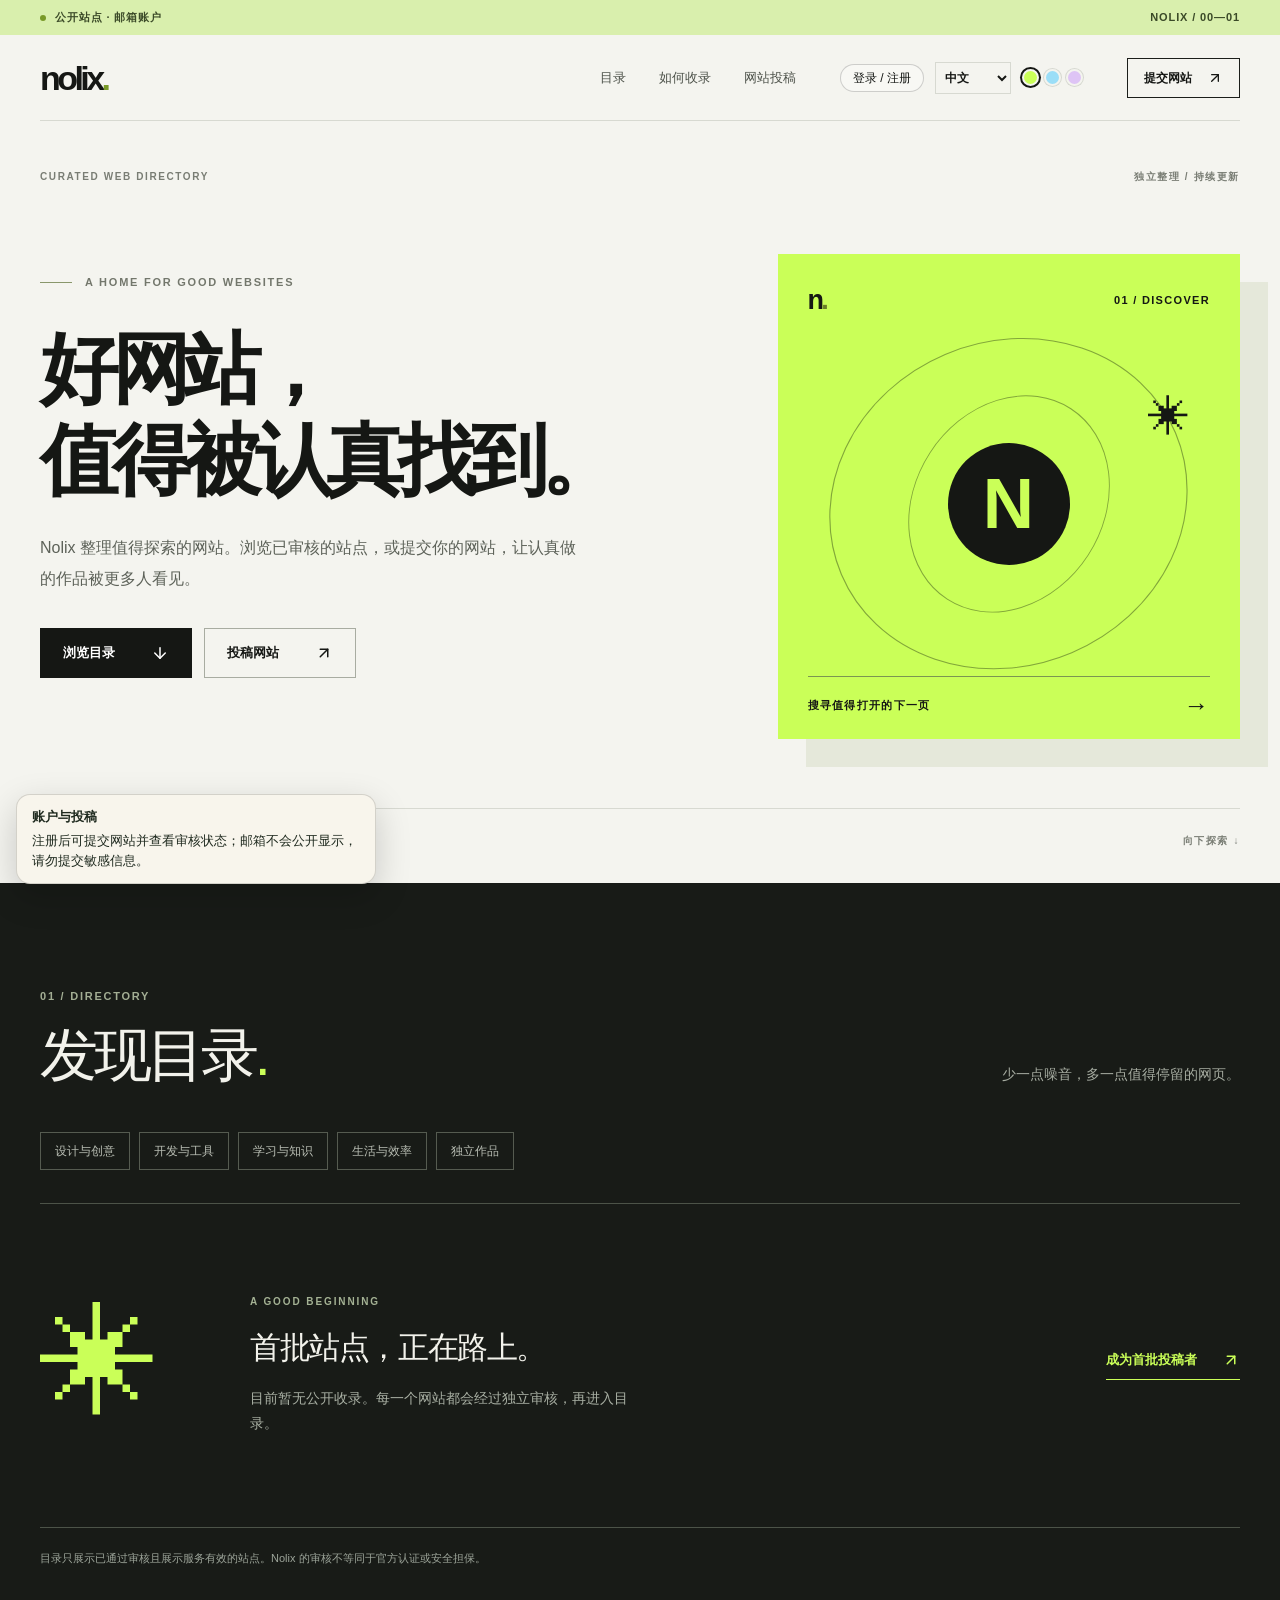
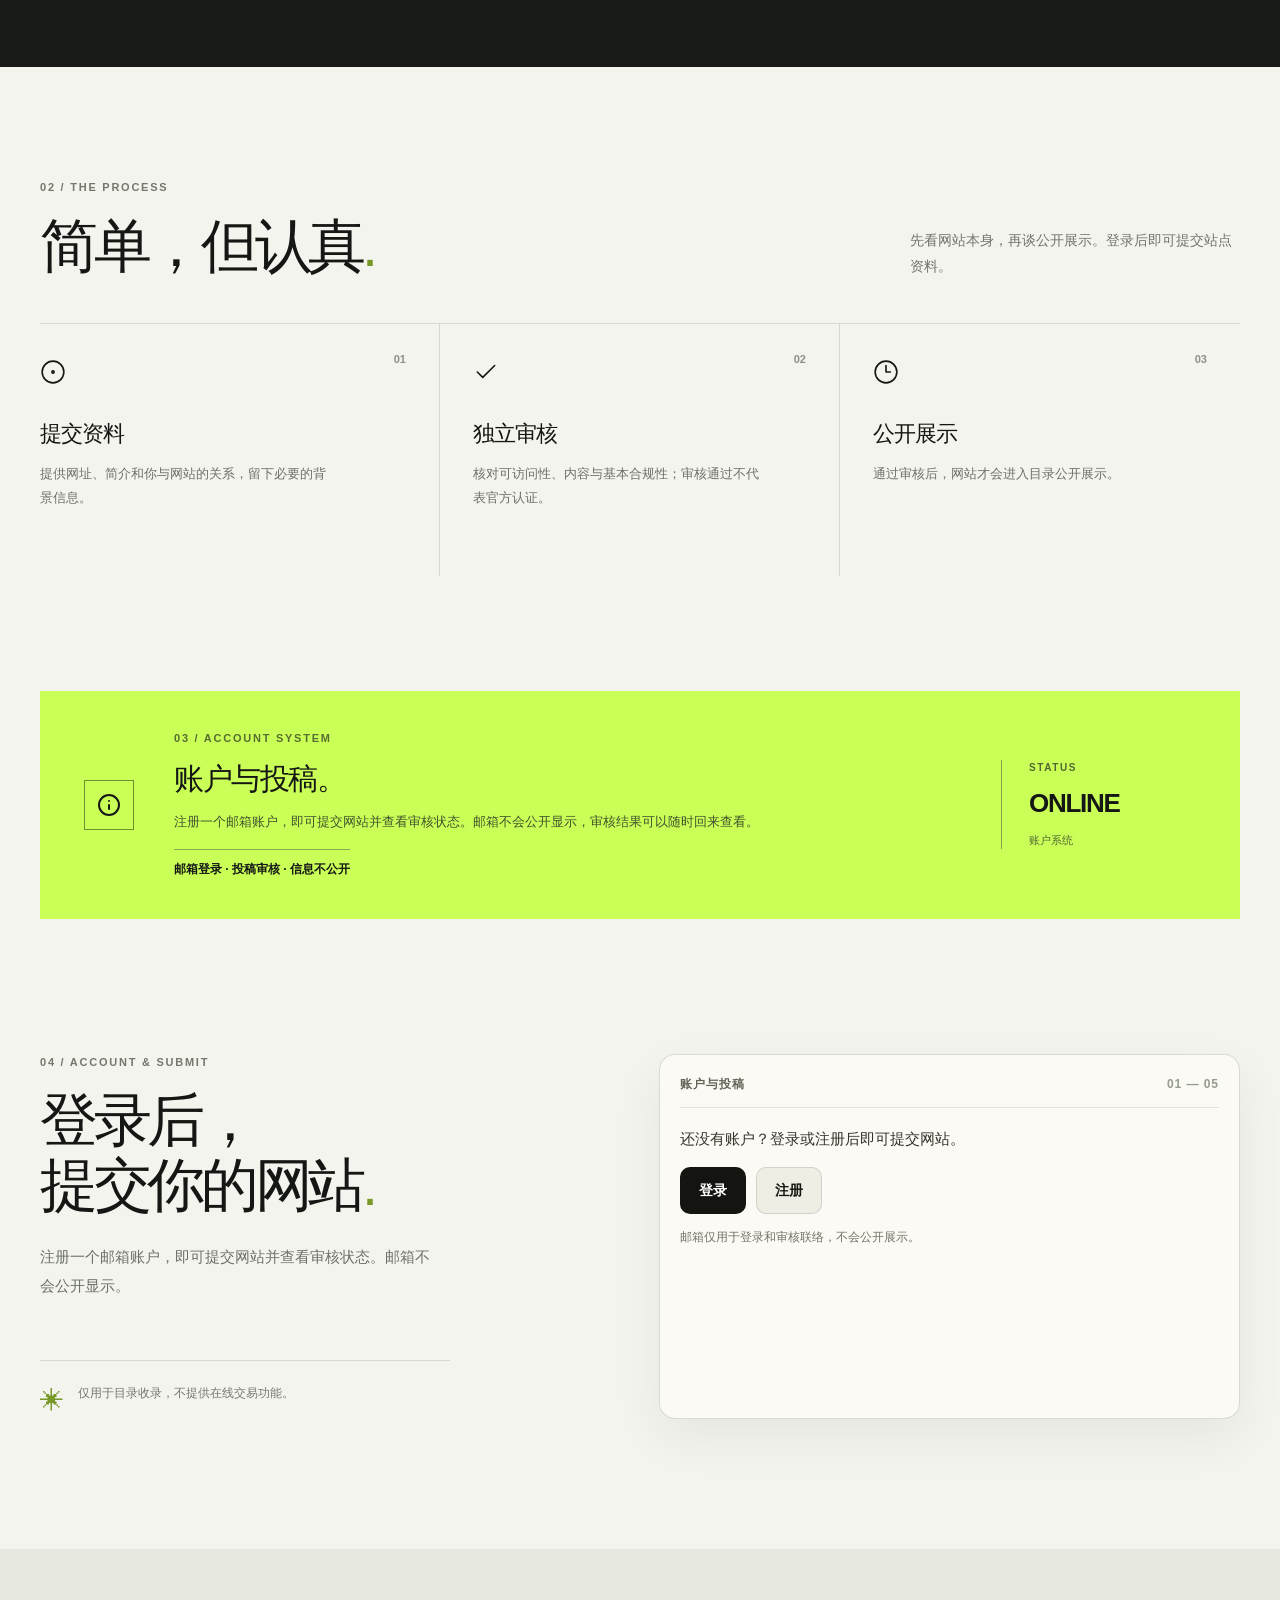
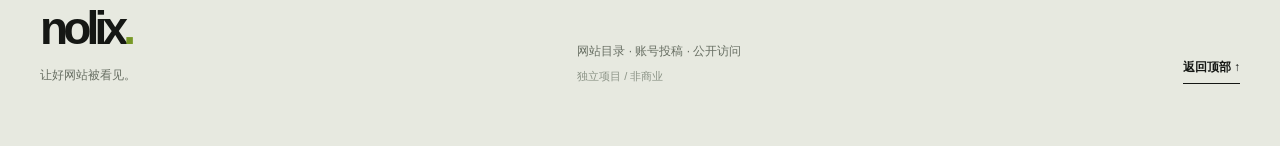
==== commit 7edfb116: "Add files via upload" ====
--- a/index.html
+++ b/index.html
@@ -77,7 +77,7 @@
 .nlx-toast{position:fixed;left:50%;bottom:26px;z-index:3000;transform:translate(-50%,20px);opacity:0;pointer-events:none;background:#151510;color:#fff;border-radius:999px;padding:11px 18px;font-size:13px;box-shadow:0 12px 35px rgba(0,0,0,.28);transition:opacity .2s ease,transform .2s ease}
 .nlx-toast.is-show{opacity:1;transform:translate(-50%,0)}
 @media(max-width:700px){.nav-auth-button{font-size:11px;padding:6px 9px}.account-card{padding:16px}.nlx-auth-dialog{padding:22px 18px;border-radius:18px}.nlx-auth-dialog h2{font-size:24px}.account-line{align-items:flex-start;flex-direction:column;gap:8px}.submission-item-head{flex-direction:column;gap:6px}.submission-item time{white-space:normal}}
-</style></head><body class="antialiased"><main><div class="topline"><span class="signal"></span> <!-- -->公开站点 · 邮箱账户<!-- --> <span class="topline-right">NOLIX / 00—01</span></div><header class="site-header wrap"><a class="wordmark" href="#top" aria-label="Nolix">nolix<span class="brand-dot">.</span></a><nav aria-label="Main navigation"><a href="#directory">目录</a><a href="#how">如何收录</a><a href="#submit">网站投稿</a></nav><div class="preferences"><button type="button" class="nav-auth-button" id="nav-auth-button">登录 / 注册</button><label class="preference-language"><span class="sr-only">语言</span><select aria-label="语言"><option value="zh" selected="">中文</option><option value="en">English</option><option value="ja">日本語</option></select></label><div class="theme-picker" role="group" aria-label="颜色"><button type="button" class="theme-swatch green selected" aria-label="颜色: Green" aria-pressed="true"></button><button type="button" class="theme-swatch blue " aria-label="颜色: Blue" aria-pressed="false"></button><button type="button" class="theme-swatch violet " aria-label="颜色: Violet" aria-pressed="false"></button></div></div><a class="nav-cta" href="#submit">提交网站<!-- --> <svg xmlns="http://www.w3.org/2000/svg" width="16" height="16" viewBox="0 0 24 24" fill="none" stroke="currentColor" stroke-width="2" stroke-linecap="round" stroke-linejoin="round" class="lucide lucide-arrow-up-right" aria-hidden="true"><path d="M7 7h10v10"></path><path d="M7 17 17 7"></path></svg></a></header><section id="top" class="hero wrap"><div class="hero-meta"><span>CURATED WEB DIRECTORY</span><span>独立整理 / 持续更新</span></div><div class="hero-grid"><div class="hero-copy"><p class="eyebrow"><span class="eyebrow-line"></span> <!-- -->A HOME FOR GOOD WEBSITES</p><h1>好网站，<br/><em>值得被认真找到。</em></h1><p class="hero-description">Nolix 整理值得探索的网站。浏览已审核的站点，或提交你的网站，让认真做的作品被更多人看见。</p><div class="hero-actions"><a class="button button-dark" href="#directory">浏览目录<!-- --> <svg xmlns="http://www.w3.org/2000/svg" width="18" height="18" viewBox="0 0 24 24" fill="none" stroke="currentColor" stroke-width="2" stroke-linecap="round" stroke-linejoin="round" class="lucide lucide-arrow-down" aria-hidden="true"><path d="M12 5v14"></path><path d="m19 12-7 7-7-7"></path></svg></a><a class="button button-line" href="#submit">投稿网站<!-- --> <svg xmlns="http://www.w3.org/2000/svg" width="18" height="18" viewBox="0 0 24 24" fill="none" stroke="currentColor" stroke-width="2" stroke-linecap="round" stroke-linejoin="round" class="lucide lucide-arrow-up-right" aria-hidden="true"><path d="M7 7h10v10"></path><path d="M7 17 17 7"></path></svg></a></div></div><div class="hero-art" aria-label="Nolix visual"><div class="art-head"><span class="art-mark">n<span>.</span></span><span>01 / DISCOVER</span></div><div class="art-orbit"><span class="orbit-ring ring-one"></span><span class="orbit-ring ring-two"></span><span class="orbit-core">N</span><span class="orbit-star">✳</span></div><div class="art-bottom"><span>搜寻值得打开的下一页</span><span>→</span></div></div></div><div class="hero-footer"><span>好的发现，从这里开始。</span><span>向下探索 ↓</span></div></section><section id="directory" class="directory section-dark"><div class="wrap"><div class="section-heading heading-on-dark"><div><p class="section-index">01 / DIRECTORY</p><h2>发现目录<span class="accent-dot">.</span></h2></div><p>少一点噪音，多一点值得停留的网页。</p></div><div class="category-row" aria-label="网站分类"><span>设计与创意</span><span>开发与工具</span><span>学习与知识</span><span>生活与效率</span><span>独立作品</span></div><div class="directory-empty"><div class="empty-symbol">✳</div><div><p class="empty-kicker">A GOOD BEGINNING</p><h3>首批站点，正在路上。</h3><p>目前暂无公开收录。每一个网站都会经过独立审核，再进入目录。</p></div><a href="#submit">成为首批投稿者<!-- --> <svg xmlns="http://www.w3.org/2000/svg" width="18" height="18" viewBox="0 0 24 24" fill="none" stroke="currentColor" stroke-width="2" stroke-linecap="round" stroke-linejoin="round" class="lucide lucide-arrow-up-right" aria-hidden="true"><path d="M7 7h10v10"></path><path d="M7 17 17 7"></path></svg></a></div><p class="directory-note">目录只展示已通过审核且展示服务有效的站点。Nolix 的审核不等同于官方认证或安全担保。</p></div></section><section id="how" class="process wrap"><div class="section-heading"><div><p class="section-index">02 / THE PROCESS</p><h2>简单，但认真<span class="accent-dot">.</span></h2></div><p>先看网站本身，再谈公开展示。本页面仅用于静态信息展示。</p></div><div class="steps"><div class="step"><span class="step-number">01</span><svg xmlns="http://www.w3.org/2000/svg" width="26" height="26" viewBox="0 0 24 24" fill="none" stroke="currentColor" stroke-width="1.5" stroke-linecap="round" stroke-linejoin="round" class="lucide lucide-circle-dot" aria-hidden="true"><circle cx="12" cy="12" r="10"></circle><circle cx="12" cy="12" r="1"></circle></svg><h3>提交资料</h3><p>提供网址、简介和你与网站的关系，留下必要的背景信息。</p></div><div class="step"><span class="step-number">02</span><svg xmlns="http://www.w3.org/2000/svg" width="26" height="26" viewBox="0 0 24 24" fill="none" stroke="currentColor" stroke-width="1.5" stroke-linecap="round" stroke-linejoin="round" class="lucide lucide-check" aria-hidden="true"><path d="M20 6 9 17l-5-5"></path></svg><h3>独立审核</h3><p>核对可访问性、内容与基本合规性；审核通过不代表官方认证。</p></div><div class="step"><span class="step-number">03</span><svg xmlns="http://www.w3.org/2000/svg" width="26" height="26" viewBox="0 0 24 24" fill="none" stroke="currentColor" stroke-width="1.5" stroke-linecap="round" stroke-linejoin="round" class="lucide lucide-clock3 lucide-clock-3" aria-hidden="true"><circle cx="12" cy="12" r="10"></circle><path d="M12 6v6h4"></path></svg><h3>公开展示</h3><p>通过审核后，网站才会进入目录公开展示。</p></div></div></section><section class="payment-panel wrap" aria-labelledby="payment-title"><div class="payment-icon"><svg xmlns="http://www.w3.org/2000/svg" width="24" height="24" viewBox="0 0 24 24" fill="none" stroke="currentColor" stroke-width="2" stroke-linecap="round" stroke-linejoin="round" aria-hidden="true"><circle cx="12" cy="12" r="10"></circle><path d="M12 16v-4"></path><path d="M12 8h.01"></path></svg></div><div class="payment-copy"><p class="section-index">03 / ACCOUNT SYSTEM</p><h2 id="payment-title">账户与投稿。</h2><p>注册一个邮箱账户，即可提交网站并查看审核状态。邮箱不会公开显示，审核结果可以随时回来查看。</p><span class="payment-hint">邮箱登录 · 投稿审核 · 信息不公开</span></div><div class="payment-price"><span>STATUS</span><strong>ONLINE</strong><small>账户系统</small></div></section><section id="submit" class="submit-section wrap"><div class="submit-intro"><p class="section-index">04 / ACCOUNT &amp; SUBMIT</p><h2>登录后，<br/>提交你的网站<span class="accent-dot">.</span></h2><p>注册一个邮箱账户，即可提交网站并查看审核状态。邮箱不会公开显示。</p><div class="submit-rule"><span>✳</span><p>仅用于目录收录，不提供在线交易功能。</p></div></div><div class="form-card account-card"><div class="form-top"><span>账户与投稿</span><span>01 — 05</span></div><div id="nlx-guest-view"><p class="account-lead">还没有账户？登录或注册后即可提交网站。</p><div class="auth-actions"><button type="button" class="nlx-btn nlx-btn-dark" data-auth-open="login">登录</button><button type="button" class="nlx-btn nlx-btn-light" data-auth-open="register">注册</button></div><small class="account-fineprint">邮箱仅用于登录和审核联络，不会公开展示。</small></div><div id="nlx-user-view" hidden><div class="account-line"><div><span>当前账户</span><strong id="nlx-account-email"></strong></div><button type="button" class="nlx-text-btn" id="nlx-logout">退出登录</button></div><form id="nlx-submission-form" class="nolix-form" novalidate><div class="form-row"><label for="nlx-site-name">网站名称</label><input id="nlx-site-name" name="site_name" maxlength="100" required placeholder="例如：Nolix 灵感目录"/></div><div class="form-row"><label for="nlx-site-url">网站地址</label><input id="nlx-site-url" name="site_url" type="url" maxlength="300" required placeholder="https://example.com"/></div><div class="form-row"><label for="nlx-description">一句话介绍</label><textarea id="nlx-description" name="description" maxlength="500" rows="3" placeholder="这个网站值得被收录的理由"></textarea></div><div class="form-row"><label for="nlx-contact">联系邮箱（可选）</label><input id="nlx-contact" name="contact" type="email" maxlength="200" placeholder="用于审核联络，不会公开"/></div><div class="form-actions"><button type="submit" class="nlx-btn nlx-btn-dark" id="nlx-submit-btn">提交审核</button><span id="nlx-form-message" class="form-message" role="status" aria-live="polite"></span></div></form><div class="my-submissions"><h3>我的投稿</h3><div id="nlx-submission-list" class="submission-list"></div></div><div id="nlx-admin-panel" class="admin-panel" hidden><div class="admin-head"><h3>审核后台</h3><button type="button" class="nlx-text-btn" id="nlx-admin-refresh">刷新</button></div><p class="account-fineprint">仅管理员邮箱可见。审核结果会立即保存到数据库。</p><div id="nlx-admin-list" class="submission-list"></div></div></div></div></section><footer class="footer"><div class="wrap footer-inner"><div><span class="footer-mark">nolix<span>.</span></span><p>让好网站被看见。</p></div><div><p>网站目录 · 账号投稿 · 公开访问</p><small>独立项目 / 非商业</small></div><a href="#top">返回顶部 ↑</a></div></footer></main><div class="static-preview-note"><b>账户与投稿</b>注册后可提交网站并查看审核状态；邮箱不会公开显示，请勿提交敏感信息。</div><div class="nlx-modal" id="nlx-auth-modal" aria-hidden="true"><div class="nlx-auth-dialog" role="dialog" aria-modal="true" aria-labelledby="nlx-auth-title"><button type="button" class="nlx-close" id="nlx-auth-close" aria-label="关闭">×</button><p class="nlx-kicker">NOLIX ACCOUNT</p><h2 id="nlx-auth-title">登录或注册</h2><p class="nlx-auth-sub">邮箱账户仅用于网站投稿与审核联络。</p><div class="auth-tabs" role="tablist"><button type="button" class="auth-tab is-active" id="nlx-tab-login" data-auth-tab="login">登录</button><button type="button" class="auth-tab" id="nlx-tab-register" data-auth-tab="register">注册</button></div><form id="nlx-login-form" class="auth-form" novalidate><div class="nlx-field"><label for="nlx-login-email">邮箱</label><input id="nlx-login-email" name="email" type="email" autocomplete="email" required placeholder="you@example.com"/></div><div class="nlx-field"><label for="nlx-login-password">密码</label><input id="nlx-login-password" name="password" type="password" autocomplete="current-password" required minlength="8" placeholder="至少 8 位"/></div><button type="submit" class="nlx-btn nlx-btn-dark auth-submit">登录</button><p id="nlx-login-message" class="auth-message" role="status" aria-live="polite"></p></form><form id="nlx-register-form" class="auth-form" hidden novalidate><div class="nlx-field"><label for="nlx-register-name">显示名称</label><input id="nlx-register-name" name="display_name" maxlength="60" autocomplete="nickname" required placeholder="例如：Nolix 用户"/></div><div class="nlx-field"><label for="nlx-register-email">邮箱</label><input id="nlx-register-email" name="email" type="email" autocomplete="email" required placeholder="you@example.com"/></div><div class="nlx-field"><label for="nlx-register-password">密码</label><input id="nlx-register-password" name="password" type="password" autocomplete="new-password" required minlength="8" placeholder="至少 8 位"/></div><div class="nlx-field"><label for="nlx-register-confirm">确认密码</label><input id="nlx-register-confirm" name="password_confirm" type="password" autocomplete="new-password" required minlength="8" placeholder="再次输入密码"/></div><button type="submit" class="nlx-btn nlx-btn-dark auth-submit">创建账户</button><p id="nlx-register-message" class="auth-message" role="status" aria-live="polite"></p></form><p class="nlx-privacy">邮箱仅用于登录与审核联络，不会公开展示。请勿在投稿中提交密码、证件或联系方式以外的敏感信息。</p></div></div><div id="nlx-toast" class="nlx-toast" role="status" aria-live="polite"></div><script id="nlx-auth-script">
+</style></head><body class="antialiased"><main><div class="topline"><span class="signal"></span> <!-- -->公开站点 · 邮箱账户<!-- --> <span class="topline-right">NOLIX / 00—01</span></div><header class="site-header wrap"><a class="wordmark" href="#top" aria-label="Nolix">nolix<span class="brand-dot">.</span></a><nav aria-label="Main navigation"><a href="#directory">目录</a><a href="#how">如何收录</a><a href="#submit">网站投稿</a></nav><div class="preferences"><button type="button" class="nav-auth-button" id="nav-auth-button">登录 / 注册</button><label class="preference-language"><span class="sr-only">语言</span><select aria-label="语言"><option value="zh" selected="">中文</option><option value="en">English</option><option value="ja">日本語</option></select></label><div class="theme-picker" role="group" aria-label="颜色"><button type="button" class="theme-swatch green selected" aria-label="颜色: Green" aria-pressed="true"></button><button type="button" class="theme-swatch blue " aria-label="颜色: Blue" aria-pressed="false"></button><button type="button" class="theme-swatch violet " aria-label="颜色: Violet" aria-pressed="false"></button></div></div><a class="nav-cta" href="#submit">提交网站<!-- --> <svg xmlns="http://www.w3.org/2000/svg" width="16" height="16" viewBox="0 0 24 24" fill="none" stroke="currentColor" stroke-width="2" stroke-linecap="round" stroke-linejoin="round" class="lucide lucide-arrow-up-right" aria-hidden="true"><path d="M7 7h10v10"></path><path d="M7 17 17 7"></path></svg></a></header><section id="top" class="hero wrap"><div class="hero-meta"><span>CURATED WEB DIRECTORY</span><span>独立整理 / 持续更新</span></div><div class="hero-grid"><div class="hero-copy"><p class="eyebrow"><span class="eyebrow-line"></span> <!-- -->A HOME FOR GOOD WEBSITES</p><h1>好网站，<br/><em>值得被认真找到。</em></h1><p class="hero-description">Nolix 整理值得探索的网站。浏览已审核的站点，或提交你的网站，让认真做的作品被更多人看见。</p><div class="hero-actions"><a class="button button-dark" href="#directory">浏览目录<!-- --> <svg xmlns="http://www.w3.org/2000/svg" width="18" height="18" viewBox="0 0 24 24" fill="none" stroke="currentColor" stroke-width="2" stroke-linecap="round" stroke-linejoin="round" class="lucide lucide-arrow-down" aria-hidden="true"><path d="M12 5v14"></path><path d="m19 12-7 7-7-7"></path></svg></a><a class="button button-line" href="#submit">投稿网站<!-- --> <svg xmlns="http://www.w3.org/2000/svg" width="18" height="18" viewBox="0 0 24 24" fill="none" stroke="currentColor" stroke-width="2" stroke-linecap="round" stroke-linejoin="round" class="lucide lucide-arrow-up-right" aria-hidden="true"><path d="M7 7h10v10"></path><path d="M7 17 17 7"></path></svg></a></div></div><div class="hero-art" aria-label="Nolix visual"><div class="art-head"><span class="art-mark">n<span>.</span></span><span>01 / DISCOVER</span></div><div class="art-orbit"><span class="orbit-ring ring-one"></span><span class="orbit-ring ring-two"></span><span class="orbit-core">N</span><span class="orbit-star">✳</span></div><div class="art-bottom"><span>搜寻值得打开的下一页</span><span>→</span></div></div></div><div class="hero-footer"><span>好的发现，从这里开始。</span><span>向下探索 ↓</span></div></section><section id="directory" class="directory section-dark"><div class="wrap"><div class="section-heading heading-on-dark"><div><p class="section-index">01 / DIRECTORY</p><h2>发现目录<span class="accent-dot">.</span></h2></div><p>少一点噪音，多一点值得停留的网页。</p></div><div class="category-row" aria-label="网站分类"><span>设计与创意</span><span>开发与工具</span><span>学习与知识</span><span>生活与效率</span><span>独立作品</span></div><div class="directory-empty"><div class="empty-symbol">✳</div><div><p class="empty-kicker">A GOOD BEGINNING</p><h3>首批站点，正在路上。</h3><p>目前暂无公开收录。每一个网站都会经过独立审核，再进入目录。</p></div><a href="#submit">成为首批投稿者<!-- --> <svg xmlns="http://www.w3.org/2000/svg" width="18" height="18" viewBox="0 0 24 24" fill="none" stroke="currentColor" stroke-width="2" stroke-linecap="round" stroke-linejoin="round" class="lucide lucide-arrow-up-right" aria-hidden="true"><path d="M7 7h10v10"></path><path d="M7 17 17 7"></path></svg></a></div><p class="directory-note">目录只展示已通过审核且展示服务有效的站点。Nolix 的审核不等同于官方认证或安全担保。</p></div></section><section id="how" class="process wrap"><div class="section-heading"><div><p class="section-index">02 / THE PROCESS</p><h2>简单，但认真<span class="accent-dot">.</span></h2></div><p>先看网站本身，再谈公开展示。登录后即可提交站点资料。</p></div><div class="steps"><div class="step"><span class="step-number">01</span><svg xmlns="http://www.w3.org/2000/svg" width="26" height="26" viewBox="0 0 24 24" fill="none" stroke="currentColor" stroke-width="1.5" stroke-linecap="round" stroke-linejoin="round" class="lucide lucide-circle-dot" aria-hidden="true"><circle cx="12" cy="12" r="10"></circle><circle cx="12" cy="12" r="1"></circle></svg><h3>提交资料</h3><p>提供网址、简介和你与网站的关系，留下必要的背景信息。</p></div><div class="step"><span class="step-number">02</span><svg xmlns="http://www.w3.org/2000/svg" width="26" height="26" viewBox="0 0 24 24" fill="none" stroke="currentColor" stroke-width="1.5" stroke-linecap="round" stroke-linejoin="round" class="lucide lucide-check" aria-hidden="true"><path d="M20 6 9 17l-5-5"></path></svg><h3>独立审核</h3><p>核对可访问性、内容与基本合规性；审核通过不代表官方认证。</p></div><div class="step"><span class="step-number">03</span><svg xmlns="http://www.w3.org/2000/svg" width="26" height="26" viewBox="0 0 24 24" fill="none" stroke="currentColor" stroke-width="1.5" stroke-linecap="round" stroke-linejoin="round" class="lucide lucide-clock3 lucide-clock-3" aria-hidden="true"><circle cx="12" cy="12" r="10"></circle><path d="M12 6v6h4"></path></svg><h3>公开展示</h3><p>通过审核后，网站才会进入目录公开展示。</p></div></div></section><section class="payment-panel wrap" aria-labelledby="payment-title"><div class="payment-icon"><svg xmlns="http://www.w3.org/2000/svg" width="24" height="24" viewBox="0 0 24 24" fill="none" stroke="currentColor" stroke-width="2" stroke-linecap="round" stroke-linejoin="round" aria-hidden="true"><circle cx="12" cy="12" r="10"></circle><path d="M12 16v-4"></path><path d="M12 8h.01"></path></svg></div><div class="payment-copy"><p class="section-index">03 / ACCOUNT SYSTEM</p><h2 id="payment-title">账户与投稿。</h2><p>注册一个邮箱账户，即可提交网站并查看审核状态。邮箱不会公开显示，审核结果可以随时回来查看。</p><span class="payment-hint">邮箱登录 · 投稿审核 · 信息不公开</span></div><div class="payment-price"><span>STATUS</span><strong>ONLINE</strong><small>账户系统</small></div></section><section id="submit" class="submit-section wrap"><div class="submit-intro"><p class="section-index">04 / ACCOUNT &amp; SUBMIT</p><h2>登录后，<br/>提交你的网站<span class="accent-dot">.</span></h2><p>注册一个邮箱账户，即可提交网站并查看审核状态。邮箱不会公开显示。</p><div class="submit-rule"><span>✳</span><p>仅用于目录收录，不提供在线交易功能。</p></div></div><div class="form-card account-card"><div class="form-top"><span>账户与投稿</span><span>01 — 05</span></div><div id="nlx-guest-view"><p class="account-lead">还没有账户？登录或注册后即可提交网站。</p><div class="auth-actions"><button type="button" class="nlx-btn nlx-btn-dark" data-auth-open="login">登录</button><button type="button" class="nlx-btn nlx-btn-light" data-auth-open="register">注册</button></div><small class="account-fineprint">邮箱仅用于登录和审核联络，不会公开展示。</small></div><div id="nlx-user-view" hidden><div class="account-line"><div><span>当前账户</span><strong id="nlx-account-email"></strong></div><button type="button" class="nlx-text-btn" id="nlx-logout">退出登录</button></div><form id="nlx-submission-form" class="nolix-form" novalidate><div class="form-row"><label for="nlx-site-name">网站名称</label><input id="nlx-site-name" name="site_name" maxlength="100" required placeholder="例如：Nolix 灵感目录"/></div><div class="form-row"><label for="nlx-site-url">网站地址</label><input id="nlx-site-url" name="site_url" type="url" maxlength="300" required placeholder="https://example.com"/></div><div class="form-row"><label for="nlx-description">一句话介绍</label><textarea id="nlx-description" name="description" maxlength="500" rows="3" placeholder="这个网站值得被收录的理由"></textarea></div><div class="form-row"><label for="nlx-contact">联系邮箱（可选）</label><input id="nlx-contact" name="contact" type="email" maxlength="200" placeholder="用于审核联络，不会公开"/></div><div class="form-actions"><button type="submit" class="nlx-btn nlx-btn-dark" id="nlx-submit-btn">提交审核</button><span id="nlx-form-message" class="form-message" role="status" aria-live="polite"></span></div></form><div class="my-submissions"><h3>我的投稿</h3><div id="nlx-submission-list" class="submission-list"></div></div><div id="nlx-admin-panel" class="admin-panel" hidden><div class="admin-head"><h3>审核后台</h3><button type="button" class="nlx-text-btn" id="nlx-admin-refresh">刷新</button></div><p class="account-fineprint">仅管理员邮箱可见。审核结果会立即保存到数据库。</p><div id="nlx-admin-list" class="submission-list"></div></div></div></div></section><footer class="footer"><div class="wrap footer-inner"><div><span class="footer-mark">nolix<span>.</span></span><p>让好网站被看见。</p></div><div><p>网站目录 · 账号投稿 · 公开访问</p><small>独立项目 / 非商业</small></div><a href="#top">返回顶部 ↑</a></div></footer></main><div class="static-preview-note"><b>账户与投稿</b>注册后可提交网站并查看审核状态；邮箱不会公开显示，请勿提交敏感信息。</div><div class="nlx-modal" id="nlx-auth-modal" aria-hidden="true"><div class="nlx-auth-dialog" role="dialog" aria-modal="true" aria-labelledby="nlx-auth-title"><button type="button" class="nlx-close" id="nlx-auth-close" aria-label="关闭">×</button><p class="nlx-kicker">NOLIX ACCOUNT</p><h2 id="nlx-auth-title">登录或注册</h2><p class="nlx-auth-sub">邮箱账户仅用于网站投稿与审核联络。</p><div class="auth-tabs" role="tablist"><button type="button" class="auth-tab is-active" id="nlx-tab-login" data-auth-tab="login">登录</button><button type="button" class="auth-tab" id="nlx-tab-register" data-auth-tab="register">注册</button></div><form id="nlx-login-form" class="auth-form" novalidate><div class="nlx-field"><label for="nlx-login-email">邮箱</label><input id="nlx-login-email" name="email" type="email" autocomplete="email" required placeholder="you@example.com"/></div><div class="nlx-field"><label for="nlx-login-password">密码</label><input id="nlx-login-password" name="password" type="password" autocomplete="current-password" required minlength="8" placeholder="至少 8 位"/></div><button type="submit" class="nlx-btn nlx-btn-dark auth-submit">登录</button><p id="nlx-login-message" class="auth-message" role="status" aria-live="polite"></p></form><form id="nlx-register-form" class="auth-form" hidden novalidate><div class="nlx-field"><label for="nlx-register-name">显示名称</label><input id="nlx-register-name" name="display_name" maxlength="60" autocomplete="nickname" required placeholder="例如：Nolix 用户"/></div><div class="nlx-field"><label for="nlx-register-email">邮箱</label><input id="nlx-register-email" name="email" type="email" autocomplete="email" required placeholder="you@example.com"/></div><div class="nlx-field"><label for="nlx-register-password">密码</label><input id="nlx-register-password" name="password" type="password" autocomplete="new-password" required minlength="8" placeholder="至少 8 位"/></div><div class="nlx-field"><label for="nlx-register-confirm">确认密码</label><input id="nlx-register-confirm" name="password_confirm" type="password" autocomplete="new-password" required minlength="8" placeholder="再次输入密码"/></div><button type="submit" class="nlx-btn nlx-btn-dark auth-submit">创建账户</button><p id="nlx-register-message" class="auth-message" role="status" aria-live="polite"></p></form><p class="nlx-privacy">邮箱仅用于登录与审核联络，不会公开展示。请勿在投稿中提交密码、证件或联系方式以外的敏感信息。</p></div></div><div id="nlx-toast" class="nlx-toast" role="status" aria-live="polite"></div><script id="nlx-auth-script">
 (function () {
   'use strict';
 
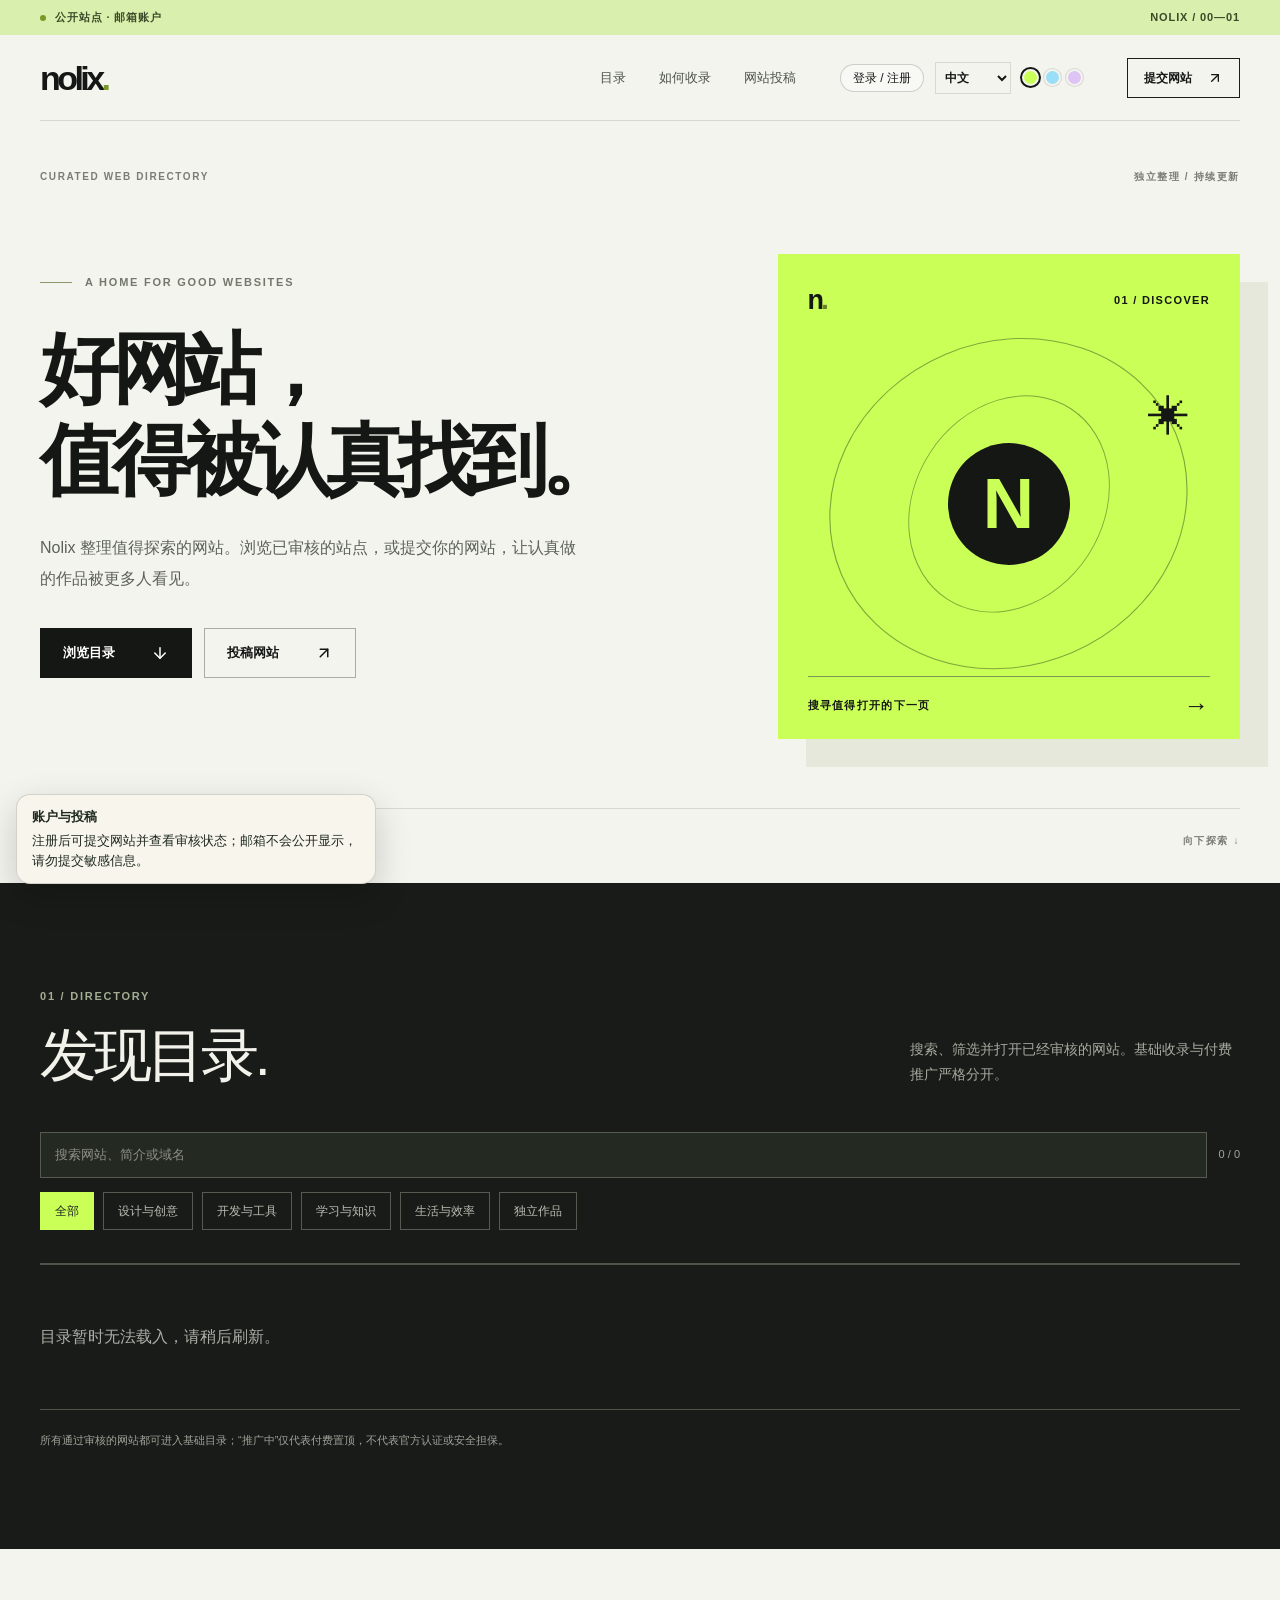
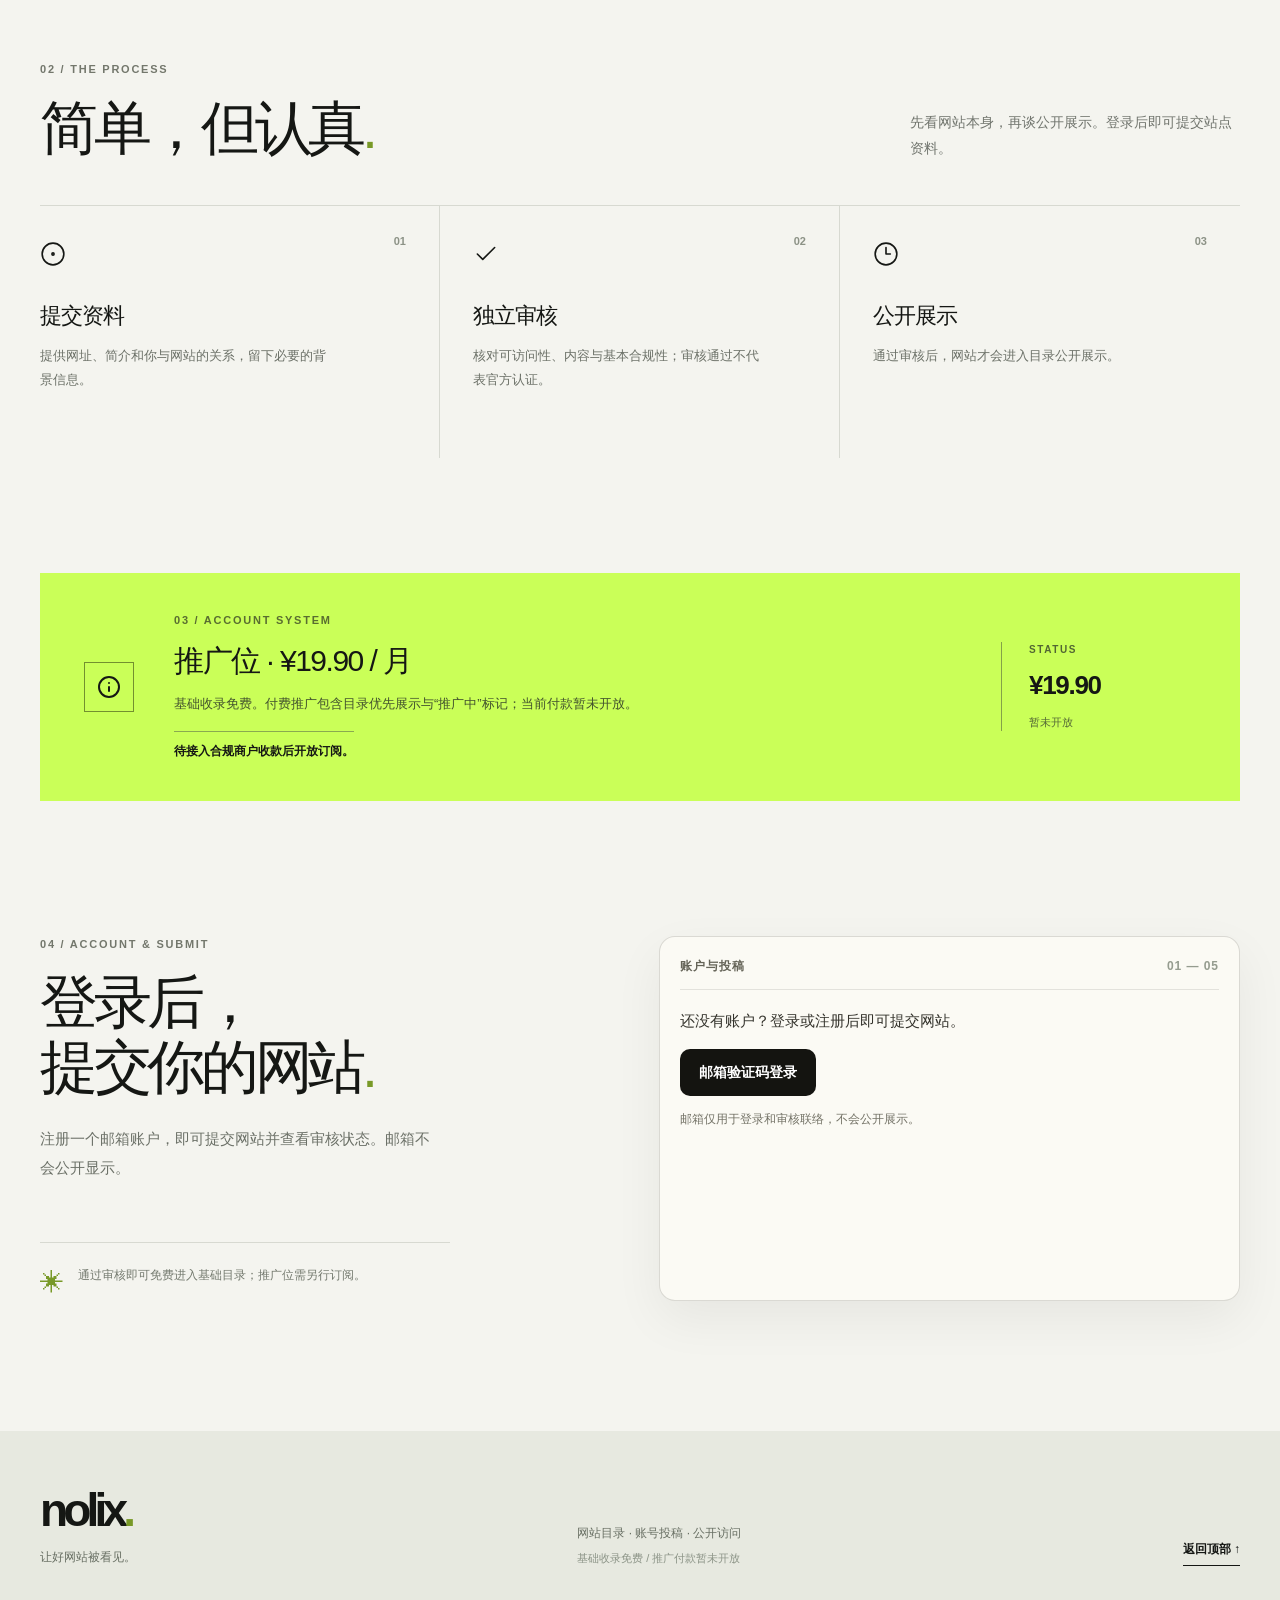
==== commit 42e84a56: "Build live directory and email OTP flow" ====
--- a/index.html
+++ b/index.html
@@ -253,7 +253,7 @@
     if (!text) return '';
     if (!/^https?:\/\//i.test(text)) text = 'https://' + text;
     const url = new URL(text);
-    if (url.protocol !== 'http:' && url.protocol !== 'https:') throw new Error('invalid protocol');
+    if (url.protocol !== 'https:') throw new Error('https required');
     return url.href;
   }
 
@@ -383,7 +383,7 @@
     try {
       const current = await getSession();
       if (!current) return;
-      const rows = await api('/rest/v1/submissions?select=id,site_name,site_url,description,contact,status,created_at&order=created_at.desc', { token: current.access_token });
+      const rows = await api('/rest/v1/nolix_submissions?select=id,site_name:name,site_url:url,description:summary,contact:owner_email,status,created_at&order=created_at.desc', { token: current.access_token });
       list.textContent = '';
       if (!rows || !rows.length) {
         list.appendChild(makeEl('p', 'nlx-empty', '还没有投稿。填写上方表单，提交第一个网站。'));
@@ -404,7 +404,7 @@
     try {
       const current = await getSession();
       if (!current || !isAdmin()) return;
-      const rows = await api('/rest/v1/submissions?select=*&order=created_at.desc', { token: current.access_token });
+      const rows = await api('/rest/v1/nolix_submissions?select=id,user_id:owner_user_id,site_name:name,site_url:url,description:summary,contact:owner_email,status,created_at&order=created_at.desc', { token: current.access_token });
       list.textContent = '';
       if (!rows || !rows.length) {
         list.appendChild(makeEl('p', 'nlx-empty', '暂时没有待审核的投稿。'));
@@ -421,11 +421,11 @@
     try {
       const current = await getSession();
       if (!current) return;
-      await api('/rest/v1/submissions?id=eq.' + encodeURIComponent(id), {
+      await api('/rest/v1/nolix_submissions?id=eq.' + encodeURIComponent(id) + '&status=eq.pending', {
         method: 'PATCH',
         token: current.access_token,
         prefer: 'return=representation',
-        body: { status: status }
+        body: { status: status, reviewed_at: new Date().toISOString() }
       });
       toast(status === 'approved' ? '已通过该投稿' : '已标记为未通过');
       await loadAdmin();
@@ -541,16 +541,16 @@
       button.textContent = '提交中…';
       setFormMessage(message, '', '');
       try {
-        await api('/rest/v1/submissions', {
+        await api('/rest/v1/nolix_submissions', {
           method: 'POST',
           token: current.access_token,
           prefer: 'return=representation',
           body: {
-            user_id: current.user.id,
-            site_name: name,
-            site_url: url,
-            description: description || null,
-            contact: contact || null
+            name: name,
+            url: url,
+            category: '独立作品',
+            summary: description || '由站长提交，等待 Nolix 审核的网站。',
+            relationship: '站长'
           }
         });
         submitForm.reset();
@@ -586,4 +586,41 @@
   if (document.readyState === 'loading') document.addEventListener('DOMContentLoaded', init);
   else init();
 })();
-</script></body></html>+</script>
+<style id="nlx-directory-live-style">
+.nlx-directory-tools{display:flex;align-items:center;gap:12px;margin-bottom:14px}.nlx-directory-search{flex:1;display:flex;align-items:center;border:1px solid #555b50;background:#242a21;padding:0 14px;min-height:46px}.nlx-directory-search input{width:100%;border:0;outline:0;background:transparent;color:#f5f6f2;font-size:13px}.nlx-directory-count{color:#9fa79b;font-size:11px;white-space:nowrap}.category-row button{border:1px solid #555b50;color:#b8bdb3;background:transparent;padding:9px 14px;font-size:12px;cursor:pointer}.category-row button:hover,.category-row button.is-active{background:var(--lime);border-color:var(--lime);color:#1f241d}.nlx-site-list{border-top:1px solid #4c5348}.nlx-site-row{display:grid;grid-template-columns:58px minmax(0,1fr) 150px 24px;gap:18px;align-items:center;border-bottom:1px solid #4c5348;padding:23px 6px;color:#f4f5f1}.nlx-site-row:hover{background:#292f25}.nlx-site-row strong{font-size:18px}.nlx-site-row small{display:block;color:#a9afa6;line-height:1.55;margin-top:5px}.nlx-site-row .nlx-domain{font-size:10px;color:#7f887b}.nlx-site-no{color:var(--lime);font-size:11px}.nlx-site-category{font-size:12px;color:#a9afa6}.nlx-featured{display:inline-block;border:1px solid #98b76c;color:#caff58;padding:3px 6px;margin-left:8px;font-size:10px}.nlx-directory-status{border-top:1px solid #4c5348;border-bottom:1px solid #4c5348;padding:60px 0;color:#a9afa6}.auth-tabs{display:none!important}.nlx-otp-hint{font-size:11px;color:#73776f;line-height:1.6}.nlx-code-row{display:grid;gap:8px}@media(max-width:700px){.nlx-directory-tools{align-items:stretch;flex-direction:column}.nlx-directory-count{align-self:flex-end}.nlx-site-row{grid-template-columns:28px minmax(0,1fr) 20px;gap:10px}.nlx-site-category{display:none}}
+</style>
+<script id="nlx-directory-live-script">
+(function(){
+  'use strict';
+  const BASE='https://irqxagydrxiwqamaaqoh.supabase.co';
+  const KEY='sb_publishable_GfXE6tNhIyCvZ9vedwEdvA_LWmNXaDv';
+  const SESSION='nolix.auth.session.v1';
+  const ADMIN='liyzhi67@gmail.com';
+  const categories=['设计与创意','开发与工具','学习与知识','生活与效率','独立作品'];
+  const categoryCopy={zh:{'设计与创意':'设计与创意','开发与工具':'开发与工具','学习与知识':'学习与知识','生活与效率':'生活与效率','独立作品':'独立作品'},en:{'设计与创意':'Design','开发与工具':'Development','学习与知识':'Learning','生活与效率':'Productivity','独立作品':'Indie'},ja:{'设计与创意':'デザイン','开发与工具':'開発','学习与知识':'学習','生活与效率':'暮らし','独立作品':'個人作品'}};
+  const words={
+    zh:{all:'全部',search:'搜索网站、简介或域名',loading:'正在载入目录…',none:'没有匹配的网站。',featured:'推广中',dirTitle:'发现目录',dirIntro:'搜索、筛选并打开已经审核的网站。基础收录与付费推广严格分开。',dirNote:'所有通过审核的网站都可进入基础目录；“推广中”仅代表付费置顶，不代表官方认证或安全担保。',login:'邮箱验证码登录',hero:'Nolix 整理值得探索的网站。浏览已审核的站点，或提交你的网站，让认真做的作品被更多人看见。',planTitle:'推广位 · ¥19.90 / 月',planBody:'基础收录免费。付费推广包含目录优先展示与“推广中”标记；当前付款暂未开放。',planHint:'待接入合规商户收款后开放订阅。',planState:'暂未开放',submitRule:'通过审核即可免费进入基础目录；推广位需另行订阅。'},
+    en:{all:'All',search:'Search sites, descriptions, or domains',loading:'Loading directory…',none:'No matching sites.',featured:'Featured',dirTitle:'The directory',dirIntro:'Search, filter, and open reviewed websites. Basic inclusion stays separate from paid promotion.',dirNote:'Every approved site can join the basic directory. Featured means paid placement only, not certification or a safety guarantee.',login:'Email code sign-in',hero:'Nolix curates websites worth exploring. Browse reviewed sites or submit your own work.',planTitle:'Featured placement · ¥19.90 / month',planBody:'Basic inclusion is free. The paid plan adds priority placement and a Featured badge; payments are not open yet.',planHint:'Subscriptions will open after a compliant merchant payment channel is connected.',planState:'Coming later',submitRule:'Approved sites enter the basic directory for free; featured placement is a separate subscription.'},
+    ja:{all:'すべて',search:'サイト名・説明・ドメインを検索',loading:'一覧を読み込み中…',none:'該当するサイトがありません。',featured:'注目掲載',dirTitle:'サイト一覧',dirIntro:'審査済みサイトを検索・絞り込みできます。基本掲載と有料プロモーションは分離しています。',dirNote:'承認済みサイトは基本一覧に掲載できます。注目掲載は有料の優先表示であり、安全保証ではありません。',login:'メール認証コード',hero:'Nolix は訪れる価値のあるサイトを紹介します。審査済みサイトを探したり、ご自身のサイトを投稿できます。',planTitle:'注目掲載 · 月額 ¥19.90',planBody:'基本掲載は無料です。有料プランでは優先表示と注目掲載バッジを提供します。現在、支払い受付は未開始です。',planHint:'適切な事業者向け決済を接続後、購読を開始します。',planState:'準備中',submitRule:'審査承認後は基本一覧へ無料掲載。有料の注目掲載は別契約です。'}
+  };
+  let locale=localStorage.getItem('nolix.locale')||'zh';
+  let rows=[];
+  let active='';
+  let query='';
+  let listEl,countEl,searchEl,categoryEl,statusEl;
+  function el(tag,cls,text){const node=document.createElement(tag);if(cls)node.className=cls;if(text!=null)node.textContent=text;return node}
+  async function request(path,options){options=options||{};const response=await fetch(BASE+path,{method:options.method||'GET',headers:{apikey:KEY,'Content-Type':'application/json',...(options.token?{Authorization:'Bearer '+options.token}:{})},body:options.body?JSON.stringify(options.body):undefined});const data=await response.json().catch(()=>null);if(!response.ok)throw new Error((data&&(data.msg||data.message))||'Request failed');return data}
+  function renderCategories(){categoryEl.textContent='';[['',words[locale].all],...categories.map(c=>[c,categoryCopy[locale][c]])].forEach(([value,label])=>{const b=el('button',value===active?'is-active':'',label);b.type='button';b.onclick=()=>{active=value;renderCategories();renderDirectory()};categoryEl.appendChild(b)})}
+  function renderDirectory(){if(!listEl)return;const needle=query.trim().toLowerCase();const visible=rows.filter(item=>(!active||item.category===active)&&(!needle||(`${item.name} ${item.summary} ${item.url}`).toLowerCase().includes(needle)));countEl.textContent=visible.length+' / '+rows.length;listEl.textContent='';statusEl.hidden=true;if(!visible.length){statusEl.hidden=false;statusEl.textContent=rows.length?words[locale].none:words[locale].loading;return}visible.forEach((item,index)=>{const a=el('a','nlx-site-row');a.href=item.url;a.target='_blank';a.rel='noopener noreferrer nofollow';a.appendChild(el('span','nlx-site-no',String(index+1).padStart(2,'0')));const detail=el('span','');const title=el('strong','',item.name);if(item.display_until&&item.display_until>new Date().toISOString())title.appendChild(el('span','nlx-featured',words[locale].featured));detail.appendChild(title);detail.appendChild(el('small','',item.summary));try{detail.appendChild(el('small','nlx-domain',new URL(item.url).hostname.replace(/^www\./,'')))}catch(e){}a.appendChild(detail);a.appendChild(el('span','nlx-site-category',categoryCopy[locale][item.category]||item.category));a.appendChild(el('span','', '↗'));listEl.appendChild(a)})}
+  async function loadDirectory(){statusEl.hidden=false;statusEl.textContent=words[locale].loading;try{rows=await request('/rest/v1/nolix_public_listings?select=id,name,url,category,summary,display_until&order=display_until.desc.nullslast,reviewed_at.desc');renderDirectory()}catch(e){statusEl.textContent='目录暂时无法载入，请稍后刷新。'}}
+  function setupDirectory(){const section=document.querySelector('#directory .wrap');if(!section)return;const old=section.querySelector('.directory-empty');const oldCategories=section.querySelector('.category-row');const note=section.querySelector('.directory-note');if(old)old.remove();const tools=el('div','nlx-directory-tools');const label=el('label','nlx-directory-search');searchEl=document.createElement('input');searchEl.type='search';searchEl.placeholder=words[locale].search;searchEl.oninput=()=>{query=searchEl.value;renderDirectory()};label.appendChild(searchEl);countEl=el('span','nlx-directory-count','0 / 0');tools.append(label,countEl);section.insertBefore(tools,oldCategories);categoryEl=oldCategories;categoryEl.textContent='';listEl=el('div','nlx-site-list');statusEl=el('div','nlx-directory-status',words[locale].loading);section.insertBefore(listEl,note);section.insertBefore(statusEl,note);renderCategories();loadDirectory()}
+  function saveSession(data){localStorage.setItem(SESSION,JSON.stringify({access_token:data.access_token,refresh_token:data.refresh_token,expires_at:Date.now()+((data.expires_in||3600)*1000),user:data.user||null}))}
+  function setupOtp(){document.querySelectorAll('[data-auth-open]').forEach((b,i)=>{b.setAttribute('data-auth-open','login');if(i>0)b.hidden=true;else b.textContent=words[locale].login});const old=document.getElementById('nlx-login-form');const register=document.getElementById('nlx-register-form');if(!old)return;if(register)register.hidden=true;const form=old.cloneNode(false);old.replaceWith(form);form.innerHTML='<div class="nlx-field"><label for="nlx-otp-email">邮箱</label><input id="nlx-otp-email" type="email" autocomplete="email" required placeholder="you@example.com"></div><div class="nlx-field nlx-code-row" id="nlx-code-wrap" hidden><label for="nlx-otp-code">邮件验证码</label><input id="nlx-otp-code" inputmode="numeric" autocomplete="one-time-code" pattern="[0-9]{6,8}" maxlength="8" placeholder="输入验证码"></div><button type="submit" class="nlx-btn nlx-btn-dark auth-submit">发送验证码</button><p id="nlx-otp-message" class="auth-message" role="status"></p><p class="nlx-otp-hint">新用户会自动注册，无需密码。验证码用于确认邮箱归属。</p>';let sent=false;form.onsubmit=async(event)=>{event.preventDefault();const email=document.getElementById('nlx-otp-email').value.trim().toLowerCase();const code=document.getElementById('nlx-otp-code').value.trim();const msg=document.getElementById('nlx-otp-message');const button=form.querySelector('button');msg.textContent='';button.disabled=true;try{if(!sent){await request('/auth/v1/otp',{method:'POST',body:{email:email,create_user:true}});sent=true;document.getElementById('nlx-code-wrap').hidden=false;button.textContent='验证并登录';msg.textContent='验证码已发送，请检查邮箱。'}else{const data=await request('/auth/v1/verify',{method:'POST',body:{type:'email',email:email,token:code}});saveSession(data);location.reload()}}catch(e){msg.textContent='操作失败：'+e.message}finally{button.disabled=false;if(!sent)button.textContent='发送验证码'}}}
+  function applyLocale(){const w=words[locale];const select=document.querySelector('.preference-language select');if(select)select.value=locale;const h2=document.querySelector('#directory h2');if(h2)h2.textContent=w.dirTitle+'.';const intro=document.querySelector('#directory .section-heading>p');if(intro)intro.textContent=w.dirIntro;const note=document.querySelector('#directory .directory-note');if(note)note.textContent=w.dirNote;const hero=document.querySelector('.hero-description');if(hero)hero.textContent=w.hero;const planTitle=document.getElementById('payment-title');if(planTitle)planTitle.textContent=w.planTitle;const planBody=document.querySelector('.payment-copy>p:not(.section-index)');if(planBody)planBody.textContent=w.planBody;const planHint=document.querySelector('.payment-hint');if(planHint)planHint.textContent=w.planHint;const price=document.querySelector('.payment-price strong');if(price)price.textContent='¥19.90';const state=document.querySelector('.payment-price small');if(state)state.textContent=w.planState;const rule=document.querySelector('.submit-rule p');if(rule)rule.textContent=w.submitRule;if(searchEl)searchEl.placeholder=w.search;const title=document.getElementById('nlx-auth-title');if(title)title.textContent=w.login;renderCategories();renderDirectory()}
+  function setupPreferences(){const select=document.querySelector('.preference-language select');if(select){select.value=locale;select.onchange=()=>{locale=select.value;localStorage.setItem('nolix.locale',locale);applyLocale()}}const palette={green:['#789927','#d9efad','#3b4a28','#caff58'],blue:['#25729a','#c6ecfa','#204352','#9bdef7'],violet:['#76539a','#eadcf7','#4d365c','#dec4f5']};document.querySelectorAll('.theme-swatch').forEach(btn=>{btn.onclick=()=>{const name=['green','blue','violet'].find(x=>btn.classList.contains(x))||'green';const p=palette[name];document.documentElement.style.setProperty('--brand-accent',p[0]);document.documentElement.style.setProperty('--top-bg',p[1]);document.documentElement.style.setProperty('--top-fg',p[2]);document.documentElement.style.setProperty('--lime',p[3]);localStorage.setItem('nolix.theme',name);document.querySelectorAll('.theme-swatch').forEach(x=>x.classList.toggle('selected',x===btn))}});const saved=localStorage.getItem('nolix.theme');if(saved){const btn=document.querySelector('.theme-swatch.'+saved);if(btn)btn.click()}}
+  function protectAdminUi(){let local=null;try{local=JSON.parse(localStorage.getItem(SESSION)||'null')}catch(e){}const email=local&&local.user&&String(local.user.email||'').toLowerCase();if(email!==ADMIN){const panel=document.getElementById('nlx-admin-panel');if(panel)panel.remove()}}
+  function init(){setupDirectory();setupOtp();setupPreferences();applyLocale();protectAdminUi();document.querySelector('.footer small')?.replaceChildren(document.createTextNode('基础收录免费 / 推广付款暂未开放'))}
+  if(document.readyState==='loading')document.addEventListener('DOMContentLoaded',init);else init();
+})();
+</script></body></html>
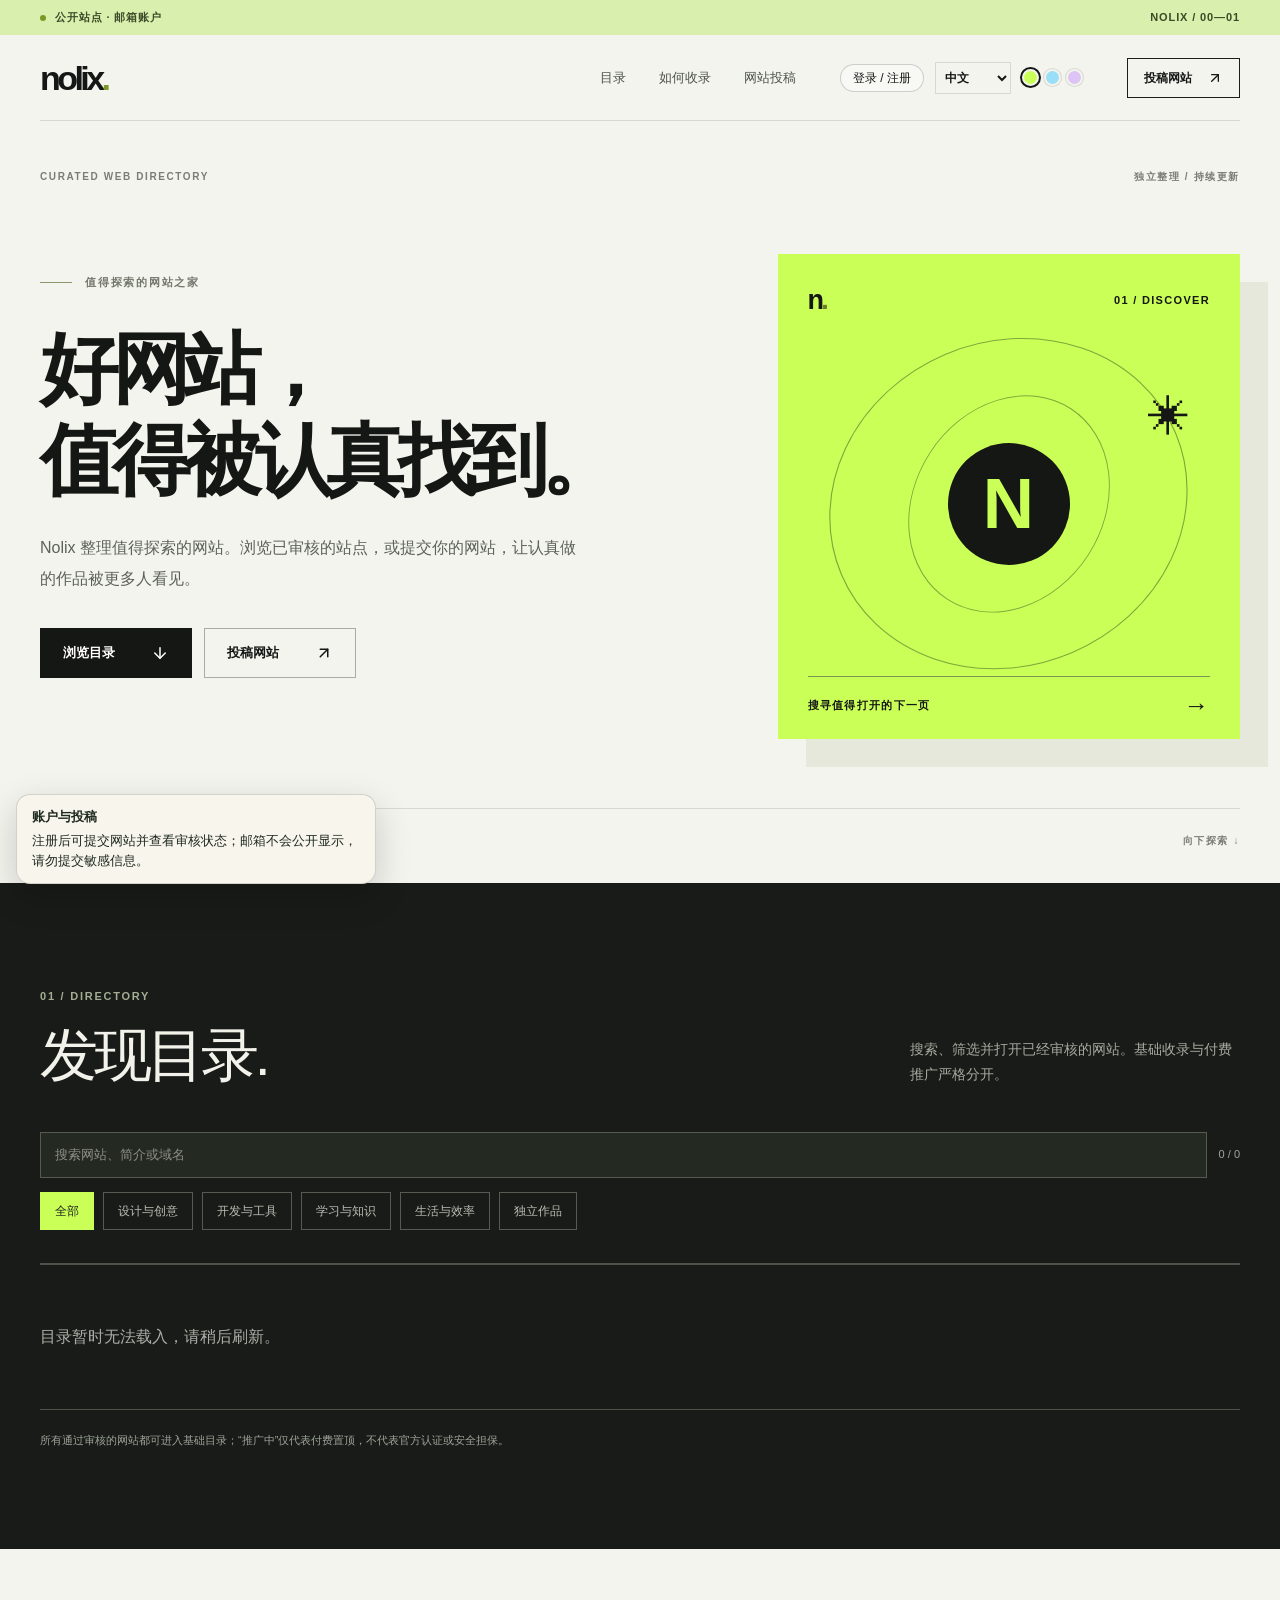
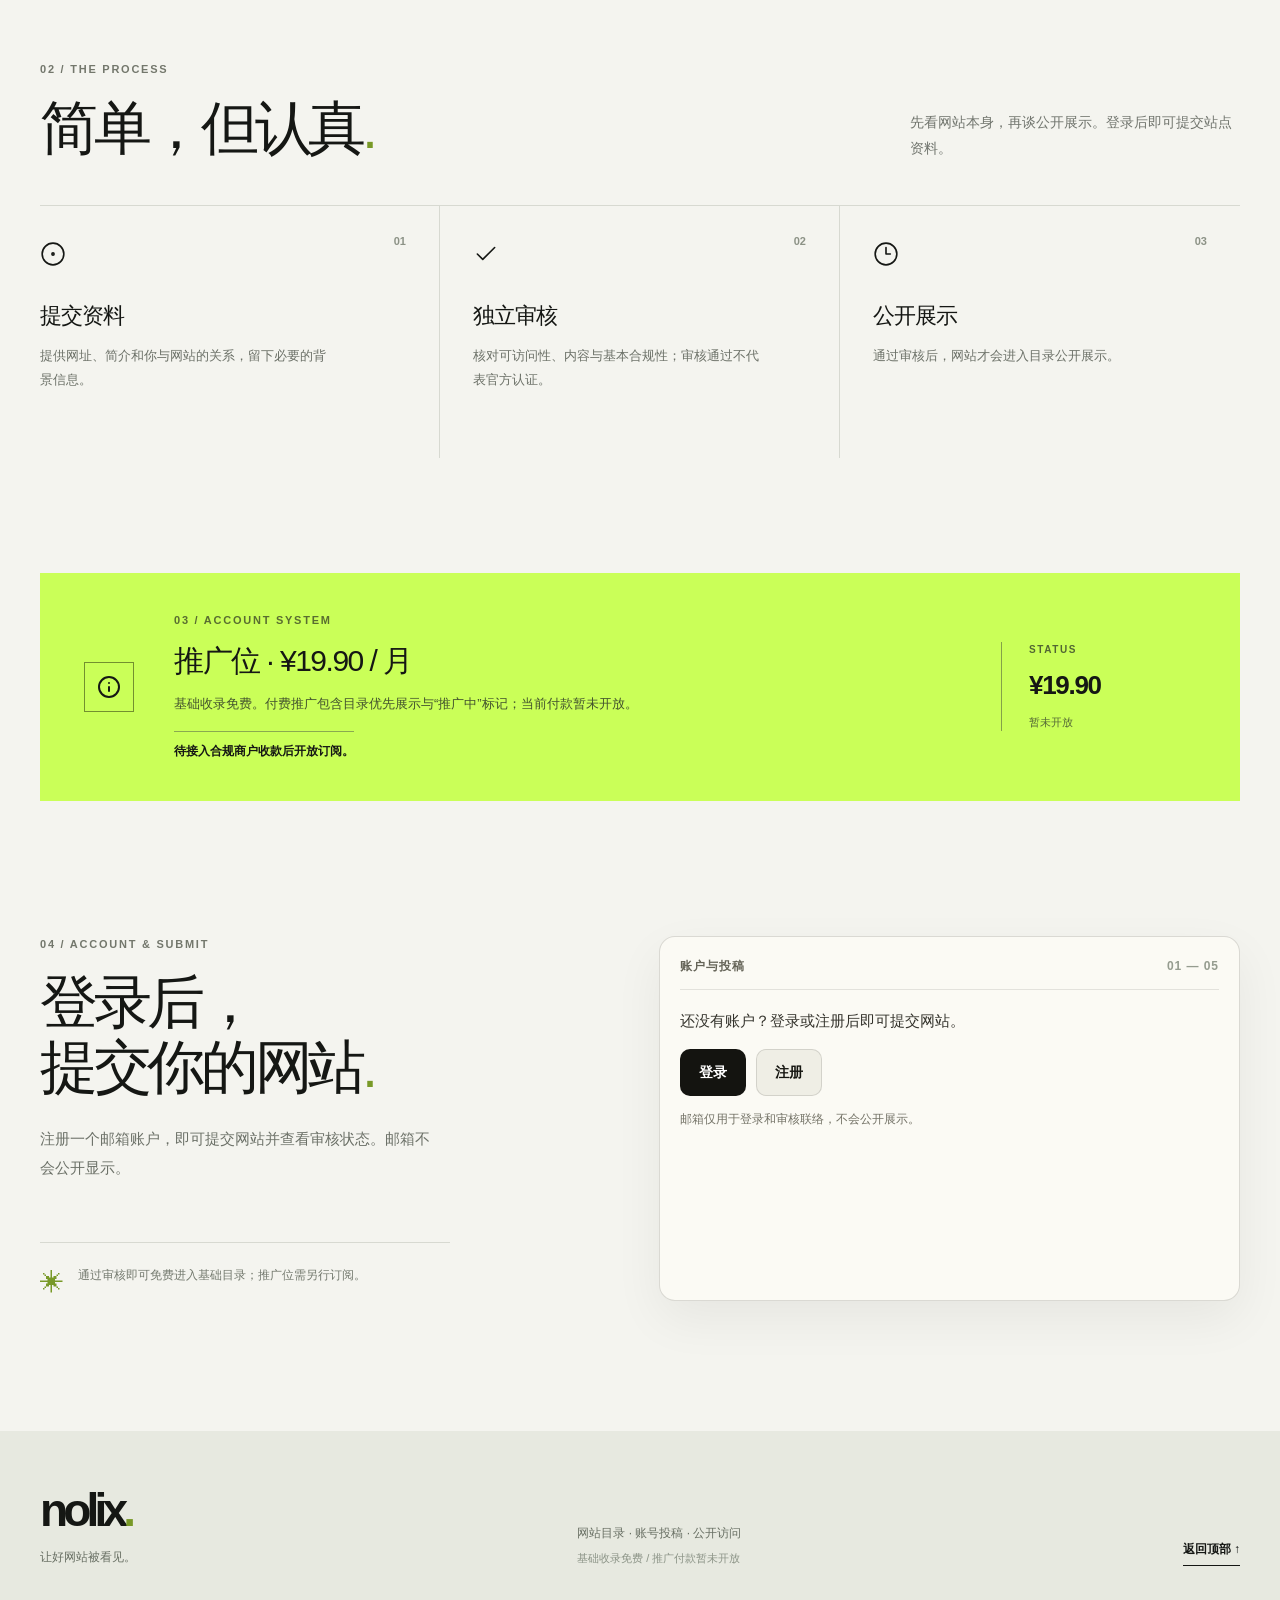
==== commit 4a8d4cef: "Switch to password auth and complete translations" ====
--- a/index.html
+++ b/index.html
@@ -588,7 +588,7 @@
 })();
 </script>
 <style id="nlx-directory-live-style">
-.nlx-directory-tools{display:flex;align-items:center;gap:12px;margin-bottom:14px}.nlx-directory-search{flex:1;display:flex;align-items:center;border:1px solid #555b50;background:#242a21;padding:0 14px;min-height:46px}.nlx-directory-search input{width:100%;border:0;outline:0;background:transparent;color:#f5f6f2;font-size:13px}.nlx-directory-count{color:#9fa79b;font-size:11px;white-space:nowrap}.category-row button{border:1px solid #555b50;color:#b8bdb3;background:transparent;padding:9px 14px;font-size:12px;cursor:pointer}.category-row button:hover,.category-row button.is-active{background:var(--lime);border-color:var(--lime);color:#1f241d}.nlx-site-list{border-top:1px solid #4c5348}.nlx-site-row{display:grid;grid-template-columns:58px minmax(0,1fr) 150px 24px;gap:18px;align-items:center;border-bottom:1px solid #4c5348;padding:23px 6px;color:#f4f5f1}.nlx-site-row:hover{background:#292f25}.nlx-site-row strong{font-size:18px}.nlx-site-row small{display:block;color:#a9afa6;line-height:1.55;margin-top:5px}.nlx-site-row .nlx-domain{font-size:10px;color:#7f887b}.nlx-site-no{color:var(--lime);font-size:11px}.nlx-site-category{font-size:12px;color:#a9afa6}.nlx-featured{display:inline-block;border:1px solid #98b76c;color:#caff58;padding:3px 6px;margin-left:8px;font-size:10px}.nlx-directory-status{border-top:1px solid #4c5348;border-bottom:1px solid #4c5348;padding:60px 0;color:#a9afa6}.auth-tabs{display:none!important}.nlx-otp-hint{font-size:11px;color:#73776f;line-height:1.6}.nlx-code-row{display:grid;gap:8px}@media(max-width:700px){.nlx-directory-tools{align-items:stretch;flex-direction:column}.nlx-directory-count{align-self:flex-end}.nlx-site-row{grid-template-columns:28px minmax(0,1fr) 20px;gap:10px}.nlx-site-category{display:none}}
+.nlx-directory-tools{display:flex;align-items:center;gap:12px;margin-bottom:14px}.nlx-directory-search{flex:1;display:flex;align-items:center;border:1px solid #555b50;background:#242a21;padding:0 14px;min-height:46px}.nlx-directory-search input{width:100%;border:0;outline:0;background:transparent;color:#f5f6f2;font-size:13px}.nlx-directory-count{color:#9fa79b;font-size:11px;white-space:nowrap}.category-row button{border:1px solid #555b50;color:#b8bdb3;background:transparent;padding:9px 14px;font-size:12px;cursor:pointer}.category-row button:hover,.category-row button.is-active{background:var(--lime);border-color:var(--lime);color:#1f241d}.nlx-site-list{border-top:1px solid #4c5348}.nlx-site-row{display:grid;grid-template-columns:58px minmax(0,1fr) 150px 24px;gap:18px;align-items:center;border-bottom:1px solid #4c5348;padding:23px 6px;color:#f4f5f1}.nlx-site-row:hover{background:#292f25}.nlx-site-row strong{font-size:18px}.nlx-site-row small{display:block;color:#a9afa6;line-height:1.55;margin-top:5px}.nlx-site-row .nlx-domain{font-size:10px;color:#7f887b}.nlx-site-no{color:var(--lime);font-size:11px}.nlx-site-category{font-size:12px;color:#a9afa6}.nlx-featured{display:inline-block;border:1px solid #98b76c;color:#caff58;padding:3px 6px;margin-left:8px;font-size:10px}.nlx-directory-status{border-top:1px solid #4c5348;border-bottom:1px solid #4c5348;padding:60px 0;color:#a9afa6}.auth-tabs{display:flex!important}@media(max-width:700px){.nlx-directory-tools{align-items:stretch;flex-direction:column}.nlx-directory-count{align-self:flex-end}.nlx-site-row{grid-template-columns:28px minmax(0,1fr) 20px;gap:10px}.nlx-site-category{display:none}}
 </style>
 <script id="nlx-directory-live-script">
 (function(){
@@ -600,27 +600,44 @@
   const categories=['设计与创意','开发与工具','学习与知识','生活与效率','独立作品'];
   const categoryCopy={zh:{'设计与创意':'设计与创意','开发与工具':'开发与工具','学习与知识':'学习与知识','生活与效率':'生活与效率','独立作品':'独立作品'},en:{'设计与创意':'Design','开发与工具':'Development','学习与知识':'Learning','生活与效率':'Productivity','独立作品':'Indie'},ja:{'设计与创意':'デザイン','开发与工具':'開発','学习与知识':'学習','生活与效率':'暮らし','独立作品':'個人作品'}};
   const words={
-    zh:{all:'全部',search:'搜索网站、简介或域名',loading:'正在载入目录…',none:'没有匹配的网站。',featured:'推广中',dirTitle:'发现目录',dirIntro:'搜索、筛选并打开已经审核的网站。基础收录与付费推广严格分开。',dirNote:'所有通过审核的网站都可进入基础目录；“推广中”仅代表付费置顶，不代表官方认证或安全担保。',login:'邮箱验证码登录',hero:'Nolix 整理值得探索的网站。浏览已审核的站点，或提交你的网站，让认真做的作品被更多人看见。',planTitle:'推广位 · ¥19.90 / 月',planBody:'基础收录免费。付费推广包含目录优先展示与“推广中”标记；当前付款暂未开放。',planHint:'待接入合规商户收款后开放订阅。',planState:'暂未开放',submitRule:'通过审核即可免费进入基础目录；推广位需另行订阅。'},
-    en:{all:'All',search:'Search sites, descriptions, or domains',loading:'Loading directory…',none:'No matching sites.',featured:'Featured',dirTitle:'The directory',dirIntro:'Search, filter, and open reviewed websites. Basic inclusion stays separate from paid promotion.',dirNote:'Every approved site can join the basic directory. Featured means paid placement only, not certification or a safety guarantee.',login:'Email code sign-in',hero:'Nolix curates websites worth exploring. Browse reviewed sites or submit your own work.',planTitle:'Featured placement · ¥19.90 / month',planBody:'Basic inclusion is free. The paid plan adds priority placement and a Featured badge; payments are not open yet.',planHint:'Subscriptions will open after a compliant merchant payment channel is connected.',planState:'Coming later',submitRule:'Approved sites enter the basic directory for free; featured placement is a separate subscription.'},
-    ja:{all:'すべて',search:'サイト名・説明・ドメインを検索',loading:'一覧を読み込み中…',none:'該当するサイトがありません。',featured:'注目掲載',dirTitle:'サイト一覧',dirIntro:'審査済みサイトを検索・絞り込みできます。基本掲載と有料プロモーションは分離しています。',dirNote:'承認済みサイトは基本一覧に掲載できます。注目掲載は有料の優先表示であり、安全保証ではありません。',login:'メール認証コード',hero:'Nolix は訪れる価値のあるサイトを紹介します。審査済みサイトを探したり、ご自身のサイトを投稿できます。',planTitle:'注目掲載 · 月額 ¥19.90',planBody:'基本掲載は無料です。有料プランでは優先表示と注目掲載バッジを提供します。現在、支払い受付は未開始です。',planHint:'適切な事業者向け決済を接続後、購読を開始します。',planState:'準備中',submitRule:'審査承認後は基本一覧へ無料掲載。有料の注目掲載は別契約です。'}
+    zh:{title:'Nolix — 让好网站被看见',language:'语言',color:'颜色',all:'全部',search:'搜索网站、简介或域名',loading:'正在载入目录…',loadError:'目录暂时无法载入，请稍后刷新。',none:'没有匹配的网站。',featured:'推广中',topline:'公开站点 · 邮箱账户',navDirectory:'目录',navHow:'如何收录',navSubmit:'网站投稿',navAuth:'登录 / 注册',myAccount:'我的账户',heroMeta:'独立整理 / 持续更新',heroEyebrow:'值得探索的网站之家',heroTitle:'好网站，',heroEm:'值得被认真找到。',hero:'Nolix 整理值得探索的网站。浏览已审核的站点，或提交你的网站，让认真做的作品被更多人看见。',browse:'浏览目录',submitSite:'投稿网站',artCaption:'搜寻值得打开的下一页',discoveryStart:'好的发现，从这里开始。',exploreDown:'向下探索 ↓',dirTitle:'发现目录',dirIntro:'搜索、筛选并打开已经审核的网站。基础收录与付费推广严格分开。',dirNote:'所有通过审核的网站都可进入基础目录；“推广中”仅代表付费置顶，不代表官方认证或安全担保。',howTitle:'简单，但认真',howIntro:'先看网站本身，再谈公开展示。登录后即可提交站点资料。',step1Title:'提交资料',step1Body:'提供网址、简介和你与网站的关系，留下必要的背景信息。',step2Title:'独立审核',step2Body:'核对可访问性、内容与基本合规性；审核通过不代表官方认证。',step3Title:'公开展示',step3Body:'通过审核后，网站才会进入目录公开展示。',planTitle:'推广位 · ¥19.90 / 月',planBody:'基础收录免费。付费推广包含目录优先展示与“推广中”标记；当前付款暂未开放。',planHint:'待接入合规商户收款后开放订阅。',planState:'暂未开放',submitTitleA:'登录后，',submitTitleB:'提交你的网站',submitIntro:'注册一个邮箱账户，即可提交网站并查看审核状态。邮箱不会公开显示。',submitRule:'通过审核即可免费进入基础目录；推广位需另行订阅。',cardTitle:'账户与投稿',guestLead:'还没有账户？登录或注册后即可提交网站。',login:'登录',register:'注册',fineprint:'邮箱仅用于登录和审核联络，不会公开展示。',currentAccount:'当前账户',logout:'退出登录',siteName:'网站名称',siteNamePh:'例如：Nolix 灵感目录',siteUrl:'网站地址',description:'一句话介绍',descriptionPh:'这个网站值得被收录的理由',contact:'联系邮箱（可选）',contactPh:'用于审核联络，不会公开',submitReview:'提交审核',mySubmissions:'我的投稿',footerTagline:'让好网站被看见。',footerMeta:'网站目录 · 账号投稿 · 公开访问',footerSmall:'基础收录免费 / 推广付款暂未开放',backTop:'返回顶部 ↑',previewText:'注册后可提交网站并查看审核状态；邮箱不会公开显示，请勿提交敏感信息。',authTitle:'邮箱密码登录',authSub:'使用邮箱和密码登录；新用户可直接注册。',displayName:'显示名称',displayNamePh:'例如：Nolix 用户',email:'邮箱',password:'密码',passwordPh:'至少 8 位',confirmPassword:'确认密码',confirmPh:'再次输入密码',createAccount:'创建账户',privacy:'邮箱仅用于登录与审核联络，不会公开展示。请勿在投稿中提交密码、证件或联系方式以外的敏感信息。',adminTitle:'审核后台',adminOnly:'仅管理员可见。审核结果会立即保存到数据库。',refresh:'刷新'},
+    en:{title:'Nolix — Discover good websites',language:'Language',color:'Color',all:'All',search:'Search sites, descriptions, or domains',loading:'Loading directory…',loadError:'The directory could not be loaded. Please refresh later.',none:'No matching sites.',featured:'Featured',topline:'Public directory · Email accounts',navDirectory:'Directory',navHow:'How it works',navSubmit:'Submit a site',navAuth:'Sign in / Register',myAccount:'My account',heroMeta:'Independently curated / Continuously updated',heroEyebrow:'A HOME FOR GOOD WEBSITES',heroTitle:'Good websites',heroEm:'deserve to be found.',hero:'Nolix curates websites worth exploring. Browse reviewed sites or submit your own work so thoughtful projects reach more people.',browse:'Browse directory',submitSite:'Submit a site',artCaption:'Find the next page worth opening',discoveryStart:'A good discovery starts here.',exploreDown:'Explore below ↓',dirTitle:'The directory',dirIntro:'Search, filter, and open reviewed websites. Basic inclusion stays separate from paid promotion.',dirNote:'Every approved site can join the basic directory. Featured means paid placement only, not certification or a safety guarantee.',howTitle:'Simple, but thoughtful',howIntro:'We review the website before publishing it. Sign in to submit your site.',step1Title:'Submit details',step1Body:'Share the URL, a short description, and your relationship to the website.',step2Title:'Independent review',step2Body:'We check accessibility, content, and basic compliance. Approval is not an official endorsement.',step3Title:'Public listing',step3Body:'A website appears in the directory only after approval.',planTitle:'Featured placement · ¥19.90 / month',planBody:'Basic inclusion is free. The paid plan adds priority placement and a Featured badge; payments are not open yet.',planHint:'Subscriptions will open after a compliant merchant payment channel is connected.',planState:'Coming later',submitTitleA:'Sign in, then',submitTitleB:'submit your website',submitIntro:'Create an email account to submit a website and track its review status. Your email stays private.',submitRule:'Approved sites enter the basic directory for free; featured placement is a separate subscription.',cardTitle:'Account & submissions',guestLead:'No account yet? Sign in or register to submit a website.',login:'Sign in',register:'Register',fineprint:'Your email is used only for sign-in and review contact. It is never displayed publicly.',currentAccount:'Current account',logout:'Sign out',siteName:'Website name',siteNamePh:'Example: Nolix Inspiration Directory',siteUrl:'Website URL',description:'Short description',descriptionPh:'Why should this website be included?',contact:'Contact email (optional)',contactPh:'Used for review only; never public',submitReview:'Submit for review',mySubmissions:'My submissions',footerTagline:'Helping good websites get discovered.',footerMeta:'Website directory · Account submissions · Public access',footerSmall:'Basic inclusion is free / Featured payments are paused',backTop:'Back to top ↑',previewText:'Register to submit websites and track review status. Your email remains private; do not submit sensitive information.',authTitle:'Email and password',authSub:'Sign in with your email and password, or register a new account.',displayName:'Display name',displayNamePh:'Example: Nolix user',email:'Email',password:'Password',passwordPh:'At least 8 characters',confirmPassword:'Confirm password',confirmPh:'Enter the password again',createAccount:'Create account',privacy:'Your email is used only for sign-in and review contact. Never submit passwords, identity documents, or unnecessary sensitive information.',adminTitle:'Review dashboard',adminOnly:'Administrator only. Review decisions are saved immediately.',refresh:'Refresh'},
+    ja:{title:'Nolix — 良いサイトを見つけよう',language:'言語',color:'テーマカラー',all:'すべて',search:'サイト名・説明・ドメインを検索',loading:'一覧を読み込み中…',loadError:'一覧を読み込めませんでした。しばらくしてから更新してください。',none:'該当するサイトがありません。',featured:'注目掲載',topline:'公開サイト一覧 · メールアカウント',navDirectory:'サイト一覧',navHow:'掲載の流れ',navSubmit:'サイトを投稿',navAuth:'ログイン / 登録',myAccount:'マイアカウント',heroMeta:'独自に選定 / 継続更新',heroEyebrow:'良いウェブサイトのための場所',heroTitle:'良いサイトは、',heroEm:'きちんと見つけられるべき。',hero:'Nolix は訪れる価値のあるサイトを紹介します。審査済みサイトを探したり、ご自身のサイトを投稿できます。',browse:'一覧を見る',submitSite:'サイトを投稿',artCaption:'次に開きたいページを探す',discoveryStart:'良い発見は、ここから。',exploreDown:'下へ進む ↓',dirTitle:'サイト一覧',dirIntro:'審査済みサイトを検索・絞り込みできます。基本掲載と有料プロモーションは分離しています。',dirNote:'承認済みサイトは基本一覧に掲載できます。注目掲載は有料の優先表示であり、安全保証ではありません。',howTitle:'シンプルに、丁寧に',howIntro:'公開前にサイトを確認します。ログインすると投稿できます。',step1Title:'情報を投稿',step1Body:'URL、短い紹介、サイトとの関係を入力してください。',step2Title:'独立審査',step2Body:'アクセス、内容、基本的な適合性を確認します。承認は公式認定ではありません。',step3Title:'一般公開',step3Body:'審査で承認されたサイトだけが一覧に掲載されます。',planTitle:'注目掲載 · 月額 ¥19.90',planBody:'基本掲載は無料です。有料プランでは優先表示と注目掲載バッジを提供します。現在、支払い受付は未開始です。',planHint:'適切な事業者向け決済を接続後、購読を開始します。',planState:'準備中',submitTitleA:'ログインして、',submitTitleB:'サイトを投稿',submitIntro:'メールアカウントを作成すると、サイト投稿と審査状況の確認ができます。メールは公開されません。',submitRule:'審査承認後は基本一覧へ無料掲載。有料の注目掲載は別契約です。',cardTitle:'アカウントと投稿',guestLead:'アカウントをお持ちでない場合は、ログインまたは登録して投稿できます。',login:'ログイン',register:'登録',fineprint:'メールはログインと審査連絡にのみ使用し、公開しません。',currentAccount:'現在のアカウント',logout:'ログアウト',siteName:'サイト名',siteNamePh:'例：Nolix インスピレーション一覧',siteUrl:'サイトURL',description:'短い紹介',descriptionPh:'このサイトを掲載する理由',contact:'連絡先メール（任意）',contactPh:'審査連絡のみに使用・非公開',submitReview:'審査へ送信',mySubmissions:'自分の投稿',footerTagline:'良いサイトを、もっと見つけやすく。',footerMeta:'サイト一覧 · アカウント投稿 · 一般公開',footerSmall:'基本掲載は無料 / 有料掲載は準備中',backTop:'ページ上部へ ↑',previewText:'登録後、サイト投稿と審査状況の確認ができます。メールは公開されません。機密情報は入力しないでください。',authTitle:'メールとパスワード',authSub:'メールとパスワードでログインするか、新規登録してください。',displayName:'表示名',displayNamePh:'例：Nolix ユーザー',email:'メール',password:'パスワード',passwordPh:'8文字以上',confirmPassword:'パスワード確認',confirmPh:'もう一度入力',createAccount:'アカウントを作成',privacy:'メールはログインと審査連絡にのみ使用し、公開しません。パスワード、身分証明書など不要な機密情報は投稿しないでください。',adminTitle:'審査画面',adminOnly:'管理者のみ表示されます。審査結果はすぐに保存されます。',refresh:'更新'}
+  };
+  const listingCopy={
+    Google:{zh:'Google 官方入口，提供搜索、邮箱、地图与在线办公等服务。',en:'The official Google entry point for Search, Gmail, Maps, and online productivity tools.',ja:'Google の公式サイト。検索、Gmail、マップ、オンライン業務ツールを利用できます。'},
+    DeepSeek:{zh:'DeepSeek 官方入口，提供大模型对话、开发平台与相关产品信息。',en:'The official DeepSeek site for AI chat, developer tools, and product information.',ja:'DeepSeek の公式サイト。AI チャット、開発者向け機能、製品情報を提供します。'}
   };
   let locale=localStorage.getItem('nolix.locale')||'zh';
   let rows=[];
   let active='';
   let query='';
   let listEl,countEl,searchEl,categoryEl,statusEl;
+  const staticBindings=[];
+  const dynamicBindings=[];
+  const dynamicBound=new WeakSet();
   function el(tag,cls,text){const node=document.createElement(tag);if(cls)node.className=cls;if(text!=null)node.textContent=text;return node}
   async function request(path,options){options=options||{};const response=await fetch(BASE+path,{method:options.method||'GET',headers:{apikey:KEY,'Content-Type':'application/json',...(options.token?{Authorization:'Bearer '+options.token}:{})},body:options.body?JSON.stringify(options.body):undefined});const data=await response.json().catch(()=>null);if(!response.ok)throw new Error((data&&(data.msg||data.message))||'Request failed');return data}
   function renderCategories(){categoryEl.textContent='';[['',words[locale].all],...categories.map(c=>[c,categoryCopy[locale][c]])].forEach(([value,label])=>{const b=el('button',value===active?'is-active':'',label);b.type='button';b.onclick=()=>{active=value;renderCategories();renderDirectory()};categoryEl.appendChild(b)})}
-  function renderDirectory(){if(!listEl)return;const needle=query.trim().toLowerCase();const visible=rows.filter(item=>(!active||item.category===active)&&(!needle||(`${item.name} ${item.summary} ${item.url}`).toLowerCase().includes(needle)));countEl.textContent=visible.length+' / '+rows.length;listEl.textContent='';statusEl.hidden=true;if(!visible.length){statusEl.hidden=false;statusEl.textContent=rows.length?words[locale].none:words[locale].loading;return}visible.forEach((item,index)=>{const a=el('a','nlx-site-row');a.href=item.url;a.target='_blank';a.rel='noopener noreferrer nofollow';a.appendChild(el('span','nlx-site-no',String(index+1).padStart(2,'0')));const detail=el('span','');const title=el('strong','',item.name);if(item.display_until&&item.display_until>new Date().toISOString())title.appendChild(el('span','nlx-featured',words[locale].featured));detail.appendChild(title);detail.appendChild(el('small','',item.summary));try{detail.appendChild(el('small','nlx-domain',new URL(item.url).hostname.replace(/^www\./,'')))}catch(e){}a.appendChild(detail);a.appendChild(el('span','nlx-site-category',categoryCopy[locale][item.category]||item.category));a.appendChild(el('span','', '↗'));listEl.appendChild(a)})}
-  async function loadDirectory(){statusEl.hidden=false;statusEl.textContent=words[locale].loading;try{rows=await request('/rest/v1/nolix_public_listings?select=id,name,url,category,summary,display_until&order=display_until.desc.nullslast,reviewed_at.desc');renderDirectory()}catch(e){statusEl.textContent='目录暂时无法载入，请稍后刷新。'}}
+  function renderDirectory(){if(!listEl)return;const needle=query.trim().toLowerCase();const visible=rows.filter(item=>(!active||item.category===active)&&(!needle||(`${item.name} ${item.summary} ${item.url}`).toLowerCase().includes(needle)));countEl.textContent=visible.length+' / '+rows.length;listEl.textContent='';statusEl.hidden=true;if(!visible.length){statusEl.hidden=false;statusEl.textContent=rows.length?words[locale].none:words[locale].loading;return}visible.forEach((item,index)=>{const a=el('a','nlx-site-row');a.href=item.url;a.target='_blank';a.rel='noopener noreferrer nofollow';a.appendChild(el('span','nlx-site-no',String(index+1).padStart(2,'0')));const detail=el('span','');const title=el('strong','',item.name);if(item.display_until&&item.display_until>new Date().toISOString())title.appendChild(el('span','nlx-featured',words[locale].featured));detail.appendChild(title);detail.appendChild(el('small','',(listingCopy[item.name]&&listingCopy[item.name][locale])||item.summary));try{detail.appendChild(el('small','nlx-domain',new URL(item.url).hostname.replace(/^www\./,'')))}catch(e){}a.appendChild(detail);a.appendChild(el('span','nlx-site-category',categoryCopy[locale][item.category]||item.category));a.appendChild(el('span','', '↗'));listEl.appendChild(a)})}
+  async function loadDirectory(){statusEl.hidden=false;statusEl.textContent=words[locale].loading;try{rows=await request('/rest/v1/nolix_public_listings?select=id,name,url,category,summary,display_until&order=display_until.desc.nullslast,reviewed_at.desc');renderDirectory()}catch(e){statusEl.textContent=words[locale].loadError}}
   function setupDirectory(){const section=document.querySelector('#directory .wrap');if(!section)return;const old=section.querySelector('.directory-empty');const oldCategories=section.querySelector('.category-row');const note=section.querySelector('.directory-note');if(old)old.remove();const tools=el('div','nlx-directory-tools');const label=el('label','nlx-directory-search');searchEl=document.createElement('input');searchEl.type='search';searchEl.placeholder=words[locale].search;searchEl.oninput=()=>{query=searchEl.value;renderDirectory()};label.appendChild(searchEl);countEl=el('span','nlx-directory-count','0 / 0');tools.append(label,countEl);section.insertBefore(tools,oldCategories);categoryEl=oldCategories;categoryEl.textContent='';listEl=el('div','nlx-site-list');statusEl=el('div','nlx-directory-status',words[locale].loading);section.insertBefore(listEl,note);section.insertBefore(statusEl,note);renderCategories();loadDirectory()}
   function saveSession(data){localStorage.setItem(SESSION,JSON.stringify({access_token:data.access_token,refresh_token:data.refresh_token,expires_at:Date.now()+((data.expires_in||3600)*1000),user:data.user||null}))}
-  function setupOtp(){document.querySelectorAll('[data-auth-open]').forEach((b,i)=>{b.setAttribute('data-auth-open','login');if(i>0)b.hidden=true;else b.textContent=words[locale].login});const old=document.getElementById('nlx-login-form');const register=document.getElementById('nlx-register-form');if(!old)return;if(register)register.hidden=true;const form=old.cloneNode(false);old.replaceWith(form);form.innerHTML='<div class="nlx-field"><label for="nlx-otp-email">邮箱</label><input id="nlx-otp-email" type="email" autocomplete="email" required placeholder="you@example.com"></div><div class="nlx-field nlx-code-row" id="nlx-code-wrap" hidden><label for="nlx-otp-code">邮件验证码</label><input id="nlx-otp-code" inputmode="numeric" autocomplete="one-time-code" pattern="[0-9]{6,8}" maxlength="8" placeholder="输入验证码"></div><button type="submit" class="nlx-btn nlx-btn-dark auth-submit">发送验证码</button><p id="nlx-otp-message" class="auth-message" role="status"></p><p class="nlx-otp-hint">新用户会自动注册，无需密码。验证码用于确认邮箱归属。</p>';let sent=false;form.onsubmit=async(event)=>{event.preventDefault();const email=document.getElementById('nlx-otp-email').value.trim().toLowerCase();const code=document.getElementById('nlx-otp-code').value.trim();const msg=document.getElementById('nlx-otp-message');const button=form.querySelector('button');msg.textContent='';button.disabled=true;try{if(!sent){await request('/auth/v1/otp',{method:'POST',body:{email:email,create_user:true}});sent=true;document.getElementById('nlx-code-wrap').hidden=false;button.textContent='验证并登录';msg.textContent='验证码已发送，请检查邮箱。'}else{const data=await request('/auth/v1/verify',{method:'POST',body:{type:'email',email:email,token:code}});saveSession(data);location.reload()}}catch(e){msg.textContent='操作失败：'+e.message}finally{button.disabled=false;if(!sent)button.textContent='发送验证码'}}}
-  function applyLocale(){const w=words[locale];const select=document.querySelector('.preference-language select');if(select)select.value=locale;const h2=document.querySelector('#directory h2');if(h2)h2.textContent=w.dirTitle+'.';const intro=document.querySelector('#directory .section-heading>p');if(intro)intro.textContent=w.dirIntro;const note=document.querySelector('#directory .directory-note');if(note)note.textContent=w.dirNote;const hero=document.querySelector('.hero-description');if(hero)hero.textContent=w.hero;const planTitle=document.getElementById('payment-title');if(planTitle)planTitle.textContent=w.planTitle;const planBody=document.querySelector('.payment-copy>p:not(.section-index)');if(planBody)planBody.textContent=w.planBody;const planHint=document.querySelector('.payment-hint');if(planHint)planHint.textContent=w.planHint;const price=document.querySelector('.payment-price strong');if(price)price.textContent='¥19.90';const state=document.querySelector('.payment-price small');if(state)state.textContent=w.planState;const rule=document.querySelector('.submit-rule p');if(rule)rule.textContent=w.submitRule;if(searchEl)searchEl.placeholder=w.search;const title=document.getElementById('nlx-auth-title');if(title)title.textContent=w.login;renderCategories();renderDirectory()}
+  const staticSpecs=[
+    ['语言','language'],['公开站点 · 邮箱账户','topline'],['目录','navDirectory'],['如何收录','navHow'],['网站投稿','navSubmit'],['登录 / 注册','navAuth'],['提交网站','submitSite'],['独立整理 / 持续更新','heroMeta'],['A HOME FOR GOOD WEBSITES','heroEyebrow'],['好网站，','heroTitle'],['值得被认真找到。','heroEm'],['浏览目录','browse'],['投稿网站','submitSite'],['搜寻值得打开的下一页','artCaption'],['好的发现，从这里开始。','discoveryStart'],['向下探索 ↓','exploreDown'],['简单，但认真','howTitle'],['先看网站本身，再谈公开展示。登录后即可提交站点资料。','howIntro'],['提交资料','step1Title'],['提供网址、简介和你与网站的关系，留下必要的背景信息。','step1Body'],['独立审核','step2Title'],['核对可访问性、内容与基本合规性；审核通过不代表官方认证。','step2Body'],['公开展示','step3Title'],['通过审核后，网站才会进入目录公开展示。','step3Body'],['登录后，','submitTitleA'],['提交你的网站','submitTitleB'],['注册一个邮箱账户，即可提交网站并查看审核状态。邮箱不会公开显示。','submitIntro'],['仅用于目录收录，不提供在线交易功能。','submitRule'],['账户与投稿','cardTitle'],['还没有账户？登录或注册后即可提交网站。','guestLead'],['登录','login'],['注册','register'],['邮箱仅用于登录和审核联络，不会公开展示。','fineprint'],['当前账户','currentAccount'],['退出登录','logout'],['网站名称','siteName'],['网站地址','siteUrl'],['一句话介绍','description'],['联系邮箱（可选）','contact'],['提交审核','submitReview'],['我的投稿','mySubmissions'],['让好网站被看见。','footerTagline'],['网站目录 · 账号投稿 · 公开访问','footerMeta'],['独立项目 / 非商业','footerSmall'],['返回顶部 ↑','backTop'],['注册后可提交网站并查看审核状态；邮箱不会公开显示，请勿提交敏感信息。','previewText'],['登录或注册','authTitle'],['邮箱账户仅用于网站投稿与审核联络。','authSub'],['显示名称','displayName'],['邮箱','email'],['密码','password'],['确认密码','confirmPassword'],['创建账户','createAccount'],['邮箱仅用于登录与审核联络，不会公开展示。请勿在投稿中提交密码、证件或联系方式以外的敏感信息。','privacy'],['审核后台','adminTitle'],['仅管理员邮箱可见。审核结果会立即保存到数据库。','adminOnly'],['刷新','refresh']
+  ];
+  const dynamicCopy={
+    '登录':{zh:'登录',en:'Sign in',ja:'ログイン'},'登录中…':{zh:'登录中…',en:'Signing in…',ja:'ログイン中…'},'登录成功。':{zh:'登录成功。',en:'Signed in.',ja:'ログインしました。'},'创建账户':{zh:'创建账户',en:'Create account',ja:'アカウントを作成'},'创建中…':{zh:'创建中…',en:'Creating…',ja:'作成中…'},'提交审核':{zh:'提交审核',en:'Submit for review',ja:'審査へ送信'},'提交中…':{zh:'提交中…',en:'Submitting…',ja:'送信中…'},'加载中…':{zh:'加载中…',en:'Loading…',ja:'読み込み中…'},'已通过':{zh:'已通过',en:'Approved',ja:'承認済み'},'未通过':{zh:'未通过',en:'Rejected',ja:'非承認'},'待审核':{zh:'待审核',en:'Pending',ja:'審査待ち'},'通过':{zh:'通过',en:'Approve',ja:'承認'},'不通过':{zh:'不通过',en:'Reject',ja:'非承認'},'请输入邮箱和密码。':{zh:'请输入邮箱和密码。',en:'Enter your email and password.',ja:'メールとパスワードを入力してください。'},'邮箱或密码错误。':{zh:'邮箱或密码错误。',en:'Incorrect email or password.',ja:'メールまたはパスワードが正しくありません。'},'该邮箱已经注册，请直接登录。':{zh:'该邮箱已经注册，请直接登录。',en:'This email is already registered. Please sign in.',ja:'このメールは登録済みです。ログインしてください。'},'密码至少需要 8 位。':{zh:'密码至少需要 8 位。',en:'The password must be at least 8 characters.',ja:'パスワードは8文字以上必要です。'},'两次输入的密码不一致。':{zh:'两次输入的密码不一致。',en:'The passwords do not match.',ja:'パスワードが一致しません。'},'注册成功，请查收邮件完成验证后登录。':{zh:'注册成功，请查收邮件完成验证后登录。',en:'Account created. Check your email to confirm it before signing in.',ja:'登録しました。メールで確認後、ログインしてください。'},'注册成功。':{zh:'注册成功。',en:'Account created.',ja:'登録しました。'},'投稿已提交，等待审核。':{zh:'投稿已提交，等待审核。',en:'Submission received and awaiting review.',ja:'投稿を受け付けました。審査をお待ちください。'},'还没有投稿。填写上方表单，提交第一个网站。':{zh:'还没有投稿。填写上方表单，提交第一个网站。',en:'No submissions yet. Use the form above to submit your first website.',ja:'投稿はまだありません。上のフォームから最初のサイトを投稿してください。'}
+  };
+  function bindStaticText(){const elements=document.querySelectorAll('body *:not(script):not(style)');staticSpecs.forEach(([source,key])=>{elements.forEach(element=>{Array.from(element.childNodes).forEach(node=>{if(node.nodeType===3&&node.data.trim()===source&&!staticBindings.some(item=>item.node===node))staticBindings.push({node,key})})})})}
+  function registerDynamicText(root){const walker=document.createTreeWalker(root||document.body,NodeFilter.SHOW_TEXT);let node;while((node=walker.nextNode())){const source=node.data.trim();if(dynamicCopy[source]&&!dynamicBound.has(node)&&!['SCRIPT','STYLE'].includes(node.parentElement&&node.parentElement.tagName)){dynamicBound.add(node);dynamicBindings.push({node,copy:dynamicCopy[source]})}}}
+  function observeDynamicText(){registerDynamicText(document.body);new MutationObserver(records=>{records.forEach(record=>{if(record.type==='characterData')registerDynamicText(record.target.parentNode);else record.addedNodes.forEach(node=>{if(node.nodeType===1)registerDynamicText(node);else if(node.nodeType===3)registerDynamicText(node.parentNode)})});dynamicBindings.forEach(item=>{const next=item.copy[locale];if(item.node.isConnected&&item.node.data!==next)item.node.data=next})}).observe(document.body,{subtree:true,childList:true,characterData:true})}
+  function setText(selector,value){const node=document.querySelector(selector);if(node)node.textContent=value}
+  function setPlaceholder(id,value){const node=document.getElementById(id);if(node)node.placeholder=value}
+  function applyLocale(){const w=words[locale];document.documentElement.lang=locale==='zh'?'zh-CN':locale;document.title=w.title;staticBindings.forEach(item=>{const next=w[item.key];if(item.node.isConnected&&item.node.data!==next)item.node.data=next});dynamicBindings.forEach(item=>{const next=item.copy[locale];if(item.node.isConnected&&item.node.data!==next)item.node.data=next});const select=document.querySelector('.preference-language select');if(select){select.value=locale;select.setAttribute('aria-label',locale==='zh'?'语言':locale==='en'?'Language':'言語')}setText('#directory h2',w.dirTitle+'.');setText('#directory .section-heading>p',w.dirIntro);setText('#directory .directory-note',w.dirNote);setText('.hero-description',w.hero);setText('#payment-title',w.planTitle);setText('.payment-copy>p:not(.section-index)',w.planBody);setText('.payment-hint',w.planHint);setText('.payment-price strong','¥19.90');setText('.payment-price small',w.planState);setText('.submit-rule p',w.submitRule);setText('#nlx-auth-title',w.authTitle);setText('.nlx-auth-sub',w.authSub);setText('#nlx-tab-login',w.login);setText('#nlx-tab-register',w.register);setText('#nlx-login-form button[type="submit"]',w.login);setText('#nlx-register-form button[type="submit"]',w.createAccount);setText('[data-auth-open="login"]',w.login);setText('[data-auth-open="register"]',w.register);setText('#nlx-submit-btn',w.submitReview);setText('.footer small',w.footerSmall);setPlaceholder('nlx-site-name',w.siteNamePh);setPlaceholder('nlx-description',w.descriptionPh);setPlaceholder('nlx-contact',w.contactPh);setPlaceholder('nlx-register-name',w.displayNamePh);setPlaceholder('nlx-login-password',w.passwordPh);setPlaceholder('nlx-register-password',w.passwordPh);setPlaceholder('nlx-register-confirm',w.confirmPh);if(searchEl)searchEl.placeholder=w.search;let signedIn=false;try{const saved=JSON.parse(localStorage.getItem(SESSION)||'null');signedIn=!!(saved&&saved.user)}catch(e){}setText('#nav-auth-button',signedIn?w.myAccount:w.navAuth);renderCategories();renderDirectory()}
   function setupPreferences(){const select=document.querySelector('.preference-language select');if(select){select.value=locale;select.onchange=()=>{locale=select.value;localStorage.setItem('nolix.locale',locale);applyLocale()}}const palette={green:['#789927','#d9efad','#3b4a28','#caff58'],blue:['#25729a','#c6ecfa','#204352','#9bdef7'],violet:['#76539a','#eadcf7','#4d365c','#dec4f5']};document.querySelectorAll('.theme-swatch').forEach(btn=>{btn.onclick=()=>{const name=['green','blue','violet'].find(x=>btn.classList.contains(x))||'green';const p=palette[name];document.documentElement.style.setProperty('--brand-accent',p[0]);document.documentElement.style.setProperty('--top-bg',p[1]);document.documentElement.style.setProperty('--top-fg',p[2]);document.documentElement.style.setProperty('--lime',p[3]);localStorage.setItem('nolix.theme',name);document.querySelectorAll('.theme-swatch').forEach(x=>x.classList.toggle('selected',x===btn))}});const saved=localStorage.getItem('nolix.theme');if(saved){const btn=document.querySelector('.theme-swatch.'+saved);if(btn)btn.click()}}
-  function protectAdminUi(){let local=null;try{local=JSON.parse(localStorage.getItem(SESSION)||'null')}catch(e){}const email=local&&local.user&&String(local.user.email||'').toLowerCase();if(email!==ADMIN){const panel=document.getElementById('nlx-admin-panel');if(panel)panel.remove()}}
-  function init(){setupDirectory();setupOtp();setupPreferences();applyLocale();protectAdminUi();document.querySelector('.footer small')?.replaceChildren(document.createTextNode('基础收录免费 / 推广付款暂未开放'))}
+  function protectAdminUi(){let local=null;try{local=JSON.parse(localStorage.getItem(SESSION)||'null')}catch(e){}const email=local&&local.user&&String(local.user.email||'').toLowerCase();const panel=document.getElementById('nlx-admin-panel');if(panel)panel.hidden=email!==ADMIN}
+  function init(){bindStaticText();setupDirectory();setupPreferences();observeDynamicText();applyLocale();protectAdminUi()}
   if(document.readyState==='loading')document.addEventListener('DOMContentLoaded',init);else init();
 })();
 </script></body></html>
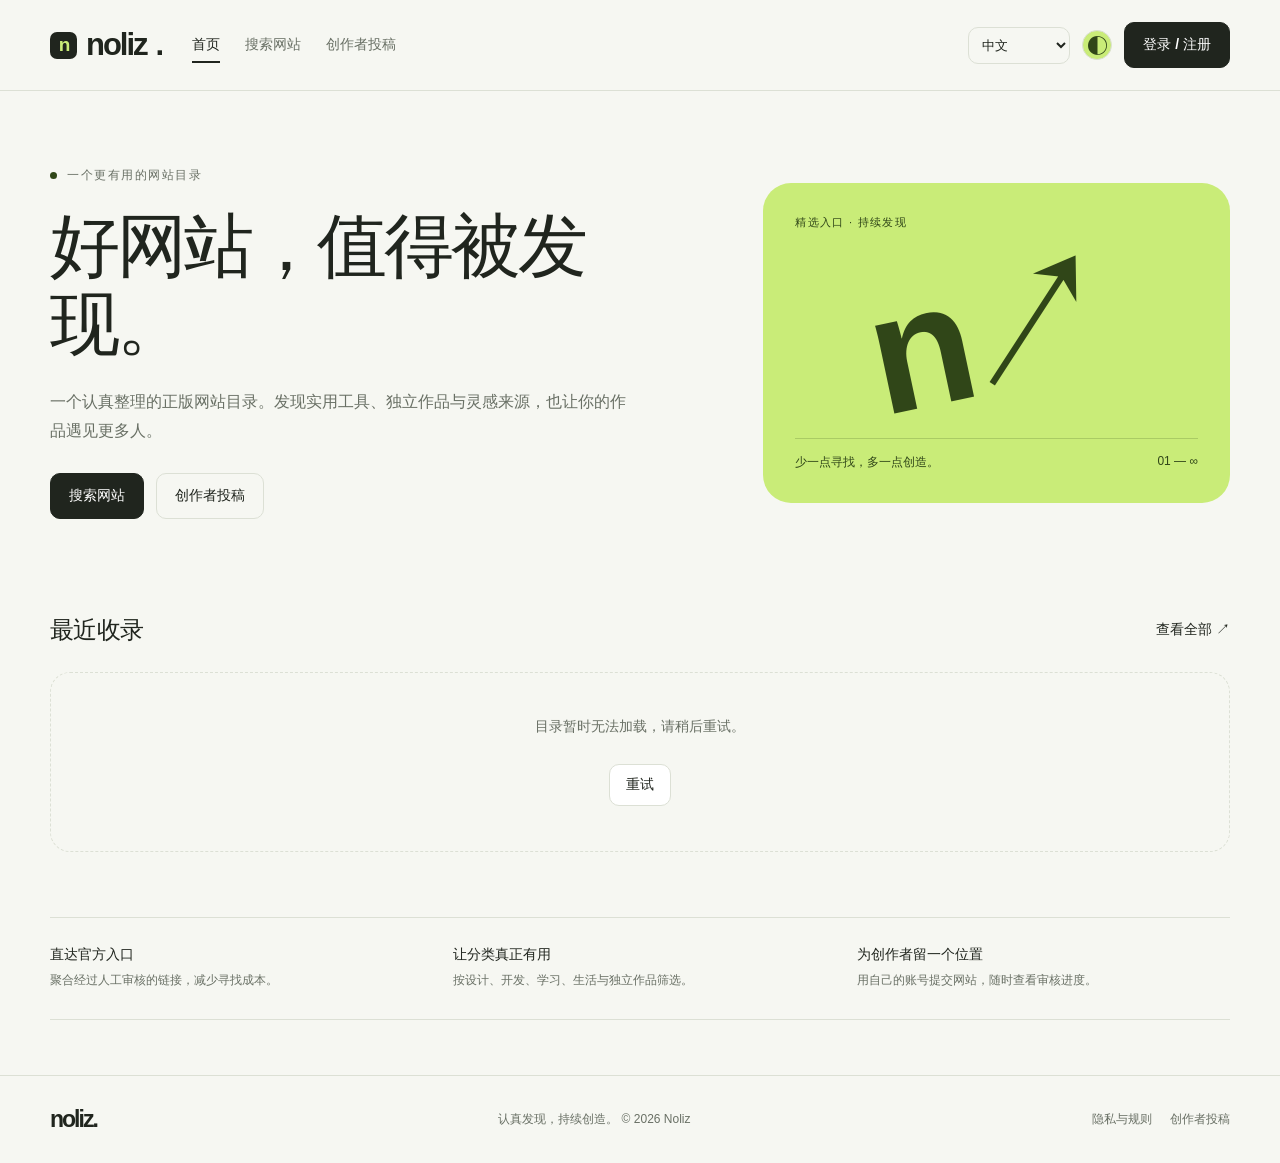
==== commit 5e8a39fd: "Rebrand to Noliz with dedicated pages, protected admin workspace and server CAPTCHA" ====
--- a/index.html
+++ b/index.html
@@ -1,643 +1,20 @@
-<!DOCTYPE html><html lang="zh-CN"><head><meta charSet="utf-8"/><meta name="viewport" content="width=device-width, initial-scale=1"/><style>/*! tailwindcss v4.2.1 | MIT License | https://tailwindcss.com */
-@layer properties{@supports (((-webkit-hyphens:none)) and (not (margin-trim:inline))) or ((-moz-orient:inline) and (not (color:rgb(from red r g b)))){*,:before,:after{--tw-translate-x:0;--tw-translate-y:0;--tw-translate-z:0;--tw-rotate-x:initial;--tw-rotate-y:initial;--tw-rotate-z:initial;--tw-skew-x:initial;--tw-skew-y:initial;--tw-scroll-snap-strictness:proximity;--tw-space-x-reverse:0;--tw-border-style:solid;--tw-leading:initial;--tw-font-weight:initial;--tw-tracking:initial;--tw-ordinal:initial;--tw-slashed-zero:initial;--tw-numeric-figure:initial;--tw-numeric-spacing:initial;--tw-numeric-fraction:initial;--tw-shadow:0 0 #0000;--tw-shadow-color:initial;--tw-shadow-alpha:100%;--tw-inset-shadow:0 0 #0000;--tw-inset-shadow-color:initial;--tw-inset-shadow-alpha:100%;--tw-ring-color:initial;--tw-ring-shadow:0 0 #0000;--tw-inset-ring-color:initial;--tw-inset-ring-shadow:0 0 #0000;--tw-ring-inset:initial;--tw-ring-offset-width:0px;--tw-ring-offset-color:#fff;--tw-ring-offset-shadow:0 0 #0000;--tw-outline-style:solid;--tw-duration:initial;--tw-ease:initial;--tw-content:"";--tw-scale-x:1;--tw-scale-y:1;--tw-scale-z:1}::backdrop{--tw-translate-x:0;--tw-translate-y:0;--tw-translate-z:0;--tw-rotate-x:initial;--tw-rotate-y:initial;--tw-rotate-z:initial;--tw-skew-x:initial;--tw-skew-y:initial;--tw-scroll-snap-strictness:proximity;--tw-space-x-reverse:0;--tw-border-style:solid;--tw-leading:initial;--tw-font-weight:initial;--tw-tracking:initial;--tw-ordinal:initial;--tw-slashed-zero:initial;--tw-numeric-figure:initial;--tw-numeric-spacing:initial;--tw-numeric-fraction:initial;--tw-shadow:0 0 #0000;--tw-shadow-color:initial;--tw-shadow-alpha:100%;--tw-inset-shadow:0 0 #0000;--tw-inset-shadow-color:initial;--tw-inset-shadow-alpha:100%;--tw-ring-color:initial;--tw-ring-shadow:0 0 #0000;--tw-inset-ring-color:initial;--tw-inset-ring-shadow:0 0 #0000;--tw-ring-inset:initial;--tw-ring-offset-width:0px;--tw-ring-offset-color:#fff;--tw-ring-offset-shadow:0 0 #0000;--tw-outline-style:solid;--tw-duration:initial;--tw-ease:initial;--tw-content:"";--tw-scale-x:1;--tw-scale-y:1;--tw-scale-z:1}}}@layer theme{:root,:host{--font-sans:ui-sans-serif, system-ui, sans-serif, "Apple Color Emoji", "Segoe UI Emoji", "Segoe UI Symbol", "Noto Color Emoji";--font-mono:ui-monospace, SFMono-Regular, Menlo, Monaco, Consolas, "Liberation Mono", "Courier New", monospace;--color-black:#000;--color-white:#fff;--spacing:.25rem;--container-xs:20rem;--container-sm:24rem;--container-lg:32rem;--text-xs:.75rem;--text-xs--line-height:calc(1 / .75);--text-sm:.875rem;--text-sm--line-height:calc(1.25 / .875);--text-base:1rem;--text-base--line-height:calc(1.5 / 1);--text-lg:1.125rem;--text-lg--line-height:calc(1.75 / 1.125);--font-weight-normal:400;--font-weight-medium:500;--font-weight-semibold:600;--tracking-tight:-.025em;--tracking-widest:.1em;--leading-tight:1.25;--leading-snug:1.375;--leading-normal:1.5;--leading-relaxed:1.625;--radius-xs:.125rem;--radius-sm:.25rem;--radius-md:.375rem;--radius-lg:.5rem;--radius-xl:.75rem;--ease-in-out:cubic-bezier(.4, 0, .2, 1);--animate-spin:spin 1s linear infinite;--animate-pulse:pulse 2s cubic-bezier(.4, 0, .6, 1) infinite;--aspect-video:16 / 9;--default-transition-duration:.15s;--default-transition-timing-function:cubic-bezier(.4, 0, .2, 1);--default-font-family:var(--font-sans);--default-mono-font-family:var(--font-mono)}}@layer base{*,:after,:before{box-sizing:border-box;border:0 solid;margin:0;padding:0}::backdrop{box-sizing:border-box;border:0 solid;margin:0;padding:0}::file-selector-button{box-sizing:border-box;border:0 solid;margin:0;padding:0}html,:host{-webkit-text-size-adjust:100%;tab-size:4;line-height:1.5;font-family:var(--default-font-family,ui-sans-serif, system-ui, sans-serif, "Apple Color Emoji", "Segoe UI Emoji", "Segoe UI Symbol", "Noto Color Emoji");font-feature-settings:var(--default-font-feature-settings,normal);font-variation-settings:var(--default-font-variation-settings,normal);-webkit-tap-highlight-color:transparent}hr{height:0;color:inherit;border-top-width:1px}abbr:where([title]){-webkit-text-decoration:underline dotted;text-decoration:underline dotted}h1,h2,h3,h4,h5,h6{font-size:inherit;font-weight:inherit}a{color:inherit;-webkit-text-decoration:inherit;-webkit-text-decoration:inherit;-webkit-text-decoration:inherit;-webkit-text-decoration:inherit;text-decoration:inherit}b,strong{font-weight:bolder}code,kbd,samp,pre{font-family:var(--default-mono-font-family,ui-monospace, SFMono-Regular, Menlo, Monaco, Consolas, "Liberation Mono", "Courier New", monospace);font-feature-settings:var(--default-mono-font-feature-settings,normal);font-variation-settings:var(--default-mono-font-variation-settings,normal);font-size:1em}small{font-size:80%}sub,sup{vertical-align:baseline;font-size:75%;line-height:0;position:relative}sub{bottom:-.25em}sup{top:-.5em}table{text-indent:0;border-color:inherit;border-collapse:collapse}:-moz-focusring{outline:auto}progress{vertical-align:baseline}summary{display:list-item}ol,ul,menu{list-style:none}img,svg,video,canvas,audio,iframe,embed,object{vertical-align:middle;display:block}img,video{max-width:100%;height:auto}button,input,select,optgroup,textarea{font:inherit;font-feature-settings:inherit;font-variation-settings:inherit;letter-spacing:inherit;color:inherit;opacity:1;background-color:#0000;border-radius:0}::file-selector-button{font:inherit;font-feature-settings:inherit;font-variation-settings:inherit;letter-spacing:inherit;color:inherit;opacity:1;background-color:#0000;border-radius:0}:where(select:is([multiple],[size])) optgroup{font-weight:bolder}:where(select:is([multiple],[size])) optgroup option{padding-inline-start:20px}::file-selector-button{margin-inline-end:4px}::placeholder{opacity:1}@supports (not ((-webkit-appearance:-apple-pay-button))) or (contain-intrinsic-size:1px){::placeholder{color:currentColor}@supports (color:color-mix(in lab, red, red)){::placeholder{color:color-mix(in oklab, currentcolor 50%, transparent)}}}textarea{resize:vertical}::-webkit-search-decoration{-webkit-appearance:none}::-webkit-date-and-time-value{min-height:1lh;text-align:inherit}::-webkit-datetime-edit{display:inline-flex}::-webkit-datetime-edit-fields-wrapper{padding:0}::-webkit-datetime-edit{padding-block:0}::-webkit-datetime-edit-year-field{padding-block:0}::-webkit-datetime-edit-month-field{padding-block:0}::-webkit-datetime-edit-day-field{padding-block:0}::-webkit-datetime-edit-hour-field{padding-block:0}::-webkit-datetime-edit-minute-field{padding-block:0}::-webkit-datetime-edit-second-field{padding-block:0}::-webkit-datetime-edit-millisecond-field{padding-block:0}::-webkit-datetime-edit-meridiem-field{padding-block:0}::-webkit-calendar-picker-indicator{line-height:1}:-moz-ui-invalid{box-shadow:none}button,input:where([type=button],[type=reset],[type=submit]){-webkit-appearance:button;appearance:button}::file-selector-button{-webkit-appearance:button;appearance:button}::-webkit-inner-spin-button{height:auto}::-webkit-outer-spin-button{height:auto}[hidden]:where(:not([hidden=until-found])){display:none!important}}@layer components;@layer utilities{.\@container\/card-header{container:card-header/inline-size}.\@container\/field-group{container:field-group/inline-size}.pointer-events-none{pointer-events:none}.invisible{visibility:hidden}.visible{visibility:visible}.sr-only{clip-path:inset(50%);white-space:nowrap;border-width:0;width:1px;height:1px;margin:-1px;padding:0;position:absolute;overflow:hidden}.absolute{position:absolute}.fixed{position:fixed}.relative{position:relative}.inset-0{inset:calc(var(--spacing) * 0)}.inset-x-0{inset-inline:calc(var(--spacing) * 0)}.inset-y-0{inset-block:calc(var(--spacing) * 0)}.inset-s-1\/2{inset-inline-start:50%}.start{inset-inline-start:var(--spacing)}.end{inset-inline-end:var(--spacing)}.-top-12{top:calc(var(--spacing) * -12)}.top-0{top:calc(var(--spacing) * 0)}.top-1\.5{top:calc(var(--spacing) * 1.5)}.top-1\/2{top:50%}.top-3\.5{top:calc(var(--spacing) * 3.5)}.top-4{top:calc(var(--spacing) * 4)}.top-\[1px\]{top:1px}.top-\[50\%\]{top:50%}.top-\[60\%\]{top:60%}.top-full{top:100%}.-right-12{right:calc(var(--spacing) * -12)}.right-0{right:calc(var(--spacing) * 0)}.right-1{right:calc(var(--spacing) * 1)}.right-2{right:calc(var(--spacing) * 2)}.right-3{right:calc(var(--spacing) * 3)}.right-3\.5{right:calc(var(--spacing) * 3.5)}.right-4{right:calc(var(--spacing) * 4)}.-bottom-12{bottom:calc(var(--spacing) * -12)}.bottom-0{bottom:calc(var(--spacing) * 0)}.-left-12{left:calc(var(--spacing) * -12)}.left-0{left:calc(var(--spacing) * 0)}.left-1\/2{left:50%}.left-2{left:calc(var(--spacing) * 2)}.left-3{left:calc(var(--spacing) * 3)}.left-\[50\%\]{left:50%}.isolate{isolation:isolate}.z-10{z-index:10}.z-20{z-index:20}.z-50{z-index:50}.z-\[1\]{z-index:1}.order-first{order:-9999}.order-last{order:9999}.col-start-2{grid-column-start:2}.row-span-2{grid-row:span 2/span 2}.row-start-1{grid-row-start:1}.m-0\!{margin:calc(var(--spacing) * 0)!important}.-mx-1{margin-inline:calc(var(--spacing) * -1)}.mx-2{margin-inline:calc(var(--spacing) * 2)}.mx-3\.5{margin-inline:calc(var(--spacing) * 3.5)}.mx-auto{margin-inline:auto}.-my-2{margin-block:calc(var(--spacing) * -2)}.my-0{margin-block:calc(var(--spacing) * 0)}.my-0\.5{margin-block:calc(var(--spacing) * .5)}.my-1{margin-block:calc(var(--spacing) * 1)}.-mt-4{margin-top:calc(var(--spacing) * -4)}.mt-0\.5{margin-top:calc(var(--spacing) * .5)}.mt-1\.5{margin-top:calc(var(--spacing) * 1.5)}.mt-2{margin-top:calc(var(--spacing) * 2)}.mt-4{margin-top:calc(var(--spacing) * 4)}.mt-auto{margin-top:auto}.mb-2{margin-bottom:calc(var(--spacing) * 2)}.mb-3{margin-bottom:calc(var(--spacing) * 3)}.-ml-1{margin-left:calc(var(--spacing) * -1)}.-ml-4{margin-left:calc(var(--spacing) * -4)}.ml-1{margin-left:calc(var(--spacing) * 1)}.ml-4{margin-left:calc(var(--spacing) * 4)}.ml-auto{margin-left:auto}.line-clamp-1{-webkit-line-clamp:1;-webkit-box-orient:vertical;display:-webkit-box;overflow:hidden}.line-clamp-2{-webkit-line-clamp:2;-webkit-box-orient:vertical;display:-webkit-box;overflow:hidden}.block{display:block}.flex{display:flex}.grid{display:grid}.hidden{display:none}.inline-flex{display:inline-flex}.table{display:table}.table-caption{display:table-caption}.table-cell{display:table-cell}.table-row{display:table-row}.field-sizing-content{field-sizing:content}.aspect-square{aspect-ratio:1}.aspect-video{aspect-ratio:var(--aspect-video)}.size-\(--cell-size\){width:var(--cell-size);height:var(--cell-size)}.size-2{width:calc(var(--spacing) * 2);height:calc(var(--spacing) * 2)}.size-2\.5{width:calc(var(--spacing) * 2.5);height:calc(var(--spacing) * 2.5)}.size-3{width:calc(var(--spacing) * 3);height:calc(var(--spacing) * 3)}.size-3\.5{width:calc(var(--spacing) * 3.5);height:calc(var(--spacing) * 3.5)}.size-4{width:calc(var(--spacing) * 4);height:calc(var(--spacing) * 4)}.size-6{width:calc(var(--spacing) * 6);height:calc(var(--spacing) * 6)}.size-7{width:calc(var(--spacing) * 7);height:calc(var(--spacing) * 7)}.size-8{width:calc(var(--spacing) * 8);height:calc(var(--spacing) * 8)}.size-9{width:calc(var(--spacing) * 9);height:calc(var(--spacing) * 9)}.size-10{width:calc(var(--spacing) * 10);height:calc(var(--spacing) * 10)}.size-16{width:calc(var(--spacing) * 16);height:calc(var(--spacing) * 16)}.size-auto{width:auto;height:auto}.size-full{width:100%;height:100%}.h-\(--cell-size\){height:var(--cell-size)}.h-1\.5{height:calc(var(--spacing) * 1.5)}.h-2{height:calc(var(--spacing) * 2)}.h-2\.5{height:calc(var(--spacing) * 2.5)}.h-4{height:calc(var(--spacing) * 4)}.h-5{height:calc(var(--spacing) * 5)}.h-6{height:calc(var(--spacing) * 6)}.h-7{height:calc(var(--spacing) * 7)}.h-8{height:calc(var(--spacing) * 8)}.h-9{height:calc(var(--spacing) * 9)}.h-10{height:calc(var(--spacing) * 10)}.h-12{height:calc(var(--spacing) * 12)}.h-\[calc\(--spacing\(5\.5\)\)\]{height:calc(calc(var(--spacing) * 5.5))}.h-\[calc\(100\%-1px\)\]{height:calc(100% - 1px)}.h-\[var\(--radix-navigation-menu-viewport-height\)\]{height:var(--radix-navigation-menu-viewport-height)}.h-\[var\(--radix-select-trigger-height\)\]{height:var(--radix-select-trigger-height)}.h-auto{height:auto}.h-full{height:100%}.h-max{height:max-content}.h-px{height:1px}.h-svh{height:100svh}.max-h-\(--radix-context-menu-content-available-height\){max-height:var(--radix-context-menu-content-available-height)}.max-h-\(--radix-dropdown-menu-content-available-height\){max-height:var(--radix-dropdown-menu-content-available-height)}.max-h-\(--radix-select-content-available-height\){max-height:var(--radix-select-content-available-height)}.max-h-96{max-height:calc(var(--spacing) * 96)}.max-h-\[300px\]{max-height:300px}.max-h-\[min\(calc\(--spacing\(96\)---spacing\(9\)\)\,calc\(var\(--available-height\)---spacing\(9\)\)\)\]{max-height:min(calc(calc(var(--spacing) * 96) - calc(var(--spacing) * 9)), calc(var(--available-height) - calc(var(--spacing) * 9)))}.min-h-0{min-height:calc(var(--spacing) * 0)}.min-h-4{min-height:calc(var(--spacing) * 4)}.min-h-9{min-height:calc(var(--spacing) * 9)}.min-h-16{min-height:calc(var(--spacing) * 16)}.min-h-full{min-height:100%}.min-h-svh{min-height:100svh}.w-\(--anchor-width\){width:var(--anchor-width)}.w-\(--cell-size\){width:var(--cell-size)}.w-\(--sidebar-width\){width:var(--sidebar-width)}.w-0{width:calc(var(--spacing) * 0)}.w-1{width:calc(var(--spacing) * 1)}.w-2{width:calc(var(--spacing) * 2)}.w-2\.5{width:calc(var(--spacing) * 2.5)}.w-3{width:calc(var(--spacing) * 3)}.w-3\/4{width:75%}.w-4{width:calc(var(--spacing) * 4)}.w-5{width:calc(var(--spacing) * 5)}.w-9{width:calc(var(--spacing) * 9)}.w-10{width:calc(var(--spacing) * 10)}.w-24{width:calc(var(--spacing) * 24)}.w-64{width:calc(var(--spacing) * 64)}.w-72{width:calc(var(--spacing) * 72)}.w-\[100px\]{width:100px}.w-auto{width:auto}.w-fit{width:fit-content}.w-full{width:100%}.w-max{width:max-content}.w-px{width:1px}.max-w-\(--available-width\){max-width:var(--available-width)}.max-w-\(--skeleton-width\){max-width:var(--skeleton-width)}.max-w-\[80\%\]{max-width:80%}.max-w-\[calc\(100\%-2rem\)\]{max-width:calc(100% - 2rem)}.max-w-full{max-width:100%}.max-w-max{max-width:max-content}.max-w-sm{max-width:var(--container-sm)}.min-w-\(--cell-size\){min-width:var(--cell-size)}.min-w-0{min-width:calc(var(--spacing) * 0)}.min-w-5{min-width:calc(var(--spacing) * 5)}.min-w-8{min-width:calc(var(--spacing) * 8)}.min-w-9{min-width:calc(var(--spacing) * 9)}.min-w-10{min-width:calc(var(--spacing) * 10)}.min-w-16{min-width:calc(var(--spacing) * 16)}.min-w-40{min-width:calc(var(--spacing) * 40)}.min-w-\[8rem\]{min-width:8rem}.min-w-\[12rem\]{min-width:12rem}.min-w-\[calc\(var\(--anchor-width\)\+--spacing\(7\)\)\]{min-width:calc(var(--anchor-width) + calc(var(--spacing) * 7))}.min-w-\[var\(--radix-select-trigger-width\)\]{min-width:var(--radix-select-trigger-width)}.flex-1{flex:1}.shrink-0{flex-shrink:0}.grow{flex-grow:1}.grow-0{flex-grow:0}.basis-full{flex-basis:100%}.caption-bottom{caption-side:bottom}.border-collapse{border-collapse:collapse}.origin-\(--radix-context-menu-content-transform-origin\){transform-origin:var(--radix-context-menu-content-transform-origin)}.origin-\(--radix-dropdown-menu-content-transform-origin\){transform-origin:var(--radix-dropdown-menu-content-transform-origin)}.origin-\(--radix-hover-card-content-transform-origin\){transform-origin:var(--radix-hover-card-content-transform-origin)}.origin-\(--radix-menubar-content-transform-origin\){transform-origin:var(--radix-menubar-content-transform-origin)}.origin-\(--radix-popover-content-transform-origin\){transform-origin:var(--radix-popover-content-transform-origin)}.origin-\(--radix-select-content-transform-origin\){transform-origin:var(--radix-select-content-transform-origin)}.origin-\(--radix-tooltip-content-transform-origin\){transform-origin:var(--radix-tooltip-content-transform-origin)}.origin-\(--transform-origin\){transform-origin:var(--transform-origin)}.-translate-x-1\/2{--tw-translate-x:calc(calc(1 / 2 * 100%) * -1);translate:var(--tw-translate-x) var(--tw-translate-y)}.-translate-x-px{--tw-translate-x:-1px;translate:var(--tw-translate-x) var(--tw-translate-y)}.translate-x-\[-50\%\]{--tw-translate-x:-50%;translate:var(--tw-translate-x) var(--tw-translate-y)}.translate-x-px{--tw-translate-x:1px;translate:var(--tw-translate-x) var(--tw-translate-y)}.-translate-y-1\/2{--tw-translate-y:calc(calc(1 / 2 * 100%) * -1);translate:var(--tw-translate-x) var(--tw-translate-y)}.-translate-y-3\/4{--tw-translate-y:calc(calc(3 / 4 * 100%) * -1);translate:var(--tw-translate-x) var(--tw-translate-y)}.translate-y-0\.5{--tw-translate-y:calc(var(--spacing) * .5);translate:var(--tw-translate-x) var(--tw-translate-y)}.translate-y-3\/4{--tw-translate-y:calc(3 / 4 * 100%);translate:var(--tw-translate-x) var(--tw-translate-y)}.translate-y-\[-50\%\]{--tw-translate-y:-50%;translate:var(--tw-translate-x) var(--tw-translate-y)}.translate-y-\[calc\(-50\%_-_2px\)\]{--tw-translate-y:calc(-50% - 2px);translate:var(--tw-translate-x) var(--tw-translate-y)}.rotate-45{rotate:45deg}.rotate-90{rotate:90deg}.transform{transform:var(--tw-rotate-x,) var(--tw-rotate-y,) var(--tw-rotate-z,) var(--tw-skew-x,) var(--tw-skew-y,)}.animate-pulse{animation:var(--animate-pulse)}.animate-spin{animation:var(--animate-spin)}.cursor-default{cursor:default}.cursor-text{cursor:text}.touch-none{touch-action:none}.resize-none{resize:none}.snap-x{scroll-snap-type:x var(--tw-scroll-snap-strictness)}.snap-mandatory{--tw-scroll-snap-strictness:mandatory}.scroll-my-1{scroll-margin-block:calc(var(--spacing) * 1)}.scroll-px-1{scroll-padding-inline:calc(var(--spacing) * 1)}.scroll-py-1{scroll-padding-block:calc(var(--spacing) * 1)}.list-disc{list-style-type:disc}.list-none{list-style-type:none}.appearance-none{-webkit-appearance:none;appearance:none}.auto-rows-min{grid-auto-rows:min-content}.grid-cols-\[0_1fr\]{grid-template-columns:0 1fr}.grid-rows-\[auto_1fr\]{grid-template-rows:auto 1fr}.grid-rows-\[auto_auto\]{grid-template-rows:auto auto}.flex-col{flex-direction:column}.flex-col-reverse{flex-direction:column-reverse}.flex-row{flex-direction:row}.flex-wrap{flex-wrap:wrap}.place-content-center{place-content:center}.place-items-center{place-items:center}.items-center{align-items:center}.items-end{align-items:flex-end}.items-start{align-items:flex-start}.items-stretch{align-items:stretch}.justify-between{justify-content:space-between}.justify-center{justify-content:center}.justify-start{justify-content:flex-start}.justify-items-start{justify-items:start}.gap-0\.5{gap:calc(var(--spacing) * .5)}.gap-1{gap:calc(var(--spacing) * 1)}.gap-1\.5{gap:calc(var(--spacing) * 1.5)}.gap-2{gap:calc(var(--spacing) * 2)}.gap-2\.5{gap:calc(var(--spacing) * 2.5)}.gap-3{gap:calc(var(--spacing) * 3)}.gap-4{gap:calc(var(--spacing) * 4)}.gap-6{gap:calc(var(--spacing) * 6)}.gap-7{gap:calc(var(--spacing) * 7)}.gap-8{gap:calc(var(--spacing) * 8)}.gap-\[--spacing\(var\(--gap\)\)\]{gap:calc(var(--spacing) * var(--gap))}:where(.-space-x-2>:not(:last-child)){--tw-space-x-reverse:0;margin-inline-start:calc(calc(var(--spacing) * -2) * var(--tw-space-x-reverse));margin-inline-end:calc(calc(var(--spacing) * -2) * calc(1 - var(--tw-space-x-reverse)))}.gap-y-0\.5{row-gap:calc(var(--spacing) * .5)}.self-end{align-self:flex-end}.self-start{align-self:flex-start}.self-stretch{align-self:stretch}.justify-self-end{justify-self:flex-end}.truncate{text-overflow:ellipsis;white-space:nowrap;overflow:hidden}.overflow-auto{overflow:auto}.overflow-hidden{overflow:hidden}.overflow-x-auto{overflow-x:auto}.overflow-x-hidden{overflow-x:hidden}.overflow-y-auto{overflow-y:auto}.overscroll-contain{overscroll-behavior:contain}.overscroll-x-contain{overscroll-behavior-x:contain}.rounded-\[2px\]{border-radius:2px}.rounded-\[4px\]{border-radius:4px}.rounded-\[calc\(var\(--radius\)-5px\)\]{border-radius:calc(var(--radius) - 5px)}.rounded-\[inherit\]{border-radius:inherit}.rounded-full{border-radius:3.40282e38px}.rounded-lg{border-radius:var(--radius-lg)}.rounded-md{border-radius:var(--radius-md)}.rounded-none{border-radius:0}.rounded-sm{border-radius:var(--radius-sm)}.rounded-xl{border-radius:var(--radius-xl)}.rounded-xs{border-radius:var(--radius-xs)}.rounded-l-md{border-top-left-radius:var(--radius-md);border-bottom-left-radius:var(--radius-md)}.rounded-tl-sm{border-top-left-radius:var(--radius-sm)}.rounded-r-md{border-top-right-radius:var(--radius-md);border-bottom-right-radius:var(--radius-md)}.border{border-style:var(--tw-border-style);border-width:1px}.border-0{border-style:var(--tw-border-style);border-width:0}.border-\[1\.5px\]{border-style:var(--tw-border-style);border-width:1.5px}.border-y{border-block-style:var(--tw-border-style);border-block-width:1px}.border-t{border-top-style:var(--tw-border-style);border-top-width:1px}.border-r{border-right-style:var(--tw-border-style);border-right-width:1px}.border-b{border-bottom-style:var(--tw-border-style);border-bottom-width:1px}.border-l{border-left-style:var(--tw-border-style);border-left-width:1px}.border-dashed{--tw-border-style:dashed;border-style:dashed}.border-none{--tw-border-style:none;border-style:none}.border-\(--color-border\){border-color:var(--color-border)}.border-transparent{border-color:#0000}.border-t-transparent{border-top-color:#0000}.border-l-transparent{border-left-color:#0000}.bg-\(--color-bg\){background-color:var(--color-bg)}.bg-\[Canvas\]{background-color:canvas}.bg-black\/50{background-color:#00000080}@supports (color:color-mix(in lab, red, red)){.bg-black\/50{background-color:color-mix(in oklab, var(--color-black) 50%, transparent)}}.bg-transparent{background-color:#0000}.bg-white{background-color:var(--color-white)}.bg-clip-padding{background-clip:padding-box}.fill-current{fill:currentColor}.p-0{padding:calc(var(--spacing) * 0)}.p-1{padding:calc(var(--spacing) * 1)}.p-2{padding:calc(var(--spacing) * 2)}.p-3{padding:calc(var(--spacing) * 3)}.p-4{padding:calc(var(--spacing) * 4)}.p-6{padding:calc(var(--spacing) * 6)}.p-\[3px\]{padding:3px}.p-px{padding:1px}.px-\(--cell-size\){padding-inline:var(--cell-size)}.px-1{padding-inline:calc(var(--spacing) * 1)}.px-1\.5{padding-inline:calc(var(--spacing) * 1.5)}.px-2{padding-inline:calc(var(--spacing) * 2)}.px-2\.5{padding-inline:calc(var(--spacing) * 2.5)}.px-3{padding-inline:calc(var(--spacing) * 3)}.px-4{padding-inline:calc(var(--spacing) * 4)}.px-6{padding-inline:calc(var(--spacing) * 6)}.py-0\.5{padding-block:calc(var(--spacing) * .5)}.py-1{padding-block:calc(var(--spacing) * 1)}.py-1\.5{padding-block:calc(var(--spacing) * 1.5)}.py-2{padding-block:calc(var(--spacing) * 2)}.py-3{padding-block:calc(var(--spacing) * 3)}.py-4{padding-block:calc(var(--spacing) * 4)}.py-6{padding-block:calc(var(--spacing) * 6)}.pt-0{padding-top:calc(var(--spacing) * 0)}.pt-3{padding-top:calc(var(--spacing) * 3)}.pt-4{padding-top:calc(var(--spacing) * 4)}.pr-1{padding-right:calc(var(--spacing) * 1)}.pr-2{padding-right:calc(var(--spacing) * 2)}.pr-2\.5{padding-right:calc(var(--spacing) * 2.5)}.pr-3{padding-right:calc(var(--spacing) * 3)}.pr-8{padding-right:calc(var(--spacing) * 8)}.pr-9{padding-right:calc(var(--spacing) * 9)}.pb-2{padding-bottom:calc(var(--spacing) * 2)}.pb-3{padding-bottom:calc(var(--spacing) * 3)}.pb-4{padding-bottom:calc(var(--spacing) * 4)}.pl-2{padding-left:calc(var(--spacing) * 2)}.pl-3{padding-left:calc(var(--spacing) * 3)}.pl-4{padding-left:calc(var(--spacing) * 4)}.pl-8{padding-left:calc(var(--spacing) * 8)}.text-center{text-align:center}.text-left{text-align:left}.align-middle{vertical-align:middle}.font-mono{font-family:var(--font-mono)}.font-sans{font-family:var(--font-sans)}.text-base{font-size:var(--text-base);line-height:var(--tw-leading,var(--text-base--line-height))}.text-lg{font-size:var(--text-lg);line-height:var(--tw-leading,var(--text-lg--line-height))}.text-sm{font-size:var(--text-sm);line-height:var(--tw-leading,var(--text-sm--line-height))}.text-sm\/relaxed{font-size:var(--text-sm);line-height:var(--leading-relaxed)}.text-xs{font-size:var(--text-xs);line-height:var(--tw-leading,var(--text-xs--line-height))}.text-\[0\.8rem\]{font-size:.8rem}.leading-none{--tw-leading:1;line-height:1}.leading-normal{--tw-leading:var(--leading-normal);line-height:var(--leading-normal)}.leading-relaxed{--tw-leading:var(--leading-relaxed);line-height:var(--leading-relaxed)}.leading-snug{--tw-leading:var(--leading-snug);line-height:var(--leading-snug)}.leading-tight{--tw-leading:var(--leading-tight);line-height:var(--leading-tight)}.font-medium{--tw-font-weight:var(--font-weight-medium);font-weight:var(--font-weight-medium)}.font-normal{--tw-font-weight:var(--font-weight-normal);font-weight:var(--font-weight-normal)}.font-semibold{--tw-font-weight:var(--font-weight-semibold);font-weight:var(--font-weight-semibold)}.tracking-tight{--tw-tracking:var(--tracking-tight);letter-spacing:var(--tracking-tight)}.tracking-widest{--tw-tracking:var(--tracking-widest);letter-spacing:var(--tracking-widest)}.text-balance{text-wrap:balance}.break-words,.wrap-break-word{overflow-wrap:break-word}.whitespace-normal{white-space:normal}.whitespace-nowrap{white-space:nowrap}.text-\[CanvasText\]{color:canvastext}.text-current{color:currentColor}.text-white{color:var(--color-white)}.tabular-nums{--tw-numeric-spacing:tabular-nums;font-variant-numeric:var(--tw-ordinal,) var(--tw-slashed-zero,) var(--tw-numeric-figure,) var(--tw-numeric-spacing,) var(--tw-numeric-fraction,)}.underline-offset-4{text-underline-offset:4px}.antialiased{-webkit-font-smoothing:antialiased;-moz-osx-font-smoothing:grayscale}.opacity-0{opacity:0}.opacity-50{opacity:.5}.opacity-60{opacity:.6}.opacity-70{opacity:.7}.shadow{--tw-shadow:0 1px 3px 0 var(--tw-shadow-color,#0000001a), 0 1px 2px -1px var(--tw-shadow-color,#0000001a);box-shadow:var(--tw-inset-shadow), var(--tw-inset-ring-shadow), var(--tw-ring-offset-shadow), var(--tw-ring-shadow), var(--tw-shadow)}.shadow-\[0_0_0_1px_var\(--sidebar-border\)\]{--tw-shadow:0 0 0 1px var(--tw-shadow-color,var(--sidebar-border));box-shadow:var(--tw-inset-shadow), var(--tw-inset-ring-shadow), var(--tw-ring-offset-shadow), var(--tw-ring-shadow), var(--tw-shadow)}.shadow-lg{--tw-shadow:0 10px 15px -3px var(--tw-shadow-color,#0000001a), 0 4px 6px -4px var(--tw-shadow-color,#0000001a);box-shadow:var(--tw-inset-shadow), var(--tw-inset-ring-shadow), var(--tw-ring-offset-shadow), var(--tw-ring-shadow), var(--tw-shadow)}.shadow-md{--tw-shadow:0 4px 6px -1px var(--tw-shadow-color,#0000001a), 0 2px 4px -2px var(--tw-shadow-color,#0000001a);box-shadow:var(--tw-inset-shadow), var(--tw-inset-ring-shadow), var(--tw-ring-offset-shadow), var(--tw-ring-shadow), var(--tw-shadow)}.shadow-none{--tw-shadow:0 0 #0000;box-shadow:var(--tw-inset-shadow), var(--tw-inset-ring-shadow), var(--tw-ring-offset-shadow), var(--tw-ring-shadow), var(--tw-shadow)}.shadow-sm{--tw-shadow:0 1px 3px 0 var(--tw-shadow-color,#0000001a), 0 1px 2px -1px var(--tw-shadow-color,#0000001a);box-shadow:var(--tw-inset-shadow), var(--tw-inset-ring-shadow), var(--tw-ring-offset-shadow), var(--tw-ring-shadow), var(--tw-shadow)}.shadow-xl{--tw-shadow:0 20px 25px -5px var(--tw-shadow-color,#0000001a), 0 8px 10px -6px var(--tw-shadow-color,#0000001a);box-shadow:var(--tw-inset-shadow), var(--tw-inset-ring-shadow), var(--tw-ring-offset-shadow), var(--tw-ring-shadow), var(--tw-shadow)}.shadow-xs{--tw-shadow:0 1px 2px 0 var(--tw-shadow-color,#0000000d);box-shadow:var(--tw-inset-shadow), var(--tw-inset-ring-shadow), var(--tw-ring-offset-shadow), var(--tw-ring-shadow), var(--tw-shadow)}.ring-0{--tw-ring-shadow:var(--tw-ring-inset,) 0 0 0 calc(0px + var(--tw-ring-offset-width)) var(--tw-ring-color,currentcolor);box-shadow:var(--tw-inset-shadow), var(--tw-inset-ring-shadow), var(--tw-ring-offset-shadow), var(--tw-ring-shadow), var(--tw-shadow)}.ring-1{--tw-ring-shadow:var(--tw-ring-inset,) 0 0 0 calc(1px + var(--tw-ring-offset-width)) var(--tw-ring-color,currentcolor);box-shadow:var(--tw-inset-shadow), var(--tw-inset-ring-shadow), var(--tw-ring-offset-shadow), var(--tw-ring-shadow), var(--tw-shadow)}.ring-2{--tw-ring-shadow:var(--tw-ring-inset,) 0 0 0 calc(2px + var(--tw-ring-offset-width)) var(--tw-ring-color,currentcolor);box-shadow:var(--tw-inset-shadow), var(--tw-inset-ring-shadow), var(--tw-ring-offset-shadow), var(--tw-ring-shadow), var(--tw-shadow)}.ring-3{--tw-ring-shadow:var(--tw-ring-inset,) 0 0 0 calc(3px + var(--tw-ring-offset-width)) var(--tw-ring-color,currentcolor);box-shadow:var(--tw-inset-shadow), var(--tw-inset-ring-shadow), var(--tw-ring-offset-shadow), var(--tw-ring-shadow), var(--tw-shadow)}.outline-hidden{--tw-outline-style:none;outline-style:none}@media (forced-colors:active){.outline-hidden{outline-offset:2px;outline:2px solid #0000}}.outline{outline-style:var(--tw-outline-style);outline-width:1px}.transition{transition-property:color,background-color,border-color,outline-color,text-decoration-color,fill,stroke,--tw-gradient-from,--tw-gradient-via,--tw-gradient-to,opacity,box-shadow,transform,translate,scale,rotate,filter,-webkit-backdrop-filter,backdrop-filter,display,content-visibility,overlay,pointer-events;transition-timing-function:var(--tw-ease,var(--default-transition-timing-function));transition-duration:var(--tw-duration,var(--default-transition-duration))}.transition-\[color\,box-shadow\]{transition-property:color,box-shadow;transition-timing-function:var(--tw-ease,var(--default-transition-timing-function));transition-duration:var(--tw-duration,var(--default-transition-duration))}.transition-\[left\,right\,width\]{transition-property:left,right,width;transition-timing-function:var(--tw-ease,var(--default-transition-timing-function));transition-duration:var(--tw-duration,var(--default-transition-duration))}.transition-\[margin\,opacity\]{transition-property:margin,opacity;transition-timing-function:var(--tw-ease,var(--default-transition-timing-function));transition-duration:var(--tw-duration,var(--default-transition-duration))}.transition-\[translate\,scale\,opacity\]{transition-property:translate,scale,opacity;transition-timing-function:var(--tw-ease,var(--default-transition-timing-function));transition-duration:var(--tw-duration,var(--default-transition-duration))}.transition-\[width\,height\,padding\]{transition-property:width,height,padding;transition-timing-function:var(--tw-ease,var(--default-transition-timing-function));transition-duration:var(--tw-duration,var(--default-transition-duration))}.transition-\[width\]{transition-property:width;transition-timing-function:var(--tw-ease,var(--default-transition-timing-function));transition-duration:var(--tw-duration,var(--default-transition-duration))}.transition-all{transition-property:all;transition-timing-function:var(--tw-ease,var(--default-transition-timing-function));transition-duration:var(--tw-duration,var(--default-transition-duration))}.transition-colors{transition-property:color,background-color,border-color,outline-color,text-decoration-color,fill,stroke,--tw-gradient-from,--tw-gradient-via,--tw-gradient-to;transition-timing-function:var(--tw-ease,var(--default-transition-timing-function));transition-duration:var(--tw-duration,var(--default-transition-duration))}.transition-opacity{transition-property:opacity;transition-timing-function:var(--tw-ease,var(--default-transition-timing-function));transition-duration:var(--tw-duration,var(--default-transition-duration))}.transition-shadow{transition-property:box-shadow;transition-timing-function:var(--tw-ease,var(--default-transition-timing-function));transition-duration:var(--tw-duration,var(--default-transition-duration))}.transition-transform{transition-property:transform,translate,scale,rotate;transition-timing-function:var(--tw-ease,var(--default-transition-timing-function));transition-duration:var(--tw-duration,var(--default-transition-duration))}.transition-none{transition-property:none}.duration-100{--tw-duration:.1s;transition-duration:.1s}.duration-200{--tw-duration:.2s;transition-duration:.2s}.duration-300{--tw-duration:.3s;transition-duration:.3s}.duration-1000{--tw-duration:1s;transition-duration:1s}.ease-in-out{--tw-ease:var(--ease-in-out);transition-timing-function:var(--ease-in-out)}.ease-linear{--tw-ease:linear;transition-timing-function:linear}.contain-content{contain:content}.outline-none{--tw-outline-style:none;outline-style:none}.select-none{-webkit-user-select:none;user-select:none}.\[--cell-size\:--spacing\(8\)\]{--cell-size:calc(var(--spacing) * 8)}.\[contain-intrinsic-size\:auto_10rem\]{contain-intrinsic-size:auto 10rem}.\[content-visibility\:auto\]{content-visibility:auto}.group-focus-within\/menu-item\:opacity-100:is(:where(.group\/menu-item):focus-within *){opacity:1}@media (hover:hover){.group-hover\/menu-item\:opacity-100:is(:where(.group\/menu-item):hover *){opacity:1}}.group-has-data-\[sidebar\=menu-action\]\/menu-item\:pr-8:is(:where(.group\/menu-item):has([data-sidebar=menu-action]) *){padding-right:calc(var(--spacing) * 8)}.group-has-data-\[size\=lg\]\/avatar-group\:size-10:is(:where(.group\/avatar-group):has([data-size=lg]) *){width:calc(var(--spacing) * 10);height:calc(var(--spacing) * 10)}.group-has-data-\[size\=sm\]\/avatar-group\:size-6:is(:where(.group\/avatar-group):has([data-size=sm]) *){width:calc(var(--spacing) * 6);height:calc(var(--spacing) * 6)}.group-has-data-\[slot\=combobox-clear\]\/input-group\:hidden:is(:where(.group\/input-group):has([data-slot=combobox-clear]) *){display:none}.group-has-data-\[slot\=message-footer\]\/message\:-translate-y-8:is(:where(.group\/message):has([data-slot=message-footer]) *){--tw-translate-y:calc(var(--spacing) * -8);translate:var(--tw-translate-x) var(--tw-translate-y)}.group-has-data-\[variant\=ghost\]\/message\:px-0:is(:where(.group\/message):has([data-variant=ghost]) *){padding-inline:calc(var(--spacing) * 0)}.group-has-\[\[data-orientation\=horizontal\]\]\/field\:text-balance:is(:where(.group\/field):has([data-orientation=horizontal]) *){text-wrap:balance}.group-has-\[\[data-slot\=item-description\]\]\/item\:translate-y-0\.5:is(:where(.group\/item):has([data-slot=item-description]) *){--tw-translate-y:calc(var(--spacing) * .5);translate:var(--tw-translate-x) var(--tw-translate-y)}.group-has-\[\[data-slot\=item-description\]\]\/item\:self-start:is(:where(.group\/item):has([data-slot=item-description]) *){align-self:flex-start}.group-has-\[\>input\]\/input-group\:pt-2\.5:is(:where(.group\/input-group):has(>input) *){padding-top:calc(var(--spacing) * 2.5)}.group-has-\[\>input\]\/input-group\:pb-2\.5:is(:where(.group\/input-group):has(>input) *){padding-bottom:calc(var(--spacing) * 2.5)}.group-data-empty\/combobox-content\:flex:is(:where(.group\/combobox-content)[data-empty] *){display:flex}.group-data-\[align\=end\]\/bubble\:self-end:is(:where(.group\/bubble)[data-align=end] *){align-self:flex-end}.group-data-\[align\=end\]\/message\:justify-end:is(:where(.group\/message)[data-align=end] *){justify-content:flex-end}.group-data-\[align\=end\]\/message\:self-end:is(:where(.group\/message)[data-align=end] *){align-self:flex-end}.group-data-\[collapsible\=icon\]\:-mt-8:is(:where(.group)[data-collapsible=icon] *){margin-top:calc(var(--spacing) * -8)}.group-data-\[collapsible\=icon\]\:hidden:is(:where(.group)[data-collapsible=icon] *){display:none}.group-data-\[collapsible\=icon\]\:size-8\!:is(:where(.group)[data-collapsible=icon] *){width:calc(var(--spacing) * 8)!important;height:calc(var(--spacing) * 8)!important}.group-data-\[collapsible\=icon\]\:w-\(--sidebar-width-icon\):is(:where(.group)[data-collapsible=icon] *){width:var(--sidebar-width-icon)}.group-data-\[collapsible\=icon\]\:w-\[calc\(var\(--sidebar-width-icon\)\+\(--spacing\(4\)\)\)\]:is(:where(.group)[data-collapsible=icon] *){width:calc(var(--sidebar-width-icon) + (calc(var(--spacing) * 4)))}.group-data-\[collapsible\=icon\]\:w-\[calc\(var\(--sidebar-width-icon\)\+\(--spacing\(4\)\)\+2px\)\]:is(:where(.group)[data-collapsible=icon] *){width:calc(var(--sidebar-width-icon) + (calc(var(--spacing) * 4)) + 2px)}.group-data-\[collapsible\=icon\]\:overflow-hidden:is(:where(.group)[data-collapsible=icon] *){overflow:hidden}.group-data-\[collapsible\=icon\]\:p-0\!:is(:where(.group)[data-collapsible=icon] *){padding:calc(var(--spacing) * 0)!important}.group-data-\[collapsible\=icon\]\:p-2\!:is(:where(.group)[data-collapsible=icon] *){padding:calc(var(--spacing) * 2)!important}.group-data-\[collapsible\=icon\]\:opacity-0:is(:where(.group)[data-collapsible=icon] *){opacity:0}.group-data-\[collapsible\=offcanvas\]\:right-\[calc\(var\(--sidebar-width\)\*-1\)\]:is(:where(.group)[data-collapsible=offcanvas] *){right:calc(var(--sidebar-width) * -1)}.group-data-\[collapsible\=offcanvas\]\:left-\[calc\(var\(--sidebar-width\)\*-1\)\]:is(:where(.group)[data-collapsible=offcanvas] *){left:calc(var(--sidebar-width) * -1)}.group-data-\[collapsible\=offcanvas\]\:w-0:is(:where(.group)[data-collapsible=offcanvas] *){width:calc(var(--spacing) * 0)}.group-data-\[collapsible\=offcanvas\]\:translate-x-0:is(:where(.group)[data-collapsible=offcanvas] *){--tw-translate-x:calc(var(--spacing) * 0);translate:var(--tw-translate-x) var(--tw-translate-y)}.group-data-\[disabled\=true\]\:pointer-events-none:is(:where(.group)[data-disabled=true] *){pointer-events:none}.group-data-\[disabled\=true\]\:opacity-50:is(:where(.group)[data-disabled=true] *),.group-data-\[disabled\=true\]\/field\:opacity-50:is(:where(.group\/field)[data-disabled=true] *),.group-data-\[disabled\=true\]\/input-group\:opacity-50:is(:where(.group\/input-group)[data-disabled=true] *){opacity:.5}.group-data-\[focused\=true\]\/day\:relative:is(:where(.group\/day)[data-focused=true] *){position:relative}.group-data-\[focused\=true\]\/day\:z-10:is(:where(.group\/day)[data-focused=true] *){z-index:10}.group-data-\[focused\=true\]\/day\:ring-\[3px\]:is(:where(.group\/day)[data-focused=true] *){--tw-ring-shadow:var(--tw-ring-inset,) 0 0 0 calc(3px + var(--tw-ring-offset-width)) var(--tw-ring-color,currentcolor);box-shadow:var(--tw-inset-shadow), var(--tw-inset-ring-shadow), var(--tw-ring-offset-shadow), var(--tw-ring-shadow), var(--tw-shadow)}.group-data-\[orientation\=horizontal\]\/tabs\:h-9:is(:where(.group\/tabs)[data-orientation=horizontal] *){height:calc(var(--spacing) * 9)}.group-data-\[orientation\=vertical\]\/attachment\:absolute:is(:where(.group\/attachment)[data-orientation=vertical] *){position:absolute}.group-data-\[orientation\=vertical\]\/attachment\:top-3:is(:where(.group\/attachment)[data-orientation=vertical] *){top:calc(var(--spacing) * 3)}.group-data-\[orientation\=vertical\]\/attachment\:right-3:is(:where(.group\/attachment)[data-orientation=vertical] *){right:calc(var(--spacing) * 3)}.group-data-\[orientation\=vertical\]\/attachment\:w-full:is(:where(.group\/attachment)[data-orientation=vertical] *){width:100%}.group-data-\[orientation\=vertical\]\/attachment\:gap-1:is(:where(.group\/attachment)[data-orientation=vertical] *){gap:calc(var(--spacing) * 1)}.group-data-\[orientation\=vertical\]\/attachment\:px-1:is(:where(.group\/attachment)[data-orientation=vertical] *){padding-inline:calc(var(--spacing) * 1)}.group-data-\[orientation\=vertical\]\/tabs\:h-fit:is(:where(.group\/tabs)[data-orientation=vertical] *){height:fit-content}.group-data-\[orientation\=vertical\]\/tabs\:w-full:is(:where(.group\/tabs)[data-orientation=vertical] *){width:100%}.group-data-\[orientation\=vertical\]\/tabs\:flex-col:is(:where(.group\/tabs)[data-orientation=vertical] *){flex-direction:column}.group-data-\[orientation\=vertical\]\/tabs\:justify-start:is(:where(.group\/tabs)[data-orientation=vertical] *){justify-content:flex-start}.group-data-\[side\=left\]\:-right-4:is(:where(.group)[data-side=left] *){right:calc(var(--spacing) * -4)}.group-data-\[side\=left\]\:border-r:is(:where(.group)[data-side=left] *){border-right-style:var(--tw-border-style);border-right-width:1px}.group-data-\[side\=right\]\:left-0:is(:where(.group)[data-side=right] *){left:calc(var(--spacing) * 0)}.group-data-\[side\=right\]\:rotate-180:is(:where(.group)[data-side=right] *){rotate:180deg}.group-data-\[side\=right\]\:border-l:is(:where(.group)[data-side=right] *){border-left-style:var(--tw-border-style);border-left-width:1px}.group-data-\[size\=default\]\/avatar\:size-2\.5:is(:where(.group\/avatar)[data-size=default] *){width:calc(var(--spacing) * 2.5);height:calc(var(--spacing) * 2.5)}.group-data-\[size\=default\]\/switch\:size-4:is(:where(.group\/switch)[data-size=default] *){width:calc(var(--spacing) * 4);height:calc(var(--spacing) * 4)}.group-data-\[size\=lg\]\/avatar\:size-3:is(:where(.group\/avatar)[data-size=lg] *){width:calc(var(--spacing) * 3);height:calc(var(--spacing) * 3)}.group-data-\[size\=sm\]\/alert-dialog-content\:grid:is(:where(.group\/alert-dialog-content)[data-size=sm] *){display:grid}.group-data-\[size\=sm\]\/alert-dialog-content\:grid-cols-2:is(:where(.group\/alert-dialog-content)[data-size=sm] *){grid-template-columns:repeat(2,minmax(0,1fr))}.group-data-\[size\=sm\]\/attachment\:w-8:is(:where(.group\/attachment)[data-size=sm] *){width:calc(var(--spacing) * 8)}.group-data-\[size\=sm\]\/avatar\:size-2:is(:where(.group\/avatar)[data-size=sm] *){width:calc(var(--spacing) * 2);height:calc(var(--spacing) * 2)}.group-data-\[size\=sm\]\/avatar\:text-xs:is(:where(.group\/avatar)[data-size=sm] *){font-size:var(--text-xs);line-height:var(--tw-leading,var(--text-xs--line-height))}.group-data-\[size\=sm\]\/switch\:size-3:is(:where(.group\/switch)[data-size=sm] *){width:calc(var(--spacing) * 3);height:calc(var(--spacing) * 3)}.group-data-\[size\=xs\]\/attachment\:w-7:is(:where(.group\/attachment)[data-size=xs] *){width:calc(var(--spacing) * 7)}.group-data-\[size\=xs\]\/attachment\:rounded-md:is(:where(.group\/attachment)[data-size=xs] *){border-radius:var(--radius-md)}.group-data-\[state\=done\]\/attachment\:opacity-100:is(:where(.group\/attachment)[data-state=done] *),.group-data-\[state\=idle\]\/attachment\:opacity-100:is(:where(.group\/attachment)[data-state=idle] *){opacity:1}.group-data-\[state\=open\]\:rotate-180:is(:where(.group)[data-state=open] *){rotate:180deg}.group-data-\[variant\=floating\]\:rounded-lg:is(:where(.group)[data-variant=floating] *){border-radius:var(--radius-lg)}.group-data-\[variant\=floating\]\:border:is(:where(.group)[data-variant=floating] *){border-style:var(--tw-border-style);border-width:1px}.group-data-\[variant\=floating\]\:shadow-sm:is(:where(.group)[data-variant=floating] *){--tw-shadow:0 1px 3px 0 var(--tw-shadow-color,#0000001a), 0 1px 2px -1px var(--tw-shadow-color,#0000001a);box-shadow:var(--tw-inset-shadow), var(--tw-inset-ring-shadow), var(--tw-ring-offset-shadow), var(--tw-ring-shadow), var(--tw-shadow)}.group-data-\[variant\=line\]\/tabs-list\:bg-transparent:is(:where(.group\/tabs-list)[data-variant=line] *){background-color:#0000}.group-data-\[variant\=outline\]\/field-group\:-mb-2:is(:where(.group\/field-group)[data-variant=outline] *){margin-bottom:calc(var(--spacing) * -2)}.group-data-\[variant\=separator\]\/marker\:flex-none:is(:where(.group\/marker)[data-variant=separator] *){flex:none}.group-data-\[variant\=separator\]\/marker\:text-center:is(:where(.group\/marker)[data-variant=separator] *){text-align:center}.group-data-\[vaul-drawer-direction\=bottom\]\/drawer-content\:block:is(:where(.group\/drawer-content)[data-vaul-drawer-direction=bottom] *){display:block}.group-data-\[vaul-drawer-direction\=bottom\]\/drawer-content\:text-center:is(:where(.group\/drawer-content)[data-vaul-drawer-direction=bottom] *),.group-data-\[vaul-drawer-direction\=top\]\/drawer-content\:text-center:is(:where(.group\/drawer-content)[data-vaul-drawer-direction=top] *){text-align:center}.group-data-\[viewport\=false\]\/navigation-menu\:top-full:is(:where(.group\/navigation-menu)[data-viewport=false] *){top:100%}.group-data-\[viewport\=false\]\/navigation-menu\:mt-1\.5:is(:where(.group\/navigation-menu)[data-viewport=false] *){margin-top:calc(var(--spacing) * 1.5)}.group-data-\[viewport\=false\]\/navigation-menu\:overflow-hidden:is(:where(.group\/navigation-menu)[data-viewport=false] *){overflow:hidden}.group-data-\[viewport\=false\]\/navigation-menu\:rounded-md:is(:where(.group\/navigation-menu)[data-viewport=false] *){border-radius:var(--radius-md)}.group-data-\[viewport\=false\]\/navigation-menu\:border:is(:where(.group\/navigation-menu)[data-viewport=false] *){border-style:var(--tw-border-style);border-width:1px}.group-data-\[viewport\=false\]\/navigation-menu\:shadow:is(:where(.group\/navigation-menu)[data-viewport=false] *){--tw-shadow:0 1px 3px 0 var(--tw-shadow-color,#0000001a), 0 1px 2px -1px var(--tw-shadow-color,#0000001a);box-shadow:var(--tw-inset-shadow), var(--tw-inset-ring-shadow), var(--tw-ring-offset-shadow), var(--tw-ring-shadow), var(--tw-shadow)}.group-data-\[viewport\=false\]\/navigation-menu\:duration-200:is(:where(.group\/navigation-menu)[data-viewport=false] *){--tw-duration:.2s;transition-duration:.2s}.peer-disabled\:cursor-not-allowed:is(:where(.peer):disabled~*){cursor:not-allowed}.peer-disabled\:opacity-50:is(:where(.peer):disabled~*){opacity:.5}.peer-data-\[size\=default\]\/menu-button\:top-1\.5:is(:where(.peer\/menu-button)[data-size=default]~*){top:calc(var(--spacing) * 1.5)}.peer-data-\[size\=lg\]\/menu-button\:top-2\.5:is(:where(.peer\/menu-button)[data-size=lg]~*){top:calc(var(--spacing) * 2.5)}.peer-data-\[size\=sm\]\/menu-button\:top-1:is(:where(.peer\/menu-button)[data-size=sm]~*){top:calc(var(--spacing) * 1)}.file\:inline-flex::file-selector-button{display:inline-flex}.file\:h-7::file-selector-button{height:calc(var(--spacing) * 7)}.file\:border-0::file-selector-button{border-style:var(--tw-border-style);border-width:0}.file\:bg-transparent::file-selector-button{background-color:#0000}.file\:text-sm::file-selector-button{font-size:var(--text-sm);line-height:var(--tw-leading,var(--text-sm--line-height))}.file\:font-medium::file-selector-button{--tw-font-weight:var(--font-weight-medium);font-weight:var(--font-weight-medium)}.before\:mr-1:before{content:var(--tw-content);margin-right:calc(var(--spacing) * 1)}.before\:h-px:before{content:var(--tw-content);height:1px}.before\:min-w-0:before{content:var(--tw-content);min-width:calc(var(--spacing) * 0)}.before\:flex-1:before{content:var(--tw-content);flex:1}.after\:absolute:after{content:var(--tw-content);position:absolute}.after\:-inset-2:after{content:var(--tw-content);inset:calc(var(--spacing) * -2)}.after\:inset-y-0:after{content:var(--tw-content);inset-block:calc(var(--spacing) * 0)}.after\:left-1\/2:after{content:var(--tw-content);left:50%}.after\:ml-1:after{content:var(--tw-content);margin-left:calc(var(--spacing) * 1)}.after\:h-px:after{content:var(--tw-content);height:1px}.after\:w-1:after{content:var(--tw-content);width:calc(var(--spacing) * 1)}.after\:w-\[2px\]:after{content:var(--tw-content);width:2px}.after\:min-w-0:after{content:var(--tw-content);min-width:calc(var(--spacing) * 0)}.after\:flex-1:after{content:var(--tw-content);flex:1}.after\:-translate-x-1\/2:after{content:var(--tw-content);--tw-translate-x:calc(calc(1 / 2 * 100%) * -1);translate:var(--tw-translate-x) var(--tw-translate-y)}.after\:opacity-0:after{content:var(--tw-content);opacity:0}.after\:transition-opacity:after{content:var(--tw-content);transition-property:opacity;transition-timing-function:var(--tw-ease,var(--default-transition-timing-function));transition-duration:var(--tw-duration,var(--default-transition-duration))}.group-data-\[collapsible\=offcanvas\]\:after\:left-full:is(:where(.group)[data-collapsible=offcanvas] *):after{content:var(--tw-content);left:100%}.group-data-\[orientation\=horizontal\]\/tabs\:after\:inset-x-0:is(:where(.group\/tabs)[data-orientation=horizontal] *):after{content:var(--tw-content);inset-inline:calc(var(--spacing) * 0)}.group-data-\[orientation\=horizontal\]\/tabs\:after\:bottom-\[-5px\]:is(:where(.group\/tabs)[data-orientation=horizontal] *):after{content:var(--tw-content);bottom:-5px}.group-data-\[orientation\=horizontal\]\/tabs\:after\:h-0\.5:is(:where(.group\/tabs)[data-orientation=horizontal] *):after{content:var(--tw-content);height:calc(var(--spacing) * .5)}.group-data-\[orientation\=vertical\]\/tabs\:after\:inset-y-0:is(:where(.group\/tabs)[data-orientation=vertical] *):after{content:var(--tw-content);inset-block:calc(var(--spacing) * 0)}.group-data-\[orientation\=vertical\]\/tabs\:after\:-right-1:is(:where(.group\/tabs)[data-orientation=vertical] *):after{content:var(--tw-content);right:calc(var(--spacing) * -1)}.group-data-\[orientation\=vertical\]\/tabs\:after\:w-0\.5:is(:where(.group\/tabs)[data-orientation=vertical] *):after{content:var(--tw-content);width:calc(var(--spacing) * .5)}.first\:rounded-l-md:first-child{border-top-left-radius:var(--radius-md);border-bottom-left-radius:var(--radius-md)}.first\:border-l:first-child{border-left-style:var(--tw-border-style);border-left-width:1px}.last\:mt-0:last-child{margin-top:calc(var(--spacing) * 0)}.last\:rounded-r-md:last-child{border-top-right-radius:var(--radius-md);border-bottom-right-radius:var(--radius-md)}.last\:border-b-0:last-child{border-bottom-style:var(--tw-border-style);border-bottom-width:0}.focus-within\:ring-1:focus-within{--tw-ring-shadow:var(--tw-ring-inset,) 0 0 0 calc(1px + var(--tw-ring-offset-width)) var(--tw-ring-color,currentcolor);box-shadow:var(--tw-inset-shadow), var(--tw-inset-ring-shadow), var(--tw-ring-offset-shadow), var(--tw-ring-shadow), var(--tw-shadow)}.focus-within\:ring-\[3px\]:focus-within{--tw-ring-shadow:var(--tw-ring-inset,) 0 0 0 calc(3px + var(--tw-ring-offset-width)) var(--tw-ring-color,currentcolor);box-shadow:var(--tw-inset-shadow), var(--tw-inset-ring-shadow), var(--tw-ring-offset-shadow), var(--tw-ring-shadow), var(--tw-shadow)}@media (hover:hover){.hover\:underline:hover{text-decoration-line:underline}.hover\:opacity-100:hover{opacity:1}.hover\:shadow-\[0_0_0_1px_var\(--sidebar-accent\)\]:hover{--tw-shadow:0 0 0 1px var(--tw-shadow-color,var(--sidebar-accent));box-shadow:var(--tw-inset-shadow), var(--tw-inset-ring-shadow), var(--tw-ring-offset-shadow), var(--tw-ring-shadow), var(--tw-shadow)}.hover\:ring-4:hover{--tw-ring-shadow:var(--tw-ring-inset,) 0 0 0 calc(4px + var(--tw-ring-offset-width)) var(--tw-ring-color,currentcolor);box-shadow:var(--tw-inset-shadow), var(--tw-inset-ring-shadow), var(--tw-ring-offset-shadow), var(--tw-ring-shadow), var(--tw-shadow)}}.focus\:z-10:focus{z-index:10}.focus\:ring-2:focus{--tw-ring-shadow:var(--tw-ring-inset,) 0 0 0 calc(2px + var(--tw-ring-offset-width)) var(--tw-ring-color,currentcolor);box-shadow:var(--tw-inset-shadow), var(--tw-inset-ring-shadow), var(--tw-ring-offset-shadow), var(--tw-ring-shadow), var(--tw-shadow)}.focus\:ring-offset-2:focus{--tw-ring-offset-width:2px;--tw-ring-offset-shadow:var(--tw-ring-inset,) 0 0 0 var(--tw-ring-offset-width) var(--tw-ring-offset-color)}.focus\:outline-hidden:focus{--tw-outline-style:none;outline-style:none}@media (forced-colors:active){.focus\:outline-hidden:focus{outline-offset:2px;outline:2px solid #0000}}.focus-visible\:z-10:focus-visible{z-index:10}.focus-visible\:ring-0:focus-visible{--tw-ring-shadow:var(--tw-ring-inset,) 0 0 0 calc(0px + var(--tw-ring-offset-width)) var(--tw-ring-color,currentcolor);box-shadow:var(--tw-inset-shadow), var(--tw-inset-ring-shadow), var(--tw-ring-offset-shadow), var(--tw-ring-shadow), var(--tw-shadow)}.focus-visible\:ring-1:focus-visible{--tw-ring-shadow:var(--tw-ring-inset,) 0 0 0 calc(1px + var(--tw-ring-offset-width)) var(--tw-ring-color,currentcolor);box-shadow:var(--tw-inset-shadow), var(--tw-inset-ring-shadow), var(--tw-ring-offset-shadow), var(--tw-ring-shadow), var(--tw-shadow)}.focus-visible\:ring-2:focus-visible{--tw-ring-shadow:var(--tw-ring-inset,) 0 0 0 calc(2px + var(--tw-ring-offset-width)) var(--tw-ring-color,currentcolor);box-shadow:var(--tw-inset-shadow), var(--tw-inset-ring-shadow), var(--tw-ring-offset-shadow), var(--tw-ring-shadow), var(--tw-shadow)}.focus-visible\:ring-4:focus-visible{--tw-ring-shadow:var(--tw-ring-inset,) 0 0 0 calc(4px + var(--tw-ring-offset-width)) var(--tw-ring-color,currentcolor);box-shadow:var(--tw-inset-shadow), var(--tw-inset-ring-shadow), var(--tw-ring-offset-shadow), var(--tw-ring-shadow), var(--tw-shadow)}.focus-visible\:ring-\[3px\]:focus-visible{--tw-ring-shadow:var(--tw-ring-inset,) 0 0 0 calc(3px + var(--tw-ring-offset-width)) var(--tw-ring-color,currentcolor);box-shadow:var(--tw-inset-shadow), var(--tw-inset-ring-shadow), var(--tw-ring-offset-shadow), var(--tw-ring-shadow), var(--tw-shadow)}.focus-visible\:ring-offset-1:focus-visible{--tw-ring-offset-width:1px;--tw-ring-offset-shadow:var(--tw-ring-inset,) 0 0 0 var(--tw-ring-offset-width) var(--tw-ring-offset-color)}.focus-visible\:outline-hidden:focus-visible{--tw-outline-style:none;outline-style:none}@media (forced-colors:active){.focus-visible\:outline-hidden:focus-visible{outline-offset:2px;outline:2px solid #0000}}.focus-visible\:outline-1:focus-visible{outline-style:var(--tw-outline-style);outline-width:1px}.disabled\:pointer-events-none:disabled{pointer-events:none}.disabled\:cursor-not-allowed:disabled{cursor:not-allowed}.disabled\:opacity-50:disabled{opacity:.5}:where([data-side=left]) .in-data-\[side\=left\]\:cursor-w-resize{cursor:w-resize}:where([data-side=right]) .in-data-\[side\=right\]\:cursor-e-resize{cursor:e-resize}.has-focus\:ring-\[3px\]:has(:focus){--tw-ring-shadow:var(--tw-ring-inset,) 0 0 0 calc(3px + var(--tw-ring-offset-width)) var(--tw-ring-color,currentcolor);box-shadow:var(--tw-inset-shadow), var(--tw-inset-ring-shadow), var(--tw-ring-offset-shadow), var(--tw-ring-shadow), var(--tw-shadow)}.has-disabled\:pointer-events-none:has(:disabled){pointer-events:none}.has-disabled\:cursor-not-allowed:has(:disabled){cursor:not-allowed}.has-disabled\:opacity-50:has(:disabled){opacity:.5}.has-aria-invalid\:ring-\[3px\]:has([aria-invalid=true]){--tw-ring-shadow:var(--tw-ring-inset,) 0 0 0 calc(3px + var(--tw-ring-offset-width)) var(--tw-ring-color,currentcolor);box-shadow:var(--tw-inset-shadow), var(--tw-inset-ring-shadow), var(--tw-ring-offset-shadow), var(--tw-ring-shadow), var(--tw-shadow)}.has-data-\[slot\=alert-dialog-media\]\:grid-rows-\[auto_auto_1fr\]:has([data-slot=alert-dialog-media]){grid-template-rows:auto auto 1fr}.has-data-\[slot\=alert-dialog-media\]\:gap-x-6:has([data-slot=alert-dialog-media]){column-gap:calc(var(--spacing) * 6)}.has-data-\[slot\=attachment-content\]\:w-30:has([data-slot=attachment-content]){width:calc(var(--spacing) * 30)}.has-data-\[slot\=attachment-content\]\:px-1\.5:has([data-slot=attachment-content]){padding-inline:calc(var(--spacing) * 1.5)}.has-data-\[slot\=attachment-content\]\:px-2:has([data-slot=attachment-content]){padding-inline:calc(var(--spacing) * 2)}.has-data-\[slot\=attachment-content\]\:px-2\.5:has([data-slot=attachment-content]){padding-inline:calc(var(--spacing) * 2.5)}.has-data-\[slot\=attachment-content\]\:py-1:has([data-slot=attachment-content]){padding-block:calc(var(--spacing) * 1)}.has-data-\[slot\=attachment-content\]\:py-1\.5:has([data-slot=attachment-content]){padding-block:calc(var(--spacing) * 1.5)}.has-data-\[slot\=attachment-content\]\:py-2:has([data-slot=attachment-content]){padding-block:calc(var(--spacing) * 2)}.has-data-\[slot\=attachment-media\]\:p-1:has([data-slot=attachment-media]){padding:calc(var(--spacing) * 1)}.has-data-\[slot\=attachment-media\]\:p-1\.5:has([data-slot=attachment-media]){padding:calc(var(--spacing) * 1.5)}.has-data-\[slot\=attachment-media\]\:p-2:has([data-slot=attachment-media]){padding:calc(var(--spacing) * 2)}.has-data-\[slot\=card-action\]\:grid-cols-\[1fr_auto\]:has([data-slot=card-action]){grid-template-columns:1fr auto}.has-data-\[slot\=combobox-chip\]\:px-1\.5:has([data-slot=combobox-chip]){padding-inline:calc(var(--spacing) * 1.5)}.has-data-\[slot\=combobox-chip-remove\]\:pr-0:has([data-slot=combobox-chip-remove]){padding-right:calc(var(--spacing) * 0)}.has-\[\[data-slot\=input-group-control\]\:focus-visible\]\:ring-\[3px\]:has([data-slot=input-group-control]:focus-visible){--tw-ring-shadow:var(--tw-ring-inset,) 0 0 0 calc(3px + var(--tw-ring-offset-width)) var(--tw-ring-color,currentcolor);box-shadow:var(--tw-inset-shadow), var(--tw-inset-ring-shadow), var(--tw-ring-offset-shadow), var(--tw-ring-shadow), var(--tw-shadow)}.has-\[button\]\:p-0:has(:is(button)){padding:calc(var(--spacing) * 0)}.has-\[select\:disabled\]\:opacity-50:has(:is(select:disabled)){opacity:.5}.has-\[\>\[data-align\=block-end\]\]\:h-auto:has(>[data-align=block-end]){height:auto}.has-\[\>\[data-align\=block-end\]\]\:flex-col:has(>[data-align=block-end]){flex-direction:column}.has-\[\>\[data-align\=block-start\]\]\:h-auto:has(>[data-align=block-start]){height:auto}.has-\[\>\[data-align\=block-start\]\]\:flex-col:has(>[data-align=block-start]){flex-direction:column}.has-\[\>\[data-slot\=button-group\]\]\:gap-2:has(>[data-slot=button-group]){gap:calc(var(--spacing) * 2)}.has-\[\>\[data-slot\=checkbox-group\]\]\:gap-3:has(>[data-slot=checkbox-group]){gap:calc(var(--spacing) * 3)}.has-\[\>\[data-slot\=field-content\]\]\:items-start:has(>[data-slot=field-content]){align-items:flex-start}.has-\[\>\[data-slot\=field\]\]\:w-full:has(>[data-slot=field]){width:100%}.has-\[\>\[data-slot\=field\]\]\:flex-col:has(>[data-slot=field]){flex-direction:column}.has-\[\>\[data-slot\=field\]\]\:rounded-md:has(>[data-slot=field]){border-radius:var(--radius-md)}.has-\[\>\[data-slot\=field\]\]\:border:has(>[data-slot=field]){border-style:var(--tw-border-style);border-width:1px}.has-\[\>\[data-slot\=radio-group\]\]\:gap-3:has(>[data-slot=radio-group]){gap:calc(var(--spacing) * 3)}.has-\[\>button\]\:mr-\[-0\.45rem\]:has(>button){margin-right:-.45rem}.has-\[\>button\]\:ml-\[-0\.45rem\]:has(>button){margin-left:-.45rem}.has-\[\>kbd\]\:mr-\[-0\.35rem\]:has(>kbd){margin-right:-.35rem}.has-\[\>kbd\]\:ml-\[-0\.35rem\]:has(>kbd){margin-left:-.35rem}.has-\[\>svg\]\:grid-cols-\[calc\(var\(--spacing\)\*4\)_1fr\]:has(>svg){grid-template-columns:calc(var(--spacing) * 4) 1fr}.has-\[\>svg\]\:gap-x-3:has(>svg){column-gap:calc(var(--spacing) * 3)}.has-\[\>svg\]\:p-0:has(>svg){padding:calc(var(--spacing) * 0)}.has-\[\>svg\]\:px-1\.5:has(>svg){padding-inline:calc(var(--spacing) * 1.5)}.has-\[\>svg\]\:px-2:has(>svg){padding-inline:calc(var(--spacing) * 2)}.has-\[\>svg\]\:px-2\.5:has(>svg){padding-inline:calc(var(--spacing) * 2.5)}.has-\[\>svg\]\:px-3:has(>svg){padding-inline:calc(var(--spacing) * 3)}.has-\[\>svg\]\:px-4:has(>svg){padding-inline:calc(var(--spacing) * 4)}.has-\[\>textarea\]\:h-auto:has(>textarea){height:auto}.aria-disabled\:pointer-events-none[aria-disabled=true]{pointer-events:none}.aria-disabled\:opacity-50[aria-disabled=true]{opacity:.5}.aria-\[orientation\=horizontal\]\:h-px[aria-orientation=horizontal]{height:1px}.aria-\[orientation\=horizontal\]\:w-full[aria-orientation=horizontal]{width:100%}.aria-\[orientation\=horizontal\]\:after\:left-0[aria-orientation=horizontal]:after{content:var(--tw-content);left:calc(var(--spacing) * 0)}.aria-\[orientation\=horizontal\]\:after\:h-1[aria-orientation=horizontal]:after{content:var(--tw-content);height:calc(var(--spacing) * 1)}.aria-\[orientation\=horizontal\]\:after\:w-full[aria-orientation=horizontal]:after{content:var(--tw-content);width:100%}.aria-\[orientation\=horizontal\]\:after\:translate-x-0[aria-orientation=horizontal]:after{content:var(--tw-content);--tw-translate-x:calc(var(--spacing) * 0);translate:var(--tw-translate-x) var(--tw-translate-y)}.aria-\[orientation\=horizontal\]\:after\:-translate-y-1\/2[aria-orientation=horizontal]:after{content:var(--tw-content);--tw-translate-y:calc(calc(1 / 2 * 100%) * -1);translate:var(--tw-translate-x) var(--tw-translate-y)}.aria-\[orientation\=vertical\]\:flex-col[aria-orientation=vertical]{flex-direction:column}.data-empty\:p-0[data-empty]{padding:calc(var(--spacing) * 0)}.data-pressed\:bg-transparent[data-pressed]{background-color:#0000}:is(.group-data-\[align\=end\]\/message\:\*\:data-slot\:self-end:is(:where(.group\/message)[data-align=end] *)>*)[data-slot]{align-self:flex-end}.data-\[active\=false\]\:pointer-events-none[data-active=false]{pointer-events:none}.data-\[active\=false\]\:scale-95[data-active=false]{--tw-scale-x:95%;--tw-scale-y:95%;--tw-scale-z:95%;scale:var(--tw-scale-x) var(--tw-scale-y)}.data-\[active\=false\]\:opacity-0[data-active=false]{opacity:0}.data-\[active\=false\]\:duration-400[data-active=false]{--tw-duration:.4s;transition-duration:.4s}.data-\[active\=false\]\:ease-\[cubic-bezier\(0\.7\,0\,0\.84\,0\)\][data-active=false]{--tw-ease:cubic-bezier(.7,0,.84,0);transition-timing-function:cubic-bezier(.7,0,.84,0)}.data-\[active\=true\]\:z-10[data-active=true]{z-index:10}.data-\[active\=true\]\:translate-y-0[data-active=true]{--tw-translate-y:calc(var(--spacing) * 0);translate:var(--tw-translate-x) var(--tw-translate-y)}.data-\[active\=true\]\:scale-100[data-active=true]{--tw-scale-x:100%;--tw-scale-y:100%;--tw-scale-z:100%;scale:var(--tw-scale-x) var(--tw-scale-y)}.data-\[active\=true\]\:font-medium[data-active=true]{--tw-font-weight:var(--font-weight-medium);font-weight:var(--font-weight-medium)}.data-\[active\=true\]\:opacity-100[data-active=true]{opacity:1}.data-\[active\=true\]\:ring-\[3px\][data-active=true]{--tw-ring-shadow:var(--tw-ring-inset,) 0 0 0 calc(3px + var(--tw-ring-offset-width)) var(--tw-ring-color,currentcolor);box-shadow:var(--tw-inset-shadow), var(--tw-inset-ring-shadow), var(--tw-ring-offset-shadow), var(--tw-ring-shadow), var(--tw-shadow)}.data-\[active\=true\]\:ease-\[cubic-bezier\(0\.23\,1\,0\.32\,1\)\][data-active=true]{--tw-ease:cubic-bezier(.23,1,.32,1);transition-timing-function:cubic-bezier(.23,1,.32,1)}.data-\[align\=end\]\:flex-row-reverse[data-align=end]{flex-direction:row-reverse}.data-\[align\=end\]\:self-end[data-align=end]{align-self:flex-end}.data-\[chips\=true\]\:min-w-\(--anchor-width\)[data-chips=true]{min-width:var(--anchor-width)}.data-\[direction\=end\]\:bottom-4[data-direction=end]{bottom:calc(var(--spacing) * 4)}.data-\[direction\=end\]\:data-\[active\=false\]\:translate-y-full[data-direction=end][data-active=false]{--tw-translate-y:100%;translate:var(--tw-translate-x) var(--tw-translate-y)}.data-\[direction\=start\]\:top-4[data-direction=start]{top:calc(var(--spacing) * 4)}.data-\[direction\=start\]\:data-\[active\=false\]\:-translate-y-full[data-direction=start][data-active=false]{--tw-translate-y:-100%;translate:var(--tw-translate-x) var(--tw-translate-y)}.data-\[disabled\]\:pointer-events-none[data-disabled]{pointer-events:none}.data-\[disabled\]\:opacity-50[data-disabled]{opacity:.5}.data-\[disabled\=true\]\:pointer-events-none[data-disabled=true]{pointer-events:none}.data-\[disabled\=true\]\:opacity-50[data-disabled=true]{opacity:.5}.data-\[inset\]\:pl-8[data-inset]{padding-left:calc(var(--spacing) * 8)}.data-\[orientation\=horizontal\]\:h-1\.5[data-orientation=horizontal]{height:calc(var(--spacing) * 1.5)}.data-\[orientation\=horizontal\]\:h-full[data-orientation=horizontal]{height:100%}.data-\[orientation\=horizontal\]\:h-px[data-orientation=horizontal]{height:1px}.data-\[orientation\=horizontal\]\:w-full[data-orientation=horizontal]{width:100%}.data-\[orientation\=horizontal\]\:flex-col[data-orientation=horizontal]{flex-direction:column}.data-\[orientation\=vertical\]\:h-auto[data-orientation=vertical]{height:auto}.data-\[orientation\=vertical\]\:h-full[data-orientation=vertical]{height:100%}.data-\[orientation\=vertical\]\:min-h-44[data-orientation=vertical]{min-height:calc(var(--spacing) * 44)}.data-\[orientation\=vertical\]\:w-1\.5[data-orientation=vertical]{width:calc(var(--spacing) * 1.5)}.data-\[orientation\=vertical\]\:w-auto[data-orientation=vertical]{width:auto}.data-\[orientation\=vertical\]\:w-full[data-orientation=vertical]{width:100%}.data-\[orientation\=vertical\]\:w-px[data-orientation=vertical]{width:1px}.data-\[orientation\=vertical\]\:flex-col[data-orientation=vertical]{flex-direction:column}.data-\[range-end\=true\]\:rounded-md[data-range-end=true]{border-radius:var(--radius-md)}.data-\[range-end\=true\]\:rounded-r-md[data-range-end=true]{border-top-right-radius:var(--radius-md);border-bottom-right-radius:var(--radius-md)}.data-\[range-middle\=true\]\:rounded-none[data-range-middle=true]{border-radius:0}.data-\[range-start\=true\]\:rounded-md[data-range-start=true]{border-radius:var(--radius-md)}.data-\[range-start\=true\]\:rounded-l-md[data-range-start=true]{border-top-left-radius:var(--radius-md);border-bottom-left-radius:var(--radius-md)}.data-\[selected\=true\]\:rounded-none[data-selected=true]{border-radius:0}.data-\[side\=bottom\]\:translate-y-1[data-side=bottom]{--tw-translate-y:calc(var(--spacing) * 1);translate:var(--tw-translate-x) var(--tw-translate-y)}.data-\[side\=left\]\:-translate-x-1[data-side=left]{--tw-translate-x:calc(var(--spacing) * -1);translate:var(--tw-translate-x) var(--tw-translate-y)}.data-\[side\=right\]\:translate-x-1[data-side=right]{--tw-translate-x:calc(var(--spacing) * 1);translate:var(--tw-translate-x) var(--tw-translate-y)}.data-\[side\=top\]\:-translate-y-1[data-side=top]{--tw-translate-y:calc(var(--spacing) * -1);translate:var(--tw-translate-x) var(--tw-translate-y)}.data-\[size\=default\]\:h-9[data-size=default]{height:calc(var(--spacing) * 9)}.data-\[size\=default\]\:h-\[1\.15rem\][data-size=default]{height:1.15rem}.data-\[size\=default\]\:w-8[data-size=default]{width:calc(var(--spacing) * 8)}.data-\[size\=lg\]\:size-10[data-size=lg]{width:calc(var(--spacing) * 10);height:calc(var(--spacing) * 10)}.data-\[size\=sm\]\:size-6[data-size=sm]{width:calc(var(--spacing) * 6);height:calc(var(--spacing) * 6)}.data-\[size\=sm\]\:h-3\.5[data-size=sm]{height:calc(var(--spacing) * 3.5)}.data-\[size\=sm\]\:h-8[data-size=sm]{height:calc(var(--spacing) * 8)}.data-\[size\=sm\]\:w-6[data-size=sm]{width:calc(var(--spacing) * 6)}.data-\[size\=sm\]\:max-w-xs[data-size=sm]{max-width:var(--container-xs)}.data-\[size\=sm\]\:py-1[data-size=sm]{padding-block:calc(var(--spacing) * 1)}:is(.\*\:data-\[slot\=attachment\]\:flex-none>*)[data-slot=attachment]{flex:none}:is(.\*\:data-\[slot\=attachment\]\:snap-start>*)[data-slot=attachment]{scroll-snap-align:start}:is(.\*\:data-\[slot\=avatar\]\:ring-2>*)[data-slot=avatar]{--tw-ring-shadow:var(--tw-ring-inset,) 0 0 0 calc(2px + var(--tw-ring-offset-width)) var(--tw-ring-color,currentcolor);box-shadow:var(--tw-inset-shadow), var(--tw-inset-ring-shadow), var(--tw-ring-offset-shadow), var(--tw-ring-shadow), var(--tw-shadow)}:is(.\*\:data-\[slot\=bubble-content\]\:rounded-none>*)[data-slot=bubble-content]{border-radius:0}:is(.\*\:data-\[slot\=bubble-content\]\:bg-\[oklch\(from_var\(--primary\)_0\.93_calc\(c\*0\.4\)_h\)\]>*)[data-slot=bubble-content]{background-color:oklch(from var(--primary) .93 calc(c * .4) h)}:is(.\*\:data-\[slot\=bubble-content\]\:bg-transparent>*)[data-slot=bubble-content]{background-color:#0000}:is(.\*\:data-\[slot\=bubble-content\]\:p-0>*)[data-slot=bubble-content]{padding:calc(var(--spacing) * 0)}.data-\[slot\=checkbox-group\]\:gap-3[data-slot=checkbox-group]{gap:calc(var(--spacing) * 3)}:is(.\*\*\:data-\[slot\=command-input-wrapper\]\:h-12 *)[data-slot=command-input-wrapper]{height:calc(var(--spacing) * 12)}:is(.\*\:data-\[slot\=input-group\]\:m-1>*)[data-slot=input-group]{margin:calc(var(--spacing) * 1)}:is(.\*\:data-\[slot\=input-group\]\:mb-0>*)[data-slot=input-group]{margin-bottom:calc(var(--spacing) * 0)}:is(.\*\:data-\[slot\=input-group\]\:h-8>*)[data-slot=input-group]{height:calc(var(--spacing) * 8)}:is(.\*\:data-\[slot\=input-group\]\:shadow-none>*)[data-slot=input-group]{--tw-shadow:0 0 #0000;box-shadow:var(--tw-inset-shadow), var(--tw-inset-ring-shadow), var(--tw-ring-offset-shadow), var(--tw-ring-shadow), var(--tw-shadow)}:is(.\*\*\:data-\[slot\=navigation-menu-link\]\:focus\:ring-0 *)[data-slot=navigation-menu-link]:focus{--tw-ring-shadow:var(--tw-ring-inset,) 0 0 0 calc(0px + var(--tw-ring-offset-width)) var(--tw-ring-color,currentcolor);box-shadow:var(--tw-inset-shadow), var(--tw-inset-ring-shadow), var(--tw-ring-offset-shadow), var(--tw-ring-shadow), var(--tw-shadow)}:is(.\*\*\:data-\[slot\=navigation-menu-link\]\:focus\:outline-none *)[data-slot=navigation-menu-link]:focus{--tw-outline-style:none;outline-style:none}:is(.\*\:data-\[slot\=select-value\]\:line-clamp-1>*)[data-slot=select-value]{-webkit-line-clamp:1;-webkit-box-orient:vertical;display:-webkit-box;overflow:hidden}:is(.\*\:data-\[slot\=select-value\]\:flex>*)[data-slot=select-value]{display:flex}:is(.\*\:data-\[slot\=select-value\]\:items-center>*)[data-slot=select-value]{align-items:center}:is(.\*\:data-\[slot\=select-value\]\:gap-2>*)[data-slot=select-value]{gap:calc(var(--spacing) * 2)}:is(.group-data-\[orientation\=vertical\]\/attachment\:\*\:data-\[slot\=spinner\]\:size-6\!:is(:where(.group\/attachment)[data-orientation=vertical] *)>*)[data-slot=spinner]{width:calc(var(--spacing) * 6)!important;height:calc(var(--spacing) * 6)!important}.data-\[spacing\=0\]\:rounded-none[data-spacing="0"]{border-radius:0}.data-\[spacing\=0\]\:shadow-none[data-spacing="0"]{--tw-shadow:0 0 #0000;box-shadow:var(--tw-inset-shadow), var(--tw-inset-ring-shadow), var(--tw-ring-offset-shadow), var(--tw-ring-shadow), var(--tw-shadow)}.data-\[spacing\=0\]\:first\:rounded-l-md[data-spacing="0"]:first-child{border-top-left-radius:var(--radius-md);border-bottom-left-radius:var(--radius-md)}.data-\[spacing\=0\]\:last\:rounded-r-md[data-spacing="0"]:last-child{border-top-right-radius:var(--radius-md);border-bottom-right-radius:var(--radius-md)}.group-data-\[variant\=default\]\/tabs-list\:data-\[state\=active\]\:shadow-sm:is(:where(.group\/tabs-list)[data-variant=default] *)[data-state=active]{--tw-shadow:0 1px 3px 0 var(--tw-shadow-color,#0000001a), 0 1px 2px -1px var(--tw-shadow-color,#0000001a);box-shadow:var(--tw-inset-shadow), var(--tw-inset-ring-shadow), var(--tw-ring-offset-shadow), var(--tw-ring-shadow), var(--tw-shadow)}.group-data-\[variant\=line\]\/tabs-list\:data-\[state\=active\]\:bg-transparent:is(:where(.group\/tabs-list)[data-variant=line] *)[data-state=active]{background-color:#0000}.group-data-\[variant\=line\]\/tabs-list\:data-\[state\=active\]\:shadow-none:is(:where(.group\/tabs-list)[data-variant=line] *)[data-state=active]{--tw-shadow:0 0 #0000;box-shadow:var(--tw-inset-shadow), var(--tw-inset-ring-shadow), var(--tw-ring-offset-shadow), var(--tw-ring-shadow), var(--tw-shadow)}.group-data-\[variant\=line\]\/tabs-list\:data-\[state\=active\]\:after\:opacity-100:is(:where(.group\/tabs-list)[data-variant=line] *)[data-state=active]:after{content:var(--tw-content);opacity:1}.data-\[state\=checked\]\:translate-x-\[calc\(100\%-2px\)\][data-state=checked]{--tw-translate-x:calc(100% - 2px);translate:var(--tw-translate-x) var(--tw-translate-y)}.data-\[state\=closed\]\:duration-300[data-state=closed]{--tw-duration:.3s;transition-duration:.3s}.data-\[state\=idle\]\:border-dashed[data-state=idle]{--tw-border-style:dashed;border-style:dashed}.data-\[state\=open\]\:opacity-100[data-state=open]{opacity:1}.data-\[state\=open\]\:duration-500[data-state=open]{--tw-duration:.5s;transition-duration:.5s}.data-\[state\=unchecked\]\:translate-x-0[data-state=unchecked]{--tw-translate-x:calc(var(--spacing) * 0);translate:var(--tw-translate-x) var(--tw-translate-y)}.data-\[variant\=ghost\]\:max-w-full[data-variant=ghost]{max-width:100%}.data-\[variant\=label\]\:text-sm[data-variant=label]{font-size:var(--text-sm);line-height:var(--tw-leading,var(--text-sm--line-height))}.data-\[variant\=legend\]\:text-base[data-variant=legend]{font-size:var(--text-base);line-height:var(--tw-leading,var(--text-base--line-height))}.data-\[variant\=line\]\:rounded-none[data-variant=line]{border-radius:0}.data-\[spacing\=0\]\:data-\[variant\=outline\]\:border-l-0[data-spacing="0"][data-variant=outline]{border-left-style:var(--tw-border-style);border-left-width:0}.data-\[spacing\=0\]\:data-\[variant\=outline\]\:first\:border-l[data-spacing="0"][data-variant=outline]:first-child{border-left-style:var(--tw-border-style);border-left-width:1px}.data-\[spacing\=default\]\:data-\[variant\=outline\]\:shadow-xs[data-spacing=default][data-variant=outline]{--tw-shadow:0 1px 2px 0 var(--tw-shadow-color,#0000000d);box-shadow:var(--tw-inset-shadow), var(--tw-inset-ring-shadow), var(--tw-ring-offset-shadow), var(--tw-ring-shadow), var(--tw-shadow)}.data-\[vaul-drawer-direction\=bottom\]\:inset-x-0[data-vaul-drawer-direction=bottom]{inset-inline:calc(var(--spacing) * 0)}.data-\[vaul-drawer-direction\=bottom\]\:bottom-0[data-vaul-drawer-direction=bottom]{bottom:calc(var(--spacing) * 0)}.data-\[vaul-drawer-direction\=bottom\]\:mt-24[data-vaul-drawer-direction=bottom]{margin-top:calc(var(--spacing) * 24)}.data-\[vaul-drawer-direction\=bottom\]\:max-h-\[80vh\][data-vaul-drawer-direction=bottom]{max-height:80vh}.data-\[vaul-drawer-direction\=bottom\]\:rounded-t-lg[data-vaul-drawer-direction=bottom]{border-top-left-radius:var(--radius-lg);border-top-right-radius:var(--radius-lg)}.data-\[vaul-drawer-direction\=bottom\]\:border-t[data-vaul-drawer-direction=bottom]{border-top-style:var(--tw-border-style);border-top-width:1px}.data-\[vaul-drawer-direction\=left\]\:inset-y-0[data-vaul-drawer-direction=left]{inset-block:calc(var(--spacing) * 0)}.data-\[vaul-drawer-direction\=left\]\:left-0[data-vaul-drawer-direction=left]{left:calc(var(--spacing) * 0)}.data-\[vaul-drawer-direction\=left\]\:w-3\/4[data-vaul-drawer-direction=left]{width:75%}.data-\[vaul-drawer-direction\=left\]\:border-r[data-vaul-drawer-direction=left]{border-right-style:var(--tw-border-style);border-right-width:1px}.data-\[vaul-drawer-direction\=right\]\:inset-y-0[data-vaul-drawer-direction=right]{inset-block:calc(var(--spacing) * 0)}.data-\[vaul-drawer-direction\=right\]\:right-0[data-vaul-drawer-direction=right]{right:calc(var(--spacing) * 0)}.data-\[vaul-drawer-direction\=right\]\:w-3\/4[data-vaul-drawer-direction=right]{width:75%}.data-\[vaul-drawer-direction\=right\]\:border-l[data-vaul-drawer-direction=right]{border-left-style:var(--tw-border-style);border-left-width:1px}.data-\[vaul-drawer-direction\=top\]\:inset-x-0[data-vaul-drawer-direction=top]{inset-inline:calc(var(--spacing) * 0)}.data-\[vaul-drawer-direction\=top\]\:top-0[data-vaul-drawer-direction=top]{top:calc(var(--spacing) * 0)}.data-\[vaul-drawer-direction\=top\]\:mb-24[data-vaul-drawer-direction=top]{margin-bottom:calc(var(--spacing) * 24)}.data-\[vaul-drawer-direction\=top\]\:max-h-\[80vh\][data-vaul-drawer-direction=top]{max-height:80vh}.data-\[vaul-drawer-direction\=top\]\:rounded-b-lg[data-vaul-drawer-direction=top]{border-bottom-right-radius:var(--radius-lg);border-bottom-left-radius:var(--radius-lg)}.data-\[vaul-drawer-direction\=top\]\:border-b[data-vaul-drawer-direction=top]{border-bottom-style:var(--tw-border-style);border-bottom-width:1px}.nth-last-2\:-mt-1:nth-last-child(2){margin-top:calc(var(--spacing) * -1)}@media (min-width:40rem){.sm\:block{display:block}.sm\:flex{display:flex}.sm\:max-w-lg{max-width:var(--container-lg)}.sm\:max-w-sm{max-width:var(--container-sm)}.sm\:flex-row{flex-direction:row}.sm\:justify-end{justify-content:flex-end}.sm\:gap-2\.5{gap:calc(var(--spacing) * 2.5)}.sm\:pr-2\.5{padding-right:calc(var(--spacing) * 2.5)}.sm\:pl-2\.5{padding-left:calc(var(--spacing) * 2.5)}.sm\:text-left{text-align:left}.sm\:group-data-\[size\=default\]\/alert-dialog-content\:row-span-2:is(:where(.group\/alert-dialog-content)[data-size=default] *){grid-row:span 2/span 2}.sm\:group-data-\[size\=default\]\/alert-dialog-content\:place-items-start:is(:where(.group\/alert-dialog-content)[data-size=default] *){place-items:start}.sm\:group-data-\[size\=default\]\/alert-dialog-content\:text-left:is(:where(.group\/alert-dialog-content)[data-size=default] *){text-align:left}.sm\:group-data-\[size\=default\]\/alert-dialog-content\:group-has-data-\[slot\=alert-dialog-media\]\/alert-dialog-content\:col-start-2:is(:where(.group\/alert-dialog-content)[data-size=default] *):is(:where(.group\/alert-dialog-content):has([data-slot=alert-dialog-media]) *){grid-column-start:2}.sm\:group-data-\[size\=default\]\/alert-dialog-content\:has-data-\[slot\=alert-dialog-media\]\:grid-rows-\[auto_1fr\]:is(:where(.group\/alert-dialog-content)[data-size=default] *):has([data-slot=alert-dialog-media]){grid-template-rows:auto 1fr}.data-\[size\=default\]\:sm\:max-w-lg[data-size=default]{max-width:var(--container-lg)}.data-\[vaul-drawer-direction\=left\]\:sm\:max-w-sm[data-vaul-drawer-direction=left],.data-\[vaul-drawer-direction\=right\]\:sm\:max-w-sm[data-vaul-drawer-direction=right]{max-width:var(--container-sm)}}@media (min-width:48rem){.md\:absolute{position:absolute}.md\:block{display:block}.md\:flex{display:flex}.md\:w-\[var\(--radix-navigation-menu-viewport-width\)\]{width:var(--radix-navigation-menu-viewport-width)}.md\:w-auto{width:auto}.md\:flex-row{flex-direction:row}.md\:gap-1\.5{gap:calc(var(--spacing) * 1.5)}.md\:p-12{padding:calc(var(--spacing) * 12)}.md\:text-left{text-align:left}.md\:text-sm{font-size:var(--text-sm);line-height:var(--tw-leading,var(--text-sm--line-height))}.md\:opacity-0{opacity:0}.md\:peer-data-\[variant\=inset\]\:m-2:is(:where(.peer)[data-variant=inset]~*){margin:calc(var(--spacing) * 2)}.md\:peer-data-\[variant\=inset\]\:ml-0:is(:where(.peer)[data-variant=inset]~*){margin-left:calc(var(--spacing) * 0)}.md\:peer-data-\[variant\=inset\]\:rounded-xl:is(:where(.peer)[data-variant=inset]~*){border-radius:var(--radius-xl)}.md\:peer-data-\[variant\=inset\]\:shadow-sm:is(:where(.peer)[data-variant=inset]~*){--tw-shadow:0 1px 3px 0 var(--tw-shadow-color,#0000001a), 0 1px 2px -1px var(--tw-shadow-color,#0000001a);box-shadow:var(--tw-inset-shadow), var(--tw-inset-ring-shadow), var(--tw-ring-offset-shadow), var(--tw-ring-shadow), var(--tw-shadow)}.md\:peer-data-\[variant\=inset\]\:peer-data-\[state\=collapsed\]\:ml-2:is(:where(.peer)[data-variant=inset]~*):is(:where(.peer)[data-state=collapsed]~*){margin-left:calc(var(--spacing) * 2)}.md\:after\:hidden:after{content:var(--tw-content);display:none}}@container field-group (width>=28rem){.\@md\/field-group\:flex-row{flex-direction:row}.\@md\/field-group\:items-center{align-items:center}.\@md\/field-group\:has-\[\>\[data-slot\=field-content\]\]\:items-start:has(>[data-slot=field-content]){align-items:flex-start}}.rtl\:translate-x-1\/2:where(:is(:lang(ae),:lang(ar),:lang(arc),:lang(bcc),:lang(bqi),:lang(ckb),:lang(dv),:lang(fa),:lang(glk),:lang(he),:lang(ku),:lang(mzn),:lang(nqo),:lang(pnb),:lang(ps),:lang(sd),:lang(ug),:lang(ur),:lang(yi)),[dir=rtl],[dir=rtl] *){--tw-translate-x:calc(1 / 2 * 100%);translate:var(--tw-translate-x) var(--tw-translate-y)}@media (prefers-color-scheme:dark){.dark\:bg-transparent{background-color:#0000}:is(.dark\:\*\:data-\[slot\=bubble-content\]\:bg-\[oklch\(from_var\(--primary\)_0\.3_calc\(c\*0\.4\)_h\)\]>*)[data-slot=bubble-content]{background-color:oklch(from var(--primary) .3 calc(c * .4) h)}.dark\:group-data-\[variant\=line\]\/tabs-list\:data-\[state\=active\]\:border-transparent:is(:where(.group\/tabs-list)[data-variant=line] *)[data-state=active]{border-color:#0000}.dark\:group-data-\[variant\=line\]\/tabs-list\:data-\[state\=active\]\:bg-transparent:is(:where(.group\/tabs-list)[data-variant=line] *)[data-state=active]{background-color:#0000}}@media (pointer:coarse){.pointer-coarse\:size-5{width:calc(var(--spacing) * 5);height:calc(var(--spacing) * 5)}.pointer-coarse\:px-3{padding-inline:calc(var(--spacing) * 3)}.pointer-coarse\:py-2{padding-block:calc(var(--spacing) * 2)}.pointer-coarse\:text-sm{font-size:var(--text-sm);line-height:var(--tw-leading,var(--text-sm--line-height))}}.\[\&_\.recharts-dot\[stroke\=\'\#fff\'\]\]\:stroke-transparent .recharts-dot[stroke=\#fff]{stroke:#0000}.\[\&_\.recharts-layer\]\:outline-hidden .recharts-layer{--tw-outline-style:none;outline-style:none}@media (forced-colors:active){.\[\&_\.recharts-layer\]\:outline-hidden .recharts-layer{outline-offset:2px;outline:2px solid #0000}}.\[\&_\.recharts-sector\]\:outline-hidden .recharts-sector{--tw-outline-style:none;outline-style:none}@media (forced-colors:active){.\[\&_\.recharts-sector\]\:outline-hidden .recharts-sector{outline-offset:2px;outline:2px solid #0000}}.\[\&_\.recharts-sector\[stroke\=\'\#fff\'\]\]\:stroke-transparent .recharts-sector[stroke=\#fff]{stroke:#0000}.\[\&_\.recharts-surface\]\:outline-hidden .recharts-surface{--tw-outline-style:none;outline-style:none}@media (forced-colors:active){.\[\&_\.recharts-surface\]\:outline-hidden .recharts-surface{outline-offset:2px;outline:2px solid #0000}}.\[\&_\[cmdk-group-heading\]\]\:px-2 [cmdk-group-heading]{padding-inline:calc(var(--spacing) * 2)}.\[\&_\[cmdk-group-heading\]\]\:py-1\.5 [cmdk-group-heading]{padding-block:calc(var(--spacing) * 1.5)}.\[\&_\[cmdk-group-heading\]\]\:text-xs [cmdk-group-heading]{font-size:var(--text-xs);line-height:var(--tw-leading,var(--text-xs--line-height))}.\[\&_\[cmdk-group-heading\]\]\:font-medium [cmdk-group-heading]{--tw-font-weight:var(--font-weight-medium);font-weight:var(--font-weight-medium)}.\[\&_\[cmdk-group\]\]\:px-2 [cmdk-group]{padding-inline:calc(var(--spacing) * 2)}.\[\&_\[cmdk-group\]\:not\(\[hidden\]\)_\~\[cmdk-group\]\]\:pt-0 [cmdk-group]:not([hidden])~[cmdk-group]{padding-top:calc(var(--spacing) * 0)}.\[\&_\[cmdk-input-wrapper\]_svg\]\:h-5 [cmdk-input-wrapper] svg{height:calc(var(--spacing) * 5)}.\[\&_\[cmdk-input-wrapper\]_svg\]\:w-5 [cmdk-input-wrapper] svg{width:calc(var(--spacing) * 5)}.\[\&_\[cmdk-input\]\]\:h-12 [cmdk-input]{height:calc(var(--spacing) * 12)}.\[\&_\[cmdk-item\]\]\:px-2 [cmdk-item]{padding-inline:calc(var(--spacing) * 2)}.\[\&_\[cmdk-item\]\]\:py-3 [cmdk-item]{padding-block:calc(var(--spacing) * 3)}.\[\&_\[cmdk-item\]_svg\]\:h-5 [cmdk-item] svg{height:calc(var(--spacing) * 5)}.\[\&_\[cmdk-item\]_svg\]\:w-5 [cmdk-item] svg{width:calc(var(--spacing) * 5)}.\[\&_img\]\:size-full img{width:100%;height:100%}.\[\&_img\]\:object-cover img{object-fit:cover}.\[\&_p\]\:leading-relaxed p{--tw-leading:var(--leading-relaxed);line-height:var(--leading-relaxed)}.\[\&_svg\]\:pointer-events-none svg{pointer-events:none}.\[\&_svg\]\:shrink-0 svg{flex-shrink:0}.data-\[direction\=start\]\:\[\&_svg\]\:rotate-180[data-direction=start] svg{rotate:180deg}.\[\&_svg\:not\(\[class\*\=\'size-\'\]\)\]\:size-3 svg:not([class*=size-]){width:calc(var(--spacing) * 3);height:calc(var(--spacing) * 3)}.\[\&_svg\:not\(\[class\*\=\'size-\'\]\)\]\:size-4 svg:not([class*=size-]){width:calc(var(--spacing) * 4);height:calc(var(--spacing) * 4)}.\[\&_svg\:not\(\[class\*\=\'size-\'\]\)\]\:size-6 svg:not([class*=size-]),.group-data-\[orientation\=vertical\]\/attachment\:\[\&_svg\:not\(\[class\*\=\'size-\'\]\)\]\:size-6:is(:where(.group\/attachment)[data-orientation=vertical] *) svg:not([class*=size-]){width:calc(var(--spacing) * 6);height:calc(var(--spacing) * 6)}.group-data-\[size\=xs\]\/attachment\:\[\&_svg\:not\(\[class\*\=\'size-\'\]\)\]\:size-3\.5:is(:where(.group\/attachment)[data-size=xs] *) svg:not([class*=size-]){width:calc(var(--spacing) * 3.5);height:calc(var(--spacing) * 3.5)}.\[\&_tr\]\:border-b tr{border-bottom-style:var(--tw-border-style);border-bottom-width:1px}.\[\&_tr\:last-child\]\:border-0 tr:last-child{border-style:var(--tw-border-style);border-width:0}.\[\&\+\[data-slot\=item-content\]\]\:flex-none+[data-slot=item-content]{flex:none}.\[\&\:first-child\[data-selected\=true\]_button\]\:rounded-l-md:first-child[data-selected=true] button{border-top-left-radius:var(--radius-md);border-bottom-left-radius:var(--radius-md)}.\[\&\:has\(\[role\=checkbox\]\)\]\:pr-0:has([role=checkbox]){padding-right:calc(var(--spacing) * 0)}.\[\.border-b\]\:pb-3.border-b{padding-bottom:calc(var(--spacing) * 3)}.\[\.border-b\]\:pb-6.border-b{padding-bottom:calc(var(--spacing) * 6)}.\[\.border-t\]\:pt-3.border-t{padding-top:calc(var(--spacing) * 3)}.\[\.border-t\]\:pt-6.border-t{padding-top:calc(var(--spacing) * 6)}:is(.rtl\:\*\*\:\[\.rdp-button\_next\>svg\]\:rotate-180:where(:is(:lang(ae),:lang(ar),:lang(arc),:lang(bcc),:lang(bqi),:lang(ckb),:lang(dv),:lang(fa),:lang(glk),:lang(he),:lang(ku),:lang(mzn),:lang(nqo),:lang(pnb),:lang(ps),:lang(sd),:lang(ug),:lang(ur),:lang(yi)),[dir=rtl],[dir=rtl] *) *):is(.rdp-button_next>svg),:is(.rtl\:\*\*\:\[\.rdp-button\_previous\>svg\]\:rotate-180:where(:is(:lang(ae),:lang(ar),:lang(arc),:lang(bcc),:lang(bqi),:lang(ckb),:lang(dv),:lang(fa),:lang(glk),:lang(he),:lang(ku),:lang(mzn),:lang(nqo),:lang(pnb),:lang(ps),:lang(sd),:lang(ug),:lang(ur),:lang(yi)),[dir=rtl],[dir=rtl] *) *):is(.rdp-button_previous>svg){rotate:180deg}.\[a\]\:underline:is(a){text-decoration-line:underline}.\[a\]\:underline-offset-3:is(a){text-underline-offset:3px}.\[a\]\:transition-colors:is(a){transition-property:color,background-color,border-color,outline-color,text-decoration-color,fill,stroke,--tw-gradient-from,--tw-gradient-via,--tw-gradient-to;transition-timing-function:var(--tw-ease,var(--default-transition-timing-function));transition-duration:var(--tw-duration,var(--default-transition-duration))}:is(.\*\:\[a\]\:underline>*):is(a){text-decoration-line:underline}:is(.\*\:\[a\]\:underline-offset-3>*):is(a){text-underline-offset:3px}.\[button\]\:text-left:is(button){text-align:left}.\[button\,a\]\:transition-colors:is(button,a){transition-property:color,background-color,border-color,outline-color,text-decoration-color,fill,stroke,--tw-gradient-from,--tw-gradient-via,--tw-gradient-to;transition-timing-function:var(--tw-ease,var(--default-transition-timing-function));transition-duration:var(--tw-duration,var(--default-transition-duration))}.\[button\,a\]\:outline-none:is(button,a){--tw-outline-style:none;outline-style:none}.\[button\,a\]\:focus-visible\:ring-3:is(button,a):focus-visible{--tw-ring-shadow:var(--tw-ring-inset,) 0 0 0 calc(3px + var(--tw-ring-offset-width)) var(--tw-ring-color,currentcolor);box-shadow:var(--tw-inset-shadow), var(--tw-inset-ring-shadow), var(--tw-ring-offset-shadow), var(--tw-ring-shadow), var(--tw-shadow)}:is(.\*\:\[img\]\:aspect-square>*):is(img){aspect-ratio:1}:is(.\*\:\[img\]\:w-full>*):is(img){width:100%}:is(.\*\:\[img\]\:object-cover>*):is(img){object-fit:cover}:is(.\*\:\[span\]\:last\:flex>*):is(span):last-child{display:flex}:is(.\*\:\[span\]\:last\:items-center>*):is(span):last-child{align-items:center}:is(.\*\:\[span\]\:last\:gap-2>*):is(span):last-child{gap:calc(var(--spacing) * 2)}:is(.\*\:\[svg\:not\(\[class\*\=\'size-\'\]\)\]\:size-8>*):is(svg:not([class*=size-])){width:calc(var(--spacing) * 8);height:calc(var(--spacing) * 8)}.\[\&\:last-child\[data-selected\=true\]_button\]\:rounded-r-md:last-child[data-selected=true] button{border-top-right-radius:var(--radius-md);border-bottom-right-radius:var(--radius-md)}.\[\&\:nth-child\(2\)\[data-selected\=true\]_button\]\:rounded-l-md:nth-child(2)[data-selected=true] button{border-top-left-radius:var(--radius-md);border-bottom-left-radius:var(--radius-md)}.\[\&\>\*\]\:w-full>*{width:100%}.\[\&\>\*\]\:focus-visible\:relative>:focus-visible{position:relative}.\[\&\>\*\]\:focus-visible\:z-10>:focus-visible{z-index:10}.\[\&\>\*\]\:data-\[slot\=field\]\:p-4>[data-slot=field]{padding:calc(var(--spacing) * 4)}@container field-group (width>=28rem){.\@md\/field-group\:\[\&\>\*\]\:w-auto>*{width:auto}}.\[\&\>\*\:not\(\:first-child\)\]\:rounded-t-none>:not(:first-child){border-top-left-radius:0;border-top-right-radius:0}.\[\&\>\*\:not\(\:first-child\)\]\:rounded-l-none>:not(:first-child){border-top-left-radius:0;border-bottom-left-radius:0}.\[\&\>\*\:not\(\:first-child\)\]\:border-t-0>:not(:first-child){border-top-style:var(--tw-border-style);border-top-width:0}.\[\&\>\*\:not\(\:first-child\)\]\:border-l-0>:not(:first-child){border-left-style:var(--tw-border-style);border-left-width:0}.\[\&\>\*\:not\(\:last-child\)\]\:rounded-r-none>:not(:last-child){border-top-right-radius:0;border-bottom-right-radius:0}.\[\&\>\*\:not\(\:last-child\)\]\:rounded-b-none>:not(:last-child){border-bottom-right-radius:0;border-bottom-left-radius:0}.\[\&\>\.sr-only\]\:w-auto>.sr-only{width:auto}.\[\&\>\[data-slot\=bubble-content\]\:is\(button\,a\)\:hover\]\:bg-\[color-mix\(in_oklch\,var\(--muted\)\,var\(--foreground\)_5\%\)\]>[data-slot=bubble-content]:is(button,a):hover{background-color:var(--muted)}@supports (color:color-mix(in lab, red, red)){.\[\&\>\[data-slot\=bubble-content\]\:is\(button\,a\)\:hover\]\:bg-\[color-mix\(in_oklch\,var\(--muted\)\,var\(--foreground\)_5\%\)\]>[data-slot=bubble-content]:is(button,a):hover{background-color:color-mix(in oklch,var(--muted),var(--foreground) 5%)}}.\[\&\>\[data-slot\=bubble-content\]\:is\(button\,a\)\:hover\]\:bg-\[color-mix\(in_oklch\,var\(--secondary\)\,var\(--foreground\)_5\%\)\]>[data-slot=bubble-content]:is(button,a):hover{background-color:var(--secondary)}@supports (color:color-mix(in lab, red, red)){.\[\&\>\[data-slot\=bubble-content\]\:is\(button\,a\)\:hover\]\:bg-\[color-mix\(in_oklch\,var\(--secondary\)\,var\(--foreground\)_5\%\)\]>[data-slot=bubble-content]:is(button,a):hover{background-color:color-mix(in oklch,var(--secondary),var(--foreground) 5%)}}.\[\&\>\[data-slot\=bubble-content\]\:is\(button\,a\)\:hover\]\:bg-\[oklch\(from_var\(--primary\)_0\.88_calc\(c\*0\.5\)_h\)\]>[data-slot=bubble-content]:is(button,a):hover{background-color:oklch(from var(--primary) .88 calc(c * .5) h)}@media (prefers-color-scheme:dark){.dark\:\[\&\>\[data-slot\=bubble-content\]\:is\(button\,a\)\:hover\]\:bg-\[oklch\(from_var\(--primary\)_0\.35_calc\(c\*0\.5\)_h\)\]>[data-slot=bubble-content]:is(button,a):hover{background-color:oklch(from var(--primary) .35 calc(c * .5) h)}}.\[\&\>\[data-slot\=field-group\]\]\:gap-4>[data-slot=field-group]{gap:calc(var(--spacing) * 4)}.\[\&\>\[data-slot\=field-label\]\]\:flex-auto>[data-slot=field-label]{flex:auto}@container field-group (width>=28rem){.\@md\/field-group\:\[\&\>\[data-slot\=field-label\]\]\:flex-auto>[data-slot=field-label]{flex:auto}}.has-\[select\[aria-hidden\=true\]\:last-child\]\:\[\&\>\[data-slot\=select-trigger\]\:last-of-type\]\:rounded-r-md:has(:is(select[aria-hidden=true]:last-child))>[data-slot=select-trigger]:last-of-type{border-top-right-radius:var(--radius-md);border-bottom-right-radius:var(--radius-md)}.\[\&\>\[data-slot\=select-trigger\]\:not\(\[class\*\=\'w-\'\]\)\]\:w-fit>[data-slot=select-trigger]:not([class*=w-]){width:fit-content}.\[\&\>\[role\=checkbox\]\]\:translate-y-\[2px\]>[role=checkbox]{--tw-translate-y:2px;translate:var(--tw-translate-x) var(--tw-translate-y)}:is(.has-\[\>\[data-slot\=field-content\]\]\:\[\&\>\[role\=checkbox\]\,\[role\=radio\]\]\:mt-px:has(>[data-slot=field-content])>[role=checkbox],.has-\[\>\[data-slot\=field-content\]\]\:\[\&\>\[role\=checkbox\]\,\[role\=radio\]\]\:mt-px:has(>[data-slot=field-content]) [role=radio]){margin-top:1px}@container field-group (width>=28rem){:is(.\@md\/field-group\:has-\[\>\[data-slot\=field-content\]\]\:\[\&\>\[role\=checkbox\]\,\[role\=radio\]\]\:mt-px:has(>[data-slot=field-content])>[role=checkbox],.\@md\/field-group\:has-\[\>\[data-slot\=field-content\]\]\:\[\&\>\[role\=checkbox\]\,\[role\=radio\]\]\:mt-px:has(>[data-slot=field-content]) [role=radio]){margin-top:1px}}.\[\&\>a\]\:underline>a{text-decoration-line:underline}.\[\&\>a\]\:underline-offset-4>a{text-underline-offset:4px}.\[\&\>button\]\:hidden>button{display:none}.\[\&\>input\]\:flex-1>input{flex:1}.has-\[\>\[data-align\=block-end\]\]\:\[\&\>input\]\:pt-3:has(>[data-align=block-end])>input{padding-top:calc(var(--spacing) * 3)}.has-\[\>\[data-align\=block-start\]\]\:\[\&\>input\]\:pb-3:has(>[data-align=block-start])>input{padding-bottom:calc(var(--spacing) * 3)}.has-\[\>\[data-align\=inline-end\]\]\:\[\&\>input\]\:pr-2:has(>[data-align=inline-end])>input{padding-right:calc(var(--spacing) * 2)}.has-\[\>\[data-align\=inline-start\]\]\:\[\&\>input\]\:pl-2:has(>[data-align=inline-start])>input{padding-left:calc(var(--spacing) * 2)}.\[\&\>kbd\]\:rounded-\[calc\(var\(--radius\)-5px\)\]>kbd{border-radius:calc(var(--radius) - 5px)}.\[\&\>span\]\:text-xs>span{font-size:var(--text-xs);line-height:var(--tw-leading,var(--text-xs--line-height))}.\[\&\>span\]\:opacity-70>span{opacity:.7}.\[\&\>span\:last-child\]\:truncate>span:last-child{text-overflow:ellipsis;white-space:nowrap;overflow:hidden}.\[\&\>svg\]\:pointer-events-none>svg{pointer-events:none}.\[\&\>svg\]\:size-3>svg{width:calc(var(--spacing) * 3);height:calc(var(--spacing) * 3)}.\[\&\>svg\]\:size-3\.5>svg{width:calc(var(--spacing) * 3.5);height:calc(var(--spacing) * 3.5)}.\[\&\>svg\]\:size-4>svg{width:calc(var(--spacing) * 4);height:calc(var(--spacing) * 4)}.\[\&\>svg\]\:h-2\.5>svg{height:calc(var(--spacing) * 2.5)}.\[\&\>svg\]\:h-3>svg{height:calc(var(--spacing) * 3)}.\[\&\>svg\]\:w-2\.5>svg{width:calc(var(--spacing) * 2.5)}.\[\&\>svg\]\:w-3>svg{width:calc(var(--spacing) * 3)}.\[\&\>svg\]\:shrink-0>svg{flex-shrink:0}.\[\&\>svg\]\:translate-y-0\.5>svg{--tw-translate-y:calc(var(--spacing) * .5);translate:var(--tw-translate-x) var(--tw-translate-y)}.\[\&\>svg\]\:text-current>svg{color:currentColor}.group-has-data-\[size\=lg\]\/avatar-group\:\[\&\>svg\]\:size-5:is(:where(.group\/avatar-group):has([data-size=lg]) *)>svg{width:calc(var(--spacing) * 5);height:calc(var(--spacing) * 5)}.group-has-data-\[size\=sm\]\/avatar-group\:\[\&\>svg\]\:size-3:is(:where(.group\/avatar-group):has([data-size=sm]) *)>svg{width:calc(var(--spacing) * 3);height:calc(var(--spacing) * 3)}.group-data-\[size\=default\]\/avatar\:\[\&\>svg\]\:size-2:is(:where(.group\/avatar)[data-size=default] *)>svg,.group-data-\[size\=lg\]\/avatar\:\[\&\>svg\]\:size-2:is(:where(.group\/avatar)[data-size=lg] *)>svg{width:calc(var(--spacing) * 2);height:calc(var(--spacing) * 2)}.group-data-\[size\=sm\]\/avatar\:\[\&\>svg\]\:hidden:is(:where(.group\/avatar)[data-size=sm] *)>svg{display:none}.\[\&\>svg\:not\(\[class\*\=\'size-\'\]\)\]\:size-3\.5>svg:not([class*=size-]){width:calc(var(--spacing) * 3.5);height:calc(var(--spacing) * 3.5)}.\[\&\>svg\:not\(\[class\*\=\'size-\'\]\)\]\:size-4>svg:not([class*=size-]){width:calc(var(--spacing) * 4);height:calc(var(--spacing) * 4)}.\[\&\>tr\]\:last\:border-b-0>tr:last-child{border-bottom-style:var(--tw-border-style);border-bottom-width:0}.\[\&\[aria-orientation\=horizontal\]\>div\]\:rotate-90[aria-orientation=horizontal]>div{rotate:90deg}.\[\&\[data-state\=open\]\>svg\]\:rotate-180[data-state=open]>svg{rotate:180deg}[data-side=left][data-collapsible=offcanvas] .\[\[data-side\=left\]\[data-collapsible\=offcanvas\]_\&\]\:-right-2{right:calc(var(--spacing) * -2)}[data-side=left][data-state=collapsed] .\[\[data-side\=left\]\[data-state\=collapsed\]_\&\]\:cursor-e-resize{cursor:e-resize}[data-side=right][data-collapsible=offcanvas] .\[\[data-side\=right\]\[data-collapsible\=offcanvas\]_\&\]\:-left-2{left:calc(var(--spacing) * -2)}[data-side=right][data-state=collapsed] .\[\[data-side\=right\]\[data-state\=collapsed\]_\&\]\:cursor-w-resize{cursor:w-resize}[data-slot=card-content] .\[\[data-slot\=card-content\]_\&\]\:bg-transparent,[data-slot=popover-content] .\[\[data-slot\=popover-content\]_\&\]\:bg-transparent{background-color:#0000}[data-variant=legend]+.\[\[data-variant\=legend\]\+\&\]\:-mt-1\.5{margin-top:calc(var(--spacing) * -1.5)}@media (hover:hover){a.\[a\&\]\:hover\:underline:hover{text-decoration-line:underline}}}:root{--paper:#f4f4ef;--ink:#151714;--muted:#676a63;--line:#d7d9d1;--lime:#caff58;--night:#181b17}*{box-sizing:border-box}html{scroll-behavior:smooth}body{background:var(--paper);color:var(--ink);-webkit-font-smoothing:antialiased;margin:0;font-family:Arial,PingFang SC,Microsoft YaHei,sans-serif}a{color:inherit;text-decoration:none}button,input,select,textarea{font:inherit}button,a,input,select,textarea{outline-offset:3px}.wrap{width:min(1200px,100% - 80px);margin-inline:auto}.topline{color:#3b4a28;letter-spacing:.08em;background:#d9efad;align-items:center;gap:9px;height:35px;padding:0 max(40px,50vw - 600px);font-size:11px;font-weight:700;display:flex}.signal{background:#4a6c14;border-radius:50%;width:6px;height:6px}.topline-right{color:#687850;margin-left:auto}.site-header{border-bottom:1px solid var(--line);align-items:center;gap:44px;height:86px;display:flex}.wordmark,.footer-mark{letter-spacing:-.105em;font-size:34px;font-weight:800;line-height:1}.brand-dot,.footer-mark span{color:#789927}.site-header nav{gap:33px;margin-left:auto;display:flex}.site-header nav a{color:#4e534b;font-size:13px;transition:color .2s}.site-header nav a:hover{color:#000}.nav-cta{white-space:nowrap;border:1px solid #1b1e1a;align-items:center;gap:15px;height:40px;padding:0 16px;font-size:12px;font-weight:700;transition:background .2s,color .2s;display:inline-flex}.nav-cta:hover{background:var(--ink);color:#fff}.hero{padding-top:48px}.hero-meta,.hero-footer{letter-spacing:.16em;color:#797d74;justify-content:space-between;font-size:10px;font-weight:700;display:flex}.hero-grid{border-bottom:1px solid var(--line);grid-template-columns:1.18fr .82fr;align-items:center;gap:6%;min-height:625px;display:grid}.hero-copy{padding-bottom:40px}.eyebrow,.section-index{letter-spacing:.16em;color:#73776c;font-size:11px;font-weight:700}.eyebrow{align-items:center;gap:13px;margin:0 0 34px;display:flex}.eyebrow-line{background:#89976b;width:32px;height:1px}h1,h2,h3,p{margin-top:0}.hero h1{letter-spacing:-.082em;margin:0 0 28px;font-size:clamp(56px,6.1vw,88px);font-weight:700;line-height:1.16}.hero h1 em{white-space:nowrap;font-style:normal}.hero-description{color:#5d6259;max-width:545px;margin-bottom:34px;font-size:16px;line-height:1.9}.hero-actions{flex-wrap:wrap;gap:12px;display:flex}.button{cursor:pointer;justify-content:space-between;align-items:center;gap:36px;min-height:50px;padding:0 22px;font-size:13px;font-weight:700;transition:transform .2s,background .2s,color .2s;display:inline-flex}.button:hover{transform:translateY(-2px)}.button-dark{background:var(--ink);color:#fff;border:1px solid var(--ink)}.button-dark:hover{background:#333831}.button-line{color:var(--ink);background:0 0;border:1px solid #a8aca1}.button-line:hover{background:#e7e9df}.hero-art{background:var(--lime);align-self:center;height:485px;position:relative;overflow:hidden;box-shadow:28px 28px #e5e8da}.art-head,.art-bottom{letter-spacing:.12em;justify-content:space-between;align-items:center;font-size:11px;font-weight:700;display:flex;position:absolute;left:30px;right:30px}.art-head{top:26px}.art-mark{letter-spacing:-.1em;font-size:27px}.art-mark span{color:#697f27}.art-bottom{border-top:1px solid #7b9651;padding-top:20px;bottom:25px}.art-bottom span:last-child{font-size:25px;line-height:.6}.art-orbit{place-items:center;display:grid;position:absolute;inset:72px 20px 56px}.orbit-ring{aspect-ratio:1;border:1px solid #2434116e;border-radius:50%;position:absolute;transform:rotate(-23deg)scaleX(1.12)}.ring-one{width:77%}.ring-two{width:54%;transform:rotate(33deg)scaleX(.83)}.orbit-core{background:var(--ink);width:122px;height:122px;color:var(--lime);letter-spacing:-.1em;z-index:1;border-radius:50%;place-items:center;padding-right:8px;font-size:71px;font-weight:800;display:grid}.orbit-star{font-size:42px;font-weight:100;position:absolute;top:17%;right:7%}.hero-footer{padding:24px 0 35px}.section-dark{background:var(--night);color:#f2f2eb}.directory{padding:105px 0 100px}.section-heading{justify-content:space-between;align-items:end;gap:40px;margin-bottom:44px;display:flex}.section-heading h2,.submit-intro h2{letter-spacing:-.075em;margin:0;font-size:clamp(40px,4.5vw,61px);line-height:1.13}.section-heading>p{color:#71756e;max-width:330px;margin:0;font-size:14px;line-height:1.8}.section-index{margin:0 0 18px}.heading-on-dark .section-index{color:#a3ae94}.heading-on-dark>p{color:#a6aca1}.accent-dot{color:#7f9e2d}.heading-on-dark .accent-dot{color:var(--lime)}.category-row{flex-wrap:wrap;gap:9px;margin-bottom:33px;display:flex}.category-row span{color:#b8bdb3;border:1px solid #555b50;padding:9px 14px;font-size:12px}.directory-empty{border-top:1px solid #4c5348;border-bottom:1px solid #4c5348;grid-template-columns:180px 1fr auto;align-items:center;gap:30px;min-height:325px;display:grid}.empty-symbol{color:var(--lime);font-size:120px;line-height:1}.empty-kicker{letter-spacing:.19em;color:#a4b294;margin-bottom:16px;font-size:10px;font-weight:700}.directory-empty h3{letter-spacing:-.045em;margin-bottom:15px;font-size:31px}.directory-empty p:not(.empty-kicker){color:#a8afa3;max-width:380px;margin:0;font-size:14px;line-height:1.8}.directory-empty a{white-space:nowrap;color:var(--lime);border-bottom:1px solid var(--lime);align-items:center;gap:25px;padding-bottom:9px;font-size:13px;font-weight:700;display:flex}.directory-note{color:#9da59a;margin:22px 0 0;font-size:11px;line-height:1.6}.site-list{border-top:1px solid #4c5348}.site-row{border-bottom:1px solid #4c5348;grid-template-columns:70px 1fr 160px 30px;align-items:center;gap:20px;padding:24px 5px;transition:background .2s,padding .2s;display:grid}.site-row:hover{background:#292f25;padding-inline:14px}.site-no{color:var(--lime);font-size:11px}.site-details{flex-direction:column;gap:7px;display:flex}.site-details strong{font-size:19px}.site-details small{color:#a9afa6;font-size:12px;line-height:1.5}.site-paid{vertical-align:middle;color:#caff58;letter-spacing:0;border:1px solid #98b76c;margin-left:9px;padding:3px 6px;font-size:10px;font-weight:500;display:inline-block}.site-category{color:#a9afa6;font-size:12px}.process{padding-top:112px;padding-bottom:115px}.steps{border-top:1px solid var(--line);grid-template-columns:repeat(3,1fr);display:grid}.step{border-right:1px solid var(--line);min-height:252px;padding:27px 33px 15px 0;position:relative}.step:not(:first-child){padding-left:33px}.step:last-child{border-right:0}.step-number{float:right;color:#8c9286;font-size:11px;font-weight:700}.step svg{margin:8px 0 32px}.step h3{letter-spacing:-.04em;margin-bottom:12px;font-size:22px}.step p{color:#6c7168;max-width:290px;font-size:13px;line-height:1.85}.payment-panel{background:var(--lime);grid-template-columns:65px 1fr 195px;align-items:center;gap:25px;padding:39px 44px;display:grid}.payment-icon{border:1px solid #73902f;place-items:center;width:50px;height:50px;display:grid}.payment-copy .section-index{color:#596d30;margin-bottom:10px}.payment-copy h2{letter-spacing:-.05em;margin-bottom:9px;font-size:30px}.payment-copy>p:not(.section-index){color:#43532e;max-width:640px;margin-bottom:15px;font-size:13px;line-height:1.8}.payment-hint{border-top:1px solid #8aaa50;padding-top:10px;font-size:12px;font-weight:700;display:inline-block}.payment-price{border-left:1px solid #84a248;flex-direction:column;gap:9px;padding-left:27px;display:flex}.payment-price>span{letter-spacing:.16em;color:#526633;font-size:10px;font-weight:700}.payment-price strong{letter-spacing:-.05em;font-size:26px}.payment-price small{color:#566a36;font-size:11px;line-height:1.6}.submit-section{grid-template-columns:.9fr 1.1fr;gap:12%;padding-top:135px;padding-bottom:130px;display:grid}.submit-intro h2{margin-bottom:25px}.submit-intro>p:not(.section-index){color:#6c7168;max-width:400px;font-size:15px;line-height:1.9}.submit-rule{border-top:1px solid var(--line);gap:14px;max-width:410px;margin-top:60px;padding-top:22px;display:flex}.submit-rule span{color:#729529;font-size:24px}.submit-rule p{color:#73796e;font-size:12px;line-height:1.7}.form-card{background:#fff;padding:33px 40px 39px;box-shadow:0 20px 55px #20251a0b}.form-top{letter-spacing:.12em;border-bottom:1px solid #e2e5dc;justify-content:space-between;margin-bottom:25px;padding-bottom:20px;font-size:11px;font-weight:700;display:flex}.form-top span:last-child{color:#959c8f}.form-card form{gap:19px;display:grid}.form-card label{color:#3d443a;gap:9px;font-size:12px;font-weight:700;display:grid}.form-card input,.form-card select,.form-card textarea{color:#1e241b;resize:vertical;background:#fbfcf9;border:1px solid #d8ddd2;border-radius:0;width:100%;padding:13px 14px;font-size:13px}.form-card input:focus,.form-card select:focus,.form-card textarea:focus{border-color:#6f9425;outline:2px solid #c8e99a}.form-card input::placeholder,.form-card textarea::placeholder{color:#a3aaa0}.honeypot{width:1px;height:1px;position:absolute;left:-10000px;overflow:hidden}.form-identity,.form-disclaimer{color:#7a8176;margin:0;font-size:11px;line-height:1.6}.form-submit{width:100%;margin-top:2px}.form-message{margin-bottom:20px;padding:12px;font-size:12px;line-height:1.5}.form-message.success{color:#315514;background:#e5f4d2}.form-message.error{color:#844629;background:#fff0e9}.signin-box p{color:#6c7168;font-size:14px;line-height:1.7}.signin-box .button{margin-top:12px}.my-submissions{padding-bottom:120px}.my-list{border-top:1px solid var(--line)}.my-row{border-bottom:1px solid var(--line);grid-template-columns:1fr auto;align-items:center;gap:10px;padding:20px 0;display:grid}.my-row>div{flex-direction:column;gap:5px;display:flex}.my-row strong{font-size:17px}.my-row span,.my-row small{color:#7b8276;font-size:12px}.my-row p{margin:0;font-size:12px;font-weight:700}.my-row small{grid-column:1/-1}.my-empty{border-top:1px solid var(--line);color:#71786e;padding-top:24px;font-size:13px}.footer{background:#e7e9e0;padding:56px 0 62px}.footer-inner{justify-content:space-between;align-items:end;gap:30px;display:flex}.footer-mark{font-size:46px}.footer p{color:#686f63;margin:15px 0 0;font-size:12px}.footer small{color:#8c9487;margin-top:8px;font-size:11px;display:block}.footer a{border-bottom:1px solid;padding-bottom:7px;font-size:12px;font-weight:700}.manage{min-height:100vh;padding:50px 0 100px}.manage-back{font-size:12px;font-weight:700}.manage h1{letter-spacing:-.07em;margin:55px 0 15px;font-size:48px}.manage-lead{color:#6c7168;max-width:620px;font-size:14px;line-height:1.7}.manage-list{gap:16px;margin-top:35px;display:grid}.manage-card{border:1px solid var(--line);background:#fff;padding:25px}.manage-card-head{justify-content:space-between;align-items:center;gap:20px;display:flex}.manage-card h2{letter-spacing:-.05em;margin:0;font-size:24px}.manage-card a{font-size:12px;text-decoration:underline}.manage-meta{color:#6c7168;font-size:11px;line-height:1.7}.manage-summary{max-width:750px;font-size:14px;line-height:1.7}.status-pill{background:#e8ebdf;padding:7px 10px;font-size:11px}.status-pill.pending{background:#f3ead0}.status-pill.approved{background:#e4f3d1}.status-pill.rejected{background:#f5e0d7}.review-form{border-top:1px solid var(--line);gap:10px;padding-top:20px;display:grid}.review-form textarea{border:1px solid var(--line);width:100%;min-height:70px;padding:12px}.review-actions{gap:10px;display:flex}.review-actions button{border:1px solid var(--ink);background:var(--ink);color:#fff;cursor:pointer;padding:10px 18px}.review-actions button.reject{color:var(--ink);background:0 0}@media (max-width:900px){.wrap{width:min(100% - 48px,1200px)}.topline{padding-inline:24px}.site-header{gap:20px}.site-header nav{gap:18px}.hero-grid{grid-template-columns:1fr 360px;gap:35px;min-height:570px}.hero h1{font-size:58px}.hero-art{height:390px}.directory-empty{grid-template-columns:100px 1fr}.directory-empty a{grid-column:2;justify-self:start;margin-bottom:30px}.empty-symbol{font-size:75px}.submit-section{gap:7%}}@media (max-width:700px){.wrap{width:calc(100% - 36px)}.topline{padding-inline:18px;font-size:10px}.topline-right{display:none}.site-header{height:70px}.wordmark{font-size:30px}.site-header nav{display:none}.nav-cta{height:36px;margin-left:auto}.hero{padding-top:30px}.hero-meta span:last-child{display:none}.hero-grid{grid-template-columns:1fr;gap:15px;padding-top:70px;padding-bottom:55px}.hero-copy{padding:0}.hero h1{letter-spacing:-.09em;font-size:clamp(49px,11vw,72px)}.hero h1 em{white-space:normal}.hero-description{font-size:14px}.hero-art{height:355px;margin:30px 12px 0 0;box-shadow:12px 12px #e5e8da}.hero-footer{font-size:9px}.hero-footer span:last-child{display:none}.directory{padding:75px 0}.section-heading{display:block}.section-heading>p{margin-top:22px}.section-heading h2,.submit-intro h2{font-size:43px}.directory-empty{padding:34px 0 40px;display:block}.empty-symbol{margin-bottom:15px;font-size:60px}.directory-empty h3{font-size:26px}.directory-empty a{margin-top:27px;display:inline-flex}.site-row{grid-template-columns:28px 1fr 24px;gap:10px}.site-category{display:none}.site-details strong{font-size:16px}.site-details small{font-size:11px}.process{padding-block:80px}.steps{grid-template-columns:1fr}.step,.step:not(:first-child){border-right:0;border-bottom:1px solid var(--line);min-height:auto;padding:24px 0 20px}.step svg{margin:3px 0 18px}.payment-panel{grid-template-columns:1fr;gap:18px;padding:30px 24px}.payment-price{border-top:1px solid #84a248;border-left:0;padding:18px 0 0}.submit-section{grid-template-columns:1fr;gap:35px;padding-block:85px}.submit-rule{margin-top:30px}.form-card{padding:25px 23px}.my-submissions{padding-bottom:80px}.footer-inner{display:block}.footer-inner>div+div{margin-top:30px}.footer a{margin-top:26px;display:inline-block}.manage h1{font-size:40px}.manage-card-head{align-items:start}}:root{--brand-accent:#789927;--top-bg:#d9efad;--top-fg:#3b4a28;--card:#fff;--field:#fbfcf9}:root[data-theme=blue]{--paper:#f1f6f8;--ink:#142531;--line:#cbdce5;--lime:#9bdef7;--night:#102c3b;--brand-accent:#2080aa;--top-bg:#cdebf7;--top-fg:#28536c;--card:#fff;--field:#f8fcfe}:root[data-theme=violet]{--paper:#f8f4fa;--ink:#292033;--line:#dfd5e6;--lime:#dec4f5;--night:#2b2238;--brand-accent:#8b58a8;--top-bg:#e9d9f3;--top-fg:#654272;--card:#fff;--field:#fcf9fd}.topline{background:var(--top-bg);color:var(--top-fg)}.topline-right{color:var(--top-fg)}.signal{background:var(--brand-accent)}.brand-dot,.footer-mark span,.accent-dot,.submit-rule span{color:var(--brand-accent)}.hero h1 em{white-space:normal;overflow-wrap:anywhere}.form-card,.manage-card{background:var(--card)}.form-card input,.form-card select,.form-card textarea{background:var(--field)}.preferences{white-space:nowrap;align-items:center;gap:11px;display:flex}.preference-language select{border:1px solid var(--line);color:var(--ink);cursor:pointer;background:0 0;max-width:94px;padding:7px 5px;font-size:12px;font-weight:700}.theme-picker{align-items:center;gap:5px;display:flex}.theme-swatch{border:2px solid var(--paper);cursor:pointer;width:17px;height:17px;box-shadow:0 0 0 1px var(--line);border-radius:50%}.theme-swatch.green{background:#caff58}.theme-swatch.blue{background:#9bdef7}.theme-swatch.violet{background:#dec4f5}.theme-swatch.selected{box-shadow:0 0 0 2px var(--ink)}.signin-box small{color:var(--muted);margin-top:15px;line-height:1.5;display:block}.my-site{border-bottom:1px solid var(--line)}.my-site .my-row{border-bottom:0}.manual-payment{border-top:1px dashed var(--line);grid-template-columns:minmax(0,1fr) 280px minmax(240px,.9fr);align-items:start;gap:25px;padding:24px 0 30px;display:grid}.manual-payment h3{letter-spacing:-.04em;margin-bottom:10px;font-size:20px}.manual-payment p{color:var(--muted);margin-bottom:12px;font-size:12px;line-height:1.7}.manual-payment .payment-warning{color:#8b5528;font-weight:700}.manual-payment .no-auto{font-size:11px}.payment-qr{border:1px solid var(--line);width:100%;max-width:280px;height:auto;display:block}.payment-claim{gap:12px;display:grid}.payment-claim label{gap:6px;font-size:11px;font-weight:700;display:grid}.payment-claim input{border:1px solid var(--line);background:var(--card);width:100%;min-width:0;color:var(--ink);padding:10px 11px;font-size:12px}.payment-claim .button{gap:8px;width:100%;min-height:44px;padding-inline:13px;font-size:11px}.payment-pending{align-self:center;font-weight:700}.manage-top{justify-content:space-between;align-items:center;display:flex}.manage-top .preferences{margin-left:auto}.payment-admin{border-top:1px solid var(--line);margin-top:95px;padding-top:36px}.payment-admin>h2{letter-spacing:-.05em;font-size:36px}.payment-admin-grid{grid-template-columns:200px 1fr;align-items:start;gap:30px;display:grid}.payment-admin-grid>img{border:1px solid var(--line);width:200px}.payment-admin-grid .manage-list{margin-top:0}.payment-admin .manage-card h3{margin:0;font-size:18px}.verify-check{align-items:start;gap:9px;font-size:12px;font-weight:700;line-height:1.5;display:flex}.verify-check input{width:auto;margin-top:2px}@media (max-width:900px){.manual-payment{grid-template-columns:1fr 240px}.payment-qr{max-width:240px}.payment-claim,.payment-pending{grid-column:1/-1}}@media (max-width:700px){.site-header{gap:12px}.site-header .preferences{margin-left:auto}.nav-cta{margin-left:0}.payment-admin-grid{grid-template-columns:1fr}.payment-admin-grid>img{width:210px}.manual-payment{grid-template-columns:1fr;gap:15px}.payment-qr{max-width:360px}.manual-payment-copy,.payment-claim,.payment-pending{grid-column:auto}}@media (max-width:420px){.site-header .nav-cta{display:none}}@property --tw-translate-x{syntax:"*";inherits:false;initial-value:0}@property --tw-translate-y{syntax:"*";inherits:false;initial-value:0}@property --tw-translate-z{syntax:"*";inherits:false;initial-value:0}@property --tw-rotate-x{syntax:"*";inherits:false}@property --tw-rotate-y{syntax:"*";inherits:false}@property --tw-rotate-z{syntax:"*";inherits:false}@property --tw-skew-x{syntax:"*";inherits:false}@property --tw-skew-y{syntax:"*";inherits:false}@property --tw-scroll-snap-strictness{syntax:"*";inherits:false;initial-value:proximity}@property --tw-space-x-reverse{syntax:"*";inherits:false;initial-value:0}@property --tw-border-style{syntax:"*";inherits:false;initial-value:solid}@property --tw-leading{syntax:"*";inherits:false}@property --tw-font-weight{syntax:"*";inherits:false}@property --tw-tracking{syntax:"*";inherits:false}@property --tw-ordinal{syntax:"*";inherits:false}@property --tw-slashed-zero{syntax:"*";inherits:false}@property --tw-numeric-figure{syntax:"*";inherits:false}@property --tw-numeric-spacing{syntax:"*";inherits:false}@property --tw-numeric-fraction{syntax:"*";inherits:false}@property --tw-shadow{syntax:"*";inherits:false;initial-value:0 0 #0000}@property --tw-shadow-color{syntax:"*";inherits:false}@property --tw-shadow-alpha{syntax:"<percentage>";inherits:false;initial-value:100%}@property --tw-inset-shadow{syntax:"*";inherits:false;initial-value:0 0 #0000}@property --tw-inset-shadow-color{syntax:"*";inherits:false}@property --tw-inset-shadow-alpha{syntax:"<percentage>";inherits:false;initial-value:100%}@property --tw-ring-color{syntax:"*";inherits:false}@property --tw-ring-shadow{syntax:"*";inherits:false;initial-value:0 0 #0000}@property --tw-inset-ring-color{syntax:"*";inherits:false}@property --tw-inset-ring-shadow{syntax:"*";inherits:false;initial-value:0 0 #0000}@property --tw-ring-inset{syntax:"*";inherits:false}@property --tw-ring-offset-width{syntax:"<length>";inherits:false;initial-value:0}@property --tw-ring-offset-color{syntax:"*";inherits:false;initial-value:#fff}@property --tw-ring-offset-shadow{syntax:"*";inherits:false;initial-value:0 0 #0000}@property --tw-outline-style{syntax:"*";inherits:false;initial-value:solid}@property --tw-duration{syntax:"*";inherits:false}@property --tw-ease{syntax:"*";inherits:false}@property --tw-content{syntax:"*";inherits:false;initial-value:""}@property --tw-scale-x{syntax:"*";inherits:false;initial-value:1}@property --tw-scale-y{syntax:"*";inherits:false;initial-value:1}@property --tw-scale-z{syntax:"*";inherits:false;initial-value:1}@keyframes spin{to{transform:rotate(360deg)}}@keyframes pulse{50%{opacity:.5}}
-</style><title>Nolix — 让好网站被看见</title><meta name="description" content="Nolix 整理值得探索的网站。支持邮箱注册登录、网站投稿与审核状态查看。"/><link rel="icon" href="[data-uri]">
-<style>
-.static-preview-note{position:fixed;left:16px;bottom:16px;z-index:99999;max-width:360px;border:1px solid rgba(0,0,0,.15);background:#f8f5ec;color:#1f2a1f;border-radius:14px;padding:12px 15px;font:13px/1.55 -apple-system,BlinkMacSystemFont,"Segoe UI","Microsoft YaHei",sans-serif;box-shadow:0 12px 35px rgba(0,0,0,.18)}
-.static-preview-note b{display:block;margin-bottom:4px;font-size:13px}
-@media(max-width:700px){.static-preview-note{left:10px;right:10px;bottom:10px;max-width:none}}
-</style>
-<style id="nlx-auth-styles">
-.nav-auth-button{border:1px solid rgba(15,15,12,.18);background:rgba(255,255,255,.35);color:inherit;border-radius:999px;padding:7px 12px;font:inherit;font-size:12px;line-height:1;cursor:pointer;white-space:nowrap}
-.nav-auth-button:hover{background:#141410;color:#f7f6ef;border-color:#141410}
-.account-card{background:#fbfaf4;border:1px solid rgba(15,15,12,.14);border-radius:16px;padding:20px;box-shadow:0 18px 50px rgba(15,15,12,.06)}
-.account-card .form-top{border-bottom:1px solid rgba(15,15,12,.1);padding-bottom:14px;margin-bottom:18px;display:flex;justify-content:space-between;gap:12px;font-size:12px;letter-spacing:.08em;text-transform:uppercase;color:#656458}
-.account-lead{margin:0 0 16px;font-size:15px;line-height:1.7;color:#34332c}
-.account-fineprint{display:block;margin-top:14px;font-size:12px;line-height:1.6;color:#737266}
-.auth-actions{display:flex;gap:10px;flex-wrap:wrap}
-.nlx-btn{display:inline-flex;align-items:center;justify-content:center;gap:8px;border:1px solid transparent;border-radius:10px;padding:12px 18px;font:inherit;font-size:14px;font-weight:600;cursor:pointer;text-decoration:none;transition:transform .15s ease,background .15s ease,color .15s ease;appearance:none}
-.nlx-btn:hover{transform:translateY(-1px)}
-.nlx-btn:disabled{opacity:.55;cursor:not-allowed;transform:none}
-.nlx-btn-dark{background:#141410;color:#fff}
-.nlx-btn-dark:hover{background:#2a2a23}
-.nlx-btn-light{background:#efeee5;color:#151510;border-color:rgba(15,15,12,.12)}
-.nlx-btn-light:hover{background:#e4e3d9}
-.nlx-text-btn{border:0;background:transparent;padding:4px 0;color:#5a594e;font:inherit;font-size:12px;text-decoration:underline;text-underline-offset:3px;cursor:pointer}
-.account-line{display:flex;justify-content:space-between;align-items:center;gap:16px;padding:14px 16px;background:#f0efe5;border-radius:12px;margin-bottom:18px}
-.account-line span{display:block;font-size:11px;text-transform:uppercase;letter-spacing:.08em;color:#777468;margin-bottom:4px}
-.account-line strong{display:block;font-size:14px;font-weight:600;word-break:break-all}
-.nolix-form{display:grid;gap:14px;margin-top:6px}
-.form-row{display:grid;gap:6px}
-.form-row label{font-size:12px;font-weight:600;color:#4e4d44}
-.form-row input,.form-row textarea{width:100%;border:1px solid #d7d3c5;background:#fff;border-radius:10px;padding:12px 13px;font:inherit;font-size:14px;color:#161510;outline:none;transition:border .15s ease,box-shadow .15s ease}
-.form-row input:focus,.form-row textarea:focus{border-color:#9fd927;box-shadow:0 0 0 3px rgba(159,217,39,.16)}
-.form-row textarea{resize:vertical;min-height:92px}
-.form-actions{display:flex;align-items:center;gap:12px;flex-wrap:wrap;margin-top:4px}
-.form-message{font-size:12px;line-height:1.5;color:#6e6c60}
-.form-message.is-error{color:#b42318}
-.form-message.is-success{color:#277d25}
-.my-submissions{margin-top:28px;padding-top:22px;border-top:1px solid rgba(15,15,12,.1)}
-.my-submissions h3,.admin-head h3{font-size:16px;font-weight:650;color:#1a1914}
-.submission-list{display:grid;gap:10px;margin-top:13px}
-.submission-item{padding:14px;border:1px solid #e0ddcf;border-radius:12px;background:#fff}
-.submission-item-head{display:flex;justify-content:space-between;align-items:flex-start;gap:12px}
-.submission-item h4{font-size:14px;font-weight:650;margin:0;color:#181712}
-.submission-item a{font-size:12px;color:#52611c;text-decoration:underline;text-underline-offset:2px;word-break:break-all}
-.submission-item p{margin:8px 0 0;font-size:12px;line-height:1.65;color:#666458}
-.submission-item time{font-size:11px;color:#8a877a;white-space:nowrap}
-.status-pill{display:inline-block;border-radius:999px;padding:3px 8px;font-size:10px;font-weight:700;letter-spacing:.04em;white-space:nowrap}
-.status-pending{background:#fff3c4;color:#7b5c00}
-.status-approved{background:#dff4d8;color:#25731b}
-.status-rejected{background:#f9dedc;color:#a12821}
-.nlx-empty{font-size:12px;line-height:1.6;color:#777468;margin:0}
-.admin-panel{margin-top:28px;padding-top:22px;border-top:1px solid rgba(15,15,12,.1)}
-.admin-head{display:flex;justify-content:space-between;align-items:center;gap:12px}
-.admin-actions{display:flex;gap:8px;margin-top:10px;flex-wrap:wrap}
-.admin-actions .nlx-btn{padding:8px 12px;font-size:12px}
-.nlx-modal{position:fixed;inset:0;z-index:2000;display:none;align-items:center;justify-content:center;padding:20px;background:rgba(12,13,10,.62);backdrop-filter:blur(7px)}
-.nlx-modal.is-open{display:flex}
-.nlx-auth-dialog{position:relative;width:min(440px,100%);max-height:90vh;overflow:auto;background:#fbfaf4;color:#151510;border:1px solid rgba(255,255,255,.28);border-radius:22px;padding:26px;box-shadow:0 30px 100px rgba(0,0,0,.35)}
-.nlx-close{position:absolute;right:14px;top:12px;width:34px;height:34px;border:0;border-radius:50%;background:#efeee5;color:#2c2b24;font-size:23px;line-height:1;cursor:pointer}
-.nlx-close:hover{background:#e4e2d6}
-.nlx-kicker{font-size:10px;letter-spacing:.14em;font-weight:700;color:#7d7a6b;margin:0 0 8px}
-.nlx-auth-dialog h2{font-size:28px;line-height:1.15;margin:0 0 8px;letter-spacing:-.03em}
-.nlx-auth-sub{font-size:13px;line-height:1.6;color:#6d6a5d;margin:0 0 18px}
-.auth-tabs{display:flex;padding:4px;background:#efeee5;border-radius:11px;margin-bottom:18px}
-.auth-tab{flex:1;border:0;border-radius:8px;background:transparent;padding:9px;font:inherit;font-size:13px;font-weight:600;color:#666357;cursor:pointer}
-.auth-tab.is-active{background:#151510;color:#fff}
-.auth-form{display:grid;gap:0}
-.nlx-field{display:grid;gap:6px;margin-bottom:13px}
-.nlx-field label{font-size:12px;font-weight:600;color:#4c4a40}
-.nlx-field input{width:100%;border:1px solid #d7d3c5;background:#fff;border-radius:10px;padding:12px 13px;font:inherit;font-size:14px;color:#161510;outline:none}
-.nlx-field input:focus{border-color:#9fd927;box-shadow:0 0 0 3px rgba(159,217,39,.16)}
-.auth-submit{width:100%;margin-top:4px}
-.auth-message{min-height:18px;margin:10px 0 0;font-size:12px;line-height:1.5;color:#6e6c60}
-.auth-message.is-error{color:#b42318}
-.auth-message.is-success{color:#277d25}
-.nlx-privacy{font-size:11px;line-height:1.6;color:#7c796c;margin:18px 0 0;padding-top:14px;border-top:1px solid #e4e1d5}
-.nlx-toast{position:fixed;left:50%;bottom:26px;z-index:3000;transform:translate(-50%,20px);opacity:0;pointer-events:none;background:#151510;color:#fff;border-radius:999px;padding:11px 18px;font-size:13px;box-shadow:0 12px 35px rgba(0,0,0,.28);transition:opacity .2s ease,transform .2s ease}
-.nlx-toast.is-show{opacity:1;transform:translate(-50%,0)}
-@media(max-width:700px){.nav-auth-button{font-size:11px;padding:6px 9px}.account-card{padding:16px}.nlx-auth-dialog{padding:22px 18px;border-radius:18px}.nlx-auth-dialog h2{font-size:24px}.account-line{align-items:flex-start;flex-direction:column;gap:8px}.submission-item-head{flex-direction:column;gap:6px}.submission-item time{white-space:normal}}
-</style></head><body class="antialiased"><main><div class="topline"><span class="signal"></span> <!-- -->公开站点 · 邮箱账户<!-- --> <span class="topline-right">NOLIX / 00—01</span></div><header class="site-header wrap"><a class="wordmark" href="#top" aria-label="Nolix">nolix<span class="brand-dot">.</span></a><nav aria-label="Main navigation"><a href="#directory">目录</a><a href="#how">如何收录</a><a href="#submit">网站投稿</a></nav><div class="preferences"><button type="button" class="nav-auth-button" id="nav-auth-button">登录 / 注册</button><label class="preference-language"><span class="sr-only">语言</span><select aria-label="语言"><option value="zh" selected="">中文</option><option value="en">English</option><option value="ja">日本語</option></select></label><div class="theme-picker" role="group" aria-label="颜色"><button type="button" class="theme-swatch green selected" aria-label="颜色: Green" aria-pressed="true"></button><button type="button" class="theme-swatch blue " aria-label="颜色: Blue" aria-pressed="false"></button><button type="button" class="theme-swatch violet " aria-label="颜色: Violet" aria-pressed="false"></button></div></div><a class="nav-cta" href="#submit">提交网站<!-- --> <svg xmlns="http://www.w3.org/2000/svg" width="16" height="16" viewBox="0 0 24 24" fill="none" stroke="currentColor" stroke-width="2" stroke-linecap="round" stroke-linejoin="round" class="lucide lucide-arrow-up-right" aria-hidden="true"><path d="M7 7h10v10"></path><path d="M7 17 17 7"></path></svg></a></header><section id="top" class="hero wrap"><div class="hero-meta"><span>CURATED WEB DIRECTORY</span><span>独立整理 / 持续更新</span></div><div class="hero-grid"><div class="hero-copy"><p class="eyebrow"><span class="eyebrow-line"></span> <!-- -->A HOME FOR GOOD WEBSITES</p><h1>好网站，<br/><em>值得被认真找到。</em></h1><p class="hero-description">Nolix 整理值得探索的网站。浏览已审核的站点，或提交你的网站，让认真做的作品被更多人看见。</p><div class="hero-actions"><a class="button button-dark" href="#directory">浏览目录<!-- --> <svg xmlns="http://www.w3.org/2000/svg" width="18" height="18" viewBox="0 0 24 24" fill="none" stroke="currentColor" stroke-width="2" stroke-linecap="round" stroke-linejoin="round" class="lucide lucide-arrow-down" aria-hidden="true"><path d="M12 5v14"></path><path d="m19 12-7 7-7-7"></path></svg></a><a class="button button-line" href="#submit">投稿网站<!-- --> <svg xmlns="http://www.w3.org/2000/svg" width="18" height="18" viewBox="0 0 24 24" fill="none" stroke="currentColor" stroke-width="2" stroke-linecap="round" stroke-linejoin="round" class="lucide lucide-arrow-up-right" aria-hidden="true"><path d="M7 7h10v10"></path><path d="M7 17 17 7"></path></svg></a></div></div><div class="hero-art" aria-label="Nolix visual"><div class="art-head"><span class="art-mark">n<span>.</span></span><span>01 / DISCOVER</span></div><div class="art-orbit"><span class="orbit-ring ring-one"></span><span class="orbit-ring ring-two"></span><span class="orbit-core">N</span><span class="orbit-star">✳</span></div><div class="art-bottom"><span>搜寻值得打开的下一页</span><span>→</span></div></div></div><div class="hero-footer"><span>好的发现，从这里开始。</span><span>向下探索 ↓</span></div></section><section id="directory" class="directory section-dark"><div class="wrap"><div class="section-heading heading-on-dark"><div><p class="section-index">01 / DIRECTORY</p><h2>发现目录<span class="accent-dot">.</span></h2></div><p>少一点噪音，多一点值得停留的网页。</p></div><div class="category-row" aria-label="网站分类"><span>设计与创意</span><span>开发与工具</span><span>学习与知识</span><span>生活与效率</span><span>独立作品</span></div><div class="directory-empty"><div class="empty-symbol">✳</div><div><p class="empty-kicker">A GOOD BEGINNING</p><h3>首批站点，正在路上。</h3><p>目前暂无公开收录。每一个网站都会经过独立审核，再进入目录。</p></div><a href="#submit">成为首批投稿者<!-- --> <svg xmlns="http://www.w3.org/2000/svg" width="18" height="18" viewBox="0 0 24 24" fill="none" stroke="currentColor" stroke-width="2" stroke-linecap="round" stroke-linejoin="round" class="lucide lucide-arrow-up-right" aria-hidden="true"><path d="M7 7h10v10"></path><path d="M7 17 17 7"></path></svg></a></div><p class="directory-note">目录只展示已通过审核且展示服务有效的站点。Nolix 的审核不等同于官方认证或安全担保。</p></div></section><section id="how" class="process wrap"><div class="section-heading"><div><p class="section-index">02 / THE PROCESS</p><h2>简单，但认真<span class="accent-dot">.</span></h2></div><p>先看网站本身，再谈公开展示。登录后即可提交站点资料。</p></div><div class="steps"><div class="step"><span class="step-number">01</span><svg xmlns="http://www.w3.org/2000/svg" width="26" height="26" viewBox="0 0 24 24" fill="none" stroke="currentColor" stroke-width="1.5" stroke-linecap="round" stroke-linejoin="round" class="lucide lucide-circle-dot" aria-hidden="true"><circle cx="12" cy="12" r="10"></circle><circle cx="12" cy="12" r="1"></circle></svg><h3>提交资料</h3><p>提供网址、简介和你与网站的关系，留下必要的背景信息。</p></div><div class="step"><span class="step-number">02</span><svg xmlns="http://www.w3.org/2000/svg" width="26" height="26" viewBox="0 0 24 24" fill="none" stroke="currentColor" stroke-width="1.5" stroke-linecap="round" stroke-linejoin="round" class="lucide lucide-check" aria-hidden="true"><path d="M20 6 9 17l-5-5"></path></svg><h3>独立审核</h3><p>核对可访问性、内容与基本合规性；审核通过不代表官方认证。</p></div><div class="step"><span class="step-number">03</span><svg xmlns="http://www.w3.org/2000/svg" width="26" height="26" viewBox="0 0 24 24" fill="none" stroke="currentColor" stroke-width="1.5" stroke-linecap="round" stroke-linejoin="round" class="lucide lucide-clock3 lucide-clock-3" aria-hidden="true"><circle cx="12" cy="12" r="10"></circle><path d="M12 6v6h4"></path></svg><h3>公开展示</h3><p>通过审核后，网站才会进入目录公开展示。</p></div></div></section><section class="payment-panel wrap" aria-labelledby="payment-title"><div class="payment-icon"><svg xmlns="http://www.w3.org/2000/svg" width="24" height="24" viewBox="0 0 24 24" fill="none" stroke="currentColor" stroke-width="2" stroke-linecap="round" stroke-linejoin="round" aria-hidden="true"><circle cx="12" cy="12" r="10"></circle><path d="M12 16v-4"></path><path d="M12 8h.01"></path></svg></div><div class="payment-copy"><p class="section-index">03 / ACCOUNT SYSTEM</p><h2 id="payment-title">账户与投稿。</h2><p>注册一个邮箱账户，即可提交网站并查看审核状态。邮箱不会公开显示，审核结果可以随时回来查看。</p><span class="payment-hint">邮箱登录 · 投稿审核 · 信息不公开</span></div><div class="payment-price"><span>STATUS</span><strong>ONLINE</strong><small>账户系统</small></div></section><section id="submit" class="submit-section wrap"><div class="submit-intro"><p class="section-index">04 / ACCOUNT &amp; SUBMIT</p><h2>登录后，<br/>提交你的网站<span class="accent-dot">.</span></h2><p>注册一个邮箱账户，即可提交网站并查看审核状态。邮箱不会公开显示。</p><div class="submit-rule"><span>✳</span><p>仅用于目录收录，不提供在线交易功能。</p></div></div><div class="form-card account-card"><div class="form-top"><span>账户与投稿</span><span>01 — 05</span></div><div id="nlx-guest-view"><p class="account-lead">还没有账户？登录或注册后即可提交网站。</p><div class="auth-actions"><button type="button" class="nlx-btn nlx-btn-dark" data-auth-open="login">登录</button><button type="button" class="nlx-btn nlx-btn-light" data-auth-open="register">注册</button></div><small class="account-fineprint">邮箱仅用于登录和审核联络，不会公开展示。</small></div><div id="nlx-user-view" hidden><div class="account-line"><div><span>当前账户</span><strong id="nlx-account-email"></strong></div><button type="button" class="nlx-text-btn" id="nlx-logout">退出登录</button></div><form id="nlx-submission-form" class="nolix-form" novalidate><div class="form-row"><label for="nlx-site-name">网站名称</label><input id="nlx-site-name" name="site_name" maxlength="100" required placeholder="例如：Nolix 灵感目录"/></div><div class="form-row"><label for="nlx-site-url">网站地址</label><input id="nlx-site-url" name="site_url" type="url" maxlength="300" required placeholder="https://example.com"/></div><div class="form-row"><label for="nlx-description">一句话介绍</label><textarea id="nlx-description" name="description" maxlength="500" rows="3" placeholder="这个网站值得被收录的理由"></textarea></div><div class="form-row"><label for="nlx-contact">联系邮箱（可选）</label><input id="nlx-contact" name="contact" type="email" maxlength="200" placeholder="用于审核联络，不会公开"/></div><div class="form-actions"><button type="submit" class="nlx-btn nlx-btn-dark" id="nlx-submit-btn">提交审核</button><span id="nlx-form-message" class="form-message" role="status" aria-live="polite"></span></div></form><div class="my-submissions"><h3>我的投稿</h3><div id="nlx-submission-list" class="submission-list"></div></div><div id="nlx-admin-panel" class="admin-panel" hidden><div class="admin-head"><h3>审核后台</h3><button type="button" class="nlx-text-btn" id="nlx-admin-refresh">刷新</button></div><p class="account-fineprint">仅管理员邮箱可见。审核结果会立即保存到数据库。</p><div id="nlx-admin-list" class="submission-list"></div></div></div></div></section><footer class="footer"><div class="wrap footer-inner"><div><span class="footer-mark">nolix<span>.</span></span><p>让好网站被看见。</p></div><div><p>网站目录 · 账号投稿 · 公开访问</p><small>独立项目 / 非商业</small></div><a href="#top">返回顶部 ↑</a></div></footer></main><div class="static-preview-note"><b>账户与投稿</b>注册后可提交网站并查看审核状态；邮箱不会公开显示，请勿提交敏感信息。</div><div class="nlx-modal" id="nlx-auth-modal" aria-hidden="true"><div class="nlx-auth-dialog" role="dialog" aria-modal="true" aria-labelledby="nlx-auth-title"><button type="button" class="nlx-close" id="nlx-auth-close" aria-label="关闭">×</button><p class="nlx-kicker">NOLIX ACCOUNT</p><h2 id="nlx-auth-title">登录或注册</h2><p class="nlx-auth-sub">邮箱账户仅用于网站投稿与审核联络。</p><div class="auth-tabs" role="tablist"><button type="button" class="auth-tab is-active" id="nlx-tab-login" data-auth-tab="login">登录</button><button type="button" class="auth-tab" id="nlx-tab-register" data-auth-tab="register">注册</button></div><form id="nlx-login-form" class="auth-form" novalidate><div class="nlx-field"><label for="nlx-login-email">邮箱</label><input id="nlx-login-email" name="email" type="email" autocomplete="email" required placeholder="you@example.com"/></div><div class="nlx-field"><label for="nlx-login-password">密码</label><input id="nlx-login-password" name="password" type="password" autocomplete="current-password" required minlength="8" placeholder="至少 8 位"/></div><button type="submit" class="nlx-btn nlx-btn-dark auth-submit">登录</button><p id="nlx-login-message" class="auth-message" role="status" aria-live="polite"></p></form><form id="nlx-register-form" class="auth-form" hidden novalidate><div class="nlx-field"><label for="nlx-register-name">显示名称</label><input id="nlx-register-name" name="display_name" maxlength="60" autocomplete="nickname" required placeholder="例如：Nolix 用户"/></div><div class="nlx-field"><label for="nlx-register-email">邮箱</label><input id="nlx-register-email" name="email" type="email" autocomplete="email" required placeholder="you@example.com"/></div><div class="nlx-field"><label for="nlx-register-password">密码</label><input id="nlx-register-password" name="password" type="password" autocomplete="new-password" required minlength="8" placeholder="至少 8 位"/></div><div class="nlx-field"><label for="nlx-register-confirm">确认密码</label><input id="nlx-register-confirm" name="password_confirm" type="password" autocomplete="new-password" required minlength="8" placeholder="再次输入密码"/></div><button type="submit" class="nlx-btn nlx-btn-dark auth-submit">创建账户</button><p id="nlx-register-message" class="auth-message" role="status" aria-live="polite"></p></form><p class="nlx-privacy">邮箱仅用于登录与审核联络，不会公开展示。请勿在投稿中提交密码、证件或联系方式以外的敏感信息。</p></div></div><div id="nlx-toast" class="nlx-toast" role="status" aria-live="polite"></div><script id="nlx-auth-script">
-(function () {
-  'use strict';
-
-  const SUPABASE_URL = 'https://irqxagydrxiwqamaaqoh.supabase.co';
-  const SUPABASE_KEY = 'sb_publishable_GfXE6tNhIyCvZ9vedwEdvA_LWmNXaDv';
-  const ADMIN_EMAIL = 'liyzhi67@gmail.com';
-  const SESSION_KEY = 'nolix.auth.session.v1';
-  const REDIRECT_URL = 'https://nolix.us.ci/';
-
-  let session = null;
-  let modalMode = 'login';
-  let toastTimer = null;
-
-  const $ = function (id) { return document.getElementById(id); };
-
-  function setMessage(el, text, type) {
-    if (!el) return;
-    el.textContent = text || '';
-    el.className = 'auth-message' + (type ? ' is-' + type : '');
-  }
-
-  function setFormMessage(el, text, type) {
-    if (!el) return;
-    el.textContent = text || '';
-    el.className = 'form-message' + (type ? ' is-' + type : '');
-  }
-
-  function toast(text) {
-    const el = $('nlx-toast');
-    if (!el) return;
-    el.textContent = text;
-    el.classList.add('is-show');
-    if (toastTimer) clearTimeout(toastTimer);
-    toastTimer = setTimeout(function () { el.classList.remove('is-show'); }, 2600);
-  }
-
-  function loadSession() {
-    try {
-      const raw = localStorage.getItem(SESSION_KEY);
-      if (!raw) return null;
-      const value = JSON.parse(raw);
-      if (value && value.access_token && value.refresh_token) return value;
-    } catch (e) {}
-    return null;
-  }
-
-  function saveSession(data) {
-    const next = {
-      access_token: data.access_token,
-      refresh_token: data.refresh_token,
-      expires_at: Date.now() + ((data.expires_in || 3600) * 1000),
-      user: data.user || null
-    };
-    session = next;
-    try { localStorage.setItem(SESSION_KEY, JSON.stringify(next)); } catch (e) {}
-    return next;
-  }
-
-  function clearSession() {
-    session = null;
-    try { localStorage.removeItem(SESSION_KEY); } catch (e) {}
-  }
-
-  async function api(path, options) {
-    options = options || {};
-    const headers = {
-      'apikey': SUPABASE_KEY,
-      'Content-Type': 'application/json'
-    };
-    if (options.token) headers.Authorization = 'Bearer ' + options.token;
-    if (options.prefer) headers.Prefer = options.prefer;
-    if (options.headers) {
-      Object.keys(options.headers).forEach(function (key) { headers[key] = options.headers[key]; });
-    }
-
-    const response = await fetch(SUPABASE_URL + path, {
-      method: options.method || 'GET',
-      headers: headers,
-      body: options.body === undefined ? undefined : JSON.stringify(options.body)
-    });
-
-    const text = await response.text();
-    let data = null;
-    if (text) {
-      try { data = JSON.parse(text); } catch (e) { data = { msg: text }; }
-    }
-    if (!response.ok) {
-      const err = new Error((data && (data.msg || data.message)) || ('HTTP ' + response.status));
-      err.status = response.status;
-      err.code = (data && data.error_code) || '';
-      err.data = data;
-      throw err;
-    }
-    return data;
-  }
-
-  async function refreshSession(value) {
-    const data = await api('/auth/v1/token?grant_type=refresh_token', {
-      method: 'POST',
-      body: { refresh_token: value.refresh_token }
-    });
-    return saveSession(data);
-  }
-
-  async function getSession() {
-    if (!session) session = loadSession();
-    if (!session) return null;
-    if (session.expires_at && Date.now() < (session.expires_at - 60000)) return session;
-    try {
-      return await refreshSession(session);
-    } catch (e) {
-      clearSession();
-      return null;
-    }
-  }
-
-  async function signIn(email, password) {
-    const data = await api('/auth/v1/token?grant_type=password', {
-      method: 'POST',
-      body: { email: email, password: password }
-    });
-    return saveSession(data);
-  }
-
-  async function signUp(email, password, displayName) {
-    const data = await api('/auth/v1/signup', {
-      method: 'POST',
-      body: {
-        email: email,
-        password: password,
-        options: {
-          data: { display_name: displayName },
-          emailRedirectTo: REDIRECT_URL
-        }
-      }
-    });
-    if (data && data.access_token && data.refresh_token) return saveSession(data);
-    return { needsEmail: true, user: (data && data.user) || data };
-  }
-
-  async function verifySession(value) {
-    const user = await api('/auth/v1/user', { token: value.access_token });
-    value.user = user;
-    session = value;
-    try { localStorage.setItem(SESSION_KEY, JSON.stringify(value)); } catch (e) {}
-    return value;
-  }
-
-  async function signOut() {
-    const current = session || loadSession();
-    clearSession();
-    if (current && current.access_token) {
-      try { await api('/auth/v1/logout', { method: 'POST', token: current.access_token }); } catch (e) {}
-    }
-    updateAuthUI();
-    toast('已退出登录');
-  }
-
-  function friendlyError(err) {
-    const text = String((err && (err.message || err.code)) || '');
-    if (/invalid login credentials/i.test(text)) return '邮箱或密码错误。';
-    if (/user already registered/i.test(text)) return '该邮箱已经注册，请直接登录。';
-    if (/password should be at least/i.test(text)) return '密码至少需要 8 位。';
-    if (/email_address_invalid|invalid email/i.test(text)) return '邮箱地址无效。';
-    if (/email not confirmed/i.test(text)) return '请先检查邮箱并完成验证。';
-    if (/rate limit|too many/i.test(text)) return '操作过于频繁，请稍后再试。';
-    if (/failed to fetch|networkerror|load failed/i.test(text)) return '网络连接失败，请稍后再试。';
-    return '操作失败，请稍后再试。';
-  }
-
-  function normalizeUrl(value) {
-    let text = String(value || '').trim();
-    if (!text) return '';
-    if (!/^https?:\/\//i.test(text)) text = 'https://' + text;
-    const url = new URL(text);
-    if (url.protocol !== 'https:') throw new Error('https required');
-    return url.href;
-  }
-
-  function setAuthTab(mode) {
-    modalMode = mode;
-    const loginForm = $('nlx-login-form');
-    const registerForm = $('nlx-register-form');
-    const loginTab = $('nlx-tab-login');
-    const registerTab = $('nlx-tab-register');
-    if (!loginForm || !registerForm) return;
-    const login = mode === 'login';
-    loginForm.hidden = !login;
-    registerForm.hidden = login;
-    loginTab.classList.toggle('is-active', login);
-    registerTab.classList.toggle('is-active', !login);
-    loginTab.setAttribute('aria-selected', login ? 'true' : 'false');
-    registerTab.setAttribute('aria-selected', login ? 'false' : 'true');
-    setMessage($('nlx-login-message'), '');
-    setMessage($('nlx-register-message'), '');
-    setTimeout(function () {
-      const focus = login ? $('nlx-login-email') : $('nlx-register-name');
-      if (focus) focus.focus();
-    }, 60);
-  }
-
-  function openAuth(mode) {
-    const modal = $('nlx-auth-modal');
-    if (!modal) return;
-    setAuthTab(mode || 'login');
-    modal.classList.add('is-open');
-    modal.setAttribute('aria-hidden', 'false');
-  }
-
-  function closeAuth() {
-    const modal = $('nlx-auth-modal');
-    if (!modal) return;
-    modal.classList.remove('is-open');
-    modal.setAttribute('aria-hidden', 'true');
-  }
-
-  function isAdmin() {
-    return !!(session && session.user && (session.user.email || '').toLowerCase() === ADMIN_EMAIL.toLowerCase());
-  }
-
-  function updateAuthUI() {
-    const guest = $('nlx-guest-view');
-    const userView = $('nlx-user-view');
-    const email = $('nlx-account-email');
-    const nav = $('nav-auth-button');
-    const signedIn = !!(session && session.user);
-    if (guest) guest.hidden = signedIn;
-    if (userView) userView.hidden = !signedIn;
-    if (email) email.textContent = signedIn ? (session.user.email || '') : '';
-    if (nav) nav.textContent = signedIn ? '我的账户' : '登录 / 注册';
-    const adminPanel = $('nlx-admin-panel');
-    if (adminPanel) adminPanel.hidden = !signedIn || !isAdmin();
-    if (signedIn) {
-      loadSubmissions();
-      if (isAdmin()) loadAdmin();
-    } else {
-      const list = $('nlx-submission-list');
-      if (list) list.textContent = '';
-      const adminList = $('nlx-admin-list');
-      if (adminList) adminList.textContent = '';
-    }
-  }
-
-  function statusLabel(status) {
-    if (status === 'approved') return '已通过';
-    if (status === 'rejected') return '未通过';
-    return '待审核';
-  }
-
-  function makeEl(tag, className, text) {
-    const el = document.createElement(tag);
-    if (className) el.className = className;
-    if (text !== undefined && text !== null) el.textContent = text;
-    return el;
-  }
-
-  function renderSubmission(item, adminMode) {
-    const card = makeEl('article', 'submission-item');
-    const head = makeEl('div', 'submission-item-head');
-    const left = document.createElement('div');
-    const title = makeEl('h4', '', item.site_name || '未命名网站');
-    left.appendChild(title);
-    const link = makeEl('a', '', item.site_url || '');
-    link.href = item.site_url || '#';
-    link.target = '_blank';
-    link.rel = 'noopener noreferrer nofollow';
-    left.appendChild(link);
-    const time = makeEl('time', '', item.created_at ? new Date(item.created_at).toLocaleString('zh-CN', { hour12: false }) : '');
-    const pill = makeEl('span', 'status-pill status-' + (item.status || 'pending'), statusLabel(item.status));
-    head.appendChild(left);
-    head.appendChild(time);
-    card.appendChild(head);
-    if (item.description) card.appendChild(makeEl('p', '', item.description));
-    if (adminMode) {
-      const contact = makeEl('p', '', '联系邮箱：' + (item.contact || (item.user_id ? '未填写' : '')));
-      card.appendChild(contact);
-      const actions = makeEl('div', 'admin-actions');
-      if (item.status !== 'approved') {
-        const approve = makeEl('button', 'nlx-btn nlx-btn-dark', '通过');
-        approve.type = 'button';
-        approve.addEventListener('click', function () { updateStatus(item.id, 'approved'); });
-        actions.appendChild(approve);
-      }
-      if (item.status !== 'rejected') {
-        const reject = makeEl('button', 'nlx-btn nlx-btn-light', '不通过');
-        reject.type = 'button';
-        reject.addEventListener('click', function () { updateStatus(item.id, 'rejected'); });
-        actions.appendChild(reject);
-      }
-      if (actions.children.length) card.appendChild(actions);
-    }
-    const statusWrap = makeEl('div', '', '');
-    statusWrap.style.marginTop = '10px';
-    statusWrap.appendChild(pill);
-    card.appendChild(statusWrap);
-    return card;
-  }
-
-  async function loadSubmissions() {
-    const list = $('nlx-submission-list');
-    if (!list || !session) return;
-    list.textContent = '加载中…';
-    try {
-      const current = await getSession();
-      if (!current) return;
-      const rows = await api('/rest/v1/nolix_submissions?select=id,site_name:name,site_url:url,description:summary,contact:owner_email,status,created_at&order=created_at.desc', { token: current.access_token });
-      list.textContent = '';
-      if (!rows || !rows.length) {
-        list.appendChild(makeEl('p', 'nlx-empty', '还没有投稿。填写上方表单，提交第一个网站。'));
-        return;
-      }
-      rows.forEach(function (item) { list.appendChild(renderSubmission(item, false)); });
-    } catch (e) {
-      list.textContent = '投稿列表加载失败，请刷新页面后重试。';
-    }
-  }
-
-  async function loadAdmin() {
-    const panel = $('nlx-admin-panel');
-    const list = $('nlx-admin-list');
-    if (!panel || !list || !isAdmin()) return;
-    panel.hidden = false;
-    list.textContent = '加载中…';
-    try {
-      const current = await getSession();
-      if (!current || !isAdmin()) return;
-      const rows = await api('/rest/v1/nolix_submissions?select=id,user_id:owner_user_id,site_name:name,site_url:url,description:summary,contact:owner_email,status,created_at&order=created_at.desc', { token: current.access_token });
-      list.textContent = '';
-      if (!rows || !rows.length) {
-        list.appendChild(makeEl('p', 'nlx-empty', '暂时没有待审核的投稿。'));
-        return;
-      }
-      rows.forEach(function (item) { list.appendChild(renderSubmission(item, true)); });
-    } catch (e) {
-      list.textContent = '审核列表加载失败，请刷新页面后重试。';
-    }
-  }
-
-  async function updateStatus(id, status) {
-    if (!isAdmin()) return;
-    try {
-      const current = await getSession();
-      if (!current) return;
-      await api('/rest/v1/nolix_submissions?id=eq.' + encodeURIComponent(id) + '&status=eq.pending', {
-        method: 'PATCH',
-        token: current.access_token,
-        prefer: 'return=representation',
-        body: { status: status, reviewed_at: new Date().toISOString() }
-      });
-      toast(status === 'approved' ? '已通过该投稿' : '已标记为未通过');
-      await loadAdmin();
-      await loadSubmissions();
-    } catch (e) {
-      toast(friendlyError(e));
-    }
-  }
-
-  function bindEvents() {
-    const nav = $('nav-auth-button');
-    if (nav) nav.addEventListener('click', function () {
-      if (session) {
-        const section = $('submit');
-        if (section) section.scrollIntoView({ behavior: 'smooth', block: 'start' });
-      } else {
-        openAuth('login');
-      }
-    });
-
-    document.querySelectorAll('[data-auth-open]').forEach(function (btn) {
-      btn.addEventListener('click', function () { openAuth(btn.getAttribute('data-auth-open')); });
-    });
-
-    const loginTab = $('nlx-tab-login');
-    const registerTab = $('nlx-tab-register');
-    if (loginTab) loginTab.addEventListener('click', function () { setAuthTab('login'); });
-    if (registerTab) registerTab.addEventListener('click', function () { setAuthTab('register'); });
-
-    const close = $('nlx-auth-close');
-    if (close) close.addEventListener('click', closeAuth);
-    const modal = $('nlx-auth-modal');
-    if (modal) modal.addEventListener('click', function (event) { if (event.target === modal) closeAuth(); });
-    document.addEventListener('keydown', function (event) { if (event.key === 'Escape') closeAuth(); });
-
-    const loginForm = $('nlx-login-form');
-    if (loginForm) loginForm.addEventListener('submit', async function (event) {
-      event.preventDefault();
-      const email = $('nlx-login-email').value.trim().toLowerCase();
-      const password = $('nlx-login-password').value;
-      const message = $('nlx-login-message');
-      const button = loginForm.querySelector('button[type="submit"]');
-      if (!email || !password) { setMessage(message, '请输入邮箱和密码。', 'error'); return; }
-      button.disabled = true;
-      button.textContent = '登录中…';
-      try {
-        await signIn(email, password);
-        setMessage(message, '登录成功。', 'success');
-        closeAuth();
-        await updateAuthUI();
-        toast('登录成功');
-      } catch (e) {
-        setMessage(message, friendlyError(e), 'error');
-      } finally {
-        button.disabled = false;
-        button.textContent = '登录';
-      }
-    });
-
-    const registerForm = $('nlx-register-form');
-    if (registerForm) registerForm.addEventListener('submit', async function (event) {
-      event.preventDefault();
-      const displayName = $('nlx-register-name').value.trim();
-      const email = $('nlx-register-email').value.trim().toLowerCase();
-      const password = $('nlx-register-password').value;
-      const confirm = $('nlx-register-confirm').value;
-      const message = $('nlx-register-message');
-      const button = registerForm.querySelector('button[type="submit"]');
-      if (!displayName) { setMessage(message, '请输入显示名称。', 'error'); return; }
-      if (!email) { setMessage(message, '请输入邮箱。', 'error'); return; }
-      if (password.length < 8) { setMessage(message, '密码至少需要 8 位。', 'error'); return; }
-      if (password !== confirm) { setMessage(message, '两次输入的密码不一致。', 'error'); return; }
-      button.disabled = true;
-      button.textContent = '创建中…';
-      try {
-        const result = await signUp(email, password, displayName);
-        if (result.needsEmail) {
-          setMessage(message, '注册成功，请查收邮件完成验证后登录。', 'success');
-        } else {
-          setMessage(message, '注册成功。', 'success');
-          closeAuth();
-          await updateAuthUI();
-          toast('账户创建成功');
-        }
-      } catch (e) {
-        setMessage(message, friendlyError(e), 'error');
-      } finally {
-        button.disabled = false;
-        button.textContent = '创建账户';
-      }
-    });
-
-    const logout = $('nlx-logout');
-    if (logout) logout.addEventListener('click', signOut);
-
-    const submitForm = $('nlx-submission-form');
-    if (submitForm) submitForm.addEventListener('submit', async function (event) {
-      event.preventDefault();
-      const message = $('nlx-form-message');
-      const button = $('nlx-submit-btn');
-      const current = await getSession();
-      if (!current) { openAuth('login'); return; }
-      const name = $('nlx-site-name').value.trim();
-      const rawUrl = $('nlx-site-url').value.trim();
-      const description = $('nlx-description').value.trim();
-      const contact = $('nlx-contact').value.trim();
-      if (name.length < 2) { setFormMessage(message, '网站名称至少 2 个字符。', 'error'); return; }
-      let url;
-      try { url = normalizeUrl(rawUrl); } catch (e) { setFormMessage(message, '请输入有效的网站地址。', 'error'); return; }
-      if (!url) { setFormMessage(message, '请输入网站地址。', 'error'); return; }
-      if (contact && !/^[^\s@]+@[^\s@]+\.[^\s@]+$/.test(contact)) { setFormMessage(message, '联系邮箱格式不正确。', 'error'); return; }
-      button.disabled = true;
-      button.textContent = '提交中…';
-      setFormMessage(message, '', '');
-      try {
-        await api('/rest/v1/nolix_submissions', {
-          method: 'POST',
-          token: current.access_token,
-          prefer: 'return=representation',
-          body: {
-            name: name,
-            url: url,
-            category: '独立作品',
-            summary: description || '由站长提交，等待 Nolix 审核的网站。',
-            relationship: '站长'
-          }
-        });
-        submitForm.reset();
-        setFormMessage(message, '投稿已提交，等待审核。', 'success');
-        toast('投稿已提交');
-        await loadSubmissions();
-      } catch (e) {
-        setFormMessage(message, friendlyError(e), 'error');
-      } finally {
-        button.disabled = false;
-        button.textContent = '提交审核';
-      }
-    });
-
-    const refreshAdmin = $('nlx-admin-refresh');
-    if (refreshAdmin) refreshAdmin.addEventListener('click', loadAdmin);
-  }
-
-  async function init() {
-    session = loadSession();
-    if (session) {
-      try {
-        session = await getSession();
-        if (session) session = await verifySession(session);
-      } catch (e) {
-        clearSession();
-      }
-    }
-    updateAuthUI();
-    bindEvents();
-  }
-
-  if (document.readyState === 'loading') document.addEventListener('DOMContentLoaded', init);
-  else init();
-})();
-</script>
-<style id="nlx-directory-live-style">
-.nlx-directory-tools{display:flex;align-items:center;gap:12px;margin-bottom:14px}.nlx-directory-search{flex:1;display:flex;align-items:center;border:1px solid #555b50;background:#242a21;padding:0 14px;min-height:46px}.nlx-directory-search input{width:100%;border:0;outline:0;background:transparent;color:#f5f6f2;font-size:13px}.nlx-directory-count{color:#9fa79b;font-size:11px;white-space:nowrap}.category-row button{border:1px solid #555b50;color:#b8bdb3;background:transparent;padding:9px 14px;font-size:12px;cursor:pointer}.category-row button:hover,.category-row button.is-active{background:var(--lime);border-color:var(--lime);color:#1f241d}.nlx-site-list{border-top:1px solid #4c5348}.nlx-site-row{display:grid;grid-template-columns:58px minmax(0,1fr) 150px 24px;gap:18px;align-items:center;border-bottom:1px solid #4c5348;padding:23px 6px;color:#f4f5f1}.nlx-site-row:hover{background:#292f25}.nlx-site-row strong{font-size:18px}.nlx-site-row small{display:block;color:#a9afa6;line-height:1.55;margin-top:5px}.nlx-site-row .nlx-domain{font-size:10px;color:#7f887b}.nlx-site-no{color:var(--lime);font-size:11px}.nlx-site-category{font-size:12px;color:#a9afa6}.nlx-featured{display:inline-block;border:1px solid #98b76c;color:#caff58;padding:3px 6px;margin-left:8px;font-size:10px}.nlx-directory-status{border-top:1px solid #4c5348;border-bottom:1px solid #4c5348;padding:60px 0;color:#a9afa6}.auth-tabs{display:flex!important}@media(max-width:700px){.nlx-directory-tools{align-items:stretch;flex-direction:column}.nlx-directory-count{align-self:flex-end}.nlx-site-row{grid-template-columns:28px minmax(0,1fr) 20px;gap:10px}.nlx-site-category{display:none}}
-</style>
-<script id="nlx-directory-live-script">
-(function(){
-  'use strict';
-  const BASE='https://irqxagydrxiwqamaaqoh.supabase.co';
-  const KEY='sb_publishable_GfXE6tNhIyCvZ9vedwEdvA_LWmNXaDv';
-  const SESSION='nolix.auth.session.v1';
-  const ADMIN='liyzhi67@gmail.com';
-  const categories=['设计与创意','开发与工具','学习与知识','生活与效率','独立作品'];
-  const categoryCopy={zh:{'设计与创意':'设计与创意','开发与工具':'开发与工具','学习与知识':'学习与知识','生活与效率':'生活与效率','独立作品':'独立作品'},en:{'设计与创意':'Design','开发与工具':'Development','学习与知识':'Learning','生活与效率':'Productivity','独立作品':'Indie'},ja:{'设计与创意':'デザイン','开发与工具':'開発','学习与知识':'学習','生活与效率':'暮らし','独立作品':'個人作品'}};
-  const words={
-    zh:{title:'Nolix — 让好网站被看见',language:'语言',color:'颜色',all:'全部',search:'搜索网站、简介或域名',loading:'正在载入目录…',loadError:'目录暂时无法载入，请稍后刷新。',none:'没有匹配的网站。',featured:'推广中',topline:'公开站点 · 邮箱账户',navDirectory:'目录',navHow:'如何收录',navSubmit:'网站投稿',navAuth:'登录 / 注册',myAccount:'我的账户',heroMeta:'独立整理 / 持续更新',heroEyebrow:'值得探索的网站之家',heroTitle:'好网站，',heroEm:'值得被认真找到。',hero:'Nolix 整理值得探索的网站。浏览已审核的站点，或提交你的网站，让认真做的作品被更多人看见。',browse:'浏览目录',submitSite:'投稿网站',artCaption:'搜寻值得打开的下一页',discoveryStart:'好的发现，从这里开始。',exploreDown:'向下探索 ↓',dirTitle:'发现目录',dirIntro:'搜索、筛选并打开已经审核的网站。基础收录与付费推广严格分开。',dirNote:'所有通过审核的网站都可进入基础目录；“推广中”仅代表付费置顶，不代表官方认证或安全担保。',howTitle:'简单，但认真',howIntro:'先看网站本身，再谈公开展示。登录后即可提交站点资料。',step1Title:'提交资料',step1Body:'提供网址、简介和你与网站的关系，留下必要的背景信息。',step2Title:'独立审核',step2Body:'核对可访问性、内容与基本合规性；审核通过不代表官方认证。',step3Title:'公开展示',step3Body:'通过审核后，网站才会进入目录公开展示。',planTitle:'推广位 · ¥19.90 / 月',planBody:'基础收录免费。付费推广包含目录优先展示与“推广中”标记；当前付款暂未开放。',planHint:'待接入合规商户收款后开放订阅。',planState:'暂未开放',submitTitleA:'登录后，',submitTitleB:'提交你的网站',submitIntro:'注册一个邮箱账户，即可提交网站并查看审核状态。邮箱不会公开显示。',submitRule:'通过审核即可免费进入基础目录；推广位需另行订阅。',cardTitle:'账户与投稿',guestLead:'还没有账户？登录或注册后即可提交网站。',login:'登录',register:'注册',fineprint:'邮箱仅用于登录和审核联络，不会公开展示。',currentAccount:'当前账户',logout:'退出登录',siteName:'网站名称',siteNamePh:'例如：Nolix 灵感目录',siteUrl:'网站地址',description:'一句话介绍',descriptionPh:'这个网站值得被收录的理由',contact:'联系邮箱（可选）',contactPh:'用于审核联络，不会公开',submitReview:'提交审核',mySubmissions:'我的投稿',footerTagline:'让好网站被看见。',footerMeta:'网站目录 · 账号投稿 · 公开访问',footerSmall:'基础收录免费 / 推广付款暂未开放',backTop:'返回顶部 ↑',previewText:'注册后可提交网站并查看审核状态；邮箱不会公开显示，请勿提交敏感信息。',authTitle:'邮箱密码登录',authSub:'使用邮箱和密码登录；新用户可直接注册。',displayName:'显示名称',displayNamePh:'例如：Nolix 用户',email:'邮箱',password:'密码',passwordPh:'至少 8 位',confirmPassword:'确认密码',confirmPh:'再次输入密码',createAccount:'创建账户',privacy:'邮箱仅用于登录与审核联络，不会公开展示。请勿在投稿中提交密码、证件或联系方式以外的敏感信息。',adminTitle:'审核后台',adminOnly:'仅管理员可见。审核结果会立即保存到数据库。',refresh:'刷新'},
-    en:{title:'Nolix — Discover good websites',language:'Language',color:'Color',all:'All',search:'Search sites, descriptions, or domains',loading:'Loading directory…',loadError:'The directory could not be loaded. Please refresh later.',none:'No matching sites.',featured:'Featured',topline:'Public directory · Email accounts',navDirectory:'Directory',navHow:'How it works',navSubmit:'Submit a site',navAuth:'Sign in / Register',myAccount:'My account',heroMeta:'Independently curated / Continuously updated',heroEyebrow:'A HOME FOR GOOD WEBSITES',heroTitle:'Good websites',heroEm:'deserve to be found.',hero:'Nolix curates websites worth exploring. Browse reviewed sites or submit your own work so thoughtful projects reach more people.',browse:'Browse directory',submitSite:'Submit a site',artCaption:'Find the next page worth opening',discoveryStart:'A good discovery starts here.',exploreDown:'Explore below ↓',dirTitle:'The directory',dirIntro:'Search, filter, and open reviewed websites. Basic inclusion stays separate from paid promotion.',dirNote:'Every approved site can join the basic directory. Featured means paid placement only, not certification or a safety guarantee.',howTitle:'Simple, but thoughtful',howIntro:'We review the website before publishing it. Sign in to submit your site.',step1Title:'Submit details',step1Body:'Share the URL, a short description, and your relationship to the website.',step2Title:'Independent review',step2Body:'We check accessibility, content, and basic compliance. Approval is not an official endorsement.',step3Title:'Public listing',step3Body:'A website appears in the directory only after approval.',planTitle:'Featured placement · ¥19.90 / month',planBody:'Basic inclusion is free. The paid plan adds priority placement and a Featured badge; payments are not open yet.',planHint:'Subscriptions will open after a compliant merchant payment channel is connected.',planState:'Coming later',submitTitleA:'Sign in, then',submitTitleB:'submit your website',submitIntro:'Create an email account to submit a website and track its review status. Your email stays private.',submitRule:'Approved sites enter the basic directory for free; featured placement is a separate subscription.',cardTitle:'Account & submissions',guestLead:'No account yet? Sign in or register to submit a website.',login:'Sign in',register:'Register',fineprint:'Your email is used only for sign-in and review contact. It is never displayed publicly.',currentAccount:'Current account',logout:'Sign out',siteName:'Website name',siteNamePh:'Example: Nolix Inspiration Directory',siteUrl:'Website URL',description:'Short description',descriptionPh:'Why should this website be included?',contact:'Contact email (optional)',contactPh:'Used for review only; never public',submitReview:'Submit for review',mySubmissions:'My submissions',footerTagline:'Helping good websites get discovered.',footerMeta:'Website directory · Account submissions · Public access',footerSmall:'Basic inclusion is free / Featured payments are paused',backTop:'Back to top ↑',previewText:'Register to submit websites and track review status. Your email remains private; do not submit sensitive information.',authTitle:'Email and password',authSub:'Sign in with your email and password, or register a new account.',displayName:'Display name',displayNamePh:'Example: Nolix user',email:'Email',password:'Password',passwordPh:'At least 8 characters',confirmPassword:'Confirm password',confirmPh:'Enter the password again',createAccount:'Create account',privacy:'Your email is used only for sign-in and review contact. Never submit passwords, identity documents, or unnecessary sensitive information.',adminTitle:'Review dashboard',adminOnly:'Administrator only. Review decisions are saved immediately.',refresh:'Refresh'},
-    ja:{title:'Nolix — 良いサイトを見つけよう',language:'言語',color:'テーマカラー',all:'すべて',search:'サイト名・説明・ドメインを検索',loading:'一覧を読み込み中…',loadError:'一覧を読み込めませんでした。しばらくしてから更新してください。',none:'該当するサイトがありません。',featured:'注目掲載',topline:'公開サイト一覧 · メールアカウント',navDirectory:'サイト一覧',navHow:'掲載の流れ',navSubmit:'サイトを投稿',navAuth:'ログイン / 登録',myAccount:'マイアカウント',heroMeta:'独自に選定 / 継続更新',heroEyebrow:'良いウェブサイトのための場所',heroTitle:'良いサイトは、',heroEm:'きちんと見つけられるべき。',hero:'Nolix は訪れる価値のあるサイトを紹介します。審査済みサイトを探したり、ご自身のサイトを投稿できます。',browse:'一覧を見る',submitSite:'サイトを投稿',artCaption:'次に開きたいページを探す',discoveryStart:'良い発見は、ここから。',exploreDown:'下へ進む ↓',dirTitle:'サイト一覧',dirIntro:'審査済みサイトを検索・絞り込みできます。基本掲載と有料プロモーションは分離しています。',dirNote:'承認済みサイトは基本一覧に掲載できます。注目掲載は有料の優先表示であり、安全保証ではありません。',howTitle:'シンプルに、丁寧に',howIntro:'公開前にサイトを確認します。ログインすると投稿できます。',step1Title:'情報を投稿',step1Body:'URL、短い紹介、サイトとの関係を入力してください。',step2Title:'独立審査',step2Body:'アクセス、内容、基本的な適合性を確認します。承認は公式認定ではありません。',step3Title:'一般公開',step3Body:'審査で承認されたサイトだけが一覧に掲載されます。',planTitle:'注目掲載 · 月額 ¥19.90',planBody:'基本掲載は無料です。有料プランでは優先表示と注目掲載バッジを提供します。現在、支払い受付は未開始です。',planHint:'適切な事業者向け決済を接続後、購読を開始します。',planState:'準備中',submitTitleA:'ログインして、',submitTitleB:'サイトを投稿',submitIntro:'メールアカウントを作成すると、サイト投稿と審査状況の確認ができます。メールは公開されません。',submitRule:'審査承認後は基本一覧へ無料掲載。有料の注目掲載は別契約です。',cardTitle:'アカウントと投稿',guestLead:'アカウントをお持ちでない場合は、ログインまたは登録して投稿できます。',login:'ログイン',register:'登録',fineprint:'メールはログインと審査連絡にのみ使用し、公開しません。',currentAccount:'現在のアカウント',logout:'ログアウト',siteName:'サイト名',siteNamePh:'例：Nolix インスピレーション一覧',siteUrl:'サイトURL',description:'短い紹介',descriptionPh:'このサイトを掲載する理由',contact:'連絡先メール（任意）',contactPh:'審査連絡のみに使用・非公開',submitReview:'審査へ送信',mySubmissions:'自分の投稿',footerTagline:'良いサイトを、もっと見つけやすく。',footerMeta:'サイト一覧 · アカウント投稿 · 一般公開',footerSmall:'基本掲載は無料 / 有料掲載は準備中',backTop:'ページ上部へ ↑',previewText:'登録後、サイト投稿と審査状況の確認ができます。メールは公開されません。機密情報は入力しないでください。',authTitle:'メールとパスワード',authSub:'メールとパスワードでログインするか、新規登録してください。',displayName:'表示名',displayNamePh:'例：Nolix ユーザー',email:'メール',password:'パスワード',passwordPh:'8文字以上',confirmPassword:'パスワード確認',confirmPh:'もう一度入力',createAccount:'アカウントを作成',privacy:'メールはログインと審査連絡にのみ使用し、公開しません。パスワード、身分証明書など不要な機密情報は投稿しないでください。',adminTitle:'審査画面',adminOnly:'管理者のみ表示されます。審査結果はすぐに保存されます。',refresh:'更新'}
-  };
-  const listingCopy={
-    Google:{zh:'Google 官方入口，提供搜索、邮箱、地图与在线办公等服务。',en:'The official Google entry point for Search, Gmail, Maps, and online productivity tools.',ja:'Google の公式サイト。検索、Gmail、マップ、オンライン業務ツールを利用できます。'},
-    DeepSeek:{zh:'DeepSeek 官方入口，提供大模型对话、开发平台与相关产品信息。',en:'The official DeepSeek site for AI chat, developer tools, and product information.',ja:'DeepSeek の公式サイト。AI チャット、開発者向け機能、製品情報を提供します。'}
-  };
-  let locale=localStorage.getItem('nolix.locale')||'zh';
-  let rows=[];
-  let active='';
-  let query='';
-  let listEl,countEl,searchEl,categoryEl,statusEl;
-  const staticBindings=[];
-  const dynamicBindings=[];
-  const dynamicBound=new WeakSet();
-  function el(tag,cls,text){const node=document.createElement(tag);if(cls)node.className=cls;if(text!=null)node.textContent=text;return node}
-  async function request(path,options){options=options||{};const response=await fetch(BASE+path,{method:options.method||'GET',headers:{apikey:KEY,'Content-Type':'application/json',...(options.token?{Authorization:'Bearer '+options.token}:{})},body:options.body?JSON.stringify(options.body):undefined});const data=await response.json().catch(()=>null);if(!response.ok)throw new Error((data&&(data.msg||data.message))||'Request failed');return data}
-  function renderCategories(){categoryEl.textContent='';[['',words[locale].all],...categories.map(c=>[c,categoryCopy[locale][c]])].forEach(([value,label])=>{const b=el('button',value===active?'is-active':'',label);b.type='button';b.onclick=()=>{active=value;renderCategories();renderDirectory()};categoryEl.appendChild(b)})}
-  function renderDirectory(){if(!listEl)return;const needle=query.trim().toLowerCase();const visible=rows.filter(item=>(!active||item.category===active)&&(!needle||(`${item.name} ${item.summary} ${item.url}`).toLowerCase().includes(needle)));countEl.textContent=visible.length+' / '+rows.length;listEl.textContent='';statusEl.hidden=true;if(!visible.length){statusEl.hidden=false;statusEl.textContent=rows.length?words[locale].none:words[locale].loading;return}visible.forEach((item,index)=>{const a=el('a','nlx-site-row');a.href=item.url;a.target='_blank';a.rel='noopener noreferrer nofollow';a.appendChild(el('span','nlx-site-no',String(index+1).padStart(2,'0')));const detail=el('span','');const title=el('strong','',item.name);if(item.display_until&&item.display_until>new Date().toISOString())title.appendChild(el('span','nlx-featured',words[locale].featured));detail.appendChild(title);detail.appendChild(el('small','',(listingCopy[item.name]&&listingCopy[item.name][locale])||item.summary));try{detail.appendChild(el('small','nlx-domain',new URL(item.url).hostname.replace(/^www\./,'')))}catch(e){}a.appendChild(detail);a.appendChild(el('span','nlx-site-category',categoryCopy[locale][item.category]||item.category));a.appendChild(el('span','', '↗'));listEl.appendChild(a)})}
-  async function loadDirectory(){statusEl.hidden=false;statusEl.textContent=words[locale].loading;try{rows=await request('/rest/v1/nolix_public_listings?select=id,name,url,category,summary,display_until&order=display_until.desc.nullslast,reviewed_at.desc');renderDirectory()}catch(e){statusEl.textContent=words[locale].loadError}}
-  function setupDirectory(){const section=document.querySelector('#directory .wrap');if(!section)return;const old=section.querySelector('.directory-empty');const oldCategories=section.querySelector('.category-row');const note=section.querySelector('.directory-note');if(old)old.remove();const tools=el('div','nlx-directory-tools');const label=el('label','nlx-directory-search');searchEl=document.createElement('input');searchEl.type='search';searchEl.placeholder=words[locale].search;searchEl.oninput=()=>{query=searchEl.value;renderDirectory()};label.appendChild(searchEl);countEl=el('span','nlx-directory-count','0 / 0');tools.append(label,countEl);section.insertBefore(tools,oldCategories);categoryEl=oldCategories;categoryEl.textContent='';listEl=el('div','nlx-site-list');statusEl=el('div','nlx-directory-status',words[locale].loading);section.insertBefore(listEl,note);section.insertBefore(statusEl,note);renderCategories();loadDirectory()}
-  function saveSession(data){localStorage.setItem(SESSION,JSON.stringify({access_token:data.access_token,refresh_token:data.refresh_token,expires_at:Date.now()+((data.expires_in||3600)*1000),user:data.user||null}))}
-  const staticSpecs=[
-    ['语言','language'],['公开站点 · 邮箱账户','topline'],['目录','navDirectory'],['如何收录','navHow'],['网站投稿','navSubmit'],['登录 / 注册','navAuth'],['提交网站','submitSite'],['独立整理 / 持续更新','heroMeta'],['A HOME FOR GOOD WEBSITES','heroEyebrow'],['好网站，','heroTitle'],['值得被认真找到。','heroEm'],['浏览目录','browse'],['投稿网站','submitSite'],['搜寻值得打开的下一页','artCaption'],['好的发现，从这里开始。','discoveryStart'],['向下探索 ↓','exploreDown'],['简单，但认真','howTitle'],['先看网站本身，再谈公开展示。登录后即可提交站点资料。','howIntro'],['提交资料','step1Title'],['提供网址、简介和你与网站的关系，留下必要的背景信息。','step1Body'],['独立审核','step2Title'],['核对可访问性、内容与基本合规性；审核通过不代表官方认证。','step2Body'],['公开展示','step3Title'],['通过审核后，网站才会进入目录公开展示。','step3Body'],['登录后，','submitTitleA'],['提交你的网站','submitTitleB'],['注册一个邮箱账户，即可提交网站并查看审核状态。邮箱不会公开显示。','submitIntro'],['仅用于目录收录，不提供在线交易功能。','submitRule'],['账户与投稿','cardTitle'],['还没有账户？登录或注册后即可提交网站。','guestLead'],['登录','login'],['注册','register'],['邮箱仅用于登录和审核联络，不会公开展示。','fineprint'],['当前账户','currentAccount'],['退出登录','logout'],['网站名称','siteName'],['网站地址','siteUrl'],['一句话介绍','description'],['联系邮箱（可选）','contact'],['提交审核','submitReview'],['我的投稿','mySubmissions'],['让好网站被看见。','footerTagline'],['网站目录 · 账号投稿 · 公开访问','footerMeta'],['独立项目 / 非商业','footerSmall'],['返回顶部 ↑','backTop'],['注册后可提交网站并查看审核状态；邮箱不会公开显示，请勿提交敏感信息。','previewText'],['登录或注册','authTitle'],['邮箱账户仅用于网站投稿与审核联络。','authSub'],['显示名称','displayName'],['邮箱','email'],['密码','password'],['确认密码','confirmPassword'],['创建账户','createAccount'],['邮箱仅用于登录与审核联络，不会公开展示。请勿在投稿中提交密码、证件或联系方式以外的敏感信息。','privacy'],['审核后台','adminTitle'],['仅管理员邮箱可见。审核结果会立即保存到数据库。','adminOnly'],['刷新','refresh']
-  ];
-  const dynamicCopy={
-    '登录':{zh:'登录',en:'Sign in',ja:'ログイン'},'登录中…':{zh:'登录中…',en:'Signing in…',ja:'ログイン中…'},'登录成功。':{zh:'登录成功。',en:'Signed in.',ja:'ログインしました。'},'创建账户':{zh:'创建账户',en:'Create account',ja:'アカウントを作成'},'创建中…':{zh:'创建中…',en:'Creating…',ja:'作成中…'},'提交审核':{zh:'提交审核',en:'Submit for review',ja:'審査へ送信'},'提交中…':{zh:'提交中…',en:'Submitting…',ja:'送信中…'},'加载中…':{zh:'加载中…',en:'Loading…',ja:'読み込み中…'},'已通过':{zh:'已通过',en:'Approved',ja:'承認済み'},'未通过':{zh:'未通过',en:'Rejected',ja:'非承認'},'待审核':{zh:'待审核',en:'Pending',ja:'審査待ち'},'通过':{zh:'通过',en:'Approve',ja:'承認'},'不通过':{zh:'不通过',en:'Reject',ja:'非承認'},'请输入邮箱和密码。':{zh:'请输入邮箱和密码。',en:'Enter your email and password.',ja:'メールとパスワードを入力してください。'},'邮箱或密码错误。':{zh:'邮箱或密码错误。',en:'Incorrect email or password.',ja:'メールまたはパスワードが正しくありません。'},'该邮箱已经注册，请直接登录。':{zh:'该邮箱已经注册，请直接登录。',en:'This email is already registered. Please sign in.',ja:'このメールは登録済みです。ログインしてください。'},'密码至少需要 8 位。':{zh:'密码至少需要 8 位。',en:'The password must be at least 8 characters.',ja:'パスワードは8文字以上必要です。'},'两次输入的密码不一致。':{zh:'两次输入的密码不一致。',en:'The passwords do not match.',ja:'パスワードが一致しません。'},'注册成功，请查收邮件完成验证后登录。':{zh:'注册成功，请查收邮件完成验证后登录。',en:'Account created. Check your email to confirm it before signing in.',ja:'登録しました。メールで確認後、ログインしてください。'},'注册成功。':{zh:'注册成功。',en:'Account created.',ja:'登録しました。'},'投稿已提交，等待审核。':{zh:'投稿已提交，等待审核。',en:'Submission received and awaiting review.',ja:'投稿を受け付けました。審査をお待ちください。'},'还没有投稿。填写上方表单，提交第一个网站。':{zh:'还没有投稿。填写上方表单，提交第一个网站。',en:'No submissions yet. Use the form above to submit your first website.',ja:'投稿はまだありません。上のフォームから最初のサイトを投稿してください。'}
-  };
-  function bindStaticText(){const elements=document.querySelectorAll('body *:not(script):not(style)');staticSpecs.forEach(([source,key])=>{elements.forEach(element=>{Array.from(element.childNodes).forEach(node=>{if(node.nodeType===3&&node.data.trim()===source&&!staticBindings.some(item=>item.node===node))staticBindings.push({node,key})})})})}
-  function registerDynamicText(root){const walker=document.createTreeWalker(root||document.body,NodeFilter.SHOW_TEXT);let node;while((node=walker.nextNode())){const source=node.data.trim();if(dynamicCopy[source]&&!dynamicBound.has(node)&&!['SCRIPT','STYLE'].includes(node.parentElement&&node.parentElement.tagName)){dynamicBound.add(node);dynamicBindings.push({node,copy:dynamicCopy[source]})}}}
-  function observeDynamicText(){registerDynamicText(document.body);new MutationObserver(records=>{records.forEach(record=>{if(record.type==='characterData')registerDynamicText(record.target.parentNode);else record.addedNodes.forEach(node=>{if(node.nodeType===1)registerDynamicText(node);else if(node.nodeType===3)registerDynamicText(node.parentNode)})});dynamicBindings.forEach(item=>{const next=item.copy[locale];if(item.node.isConnected&&item.node.data!==next)item.node.data=next})}).observe(document.body,{subtree:true,childList:true,characterData:true})}
-  function setText(selector,value){const node=document.querySelector(selector);if(node)node.textContent=value}
-  function setPlaceholder(id,value){const node=document.getElementById(id);if(node)node.placeholder=value}
-  function applyLocale(){const w=words[locale];document.documentElement.lang=locale==='zh'?'zh-CN':locale;document.title=w.title;staticBindings.forEach(item=>{const next=w[item.key];if(item.node.isConnected&&item.node.data!==next)item.node.data=next});dynamicBindings.forEach(item=>{const next=item.copy[locale];if(item.node.isConnected&&item.node.data!==next)item.node.data=next});const select=document.querySelector('.preference-language select');if(select){select.value=locale;select.setAttribute('aria-label',locale==='zh'?'语言':locale==='en'?'Language':'言語')}setText('#directory h2',w.dirTitle+'.');setText('#directory .section-heading>p',w.dirIntro);setText('#directory .directory-note',w.dirNote);setText('.hero-description',w.hero);setText('#payment-title',w.planTitle);setText('.payment-copy>p:not(.section-index)',w.planBody);setText('.payment-hint',w.planHint);setText('.payment-price strong','¥19.90');setText('.payment-price small',w.planState);setText('.submit-rule p',w.submitRule);setText('#nlx-auth-title',w.authTitle);setText('.nlx-auth-sub',w.authSub);setText('#nlx-tab-login',w.login);setText('#nlx-tab-register',w.register);setText('#nlx-login-form button[type="submit"]',w.login);setText('#nlx-register-form button[type="submit"]',w.createAccount);setText('[data-auth-open="login"]',w.login);setText('[data-auth-open="register"]',w.register);setText('#nlx-submit-btn',w.submitReview);setText('.footer small',w.footerSmall);setPlaceholder('nlx-site-name',w.siteNamePh);setPlaceholder('nlx-description',w.descriptionPh);setPlaceholder('nlx-contact',w.contactPh);setPlaceholder('nlx-register-name',w.displayNamePh);setPlaceholder('nlx-login-password',w.passwordPh);setPlaceholder('nlx-register-password',w.passwordPh);setPlaceholder('nlx-register-confirm',w.confirmPh);if(searchEl)searchEl.placeholder=w.search;let signedIn=false;try{const saved=JSON.parse(localStorage.getItem(SESSION)||'null');signedIn=!!(saved&&saved.user)}catch(e){}setText('#nav-auth-button',signedIn?w.myAccount:w.navAuth);renderCategories();renderDirectory()}
-  function setupPreferences(){const select=document.querySelector('.preference-language select');if(select){select.value=locale;select.onchange=()=>{locale=select.value;localStorage.setItem('nolix.locale',locale);applyLocale()}}const palette={green:['#789927','#d9efad','#3b4a28','#caff58'],blue:['#25729a','#c6ecfa','#204352','#9bdef7'],violet:['#76539a','#eadcf7','#4d365c','#dec4f5']};document.querySelectorAll('.theme-swatch').forEach(btn=>{btn.onclick=()=>{const name=['green','blue','violet'].find(x=>btn.classList.contains(x))||'green';const p=palette[name];document.documentElement.style.setProperty('--brand-accent',p[0]);document.documentElement.style.setProperty('--top-bg',p[1]);document.documentElement.style.setProperty('--top-fg',p[2]);document.documentElement.style.setProperty('--lime',p[3]);localStorage.setItem('nolix.theme',name);document.querySelectorAll('.theme-swatch').forEach(x=>x.classList.toggle('selected',x===btn))}});const saved=localStorage.getItem('nolix.theme');if(saved){const btn=document.querySelector('.theme-swatch.'+saved);if(btn)btn.click()}}
-  function protectAdminUi(){let local=null;try{local=JSON.parse(localStorage.getItem(SESSION)||'null')}catch(e){}const email=local&&local.user&&String(local.user.email||'').toLowerCase();const panel=document.getElementById('nlx-admin-panel');if(panel)panel.hidden=email!==ADMIN}
-  function init(){bindStaticText();setupDirectory();setupPreferences();observeDynamicText();applyLocale();protectAdminUi()}
-  if(document.readyState==='loading')document.addEventListener('DOMContentLoaded',init);else init();
-})();
-</script></body></html>
+<!doctype html>
+<html lang="zh-CN">
+<head>
+  <meta charset="utf-8">
+  <meta name="viewport" content="width=device-width, initial-scale=1">
+  <meta name="description" content="Noliz：认真整理的正版网站目录，发现实用工具、独立作品与灵感。">
+  <meta name="theme-color" content="#f6f7f2">
+  <meta http-equiv="Content-Security-Policy" content="default-src 'self'; script-src 'self'; style-src 'self' 'unsafe-inline'; img-src 'self' data:; connect-src 'self' https://irqxagydrxiwqamaaqoh.supabase.co; base-uri 'self'; form-action 'self'; object-src 'none'; frame-src 'none'">
+  
+  <title>Noliz — 好网站，值得被发现。</title>
+  <link rel="stylesheet" href="/assets/noliz.css?v=20261021">
+  <link rel="icon" type="image/svg+xml" href="/assets/icon.svg">
+  <script type="module" src="/assets/app.js?v=20261021"></script>
+</head>
+<body data-page="home">
+  <div id="app"><main class="wrap"><section class="page-head"><h1>Noliz — 好网站，值得被发现。</h1></section><p>正在加载 / Loading / 読み込み中…</p></main></div>
+  <noscript>请启用 JavaScript 使用目录、投稿与账号功能。Enable JavaScript to use Noliz. JavaScriptを有効にしてください。</noscript>
+</body>
+</html>
+
--- a/assets/noliz.css
+++ b/assets/noliz.css
@@ -0,0 +1,11 @@
+:root{--bg:#f6f7f2;--paper:#fff;--text:#20251e;--muted:#697065;--line:#dce0d5;--accent:#c9ec78;--accent-dark:#304618;--radius:20px;font-family:Inter,-apple-system,BlinkMacSystemFont,'Segoe UI','Noto Sans',Arial,sans-serif;color:var(--text);background:var(--bg);font-synthesis:none}
+:root[data-theme=blue]{--accent:#bbdff6;--accent-dark:#204964}:root[data-theme=violet]{--accent:#dfcdf6;--accent-dark:#513270}
+*{box-sizing:border-box}body{margin:0}a{color:inherit;text-decoration:none}button,input,select,textarea{font:inherit}button,a,input,select,textarea{-webkit-tap-highlight-color:transparent}button{cursor:pointer}button:disabled{opacity:.5;cursor:wait}button,input,select,textarea{border:1px solid var(--line);border-radius:10px}input,select,textarea{background:var(--paper);color:var(--text);padding:13px 14px;max-width:100%;width:100%}input:focus,select:focus,textarea:focus{outline:2px solid var(--accent-dark);outline-offset:2px}textarea{resize:vertical;min-height:120px}button{padding:11px 16px;background:var(--paper);color:var(--text)}button:hover,a.button:hover{filter:brightness(.96)}:focus-visible{outline:3px solid var(--accent-dark);outline-offset:4px}[hidden]{display:none!important}h1,h2,h3,p{margin:0}h1{font-size:clamp(34px,5.5vw,70px);line-height:1.12;letter-spacing:-.045em;font-weight:550}h2{font-size:24px;letter-spacing:-.025em;font-weight:550}h3{font-size:19px;font-weight:600}p{line-height:1.8}small,.muted{color:var(--muted)}.wrap{width:min(1180px,calc(100% - 64px));margin:auto}.skip{position:fixed;top:-100px;background:var(--accent);padding:12px;z-index:99}.skip:focus{top:12px}
+.site-header{border-bottom:1px solid var(--line);background:var(--bg)}.header-inner{display:flex;align-items:center;gap:30px;min-height:90px}.logo{font-size:31px;letter-spacing:-2px;font-weight:750;display:flex;gap:9px;align-items:center}.logo-mark{width:27px;height:27px;background:var(--text);color:var(--accent);border-radius:7px;display:grid;place-items:center;font-size:19px;letter-spacing:-2px}.nav{display:flex;align-items:center;gap:25px;font-size:14px;flex:1}.nav a{padding:7px 0;color:var(--muted)}.nav a[aria-current=page]{color:var(--text);box-shadow:0 2px var(--text)}.header-actions{display:flex;align-items:center;gap:12px}.locale{width:102px;padding:9px;font-size:13px;background:transparent}.button{display:inline-flex;justify-content:center;align-items:center;gap:10px;padding:12px 18px;border-radius:10px;border:1px solid var(--line);font-size:14px;font-weight:550;line-height:1.4;background:var(--paper)}.primary{background:var(--text);color:white;border-color:var(--text)}.accent{background:var(--accent);color:var(--accent-dark);border-color:transparent}.ghost{background:transparent}.small{padding:8px 12px;font-size:13px}.eyebrow{font-size:12px;letter-spacing:.13em;text-transform:uppercase;font-weight:650;color:var(--muted);display:flex;align-items:center;gap:10px;margin-bottom:23px}.eyebrow:before{content:'';width:7px;height:7px;border-radius:50%;background:var(--accent-dark)}
+main{min-height:65vh}.hero{padding:76px 0 60px;display:grid;grid-template-columns:1.4fr 1fr;gap:60px;align-items:center}.hero h1{max-width:710px}.hero .lead{margin-top:24px;max-width:580px;color:var(--muted);font-size:16px}.actions{display:flex;gap:12px;flex-wrap:wrap;margin-top:28px}.hero-art{position:relative;min-height:320px;background:var(--accent);border-radius:28px;padding:32px;overflow:hidden;display:flex;flex-direction:column;justify-content:space-between}.hero-art .art-label{font-size:11px;letter-spacing:.12em;color:var(--accent-dark)}.art-symbol{font-size:170px;line-height:.8;font-weight:700;letter-spacing:-.12em;align-self:center;transform:rotate(-12deg);color:var(--accent-dark);margin-left:-25px}.art-bottom{border-top:1px solid color-mix(in srgb,var(--accent-dark) 20%,transparent);padding-top:15px;display:flex;justify-content:space-between;gap:15px;font-size:12px;color:var(--accent-dark)}.section{padding:35px 0 65px}.section-head{display:flex;justify-content:space-between;gap:20px;align-items:center;margin-bottom:26px}.text-link{font-size:14px;display:inline-flex;gap:12px;align-items:center}.grid{display:grid;grid-template-columns:repeat(3,minmax(0,1fr));gap:18px}.site-card{background:var(--paper);border:1px solid var(--line);border-radius:var(--radius);padding:25px;display:flex;flex-direction:column;gap:18px;min-height:260px;transition:transform .2s}.site-card:hover{transform:translateY(-3px);border-color:var(--accent-dark)}.card-top{display:flex;justify-content:space-between;align-items:flex-start}.monogram{display:grid;place-items:center;width:43px;height:43px;background:var(--bg);border-radius:12px;font-size:22px;font-weight:650}.tag{font-size:11px;border:1px solid var(--line);padding:5px 9px;border-radius:30px;color:var(--muted)}.card-summary{font-size:14px;line-height:1.7;color:var(--muted);overflow-wrap:anywhere}.card-bottom{display:flex;justify-content:space-between;align-items:center;gap:15px;margin-top:auto;border-top:1px solid var(--line);padding-top:17px;font-size:12px;color:var(--muted)}.card-bottom span{overflow:hidden;text-overflow:ellipsis;white-space:nowrap}.card-bottom a{color:var(--text);white-space:nowrap}.intro-strip{border-top:1px solid var(--line);border-bottom:1px solid var(--line);display:grid;grid-template-columns:repeat(3,1fr);padding:27px 0;gap:30px;margin-bottom:55px}.intro-strip strong{font-size:14px}.intro-strip p{font-size:12px;margin-top:6px;color:var(--muted)}
+.page-head{padding:54px 0 34px;display:flex;justify-content:space-between;gap:25px;align-items:flex-end}.page-head h1{font-size:clamp(32px,4.2vw,50px)}.page-head p{color:var(--muted);max-width:710px;margin-top:16px;font-size:14px}.search-bar{display:flex;gap:12px;max-width:800px}.search-bar input{padding:17px 20px}.filters{display:flex;flex-wrap:wrap;gap:8px;margin:22px 0}.chip{border-radius:30px;font-size:13px;padding:9px 15px;background:transparent}.chip.active{background:var(--text);color:white;border-color:var(--text)}.result-row{display:flex;align-items:center;justify-content:space-between;gap:20px;margin:25px 0;color:var(--muted);font-size:13px}.result-row select{width:auto;padding:8px 13px}.panel{background:var(--paper);border:1px solid var(--line);border-radius:var(--radius);padding:30px}.columns{display:grid;grid-template-columns:minmax(0,1.7fr) minmax(260px,1fr);gap:26px;align-items:start}.stack{display:flex;flex-direction:column;gap:22px}.form-grid{display:grid;grid-template-columns:1fr 1fr;gap:20px}.field{display:flex;flex-direction:column;gap:9px;font-size:13px;font-weight:550}.field small{font-weight:400;font-size:12px;line-height:1.7}.full{grid-column:1/-1}.check{display:flex;align-items:flex-start;gap:10px;font-size:13px;line-height:1.7;color:var(--muted)}.check input{width:17px;height:17px;margin-top:3px;flex-shrink:0}.note{padding:14px 17px;background:var(--bg);border-radius:10px;font-size:13px;line-height:1.8;color:var(--muted)}.steps{list-style:none;padding:0;margin:24px 0}.steps li{padding:16px 0;display:flex;gap:14px;border-bottom:1px solid var(--line)}.steps b{font-size:12px;color:var(--muted);padding-top:3px}.steps strong{font-size:14px}.steps p{font-size:12px;color:var(--muted);margin-top:5px}.captcha-row{display:flex;gap:12px;align-items:center;flex-wrap:wrap}.captcha-image{width:250px;height:80px;border:1px solid var(--line);border-radius:10px;background:var(--bg);object-fit:contain}.captcha-input{max-width:250px;letter-spacing:.2em}.message{font-size:13px;padding:12px 15px;border-radius:10px;background:var(--bg);line-height:1.7;overflow-wrap:anywhere}.message.error{color:#8c3028;background:#fff0ee}.message.success{color:#315522;background:#edf6e5}.empty{padding:45px 24px;text-align:center;border:1px dashed var(--line);border-radius:var(--radius);color:var(--muted);font-size:14px;grid-column:1/-1}.empty .actions{justify-content:center}.gate{max-width:620px;margin:40px auto 80px;text-align:center;padding:45px 30px}.gate h2{margin-bottom:14px}.gate p{font-size:14px;color:var(--muted)}.gate .actions{justify-content:center}.tabs{display:flex;gap:8px;margin-bottom:25px}.tabs button{flex:1;background:transparent}.tabs .active{background:var(--text);color:white}.auth{max-width:480px;margin:32px auto 80px}.auth form{display:flex;flex-direction:column;gap:20px}.account-title{display:flex;gap:15px;align-items:center;border-bottom:1px solid var(--line);padding-bottom:24px;margin-bottom:24px}.account-title .monogram{background:var(--accent);width:52px;height:52px}.account-title p{font-size:12px;color:var(--muted);overflow-wrap:anywhere}.palette{display:flex;gap:12px}.swatch{width:40px;height:40px;border:4px solid var(--paper);outline:1px solid var(--line);border-radius:50%;padding:0}.swatch.active{outline:2px solid var(--text)}.swatch[data-color=green]{background:#c9ec78}.swatch[data-color=blue]{background:#bbdff6}.swatch[data-color=violet]{background:#dfcdf6}
+.admin-nav{display:flex;flex-wrap:wrap;gap:10px;margin-bottom:25px}.admin-nav a[aria-current=page]{background:var(--text);color:white}.stats{display:grid;grid-template-columns:repeat(3,1fr);gap:14px;margin-bottom:25px}.stat{padding:20px;background:var(--paper);border:1px solid var(--line);border-radius:14px}.stat b{font-size:29px;display:block}.stat span{font-size:12px;color:var(--muted)}.record{background:var(--paper);border:1px solid var(--line);border-radius:var(--radius);padding:24px;margin-bottom:16px}.record-head{display:flex;justify-content:space-between;align-items:center;gap:15px;margin-bottom:16px}.record-meta{font-size:12px;color:var(--muted);display:flex;gap:12px;flex-wrap:wrap;margin:14px 0;overflow-wrap:anywhere}.record details{border-top:1px solid var(--line);padding-top:15px;margin-top:18px}.record summary{cursor:pointer;font-size:13px}.record .form-grid{margin-top:20px}.status{font-size:11px;border-radius:30px;padding:5px 10px;background:var(--bg)}.status.approved{background:#eaf4df;color:#35551f}.status.pending{background:#fff2d3;color:#715419}.status.rejected{background:#fae9e7;color:#87382f}.pagination{display:flex;justify-content:center;align-items:center;gap:15px;margin-top:28px;font-size:13px}.site-footer{border-top:1px solid var(--line);padding:30px 0;margin-top:20px}.footer-inner{display:flex;align-items:center;justify-content:space-between;gap:20px;font-size:12px;color:var(--muted)}.footer-inner .logo{font-size:23px;color:var(--text)}.footer-links{display:flex;gap:18px}.price{font-size:34px;margin:20px 0 10px}.price small{font-size:13px}.legal{font-size:12px;color:var(--muted);line-height:1.8}.loading{opacity:.7}.loading:after{content:'…'}
+@media(max-width:900px){.header-inner{gap:20px;flex-wrap:wrap;padding:20px 0}.nav{order:3;flex-basis:100%;gap:22px}.header-actions{margin-left:auto}.hero{gap:30px}.hero-art{min-height:280px}.grid{grid-template-columns:repeat(2,minmax(0,1fr))}.columns{grid-template-columns:1fr}.intro-strip{gap:18px}.hero h1{font-size:49px}}
+@media(max-width:600px){.wrap{width:calc(100% - 36px)}.header-inner{gap:12px;min-height:auto}.logo{font-size:28px}.nav{gap:21px;overflow:auto;font-size:13px;white-space:nowrap}.header-actions{gap:7px}.header-actions .button{padding:9px 11px;font-size:12px}.locale{width:86px;font-size:12px}.hero{padding:46px 0 30px;grid-template-columns:1fr;gap:32px}.hero h1{font-size:45px}.hero-art{min-height:225px;padding:25px}.art-symbol{font-size:135px}.hero .lead{font-size:14px}.grid{grid-template-columns:1fr}.section{padding:25px 0 40px}.intro-strip{grid-template-columns:1fr;padding:25px 0;gap:20px}.page-head{padding:38px 0 26px;display:block}.page-head .button{margin-top:18px}.form-grid{grid-template-columns:1fr}.full{grid-column:auto}.panel{padding:22px}.page-head h1{font-size:34px}.footer-inner{align-items:flex-start;flex-direction:column}.record{padding:20px}.record-head{align-items:flex-start}.stats{gap:8px}.stat{padding:15px}.search-bar{gap:8px}.search-bar button{padding:10px 14px}.section-head h2{font-size:22px}}
+.theme-toggle{border-radius:50%;width:30px;height:30px;min-width:30px;padding:0;background:var(--accent);color:var(--accent-dark);font-size:21px;line-height:1}
+@media(prefers-reduced-motion:reduce){*{scroll-behavior:auto!important;transition:none!important}}
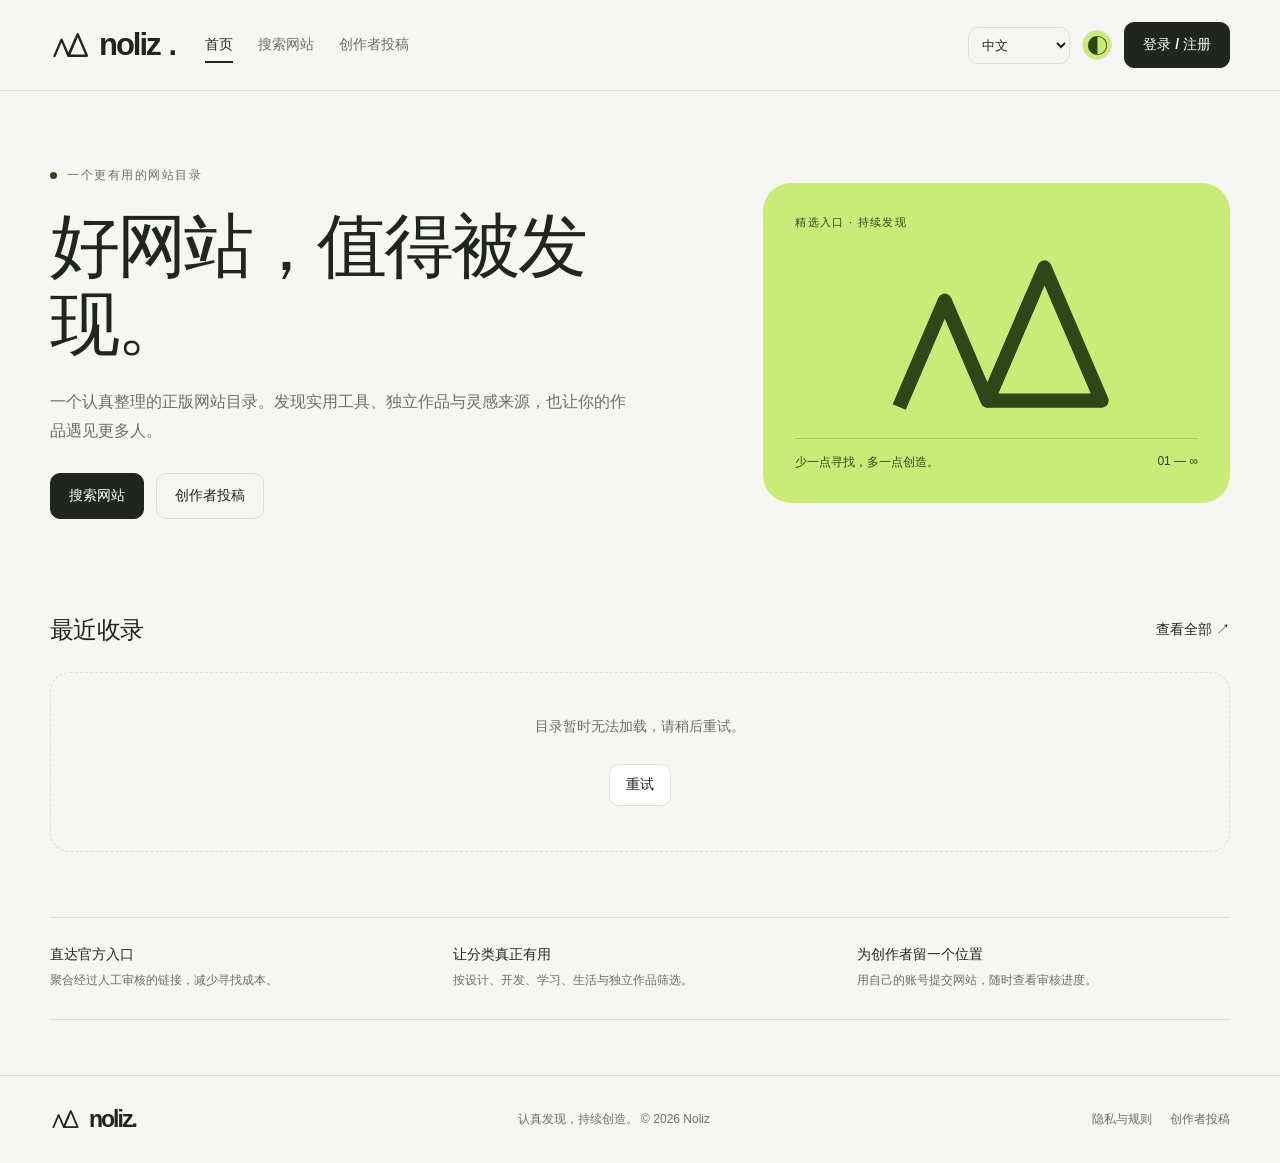
==== commit a6bca54e: "Use a minimal leaning N and triangle brand mark throughout Noliz" ====
--- a/index.html
+++ b/index.html
@@ -8,9 +8,9 @@
   <meta http-equiv="Content-Security-Policy" content="default-src 'self'; script-src 'self'; style-src 'self' 'unsafe-inline'; img-src 'self' data:; connect-src 'self' https://irqxagydrxiwqamaaqoh.supabase.co; base-uri 'self'; form-action 'self'; object-src 'none'; frame-src 'none'">
   
   <title>Noliz — 好网站，值得被发现。</title>
-  <link rel="stylesheet" href="/assets/noliz.css?v=20261021">
-  <link rel="icon" type="image/svg+xml" href="/assets/icon.svg">
-  <script type="module" src="/assets/app.js?v=20261021"></script>
+  <link rel="stylesheet" href="/assets/noliz.css?v=20261021-logo1">
+  <link rel="icon" type="image/svg+xml" href="/assets/icon.svg?v=20261021-logo1">
+  <script type="module" src="/assets/app.js?v=20261021-logo1"></script>
 </head>
 <body data-page="home">
   <div id="app"><main class="wrap"><section class="page-head"><h1>Noliz — 好网站，值得被发现。</h1></section><p>正在加载 / Loading / 読み込み中…</p></main></div>
--- a/assets/noliz.css
+++ b/assets/noliz.css
@@ -1,11 +1,11 @@
 :root{--bg:#f6f7f2;--paper:#fff;--text:#20251e;--muted:#697065;--line:#dce0d5;--accent:#c9ec78;--accent-dark:#304618;--radius:20px;font-family:Inter,-apple-system,BlinkMacSystemFont,'Segoe UI','Noto Sans',Arial,sans-serif;color:var(--text);background:var(--bg);font-synthesis:none}
 :root[data-theme=blue]{--accent:#bbdff6;--accent-dark:#204964}:root[data-theme=violet]{--accent:#dfcdf6;--accent-dark:#513270}
 *{box-sizing:border-box}body{margin:0}a{color:inherit;text-decoration:none}button,input,select,textarea{font:inherit}button,a,input,select,textarea{-webkit-tap-highlight-color:transparent}button{cursor:pointer}button:disabled{opacity:.5;cursor:wait}button,input,select,textarea{border:1px solid var(--line);border-radius:10px}input,select,textarea{background:var(--paper);color:var(--text);padding:13px 14px;max-width:100%;width:100%}input:focus,select:focus,textarea:focus{outline:2px solid var(--accent-dark);outline-offset:2px}textarea{resize:vertical;min-height:120px}button{padding:11px 16px;background:var(--paper);color:var(--text)}button:hover,a.button:hover{filter:brightness(.96)}:focus-visible{outline:3px solid var(--accent-dark);outline-offset:4px}[hidden]{display:none!important}h1,h2,h3,p{margin:0}h1{font-size:clamp(34px,5.5vw,70px);line-height:1.12;letter-spacing:-.045em;font-weight:550}h2{font-size:24px;letter-spacing:-.025em;font-weight:550}h3{font-size:19px;font-weight:600}p{line-height:1.8}small,.muted{color:var(--muted)}.wrap{width:min(1180px,calc(100% - 64px));margin:auto}.skip{position:fixed;top:-100px;background:var(--accent);padding:12px;z-index:99}.skip:focus{top:12px}
-.site-header{border-bottom:1px solid var(--line);background:var(--bg)}.header-inner{display:flex;align-items:center;gap:30px;min-height:90px}.logo{font-size:31px;letter-spacing:-2px;font-weight:750;display:flex;gap:9px;align-items:center}.logo-mark{width:27px;height:27px;background:var(--text);color:var(--accent);border-radius:7px;display:grid;place-items:center;font-size:19px;letter-spacing:-2px}.nav{display:flex;align-items:center;gap:25px;font-size:14px;flex:1}.nav a{padding:7px 0;color:var(--muted)}.nav a[aria-current=page]{color:var(--text);box-shadow:0 2px var(--text)}.header-actions{display:flex;align-items:center;gap:12px}.locale{width:102px;padding:9px;font-size:13px;background:transparent}.button{display:inline-flex;justify-content:center;align-items:center;gap:10px;padding:12px 18px;border-radius:10px;border:1px solid var(--line);font-size:14px;font-weight:550;line-height:1.4;background:var(--paper)}.primary{background:var(--text);color:white;border-color:var(--text)}.accent{background:var(--accent);color:var(--accent-dark);border-color:transparent}.ghost{background:transparent}.small{padding:8px 12px;font-size:13px}.eyebrow{font-size:12px;letter-spacing:.13em;text-transform:uppercase;font-weight:650;color:var(--muted);display:flex;align-items:center;gap:10px;margin-bottom:23px}.eyebrow:before{content:'';width:7px;height:7px;border-radius:50%;background:var(--accent-dark)}
-main{min-height:65vh}.hero{padding:76px 0 60px;display:grid;grid-template-columns:1.4fr 1fr;gap:60px;align-items:center}.hero h1{max-width:710px}.hero .lead{margin-top:24px;max-width:580px;color:var(--muted);font-size:16px}.actions{display:flex;gap:12px;flex-wrap:wrap;margin-top:28px}.hero-art{position:relative;min-height:320px;background:var(--accent);border-radius:28px;padding:32px;overflow:hidden;display:flex;flex-direction:column;justify-content:space-between}.hero-art .art-label{font-size:11px;letter-spacing:.12em;color:var(--accent-dark)}.art-symbol{font-size:170px;line-height:.8;font-weight:700;letter-spacing:-.12em;align-self:center;transform:rotate(-12deg);color:var(--accent-dark);margin-left:-25px}.art-bottom{border-top:1px solid color-mix(in srgb,var(--accent-dark) 20%,transparent);padding-top:15px;display:flex;justify-content:space-between;gap:15px;font-size:12px;color:var(--accent-dark)}.section{padding:35px 0 65px}.section-head{display:flex;justify-content:space-between;gap:20px;align-items:center;margin-bottom:26px}.text-link{font-size:14px;display:inline-flex;gap:12px;align-items:center}.grid{display:grid;grid-template-columns:repeat(3,minmax(0,1fr));gap:18px}.site-card{background:var(--paper);border:1px solid var(--line);border-radius:var(--radius);padding:25px;display:flex;flex-direction:column;gap:18px;min-height:260px;transition:transform .2s}.site-card:hover{transform:translateY(-3px);border-color:var(--accent-dark)}.card-top{display:flex;justify-content:space-between;align-items:flex-start}.monogram{display:grid;place-items:center;width:43px;height:43px;background:var(--bg);border-radius:12px;font-size:22px;font-weight:650}.tag{font-size:11px;border:1px solid var(--line);padding:5px 9px;border-radius:30px;color:var(--muted)}.card-summary{font-size:14px;line-height:1.7;color:var(--muted);overflow-wrap:anywhere}.card-bottom{display:flex;justify-content:space-between;align-items:center;gap:15px;margin-top:auto;border-top:1px solid var(--line);padding-top:17px;font-size:12px;color:var(--muted)}.card-bottom span{overflow:hidden;text-overflow:ellipsis;white-space:nowrap}.card-bottom a{color:var(--text);white-space:nowrap}.intro-strip{border-top:1px solid var(--line);border-bottom:1px solid var(--line);display:grid;grid-template-columns:repeat(3,1fr);padding:27px 0;gap:30px;margin-bottom:55px}.intro-strip strong{font-size:14px}.intro-strip p{font-size:12px;margin-top:6px;color:var(--muted)}
+.site-header{border-bottom:1px solid var(--line);background:var(--bg)}.header-inner{display:flex;align-items:center;gap:30px;min-height:90px}.logo{font-size:31px;letter-spacing:-2px;font-weight:750;display:flex;gap:9px;align-items:center}.logo-mark{width:40px;height:32px;flex-shrink:0;display:block;color:var(--text)}.nav{display:flex;align-items:center;gap:25px;font-size:14px;flex:1}.nav a{padding:7px 0;color:var(--muted)}.nav a[aria-current=page]{color:var(--text);box-shadow:0 2px var(--text)}.header-actions{display:flex;align-items:center;gap:12px}.locale{width:102px;padding:9px;font-size:13px;background:transparent}.button{display:inline-flex;justify-content:center;align-items:center;gap:10px;padding:12px 18px;border-radius:10px;border:1px solid var(--line);font-size:14px;font-weight:550;line-height:1.4;background:var(--paper)}.primary{background:var(--text);color:white;border-color:var(--text)}.accent{background:var(--accent);color:var(--accent-dark);border-color:transparent}.ghost{background:transparent}.small{padding:8px 12px;font-size:13px}.eyebrow{font-size:12px;letter-spacing:.13em;text-transform:uppercase;font-weight:650;color:var(--muted);display:flex;align-items:center;gap:10px;margin-bottom:23px}.eyebrow:before{content:'';width:7px;height:7px;border-radius:50%;background:var(--accent-dark)}
+main{min-height:65vh}.hero{padding:76px 0 60px;display:grid;grid-template-columns:1.4fr 1fr;gap:60px;align-items:center}.hero h1{max-width:710px}.hero .lead{margin-top:24px;max-width:580px;color:var(--muted);font-size:16px}.actions{display:flex;gap:12px;flex-wrap:wrap;margin-top:28px}.hero-art{position:relative;min-height:320px;background:var(--accent);border-radius:28px;padding:32px;overflow:hidden;display:flex;flex-direction:column;justify-content:space-between}.hero-art .art-label{font-size:11px;letter-spacing:.12em;color:var(--accent-dark)}.art-symbol{display:block;width:min(100%,250px);height:190px;align-self:center;color:var(--accent-dark)}.art-bottom{border-top:1px solid color-mix(in srgb,var(--accent-dark) 20%,transparent);padding-top:15px;display:flex;justify-content:space-between;gap:15px;font-size:12px;color:var(--accent-dark)}.section{padding:35px 0 65px}.section-head{display:flex;justify-content:space-between;gap:20px;align-items:center;margin-bottom:26px}.text-link{font-size:14px;display:inline-flex;gap:12px;align-items:center}.grid{display:grid;grid-template-columns:repeat(3,minmax(0,1fr));gap:18px}.site-card{background:var(--paper);border:1px solid var(--line);border-radius:var(--radius);padding:25px;display:flex;flex-direction:column;gap:18px;min-height:260px;transition:transform .2s}.site-card:hover{transform:translateY(-3px);border-color:var(--accent-dark)}.card-top{display:flex;justify-content:space-between;align-items:flex-start}.monogram{display:grid;place-items:center;width:43px;height:43px;background:var(--bg);border-radius:12px;font-size:22px;font-weight:650}.tag{font-size:11px;border:1px solid var(--line);padding:5px 9px;border-radius:30px;color:var(--muted)}.card-summary{font-size:14px;line-height:1.7;color:var(--muted);overflow-wrap:anywhere}.card-bottom{display:flex;justify-content:space-between;align-items:center;gap:15px;margin-top:auto;border-top:1px solid var(--line);padding-top:17px;font-size:12px;color:var(--muted)}.card-bottom span{overflow:hidden;text-overflow:ellipsis;white-space:nowrap}.card-bottom a{color:var(--text);white-space:nowrap}.intro-strip{border-top:1px solid var(--line);border-bottom:1px solid var(--line);display:grid;grid-template-columns:repeat(3,1fr);padding:27px 0;gap:30px;margin-bottom:55px}.intro-strip strong{font-size:14px}.intro-strip p{font-size:12px;margin-top:6px;color:var(--muted)}
 .page-head{padding:54px 0 34px;display:flex;justify-content:space-between;gap:25px;align-items:flex-end}.page-head h1{font-size:clamp(32px,4.2vw,50px)}.page-head p{color:var(--muted);max-width:710px;margin-top:16px;font-size:14px}.search-bar{display:flex;gap:12px;max-width:800px}.search-bar input{padding:17px 20px}.filters{display:flex;flex-wrap:wrap;gap:8px;margin:22px 0}.chip{border-radius:30px;font-size:13px;padding:9px 15px;background:transparent}.chip.active{background:var(--text);color:white;border-color:var(--text)}.result-row{display:flex;align-items:center;justify-content:space-between;gap:20px;margin:25px 0;color:var(--muted);font-size:13px}.result-row select{width:auto;padding:8px 13px}.panel{background:var(--paper);border:1px solid var(--line);border-radius:var(--radius);padding:30px}.columns{display:grid;grid-template-columns:minmax(0,1.7fr) minmax(260px,1fr);gap:26px;align-items:start}.stack{display:flex;flex-direction:column;gap:22px}.form-grid{display:grid;grid-template-columns:1fr 1fr;gap:20px}.field{display:flex;flex-direction:column;gap:9px;font-size:13px;font-weight:550}.field small{font-weight:400;font-size:12px;line-height:1.7}.full{grid-column:1/-1}.check{display:flex;align-items:flex-start;gap:10px;font-size:13px;line-height:1.7;color:var(--muted)}.check input{width:17px;height:17px;margin-top:3px;flex-shrink:0}.note{padding:14px 17px;background:var(--bg);border-radius:10px;font-size:13px;line-height:1.8;color:var(--muted)}.steps{list-style:none;padding:0;margin:24px 0}.steps li{padding:16px 0;display:flex;gap:14px;border-bottom:1px solid var(--line)}.steps b{font-size:12px;color:var(--muted);padding-top:3px}.steps strong{font-size:14px}.steps p{font-size:12px;color:var(--muted);margin-top:5px}.captcha-row{display:flex;gap:12px;align-items:center;flex-wrap:wrap}.captcha-image{width:250px;height:80px;border:1px solid var(--line);border-radius:10px;background:var(--bg);object-fit:contain}.captcha-input{max-width:250px;letter-spacing:.2em}.message{font-size:13px;padding:12px 15px;border-radius:10px;background:var(--bg);line-height:1.7;overflow-wrap:anywhere}.message.error{color:#8c3028;background:#fff0ee}.message.success{color:#315522;background:#edf6e5}.empty{padding:45px 24px;text-align:center;border:1px dashed var(--line);border-radius:var(--radius);color:var(--muted);font-size:14px;grid-column:1/-1}.empty .actions{justify-content:center}.gate{max-width:620px;margin:40px auto 80px;text-align:center;padding:45px 30px}.gate h2{margin-bottom:14px}.gate p{font-size:14px;color:var(--muted)}.gate .actions{justify-content:center}.tabs{display:flex;gap:8px;margin-bottom:25px}.tabs button{flex:1;background:transparent}.tabs .active{background:var(--text);color:white}.auth{max-width:480px;margin:32px auto 80px}.auth form{display:flex;flex-direction:column;gap:20px}.account-title{display:flex;gap:15px;align-items:center;border-bottom:1px solid var(--line);padding-bottom:24px;margin-bottom:24px}.account-title .monogram{background:var(--accent);width:52px;height:52px}.account-title p{font-size:12px;color:var(--muted);overflow-wrap:anywhere}.palette{display:flex;gap:12px}.swatch{width:40px;height:40px;border:4px solid var(--paper);outline:1px solid var(--line);border-radius:50%;padding:0}.swatch.active{outline:2px solid var(--text)}.swatch[data-color=green]{background:#c9ec78}.swatch[data-color=blue]{background:#bbdff6}.swatch[data-color=violet]{background:#dfcdf6}
-.admin-nav{display:flex;flex-wrap:wrap;gap:10px;margin-bottom:25px}.admin-nav a[aria-current=page]{background:var(--text);color:white}.stats{display:grid;grid-template-columns:repeat(3,1fr);gap:14px;margin-bottom:25px}.stat{padding:20px;background:var(--paper);border:1px solid var(--line);border-radius:14px}.stat b{font-size:29px;display:block}.stat span{font-size:12px;color:var(--muted)}.record{background:var(--paper);border:1px solid var(--line);border-radius:var(--radius);padding:24px;margin-bottom:16px}.record-head{display:flex;justify-content:space-between;align-items:center;gap:15px;margin-bottom:16px}.record-meta{font-size:12px;color:var(--muted);display:flex;gap:12px;flex-wrap:wrap;margin:14px 0;overflow-wrap:anywhere}.record details{border-top:1px solid var(--line);padding-top:15px;margin-top:18px}.record summary{cursor:pointer;font-size:13px}.record .form-grid{margin-top:20px}.status{font-size:11px;border-radius:30px;padding:5px 10px;background:var(--bg)}.status.approved{background:#eaf4df;color:#35551f}.status.pending{background:#fff2d3;color:#715419}.status.rejected{background:#fae9e7;color:#87382f}.pagination{display:flex;justify-content:center;align-items:center;gap:15px;margin-top:28px;font-size:13px}.site-footer{border-top:1px solid var(--line);padding:30px 0;margin-top:20px}.footer-inner{display:flex;align-items:center;justify-content:space-between;gap:20px;font-size:12px;color:var(--muted)}.footer-inner .logo{font-size:23px;color:var(--text)}.footer-links{display:flex;gap:18px}.price{font-size:34px;margin:20px 0 10px}.price small{font-size:13px}.legal{font-size:12px;color:var(--muted);line-height:1.8}.loading{opacity:.7}.loading:after{content:'…'}
+.admin-nav{display:flex;flex-wrap:wrap;gap:10px;margin-bottom:25px}.admin-nav a[aria-current=page]{background:var(--text);color:white}.stats{display:grid;grid-template-columns:repeat(3,1fr);gap:14px;margin-bottom:25px}.stat{padding:20px;background:var(--paper);border:1px solid var(--line);border-radius:14px}.stat b{font-size:29px;display:block}.stat span{font-size:12px;color:var(--muted)}.record{background:var(--paper);border:1px solid var(--line);border-radius:var(--radius);padding:24px;margin-bottom:16px}.record-head{display:flex;justify-content:space-between;align-items:center;gap:15px;margin-bottom:16px}.record-meta{font-size:12px;color:var(--muted);display:flex;gap:12px;flex-wrap:wrap;margin:14px 0;overflow-wrap:anywhere}.record details{border-top:1px solid var(--line);padding-top:15px;margin-top:18px}.record summary{cursor:pointer;font-size:13px}.record .form-grid{margin-top:20px}.status{font-size:11px;border-radius:30px;padding:5px 10px;background:var(--bg)}.status.approved{background:#eaf4df;color:#35551f}.status.pending{background:#fff2d3;color:#715419}.status.rejected{background:#fae9e7;color:#87382f}.pagination{display:flex;justify-content:center;align-items:center;gap:15px;margin-top:28px;font-size:13px}.site-footer{border-top:1px solid var(--line);padding:30px 0;margin-top:20px}.footer-inner{display:flex;align-items:center;justify-content:space-between;gap:20px;font-size:12px;color:var(--muted)}.footer-inner .logo{font-size:23px;color:var(--text)}.footer-inner .logo-mark{width:30px;height:24px}.footer-links{display:flex;gap:18px}.price{font-size:34px;margin:20px 0 10px}.price small{font-size:13px}.legal{font-size:12px;color:var(--muted);line-height:1.8}.loading{opacity:.7}.loading:after{content:'…'}
 @media(max-width:900px){.header-inner{gap:20px;flex-wrap:wrap;padding:20px 0}.nav{order:3;flex-basis:100%;gap:22px}.header-actions{margin-left:auto}.hero{gap:30px}.hero-art{min-height:280px}.grid{grid-template-columns:repeat(2,minmax(0,1fr))}.columns{grid-template-columns:1fr}.intro-strip{gap:18px}.hero h1{font-size:49px}}
-@media(max-width:600px){.wrap{width:calc(100% - 36px)}.header-inner{gap:12px;min-height:auto}.logo{font-size:28px}.nav{gap:21px;overflow:auto;font-size:13px;white-space:nowrap}.header-actions{gap:7px}.header-actions .button{padding:9px 11px;font-size:12px}.locale{width:86px;font-size:12px}.hero{padding:46px 0 30px;grid-template-columns:1fr;gap:32px}.hero h1{font-size:45px}.hero-art{min-height:225px;padding:25px}.art-symbol{font-size:135px}.hero .lead{font-size:14px}.grid{grid-template-columns:1fr}.section{padding:25px 0 40px}.intro-strip{grid-template-columns:1fr;padding:25px 0;gap:20px}.page-head{padding:38px 0 26px;display:block}.page-head .button{margin-top:18px}.form-grid{grid-template-columns:1fr}.full{grid-column:auto}.panel{padding:22px}.page-head h1{font-size:34px}.footer-inner{align-items:flex-start;flex-direction:column}.record{padding:20px}.record-head{align-items:flex-start}.stats{gap:8px}.stat{padding:15px}.search-bar{gap:8px}.search-bar button{padding:10px 14px}.section-head h2{font-size:22px}}
+@media(max-width:600px){.wrap{width:calc(100% - 36px)}.header-inner{gap:12px;min-height:auto}.logo{font-size:28px}.nav{gap:21px;overflow:auto;font-size:13px;white-space:nowrap}.header-actions{gap:7px}.header-actions .button{padding:9px 11px;font-size:12px}.locale{width:86px;font-size:12px}.hero{padding:46px 0 30px;grid-template-columns:1fr;gap:32px}.hero h1{font-size:45px}.hero-art{min-height:225px;padding:25px}.art-symbol{width:190px;height:145px}.hero .lead{font-size:14px}.grid{grid-template-columns:1fr}.section{padding:25px 0 40px}.intro-strip{grid-template-columns:1fr;padding:25px 0;gap:20px}.page-head{padding:38px 0 26px;display:block}.page-head .button{margin-top:18px}.form-grid{grid-template-columns:1fr}.full{grid-column:auto}.panel{padding:22px}.page-head h1{font-size:34px}.footer-inner{align-items:flex-start;flex-direction:column}.record{padding:20px}.record-head{align-items:flex-start}.stats{gap:8px}.stat{padding:15px}.search-bar{gap:8px}.search-bar button{padding:10px 14px}.section-head h2{font-size:22px}}
 .theme-toggle{border-radius:50%;width:30px;height:30px;min-width:30px;padding:0;background:var(--accent);color:var(--accent-dark);font-size:21px;line-height:1}
 @media(prefers-reduced-motion:reduce){*{scroll-behavior:auto!important;transition:none!important}}
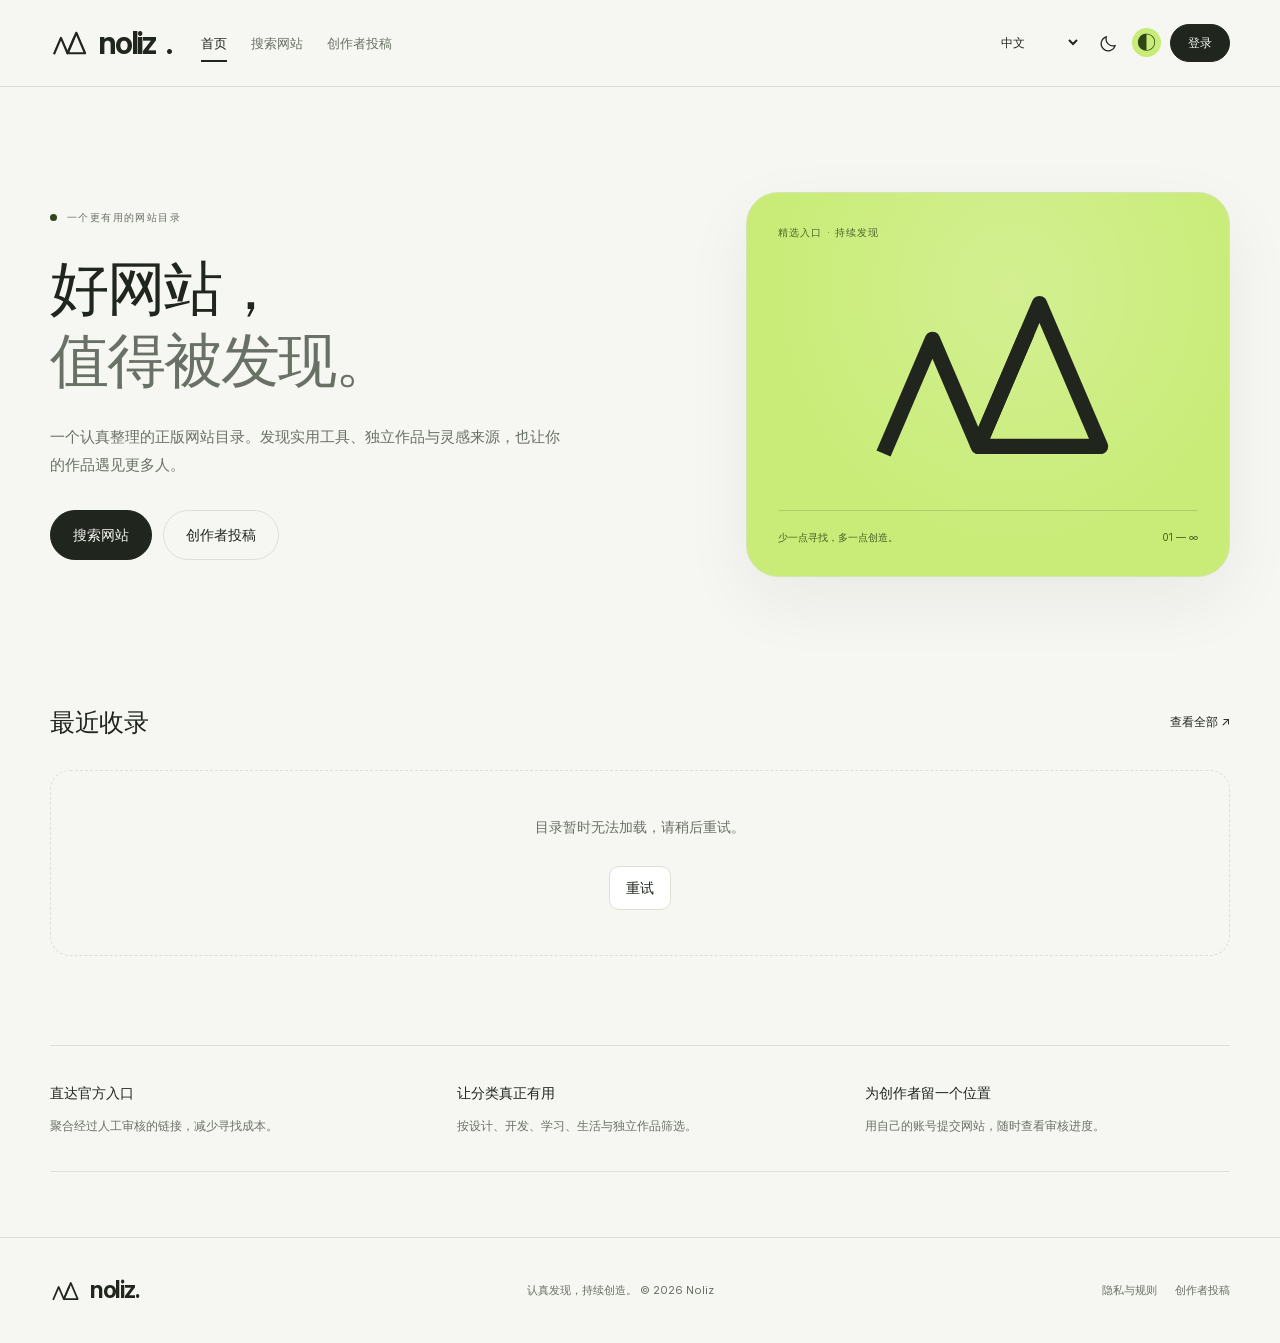
==== commit 196636e9: "Add dark appearance, refined multilingual typography and accessible home motion" ====
--- a/index.html
+++ b/index.html
@@ -8,9 +8,11 @@
   <meta http-equiv="Content-Security-Policy" content="default-src 'self'; script-src 'self'; style-src 'self' 'unsafe-inline'; img-src 'self' data:; connect-src 'self' https://irqxagydrxiwqamaaqoh.supabase.co; base-uri 'self'; form-action 'self'; object-src 'none'; frame-src 'none'">
   
   <title>Noliz — 好网站，值得被发现。</title>
-  <link rel="stylesheet" href="/assets/noliz.css?v=20261021-logo1">
+  <script src="/assets/appearance.56ca9c23426c.js"></script>
+  <link rel="preload" href="/assets/fonts/InterVariable.woff2" as="font" type="font/woff2" crossorigin>
+  <link rel="stylesheet" href="/assets/noliz.0994ab754d6a.css">
   <link rel="icon" type="image/svg+xml" href="/assets/icon.svg?v=20261021-logo1">
-  <script type="module" src="/assets/app.js?v=20261021-logo1"></script>
+  <script type="module" src="/assets/app.8995bf846503.js"></script>
 </head>
 <body data-page="home">
   <div id="app"><main class="wrap"><section class="page-head"><h1>Noliz — 好网站，值得被发现。</h1></section><p>正在加载 / Loading / 読み込み中…</p></main></div>
--- a/assets/noliz.0994ab754d6a.css
+++ b/assets/noliz.0994ab754d6a.css
@@ -0,0 +1,38 @@
+:root{--bg:#f6f7f2;--paper:#fff;--text:#20251e;--muted:#697065;--line:#dce0d5;--accent:#c9ec78;--accent-dark:#304618;--radius:20px;font-family:Inter,-apple-system,BlinkMacSystemFont,'Segoe UI','Noto Sans',Arial,sans-serif;color:var(--text);background:var(--bg);font-synthesis:none}
+:root[data-theme=blue]{--accent:#bbdff6;--accent-dark:#204964}:root[data-theme=violet]{--accent:#dfcdf6;--accent-dark:#513270}
+*{box-sizing:border-box}body{margin:0}a{color:inherit;text-decoration:none}button,input,select,textarea{font:inherit}button,a,input,select,textarea{-webkit-tap-highlight-color:transparent}button{cursor:pointer}button:disabled{opacity:.5;cursor:wait}button,input,select,textarea{border:1px solid var(--line);border-radius:10px}input,select,textarea{background:var(--paper);color:var(--text);padding:13px 14px;max-width:100%;width:100%}input:focus,select:focus,textarea:focus{outline:2px solid var(--accent-dark);outline-offset:2px}textarea{resize:vertical;min-height:120px}button{padding:11px 16px;background:var(--paper);color:var(--text)}button:hover,a.button:hover{filter:brightness(.96)}:focus-visible{outline:3px solid var(--accent-dark);outline-offset:4px}[hidden]{display:none!important}h1,h2,h3,p{margin:0}h1{font-size:clamp(34px,5.5vw,70px);line-height:1.12;letter-spacing:-.045em;font-weight:550}h2{font-size:24px;letter-spacing:-.025em;font-weight:550}h3{font-size:19px;font-weight:600}p{line-height:1.8}small,.muted{color:var(--muted)}.wrap{width:min(1180px,calc(100% - 64px));margin:auto}.skip{position:fixed;top:-100px;background:var(--accent);padding:12px;z-index:99}.skip:focus{top:12px}
+.site-header{border-bottom:1px solid var(--line);background:var(--bg)}.header-inner{display:flex;align-items:center;gap:30px;min-height:90px}.logo{font-size:31px;letter-spacing:-2px;font-weight:750;display:flex;gap:9px;align-items:center}.logo-mark{width:40px;height:32px;flex-shrink:0;display:block;color:var(--text)}.nav{display:flex;align-items:center;gap:25px;font-size:14px;flex:1}.nav a{padding:7px 0;color:var(--muted)}.nav a[aria-current=page]{color:var(--text);box-shadow:0 2px var(--text)}.header-actions{display:flex;align-items:center;gap:12px}.locale{width:102px;padding:9px;font-size:13px;background:transparent}.button{display:inline-flex;justify-content:center;align-items:center;gap:10px;padding:12px 18px;border-radius:10px;border:1px solid var(--line);font-size:14px;font-weight:550;line-height:1.4;background:var(--paper)}.primary{background:var(--text);color:white;border-color:var(--text)}.accent{background:var(--accent);color:var(--accent-dark);border-color:transparent}.ghost{background:transparent}.small{padding:8px 12px;font-size:13px}.eyebrow{font-size:12px;letter-spacing:.13em;text-transform:uppercase;font-weight:650;color:var(--muted);display:flex;align-items:center;gap:10px;margin-bottom:23px}.eyebrow:before{content:'';width:7px;height:7px;border-radius:50%;background:var(--accent-dark)}
+main{min-height:65vh}.hero{padding:76px 0 60px;display:grid;grid-template-columns:1.4fr 1fr;gap:60px;align-items:center}.hero h1{max-width:710px}.hero .lead{margin-top:24px;max-width:580px;color:var(--muted);font-size:16px}.actions{display:flex;gap:12px;flex-wrap:wrap;margin-top:28px}.hero-art{position:relative;min-height:320px;background:var(--accent);border-radius:28px;padding:32px;overflow:hidden;display:flex;flex-direction:column;justify-content:space-between}.hero-art .art-label{font-size:11px;letter-spacing:.12em;color:var(--accent-dark)}.art-symbol{display:block;width:min(100%,250px);height:190px;align-self:center;color:var(--accent-dark)}.art-bottom{border-top:1px solid color-mix(in srgb,var(--accent-dark) 20%,transparent);padding-top:15px;display:flex;justify-content:space-between;gap:15px;font-size:12px;color:var(--accent-dark)}.section{padding:35px 0 65px}.section-head{display:flex;justify-content:space-between;gap:20px;align-items:center;margin-bottom:26px}.text-link{font-size:14px;display:inline-flex;gap:12px;align-items:center}.grid{display:grid;grid-template-columns:repeat(3,minmax(0,1fr));gap:18px}.site-card{background:var(--paper);border:1px solid var(--line);border-radius:var(--radius);padding:25px;display:flex;flex-direction:column;gap:18px;min-height:260px;transition:transform .2s}.site-card:hover{transform:translateY(-3px);border-color:var(--accent-dark)}.card-top{display:flex;justify-content:space-between;align-items:flex-start}.monogram{display:grid;place-items:center;width:43px;height:43px;background:var(--bg);border-radius:12px;font-size:22px;font-weight:650}.tag{font-size:11px;border:1px solid var(--line);padding:5px 9px;border-radius:30px;color:var(--muted)}.card-summary{font-size:14px;line-height:1.7;color:var(--muted);overflow-wrap:anywhere}.card-bottom{display:flex;justify-content:space-between;align-items:center;gap:15px;margin-top:auto;border-top:1px solid var(--line);padding-top:17px;font-size:12px;color:var(--muted)}.card-bottom span{overflow:hidden;text-overflow:ellipsis;white-space:nowrap}.card-bottom a{color:var(--text);white-space:nowrap}.intro-strip{border-top:1px solid var(--line);border-bottom:1px solid var(--line);display:grid;grid-template-columns:repeat(3,1fr);padding:27px 0;gap:30px;margin-bottom:55px}.intro-strip strong{font-size:14px}.intro-strip p{font-size:12px;margin-top:6px;color:var(--muted)}
+.page-head{padding:54px 0 34px;display:flex;justify-content:space-between;gap:25px;align-items:flex-end}.page-head h1{font-size:clamp(32px,4.2vw,50px)}.page-head p{color:var(--muted);max-width:710px;margin-top:16px;font-size:14px}.search-bar{display:flex;gap:12px;max-width:800px}.search-bar input{padding:17px 20px}.filters{display:flex;flex-wrap:wrap;gap:8px;margin:22px 0}.chip{border-radius:30px;font-size:13px;padding:9px 15px;background:transparent}.chip.active{background:var(--text);color:white;border-color:var(--text)}.result-row{display:flex;align-items:center;justify-content:space-between;gap:20px;margin:25px 0;color:var(--muted);font-size:13px}.result-row select{width:auto;padding:8px 13px}.panel{background:var(--paper);border:1px solid var(--line);border-radius:var(--radius);padding:30px}.columns{display:grid;grid-template-columns:minmax(0,1.7fr) minmax(260px,1fr);gap:26px;align-items:start}.stack{display:flex;flex-direction:column;gap:22px}.form-grid{display:grid;grid-template-columns:1fr 1fr;gap:20px}.field{display:flex;flex-direction:column;gap:9px;font-size:13px;font-weight:550}.field small{font-weight:400;font-size:12px;line-height:1.7}.full{grid-column:1/-1}.check{display:flex;align-items:flex-start;gap:10px;font-size:13px;line-height:1.7;color:var(--muted)}.check input{width:17px;height:17px;margin-top:3px;flex-shrink:0}.note{padding:14px 17px;background:var(--bg);border-radius:10px;font-size:13px;line-height:1.8;color:var(--muted)}.steps{list-style:none;padding:0;margin:24px 0}.steps li{padding:16px 0;display:flex;gap:14px;border-bottom:1px solid var(--line)}.steps b{font-size:12px;color:var(--muted);padding-top:3px}.steps strong{font-size:14px}.steps p{font-size:12px;color:var(--muted);margin-top:5px}.captcha-row{display:flex;gap:12px;align-items:center;flex-wrap:wrap}.captcha-image{width:250px;height:80px;border:1px solid var(--line);border-radius:10px;background:var(--bg);object-fit:contain}.captcha-input{max-width:250px;letter-spacing:.2em}.message{font-size:13px;padding:12px 15px;border-radius:10px;background:var(--bg);line-height:1.7;overflow-wrap:anywhere}.message.error{color:#8c3028;background:#fff0ee}.message.success{color:#315522;background:#edf6e5}.empty{padding:45px 24px;text-align:center;border:1px dashed var(--line);border-radius:var(--radius);color:var(--muted);font-size:14px;grid-column:1/-1}.empty .actions{justify-content:center}.gate{max-width:620px;margin:40px auto 80px;text-align:center;padding:45px 30px}.gate h2{margin-bottom:14px}.gate p{font-size:14px;color:var(--muted)}.gate .actions{justify-content:center}.tabs{display:flex;gap:8px;margin-bottom:25px}.tabs button{flex:1;background:transparent}.tabs .active{background:var(--text);color:white}.auth{max-width:480px;margin:32px auto 80px}.auth form{display:flex;flex-direction:column;gap:20px}.account-title{display:flex;gap:15px;align-items:center;border-bottom:1px solid var(--line);padding-bottom:24px;margin-bottom:24px}.account-title .monogram{background:var(--accent);width:52px;height:52px}.account-title p{font-size:12px;color:var(--muted);overflow-wrap:anywhere}.palette{display:flex;gap:12px}.swatch{width:40px;height:40px;border:4px solid var(--paper);outline:1px solid var(--line);border-radius:50%;padding:0}.swatch.active{outline:2px solid var(--text)}.swatch[data-color=green]{background:#c9ec78}.swatch[data-color=blue]{background:#bbdff6}.swatch[data-color=violet]{background:#dfcdf6}
+.admin-nav{display:flex;flex-wrap:wrap;gap:10px;margin-bottom:25px}.admin-nav a[aria-current=page]{background:var(--text);color:white}.stats{display:grid;grid-template-columns:repeat(3,1fr);gap:14px;margin-bottom:25px}.stat{padding:20px;background:var(--paper);border:1px solid var(--line);border-radius:14px}.stat b{font-size:29px;display:block}.stat span{font-size:12px;color:var(--muted)}.record{background:var(--paper);border:1px solid var(--line);border-radius:var(--radius);padding:24px;margin-bottom:16px}.record-head{display:flex;justify-content:space-between;align-items:center;gap:15px;margin-bottom:16px}.record-meta{font-size:12px;color:var(--muted);display:flex;gap:12px;flex-wrap:wrap;margin:14px 0;overflow-wrap:anywhere}.record details{border-top:1px solid var(--line);padding-top:15px;margin-top:18px}.record summary{cursor:pointer;font-size:13px}.record .form-grid{margin-top:20px}.status{font-size:11px;border-radius:30px;padding:5px 10px;background:var(--bg)}.status.approved{background:#eaf4df;color:#35551f}.status.pending{background:#fff2d3;color:#715419}.status.rejected{background:#fae9e7;color:#87382f}.pagination{display:flex;justify-content:center;align-items:center;gap:15px;margin-top:28px;font-size:13px}.site-footer{border-top:1px solid var(--line);padding:30px 0;margin-top:20px}.footer-inner{display:flex;align-items:center;justify-content:space-between;gap:20px;font-size:12px;color:var(--muted)}.footer-inner .logo{font-size:23px;color:var(--text)}.footer-inner .logo-mark{width:30px;height:24px}.footer-links{display:flex;gap:18px}.price{font-size:34px;margin:20px 0 10px}.price small{font-size:13px}.legal{font-size:12px;color:var(--muted);line-height:1.8}.loading{opacity:.7}.loading:after{content:'…'}
+@media(max-width:900px){.header-inner{gap:20px;flex-wrap:wrap;padding:20px 0}.nav{order:3;flex-basis:100%;gap:22px}.header-actions{margin-left:auto}.hero{gap:30px}.hero-art{min-height:280px}.grid{grid-template-columns:repeat(2,minmax(0,1fr))}.columns{grid-template-columns:1fr}.intro-strip{gap:18px}.hero h1{font-size:49px}}
+@media(max-width:600px){.wrap{width:calc(100% - 36px)}.header-inner{gap:12px;min-height:auto}.logo{font-size:28px}.nav{gap:21px;overflow:auto;font-size:13px;white-space:nowrap}.header-actions{gap:7px}.header-actions .button{padding:9px 11px;font-size:12px}.locale{width:86px;font-size:12px}.hero{padding:46px 0 30px;grid-template-columns:1fr;gap:32px}.hero h1{font-size:45px}.hero-art{min-height:225px;padding:25px}.art-symbol{width:190px;height:145px}.hero .lead{font-size:14px}.grid{grid-template-columns:1fr}.section{padding:25px 0 40px}.intro-strip{grid-template-columns:1fr;padding:25px 0;gap:20px}.page-head{padding:38px 0 26px;display:block}.page-head .button{margin-top:18px}.form-grid{grid-template-columns:1fr}.full{grid-column:auto}.panel{padding:22px}.page-head h1{font-size:34px}.footer-inner{align-items:flex-start;flex-direction:column}.record{padding:20px}.record-head{align-items:flex-start}.stats{gap:8px}.stat{padding:15px}.search-bar{gap:8px}.search-bar button{padding:10px 14px}.section-head h2{font-size:22px}}
+.card-brand{display:block;width:36px;height:28px;color:var(--text)}
+.theme-toggle{border-radius:50%;width:30px;height:30px;min-width:30px;padding:0;background:var(--accent);color:var(--accent-dark);font-size:21px;line-height:1}
+@media(prefers-reduced-motion:reduce){*{scroll-behavior:auto!important;transition:none!important}}
+
+/* Typography, color modes and motion. Kept separate from application layouts. */
+@font-face{font-family:'Noliz Sans';src:url('/assets/fonts/InterVariable.woff2') format('woff2');font-style:normal;font-weight:100 900;font-display:swap}
+:root{--accent-ink:#304618;--hero-surface:var(--accent);--hero-ink:var(--accent-dark);--header-surface:rgba(246,247,242,.82);--shadow:0 24px 70px rgba(28,35,23,.06);font-family:'Noliz Sans',-apple-system,BlinkMacSystemFont,'Segoe UI Variable Text','Segoe UI',sans-serif;font-optical-sizing:auto;font-feature-settings:'liga' 1,'calt' 1,'cv11' 1;line-height:1.6;-webkit-font-smoothing:antialiased;text-rendering:optimizeLegibility;color-scheme:light}
+:root:lang(zh){font-family:'Noliz Sans','PingFang SC','Hiragino Sans GB','Microsoft YaHei UI','Microsoft YaHei','Noto Sans SC',sans-serif}
+:root:lang(ja){font-family:'Noliz Sans','Hiragino Sans','Hiragino Kaku Gothic ProN','Yu Gothic UI','Yu Gothic','Noto Sans JP',sans-serif}
+:root[data-theme=blue]{--accent-ink:#204964}:root[data-theme=violet]{--accent-ink:#513270}
+:root[data-appearance=dark]{--bg:#101210;--paper:#191c19;--text:#f1f4ed;--muted:#a3aba0;--line:#30362f;--accent:#c9ec78;--accent-dark:#d4efb4;--accent-ink:#233615;--hero-surface:#192115;--hero-ink:#d4efb4;--header-surface:rgba(16,18,16,.82);--shadow:0 30px 80px rgba(0,0,0,.24);color-scheme:dark}
+:root[data-appearance=dark][data-theme=blue]{--accent:#bbdff6;--accent-dark:#c6e4fa;--accent-ink:#1b4059;--hero-surface:#141e27;--hero-ink:#c6e4fa}
+:root[data-appearance=dark][data-theme=violet]{--accent:#dfcdf6;--accent-dark:#e4d6fa;--accent-ink:#47305e;--hero-surface:#211a2a;--hero-ink:#e4d6fa}
+body{background:var(--bg);transition:background-color .35s ease,color .35s ease}button,input,select,textarea{font-feature-settings:inherit}button{line-height:1.4}p{font-weight:400}h1,h2,h3{font-weight:580}h1,h2{text-wrap:balance}h1{letter-spacing:-.055em}h2{letter-spacing:-.035em}:lang(zh) h1,:lang(ja) h1{letter-spacing:-.035em;line-height:1.22;font-weight:600}:lang(zh) h2,:lang(ja) h2{letter-spacing:-.02em}:lang(zh) p,:lang(ja) p{line-height:1.9}
+.logo{font-weight:680;letter-spacing:-.065em;gap:10px}.logo-mark{width:38px;height:30px}.site-header{position:sticky;top:0;z-index:30;background:var(--header-surface);-webkit-backdrop-filter:blur(22px) saturate(1.5);backdrop-filter:blur(22px) saturate(1.5)}.header-inner{min-height:86px}.nav{font-size:13px;gap:24px;font-weight:500}.nav a{transition:color .2s ease}.header-actions{gap:9px}.header-actions .locale{border-color:transparent;width:94px;padding:8px;font-size:12px}.header-actions .button{font-size:12px;border-radius:30px;padding:10px 17px}.appearance-toggle{display:grid;place-items:center;border-color:transparent;background:transparent;width:32px;height:32px;padding:6px;border-radius:50%;flex-shrink:0;color:var(--text)}.appearance-toggle svg{width:20px;height:20px}.appearance-toggle:hover{background:var(--paper)}.theme-toggle{width:29px;min-width:29px;height:29px;background:var(--accent);color:var(--accent-ink);font-size:19px;border-color:transparent}.account-icon{display:none;width:17px;height:17px}.appearance-setting{margin-bottom:22px}
+.primary,.chip.active,.tabs .active,.admin-nav a[aria-current=page]{background:var(--text);color:var(--bg)}.accent{color:var(--accent-ink)}.button{border-radius:30px;padding:14px 22px;transition:transform .3s cubic-bezier(.2,.8,.2,1),box-shadow .3s ease,background-color .3s ease}.button:active{transform:scale(.975)}.button.primary:hover{box-shadow:0 9px 26px color-mix(in srgb,var(--text) 13%,transparent)}input::placeholder,textarea::placeholder{color:var(--muted);opacity:.8}.field{font-weight:500}
+.hero{padding:90px 0 75px;gap:56px;grid-template-columns:1.32fr 1fr;align-items:center;perspective:1200px}.hero-title{font-size:clamp(42px,5.4vw,68px);line-height:1.08;font-weight:580}.hero-title span{display:block}.hero-title span:last-child{color:var(--muted)}:lang(zh) .hero-title{font-size:clamp(39px,4.6vw,60px);line-height:1.23;letter-spacing:-.035em}:lang(ja) .hero-title{font-size:clamp(36px,4.5vw,58px);line-height:1.28;letter-spacing:-.04em}.hero .eyebrow{font-size:10px;letter-spacing:.14em;margin-bottom:27px}.hero .lead{font-size:15px;max-width:510px;margin-top:26px;line-height:1.85}.hero .actions{margin-top:32px;gap:11px}.hero-art{min-height:355px;border-radius:32px;padding:31px;background:var(--hero-surface);border:1px solid color-mix(in srgb,var(--accent) 36%,var(--line));box-shadow:var(--shadow);isolation:isolate;transform:perspective(1000px) rotateX(var(--tilt-x,0deg)) rotateY(var(--tilt-y,0deg));transition:transform .7s cubic-bezier(.2,.7,.2,1),box-shadow .7s ease}.hero-art:before{content:'';position:absolute;inset:0;border-radius:inherit;background:radial-gradient(ellipse at var(--light-x,55%) var(--light-y,25%),rgba(255,255,255,.19),transparent 65%);pointer-events:none;z-index:-1}.hero-art .art-label{font-size:10px;letter-spacing:.11em;color:var(--hero-ink);opacity:.8}.art-symbol{width:235px;height:182px;object-fit:contain;transform:translate3d(0,var(--scroll-shift,0px),0);transition:filter .35s ease;will-change:transform}.art-bottom{font-size:10px;color:var(--hero-ink);border-color:color-mix(in srgb,var(--hero-ink) 20%,transparent);padding-top:18px;opacity:.85}.section-head{margin-bottom:28px}.section-head h2{font-size:25px}.text-link{font-size:12px}.site-card{border-radius:24px;padding:27px;min-height:276px;box-shadow:0 3px 14px rgba(20,25,18,.015);transition:transform .55s cubic-bezier(.2,.8,.2,1),border-color .3s ease,box-shadow .55s ease}.site-card:hover{transform:translateY(-6px);box-shadow:var(--shadow);border-color:color-mix(in srgb,var(--accent-dark) 45%,var(--line))}.site-card h3{font-size:20px;letter-spacing:-.025em;font-weight:570}.card-summary{font-size:13px}.card-bottom{font-size:11px}.intro-strip{margin-top:24px;margin-bottom:65px;padding:34px 0;gap:42px}.intro-strip strong{font-weight:570}.intro-strip p{font-size:12px;max-width:31ch;margin-top:9px}.panel,.record,.stat{transition:background-color .35s ease,border-color .35s ease}.site-footer{margin-top:36px;padding:34px 0}.footer-inner{font-size:11px}
+:root[data-appearance=dark] .hero-art:before{background:radial-gradient(ellipse at var(--light-x,55%) var(--light-y,15%),color-mix(in srgb,var(--accent) 12%,transparent),transparent 65%)}:root[data-appearance=dark] .art-symbol{filter:invert(1)}:root[data-appearance=dark] button:hover,:root[data-appearance=dark] a.button:hover{filter:brightness(1.08)}:root[data-appearance=dark] .message.error{background:#341d1c;color:#ffc3b9}:root[data-appearance=dark] .message.success{background:#1e2c19;color:#d0e8be}:root[data-appearance=dark] .status.approved{background:#1e3019;color:#cae7b5}:root[data-appearance=dark] .status.pending{background:#332b19;color:#f1d89e}:root[data-appearance=dark] .status.rejected{background:#351e1e;color:#f4bbb6}
+/* Initial hero sequence; subsequent data refreshes do not replay it. */
+@keyframes soft-rise{from{opacity:0;transform:translate3d(0,23px,0);filter:blur(6px)}to{opacity:1;transform:translate3d(0,0,0);filter:blur(0)}}
+@keyframes scene-arrive{from{opacity:0;transform:perspective(1000px) translate3d(0,28px,0) rotateX(5deg) scale(.97)}to{opacity:1;transform:perspective(1000px) translate3d(0,0,0) rotateX(0deg) scale(1)}}
+.entering .hero .eyebrow{animation:soft-rise .8s cubic-bezier(.22,1,.36,1) .06s backwards}.entering .hero-title span:first-child{animation:soft-rise .95s cubic-bezier(.22,1,.36,1) .13s backwards}.entering .hero-title span:last-child{animation:soft-rise .95s cubic-bezier(.22,1,.36,1) .24s backwards}.entering .hero .lead{animation:soft-rise .95s cubic-bezier(.22,1,.36,1) .34s backwards}.entering .hero .actions{animation:soft-rise .95s cubic-bezier(.22,1,.36,1) .43s backwards}.entering .hero-art{animation:scene-arrive 1.15s cubic-bezier(.22,1,.36,1) .2s backwards}
+.reveal-ready{opacity:0;transform:translate3d(0,22px,0);transition:opacity .85s cubic-bezier(.22,1,.36,1) var(--reveal-delay,0ms),transform .85s cubic-bezier(.22,1,.36,1) var(--reveal-delay,0ms)}.reveal-ready.is-visible{opacity:1;transform:translate3d(0,0,0)}.site-card.reveal-ready.is-visible:hover{transform:translate3d(0,-6px,0)}
+@media(min-width:1280px){.hero{padding:105px 0 90px}.hero-art{min-height:385px}.art-symbol{width:265px;height:204px}}
+@media(max-width:1050px){.header-inner{gap:20px}.nav{gap:18px}.hero{gap:40px}.hero-title{font-size:clamp(42px,5vw,60px)}:lang(zh) .hero-title{font-size:48px}:lang(ja) .hero-title{font-size:45px}.hero-art{min-height:325px}}
+@media(max-width:900px){.header-inner{padding:17px 0;min-height:auto}.nav{gap:24px}.hero{padding:62px 0 55px;gap:30px;grid-template-columns:1.2fr 1fr}.hero-title{font-size:45px}:lang(zh) .hero-title{font-size:42px}:lang(ja) .hero-title{font-size:39px}.hero-art{padding:25px;min-height:305px}.art-symbol{width:190px;height:147px}.hero .lead{font-size:13px}.hero .actions .button{padding:13px 17px;font-size:12px}}
+@media(max-width:680px){.hero{grid-template-columns:1fr;padding:49px 0 44px;gap:36px}.hero-title{font-size:clamp(42px,7.5vw,58px)}:lang(zh) .hero-title{font-size:clamp(39px,7.5vw,49px)}:lang(ja) .hero-title{font-size:clamp(36px,7vw,46px)}.hero .lead{font-size:14px;max-width:39ch}.hero-art{min-height:300px;max-width:100%;padding:26px}.art-symbol{width:225px;height:173px}.hero .actions{margin-top:26px}.hero .eyebrow{margin-bottom:22px}.section{padding-bottom:40px}.intro-strip{gap:22px;padding:28px 0;margin-top:8px}.header-inner{gap:14px}.logo{font-size:27px;gap:7px}.logo-mark{width:31px;height:26px}.header-actions{gap:5px}.header-actions .locale{width:78px;padding:7px 3px}.header-actions .button{font-size:11px;padding:9px 12px}.appearance-toggle{width:29px;height:29px;padding:5px}.theme-toggle{width:26px;min-width:26px;height:26px}.nav{font-size:12px;gap:23px}.intro-strip p{max-width:45ch}.footer-inner{gap:19px}}
+@media(max-width:400px){.header-actions .auth-link{padding:7px;width:30px;height:30px}.auth-link .account-icon{display:block}.auth-link span{display:none}.header-actions .locale{width:74px}.header-inner{gap:10px}.header-actions{gap:4px}.logo{font-size:25px}.logo-mark{width:29px;height:24px}.hero-title{font-size:40px}:lang(zh) .hero-title{font-size:38px}:lang(ja) .hero-title{font-size:35px}}
+@media(prefers-reduced-motion:reduce){*,*:before,*:after{animation:none!important;transition:none!important;scroll-behavior:auto!important}.reveal-ready{opacity:1!important;transform:none!important}.hero-art,.art-symbol{transform:none!important;will-change:auto}}
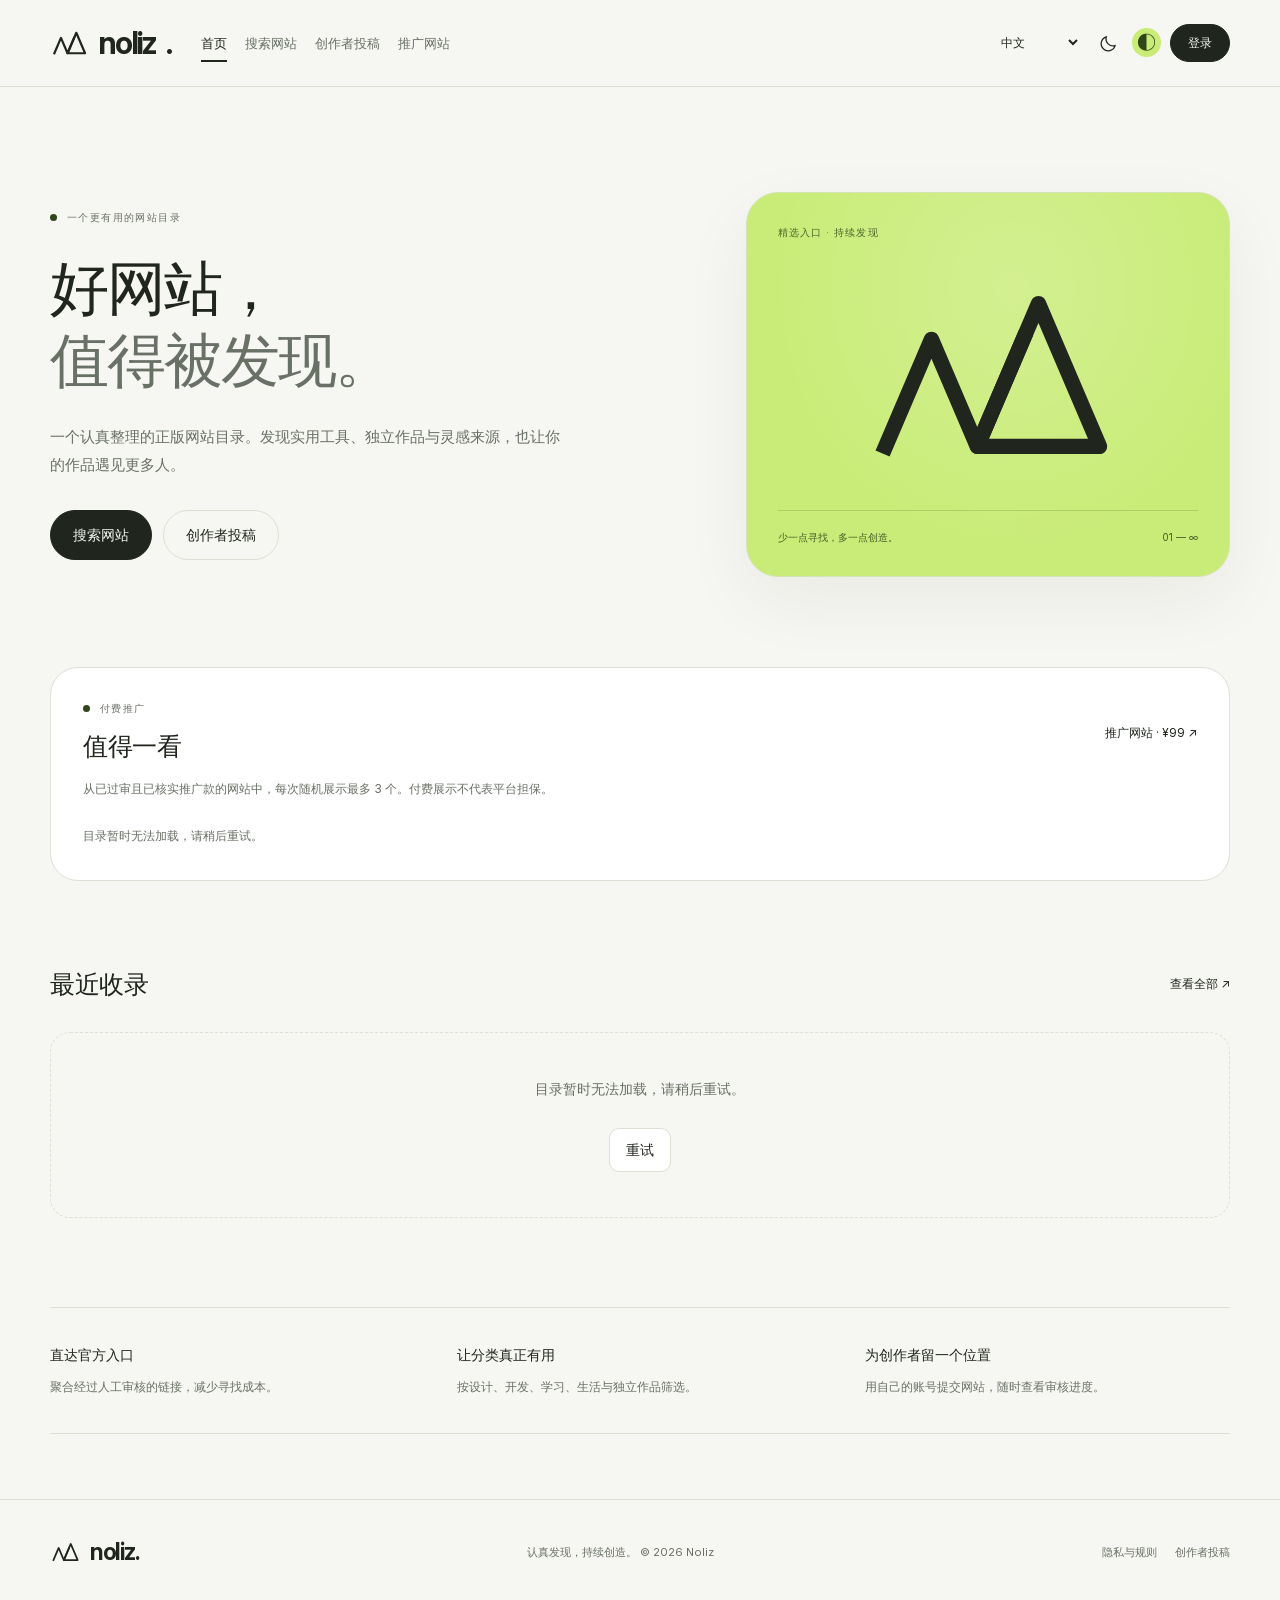
==== commit 72b6b3a5: "Improve public loading and add manually verified lifetime website promotions" ====
--- a/index.html
+++ b/index.html
@@ -10,9 +10,9 @@
   <title>Noliz — 好网站，值得被发现。</title>
   <script src="/assets/appearance.56ca9c23426c.js"></script>
   <link rel="preload" href="/assets/fonts/InterVariable.woff2" as="font" type="font/woff2" crossorigin>
-  <link rel="stylesheet" href="/assets/noliz.0994ab754d6a.css">
+  <link rel="stylesheet" href="/assets/noliz.d8a32e4d8e54.css">
   <link rel="icon" type="image/svg+xml" href="/assets/icon.svg?v=20261021-logo1">
-  <script type="module" src="/assets/app.8995bf846503.js"></script>
+  <script type="module" src="/assets/app.14369ae419a6.js"></script>
 </head>
 <body data-page="home">
   <div id="app"><main class="wrap"><section class="page-head"><h1>Noliz — 好网站，值得被发现。</h1></section><p>正在加载 / Loading / 読み込み中…</p></main></div>
--- a/assets/noliz.d8a32e4d8e54.css
+++ b/assets/noliz.d8a32e4d8e54.css
@@ -0,0 +1,45 @@
+:root{--bg:#f6f7f2;--paper:#fff;--text:#20251e;--muted:#697065;--line:#dce0d5;--accent:#c9ec78;--accent-dark:#304618;--radius:20px;font-family:Inter,-apple-system,BlinkMacSystemFont,'Segoe UI','Noto Sans',Arial,sans-serif;color:var(--text);background:var(--bg);font-synthesis:none}
+:root[data-theme=blue]{--accent:#bbdff6;--accent-dark:#204964}:root[data-theme=violet]{--accent:#dfcdf6;--accent-dark:#513270}
+*{box-sizing:border-box}body{margin:0}a{color:inherit;text-decoration:none}button,input,select,textarea{font:inherit}button,a,input,select,textarea{-webkit-tap-highlight-color:transparent}button{cursor:pointer}button:disabled{opacity:.5;cursor:wait}button,input,select,textarea{border:1px solid var(--line);border-radius:10px}input,select,textarea{background:var(--paper);color:var(--text);padding:13px 14px;max-width:100%;width:100%}input:focus,select:focus,textarea:focus{outline:2px solid var(--accent-dark);outline-offset:2px}textarea{resize:vertical;min-height:120px}button{padding:11px 16px;background:var(--paper);color:var(--text)}button:hover,a.button:hover{filter:brightness(.96)}:focus-visible{outline:3px solid var(--accent-dark);outline-offset:4px}[hidden]{display:none!important}h1,h2,h3,p{margin:0}h1{font-size:clamp(34px,5.5vw,70px);line-height:1.12;letter-spacing:-.045em;font-weight:550}h2{font-size:24px;letter-spacing:-.025em;font-weight:550}h3{font-size:19px;font-weight:600}p{line-height:1.8}small,.muted{color:var(--muted)}.wrap{width:min(1180px,calc(100% - 64px));margin:auto}.skip{position:fixed;top:-100px;background:var(--accent);padding:12px;z-index:99}.skip:focus{top:12px}
+.site-header{border-bottom:1px solid var(--line);background:var(--bg)}.header-inner{display:flex;align-items:center;gap:30px;min-height:90px}.logo{font-size:31px;letter-spacing:-2px;font-weight:750;display:flex;gap:9px;align-items:center}.logo-mark{width:40px;height:32px;flex-shrink:0;display:block;color:var(--text)}.nav{display:flex;align-items:center;gap:25px;font-size:14px;flex:1}.nav a{padding:7px 0;color:var(--muted)}.nav a[aria-current=page]{color:var(--text);box-shadow:0 2px var(--text)}.header-actions{display:flex;align-items:center;gap:12px}.locale{width:102px;padding:9px;font-size:13px;background:transparent}.button{display:inline-flex;justify-content:center;align-items:center;gap:10px;padding:12px 18px;border-radius:10px;border:1px solid var(--line);font-size:14px;font-weight:550;line-height:1.4;background:var(--paper)}.primary{background:var(--text);color:white;border-color:var(--text)}.accent{background:var(--accent);color:var(--accent-dark);border-color:transparent}.ghost{background:transparent}.small{padding:8px 12px;font-size:13px}.eyebrow{font-size:12px;letter-spacing:.13em;text-transform:uppercase;font-weight:650;color:var(--muted);display:flex;align-items:center;gap:10px;margin-bottom:23px}.eyebrow:before{content:'';width:7px;height:7px;border-radius:50%;background:var(--accent-dark)}
+main{min-height:65vh}.hero{padding:76px 0 60px;display:grid;grid-template-columns:1.4fr 1fr;gap:60px;align-items:center}.hero h1{max-width:710px}.hero .lead{margin-top:24px;max-width:580px;color:var(--muted);font-size:16px}.actions{display:flex;gap:12px;flex-wrap:wrap;margin-top:28px}.hero-art{position:relative;min-height:320px;background:var(--accent);border-radius:28px;padding:32px;overflow:hidden;display:flex;flex-direction:column;justify-content:space-between}.hero-art .art-label{font-size:11px;letter-spacing:.12em;color:var(--accent-dark)}.art-symbol{display:block;width:min(100%,250px);height:190px;align-self:center;color:var(--accent-dark)}.art-bottom{border-top:1px solid color-mix(in srgb,var(--accent-dark) 20%,transparent);padding-top:15px;display:flex;justify-content:space-between;gap:15px;font-size:12px;color:var(--accent-dark)}.section{padding:35px 0 65px}.section-head{display:flex;justify-content:space-between;gap:20px;align-items:center;margin-bottom:26px}.text-link{font-size:14px;display:inline-flex;gap:12px;align-items:center}.grid{display:grid;grid-template-columns:repeat(3,minmax(0,1fr));gap:18px}.site-card{background:var(--paper);border:1px solid var(--line);border-radius:var(--radius);padding:25px;display:flex;flex-direction:column;gap:18px;min-height:260px;transition:transform .2s}.site-card:hover{transform:translateY(-3px);border-color:var(--accent-dark)}.card-top{display:flex;justify-content:space-between;align-items:flex-start}.monogram{display:grid;place-items:center;width:43px;height:43px;background:var(--bg);border-radius:12px;font-size:22px;font-weight:650}.tag{font-size:11px;border:1px solid var(--line);padding:5px 9px;border-radius:30px;color:var(--muted)}.card-summary{font-size:14px;line-height:1.7;color:var(--muted);overflow-wrap:anywhere}.card-bottom{display:flex;justify-content:space-between;align-items:center;gap:15px;margin-top:auto;border-top:1px solid var(--line);padding-top:17px;font-size:12px;color:var(--muted)}.card-bottom span{overflow:hidden;text-overflow:ellipsis;white-space:nowrap}.card-bottom a{color:var(--text);white-space:nowrap}.intro-strip{border-top:1px solid var(--line);border-bottom:1px solid var(--line);display:grid;grid-template-columns:repeat(3,1fr);padding:27px 0;gap:30px;margin-bottom:55px}.intro-strip strong{font-size:14px}.intro-strip p{font-size:12px;margin-top:6px;color:var(--muted)}
+.page-head{padding:54px 0 34px;display:flex;justify-content:space-between;gap:25px;align-items:flex-end}.page-head h1{font-size:clamp(32px,4.2vw,50px)}.page-head p{color:var(--muted);max-width:710px;margin-top:16px;font-size:14px}.search-bar{display:flex;gap:12px;max-width:800px}.search-bar input{padding:17px 20px}.filters{display:flex;flex-wrap:wrap;gap:8px;margin:22px 0}.chip{border-radius:30px;font-size:13px;padding:9px 15px;background:transparent}.chip.active{background:var(--text);color:white;border-color:var(--text)}.result-row{display:flex;align-items:center;justify-content:space-between;gap:20px;margin:25px 0;color:var(--muted);font-size:13px}.result-row select{width:auto;padding:8px 13px}.panel{background:var(--paper);border:1px solid var(--line);border-radius:var(--radius);padding:30px}.columns{display:grid;grid-template-columns:minmax(0,1.7fr) minmax(260px,1fr);gap:26px;align-items:start}.stack{display:flex;flex-direction:column;gap:22px}.form-grid{display:grid;grid-template-columns:1fr 1fr;gap:20px}.field{display:flex;flex-direction:column;gap:9px;font-size:13px;font-weight:550}.field small{font-weight:400;font-size:12px;line-height:1.7}.full{grid-column:1/-1}.check{display:flex;align-items:flex-start;gap:10px;font-size:13px;line-height:1.7;color:var(--muted)}.check input{width:17px;height:17px;margin-top:3px;flex-shrink:0}.note{padding:14px 17px;background:var(--bg);border-radius:10px;font-size:13px;line-height:1.8;color:var(--muted)}.steps{list-style:none;padding:0;margin:24px 0}.steps li{padding:16px 0;display:flex;gap:14px;border-bottom:1px solid var(--line)}.steps b{font-size:12px;color:var(--muted);padding-top:3px}.steps strong{font-size:14px}.steps p{font-size:12px;color:var(--muted);margin-top:5px}.captcha-row{display:flex;gap:12px;align-items:center;flex-wrap:wrap}.captcha-image{width:250px;height:80px;border:1px solid var(--line);border-radius:10px;background:var(--bg);object-fit:contain}.captcha-input{max-width:250px;letter-spacing:.2em}.message{font-size:13px;padding:12px 15px;border-radius:10px;background:var(--bg);line-height:1.7;overflow-wrap:anywhere}.message.error{color:#8c3028;background:#fff0ee}.message.success{color:#315522;background:#edf6e5}.empty{padding:45px 24px;text-align:center;border:1px dashed var(--line);border-radius:var(--radius);color:var(--muted);font-size:14px;grid-column:1/-1}.empty .actions{justify-content:center}.gate{max-width:620px;margin:40px auto 80px;text-align:center;padding:45px 30px}.gate h2{margin-bottom:14px}.gate p{font-size:14px;color:var(--muted)}.gate .actions{justify-content:center}.tabs{display:flex;gap:8px;margin-bottom:25px}.tabs button{flex:1;background:transparent}.tabs .active{background:var(--text);color:white}.auth{max-width:480px;margin:32px auto 80px}.auth form{display:flex;flex-direction:column;gap:20px}.account-title{display:flex;gap:15px;align-items:center;border-bottom:1px solid var(--line);padding-bottom:24px;margin-bottom:24px}.account-title .monogram{background:var(--accent);width:52px;height:52px}.account-title p{font-size:12px;color:var(--muted);overflow-wrap:anywhere}.palette{display:flex;gap:12px}.swatch{width:40px;height:40px;border:4px solid var(--paper);outline:1px solid var(--line);border-radius:50%;padding:0}.swatch.active{outline:2px solid var(--text)}.swatch[data-color=green]{background:#c9ec78}.swatch[data-color=blue]{background:#bbdff6}.swatch[data-color=violet]{background:#dfcdf6}
+.admin-nav{display:flex;flex-wrap:wrap;gap:10px;margin-bottom:25px}.admin-nav a[aria-current=page]{background:var(--text);color:white}.stats{display:grid;grid-template-columns:repeat(3,1fr);gap:14px;margin-bottom:25px}.stat{padding:20px;background:var(--paper);border:1px solid var(--line);border-radius:14px}.stat b{font-size:29px;display:block}.stat span{font-size:12px;color:var(--muted)}.record{background:var(--paper);border:1px solid var(--line);border-radius:var(--radius);padding:24px;margin-bottom:16px}.record-head{display:flex;justify-content:space-between;align-items:center;gap:15px;margin-bottom:16px}.record-meta{font-size:12px;color:var(--muted);display:flex;gap:12px;flex-wrap:wrap;margin:14px 0;overflow-wrap:anywhere}.record details{border-top:1px solid var(--line);padding-top:15px;margin-top:18px}.record summary{cursor:pointer;font-size:13px}.record .form-grid{margin-top:20px}.status{font-size:11px;border-radius:30px;padding:5px 10px;background:var(--bg)}.status.approved{background:#eaf4df;color:#35551f}.status.pending{background:#fff2d3;color:#715419}.status.rejected{background:#fae9e7;color:#87382f}.pagination{display:flex;justify-content:center;align-items:center;gap:15px;margin-top:28px;font-size:13px}.site-footer{border-top:1px solid var(--line);padding:30px 0;margin-top:20px}.footer-inner{display:flex;align-items:center;justify-content:space-between;gap:20px;font-size:12px;color:var(--muted)}.footer-inner .logo{font-size:23px;color:var(--text)}.footer-inner .logo-mark{width:30px;height:24px}.footer-links{display:flex;gap:18px}.price{font-size:34px;margin:20px 0 10px}.price small{font-size:13px}.legal{font-size:12px;color:var(--muted);line-height:1.8}.loading{opacity:.7}.loading:after{content:'…'}
+@media(max-width:900px){.header-inner{gap:20px;flex-wrap:wrap;padding:20px 0}.nav{order:3;flex-basis:100%;gap:22px}.header-actions{margin-left:auto}.hero{gap:30px}.hero-art{min-height:280px}.grid{grid-template-columns:repeat(2,minmax(0,1fr))}.columns{grid-template-columns:1fr}.intro-strip{gap:18px}.hero h1{font-size:49px}}
+@media(max-width:600px){.wrap{width:calc(100% - 36px)}.header-inner{gap:12px;min-height:auto}.logo{font-size:28px}.nav{gap:21px;overflow:auto;font-size:13px;white-space:nowrap}.header-actions{gap:7px}.header-actions .button{padding:9px 11px;font-size:12px}.locale{width:86px;font-size:12px}.hero{padding:46px 0 30px;grid-template-columns:1fr;gap:32px}.hero h1{font-size:45px}.hero-art{min-height:225px;padding:25px}.art-symbol{width:190px;height:145px}.hero .lead{font-size:14px}.grid{grid-template-columns:1fr}.section{padding:25px 0 40px}.intro-strip{grid-template-columns:1fr;padding:25px 0;gap:20px}.page-head{padding:38px 0 26px;display:block}.page-head .button{margin-top:18px}.form-grid{grid-template-columns:1fr}.full{grid-column:auto}.panel{padding:22px}.page-head h1{font-size:34px}.footer-inner{align-items:flex-start;flex-direction:column}.record{padding:20px}.record-head{align-items:flex-start}.stats{gap:8px}.stat{padding:15px}.search-bar{gap:8px}.search-bar button{padding:10px 14px}.section-head h2{font-size:22px}}
+.card-brand{display:block;width:36px;height:28px;color:var(--text)}
+.theme-toggle{border-radius:50%;width:30px;height:30px;min-width:30px;padding:0;background:var(--accent);color:var(--accent-dark);font-size:21px;line-height:1}
+@media(prefers-reduced-motion:reduce){*{scroll-behavior:auto!important;transition:none!important}}
+
+/* Typography, color modes and motion. Kept separate from application layouts. */
+@font-face{font-family:'Noliz Sans';src:url('/assets/fonts/InterVariable.woff2') format('woff2');font-style:normal;font-weight:100 900;font-display:swap}
+:root{--accent-ink:#304618;--hero-surface:var(--accent);--hero-ink:var(--accent-dark);--header-surface:rgba(246,247,242,.82);--shadow:0 24px 70px rgba(28,35,23,.06);font-family:'Noliz Sans',-apple-system,BlinkMacSystemFont,'Segoe UI Variable Text','Segoe UI',sans-serif;font-optical-sizing:auto;font-feature-settings:'liga' 1,'calt' 1,'cv11' 1;line-height:1.6;-webkit-font-smoothing:antialiased;text-rendering:optimizeLegibility;color-scheme:light}
+:root:lang(zh){font-family:'Noliz Sans','PingFang SC','Hiragino Sans GB','Microsoft YaHei UI','Microsoft YaHei','Noto Sans SC',sans-serif}
+:root:lang(ja){font-family:'Noliz Sans','Hiragino Sans','Hiragino Kaku Gothic ProN','Yu Gothic UI','Yu Gothic','Noto Sans JP',sans-serif}
+:root[data-theme=blue]{--accent-ink:#204964}:root[data-theme=violet]{--accent-ink:#513270}
+:root[data-appearance=dark]{--bg:#101210;--paper:#191c19;--text:#f1f4ed;--muted:#a3aba0;--line:#30362f;--accent:#c9ec78;--accent-dark:#d4efb4;--accent-ink:#233615;--hero-surface:#192115;--hero-ink:#d4efb4;--header-surface:rgba(16,18,16,.82);--shadow:0 30px 80px rgba(0,0,0,.24);color-scheme:dark}
+:root[data-appearance=dark][data-theme=blue]{--accent:#bbdff6;--accent-dark:#c6e4fa;--accent-ink:#1b4059;--hero-surface:#141e27;--hero-ink:#c6e4fa}
+:root[data-appearance=dark][data-theme=violet]{--accent:#dfcdf6;--accent-dark:#e4d6fa;--accent-ink:#47305e;--hero-surface:#211a2a;--hero-ink:#e4d6fa}
+body{background:var(--bg);transition:background-color .35s ease,color .35s ease}button,input,select,textarea{font-feature-settings:inherit}button{line-height:1.4}p{font-weight:400}h1,h2,h3{font-weight:580}h1,h2{text-wrap:balance}h1{letter-spacing:-.055em}h2{letter-spacing:-.035em}:lang(zh) h1,:lang(ja) h1{letter-spacing:-.035em;line-height:1.22;font-weight:600}:lang(zh) h2,:lang(ja) h2{letter-spacing:-.02em}:lang(zh) p,:lang(ja) p{line-height:1.9}
+.logo{font-weight:680;letter-spacing:-.065em;gap:10px}.logo-mark{width:38px;height:30px}.site-header{position:sticky;top:0;z-index:30;background:var(--header-surface);-webkit-backdrop-filter:blur(22px) saturate(1.5);backdrop-filter:blur(22px) saturate(1.5)}.header-inner{min-height:86px}.nav{font-size:13px;gap:24px;font-weight:500}.nav a{transition:color .2s ease}.header-actions{gap:9px}.header-actions .locale{border-color:transparent;width:94px;padding:8px;font-size:12px}.header-actions .button{font-size:12px;border-radius:30px;padding:10px 17px}.appearance-toggle{display:grid;place-items:center;border-color:transparent;background:transparent;width:32px;height:32px;padding:6px;border-radius:50%;flex-shrink:0;color:var(--text)}.appearance-toggle svg{width:20px;height:20px}.appearance-toggle:hover{background:var(--paper)}.theme-toggle{width:29px;min-width:29px;height:29px;background:var(--accent);color:var(--accent-ink);font-size:19px;border-color:transparent}.account-icon{display:none;width:17px;height:17px}.appearance-setting{margin-bottom:22px}
+.primary,.chip.active,.tabs .active,.admin-nav a[aria-current=page]{background:var(--text);color:var(--bg)}.accent{color:var(--accent-ink)}.button{border-radius:30px;padding:14px 22px;transition:transform .3s cubic-bezier(.2,.8,.2,1),box-shadow .3s ease,background-color .3s ease}.button:active{transform:scale(.975)}.button.primary:hover{box-shadow:0 9px 26px color-mix(in srgb,var(--text) 13%,transparent)}input::placeholder,textarea::placeholder{color:var(--muted);opacity:.8}.field{font-weight:500}
+.hero{padding:90px 0 75px;gap:56px;grid-template-columns:1.32fr 1fr;align-items:center;perspective:1200px}.hero-title{font-size:clamp(42px,5.4vw,68px);line-height:1.08;font-weight:580}.hero-title span{display:block}.hero-title span:last-child{color:var(--muted)}:lang(zh) .hero-title{font-size:clamp(39px,4.6vw,60px);line-height:1.23;letter-spacing:-.035em}:lang(ja) .hero-title{font-size:clamp(36px,4.5vw,58px);line-height:1.28;letter-spacing:-.04em}.hero .eyebrow{font-size:10px;letter-spacing:.14em;margin-bottom:27px}.hero .lead{font-size:15px;max-width:510px;margin-top:26px;line-height:1.85}.hero .actions{margin-top:32px;gap:11px}.hero-art{min-height:355px;border-radius:32px;padding:31px;background:var(--hero-surface);border:1px solid color-mix(in srgb,var(--accent) 36%,var(--line));box-shadow:var(--shadow);isolation:isolate;transform:perspective(1000px) rotateX(var(--tilt-x,0deg)) rotateY(var(--tilt-y,0deg));transition:transform .7s cubic-bezier(.2,.7,.2,1),box-shadow .7s ease}.hero-art:before{content:'';position:absolute;inset:0;border-radius:inherit;background:radial-gradient(ellipse at var(--light-x,55%) var(--light-y,25%),rgba(255,255,255,.19),transparent 65%);pointer-events:none;z-index:-1}.hero-art .art-label{font-size:10px;letter-spacing:.11em;color:var(--hero-ink);opacity:.8}.art-symbol{width:235px;height:182px;object-fit:contain;transform:translate3d(0,var(--scroll-shift,0px),0);transition:filter .35s ease;will-change:transform}.art-bottom{font-size:10px;color:var(--hero-ink);border-color:color-mix(in srgb,var(--hero-ink) 20%,transparent);padding-top:18px;opacity:.85}.section-head{margin-bottom:28px}.section-head h2{font-size:25px}.text-link{font-size:12px}.site-card{border-radius:24px;padding:27px;min-height:276px;box-shadow:0 3px 14px rgba(20,25,18,.015);transition:transform .55s cubic-bezier(.2,.8,.2,1),border-color .3s ease,box-shadow .55s ease}.site-card:hover{transform:translateY(-6px);box-shadow:var(--shadow);border-color:color-mix(in srgb,var(--accent-dark) 45%,var(--line))}.site-card h3{font-size:20px;letter-spacing:-.025em;font-weight:570}.card-summary{font-size:13px}.card-bottom{font-size:11px}.intro-strip{margin-top:24px;margin-bottom:65px;padding:34px 0;gap:42px}.intro-strip strong{font-weight:570}.intro-strip p{font-size:12px;max-width:31ch;margin-top:9px}.panel,.record,.stat{transition:background-color .35s ease,border-color .35s ease}.site-footer{margin-top:36px;padding:34px 0}.footer-inner{font-size:11px}
+:root[data-appearance=dark] .hero-art:before{background:radial-gradient(ellipse at var(--light-x,55%) var(--light-y,15%),color-mix(in srgb,var(--accent) 12%,transparent),transparent 65%)}:root[data-appearance=dark] .art-symbol{filter:invert(1)}:root[data-appearance=dark] button:hover,:root[data-appearance=dark] a.button:hover{filter:brightness(1.08)}:root[data-appearance=dark] .message.error{background:#341d1c;color:#ffc3b9}:root[data-appearance=dark] .message.success{background:#1e2c19;color:#d0e8be}:root[data-appearance=dark] .status.approved{background:#1e3019;color:#cae7b5}:root[data-appearance=dark] .status.pending{background:#332b19;color:#f1d89e}:root[data-appearance=dark] .status.rejected{background:#351e1e;color:#f4bbb6}
+/* Initial hero sequence; subsequent data refreshes do not replay it. */
+@keyframes soft-rise{from{opacity:0;transform:translate3d(0,14px,0)}to{opacity:1;transform:translate3d(0,0,0)}}
+@keyframes scene-arrive{from{opacity:0;transform:perspective(1000px) translate3d(0,28px,0) rotateX(5deg) scale(.97)}to{opacity:1;transform:perspective(1000px) translate3d(0,0,0) rotateX(0deg) scale(1)}}
+.entering .hero .eyebrow{animation:soft-rise .8s cubic-bezier(.22,1,.36,1) .06s backwards}.entering .hero-title span:first-child{animation:soft-rise .95s cubic-bezier(.22,1,.36,1) .13s backwards}.entering .hero-title span:last-child{animation:soft-rise .95s cubic-bezier(.22,1,.36,1) .24s backwards}.entering .hero .lead{animation:soft-rise .95s cubic-bezier(.22,1,.36,1) .34s backwards}.entering .hero .actions{animation:soft-rise .95s cubic-bezier(.22,1,.36,1) .43s backwards}.entering .hero-art{animation:scene-arrive 1.15s cubic-bezier(.22,1,.36,1) .2s backwards}
+.reveal-ready{opacity:0;transform:translate3d(0,22px,0);transition:opacity .85s cubic-bezier(.22,1,.36,1) var(--reveal-delay,0ms),transform .85s cubic-bezier(.22,1,.36,1) var(--reveal-delay,0ms)}.reveal-ready.is-visible{opacity:1;transform:translate3d(0,0,0)}.site-card.reveal-ready.is-visible:hover{transform:translate3d(0,-6px,0)}
+@media(min-width:1280px){.hero{padding:105px 0 90px}.hero-art{min-height:385px}.art-symbol{width:265px;height:204px}}
+@media(max-width:1050px){.header-inner{gap:20px}.nav{gap:18px}.hero{gap:40px}.hero-title{font-size:clamp(42px,5vw,60px)}:lang(zh) .hero-title{font-size:48px}:lang(ja) .hero-title{font-size:45px}.hero-art{min-height:325px}}
+@media(max-width:900px){.header-inner{padding:17px 0;min-height:auto}.nav{gap:24px}.hero{padding:62px 0 55px;gap:30px;grid-template-columns:1.2fr 1fr}.hero-title{font-size:45px}:lang(zh) .hero-title{font-size:42px}:lang(ja) .hero-title{font-size:39px}.hero-art{padding:25px;min-height:305px}.art-symbol{width:190px;height:147px}.hero .lead{font-size:13px}.hero .actions .button{padding:13px 17px;font-size:12px}}
+@media(max-width:680px){.hero{grid-template-columns:1fr;padding:49px 0 44px;gap:36px}.hero-title{font-size:clamp(42px,7.5vw,58px)}:lang(zh) .hero-title{font-size:clamp(39px,7.5vw,49px)}:lang(ja) .hero-title{font-size:clamp(36px,7vw,46px)}.hero .lead{font-size:14px;max-width:39ch}.hero-art{min-height:300px;max-width:100%;padding:26px}.art-symbol{width:225px;height:173px}.hero .actions{margin-top:26px}.hero .eyebrow{margin-bottom:22px}.section{padding-bottom:40px}.intro-strip{gap:22px;padding:28px 0;margin-top:8px}.header-inner{gap:14px}.logo{font-size:27px;gap:7px}.logo-mark{width:31px;height:26px}.header-actions{gap:5px}.header-actions .locale{width:78px;padding:7px 3px}.header-actions .button{font-size:11px;padding:9px 12px}.appearance-toggle{width:29px;height:29px;padding:5px}.theme-toggle{width:26px;min-width:26px;height:26px}.nav{font-size:12px;gap:23px}.intro-strip p{max-width:45ch}.footer-inner{gap:19px}}
+@media(max-width:400px){.header-actions .auth-link{padding:7px;width:30px;height:30px}.auth-link .account-icon{display:block}.auth-link span{display:none}.header-actions .locale{width:74px}.header-inner{gap:10px}.header-actions{gap:4px}.logo{font-size:25px}.logo-mark{width:29px;height:24px}.hero-title{font-size:40px}:lang(zh) .hero-title{font-size:38px}:lang(ja) .hero-title{font-size:35px}}
+@media(prefers-reduced-motion:reduce){*,*:before,*:after{animation:none!important;transition:none!important;scroll-behavior:auto!important}.reveal-ready{opacity:1!important;transform:none!important}.hero-art,.art-symbol{transform:none!important;will-change:auto}}
+
+/* Lightweight, static lighting. No pointer-driven gradient repaint or backdrop blur. */
+.site-header{-webkit-backdrop-filter:none;backdrop-filter:none;background:var(--bg)}
+.hero-art{transform:none;transition:none}.art-symbol{will-change:auto}.site-card{transition:transform .22s ease,border-color .22s ease}
+.reveal-ready{transition-duration:.4s}.entering .hero-title span,.entering .hero .eyebrow,.entering .hero .lead,.entering .hero .actions{animation-duration:.48s}
+.nav{gap:18px}.promotion-section{border:1px solid var(--line);border-radius:28px;background:var(--paper);padding:32px;margin-bottom:48px}.promotion-section .section-head{margin-bottom:12px}.promotion-section .eyebrow{margin-bottom:10px;font-size:10px}.promotion-description{margin:0 0 24px}.paid-disclosure{font-size:10px;text-transform:uppercase;letter-spacing:.08em;color:var(--muted);margin-bottom:18px}.promotion-empty{display:flex;align-items:center;gap:24px;padding:28px 0}.promotion-empty h3{font-size:20px;font-weight:550}.promotion-empty p{font-size:13px;color:var(--muted);margin-top:8px;max-width:49ch}.promotion-empty .button{margin-left:auto;white-space:nowrap}.promotion-spark{font-size:48px;color:var(--accent-dark)}.promotion-price{font-size:64px!important;letter-spacing:-.06em;margin:25px 0 10px}.promotion-price small,.order-price small{font-size:13px;letter-spacing:0;font-weight:400;color:var(--muted)}.order-price{font-size:24px;letter-spacing:-.03em;margin-bottom:18px}.promotion-steps{padding-left:22px;display:grid;gap:24px;font-size:14px;line-height:1.8}.payment-layout{display:grid;grid-template-columns:minmax(180px,230px) 1fr;gap:24px;margin:22px 0}.qr-frame{display:flex;flex-direction:column;gap:12px;align-items:center}.qr-frame img{display:block;width:100%;height:auto;border-radius:14px;background:#fff}.qr-frame a{font-size:12px;text-decoration:underline}.promotion-order details{margin-top:24px}.promotion-order .verify-payment{margin-top:24px}.promotion-order .record-meta{overflow-wrap:anywhere}.full{grid-column:1/-1}
+@media(max-width:760px){.promotion-section{padding:22px;border-radius:22px}.promotion-empty{flex-wrap:wrap;gap:16px}.promotion-empty .button{margin:6px 0 0}.promotion-spark{display:none}.payment-layout{grid-template-columns:1fr}.qr-frame{max-width:260px;margin:auto}.promotion-price{font-size:52px!important}}
